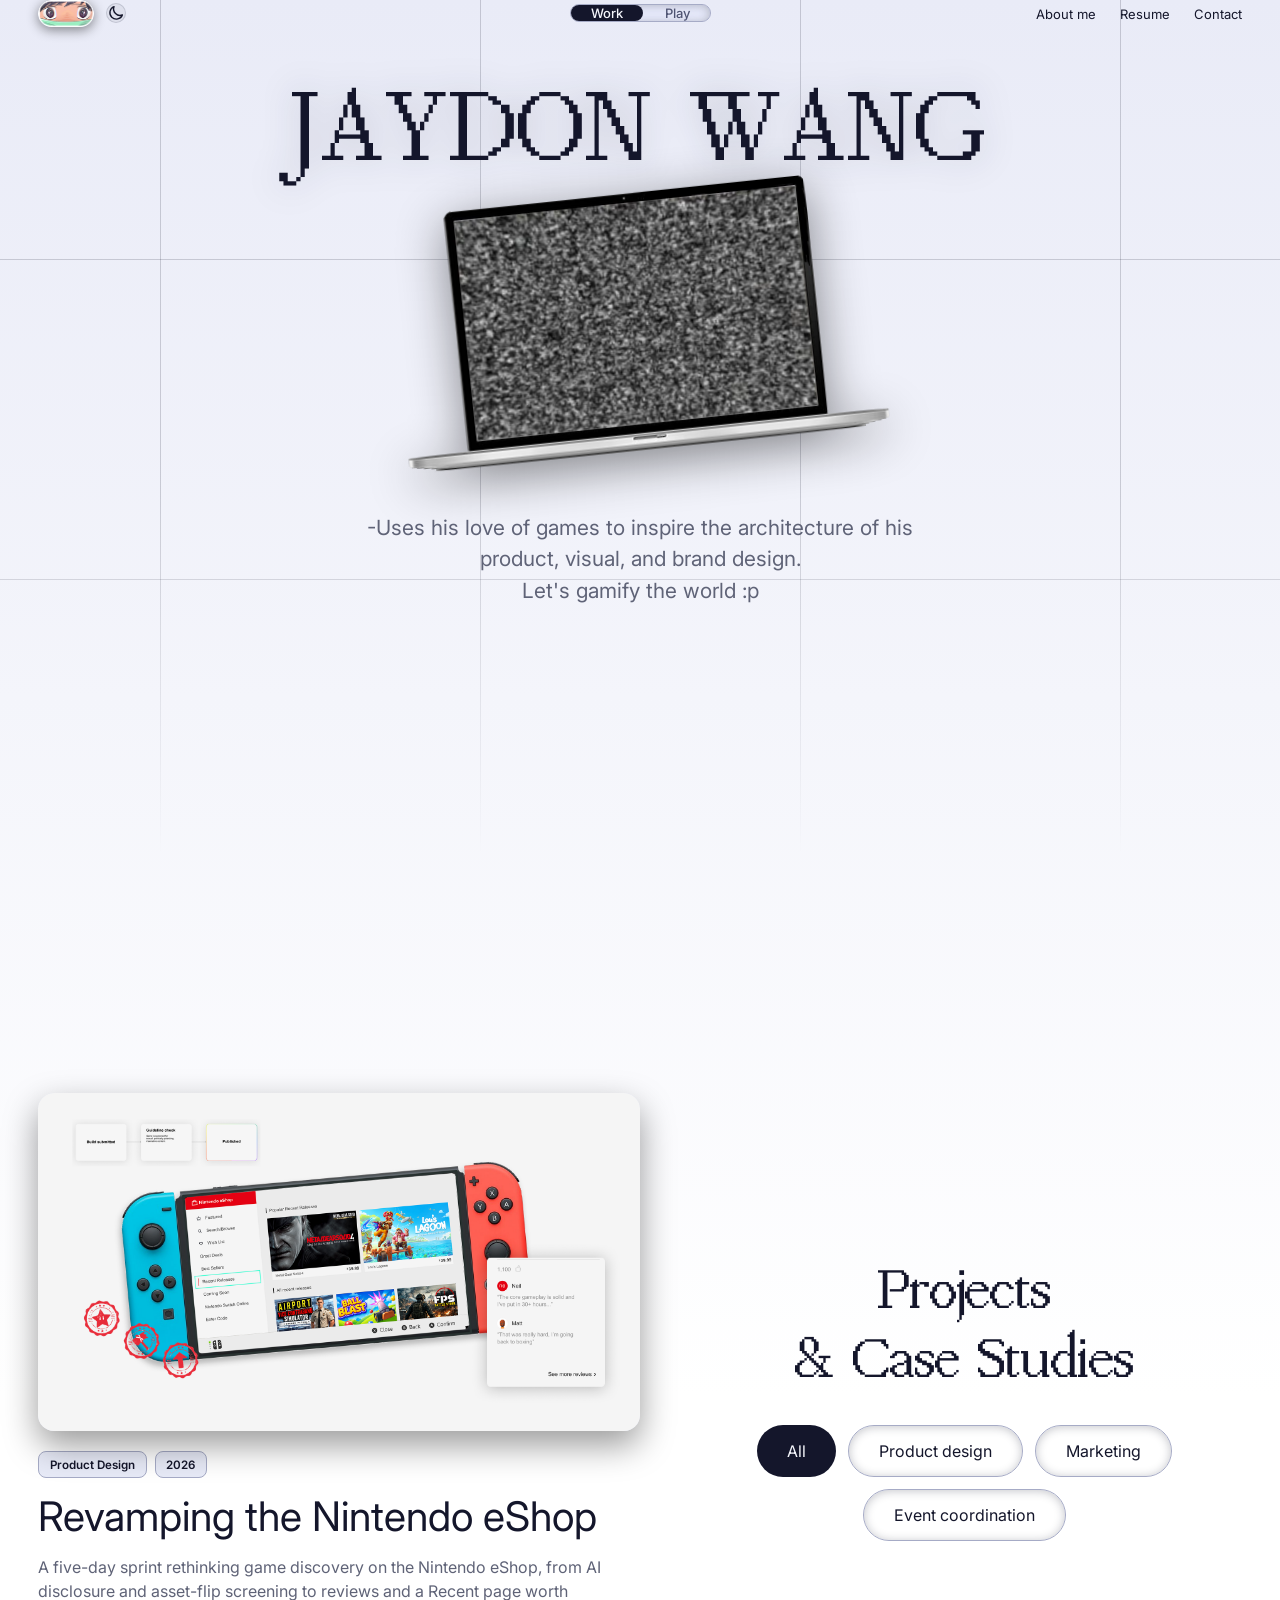
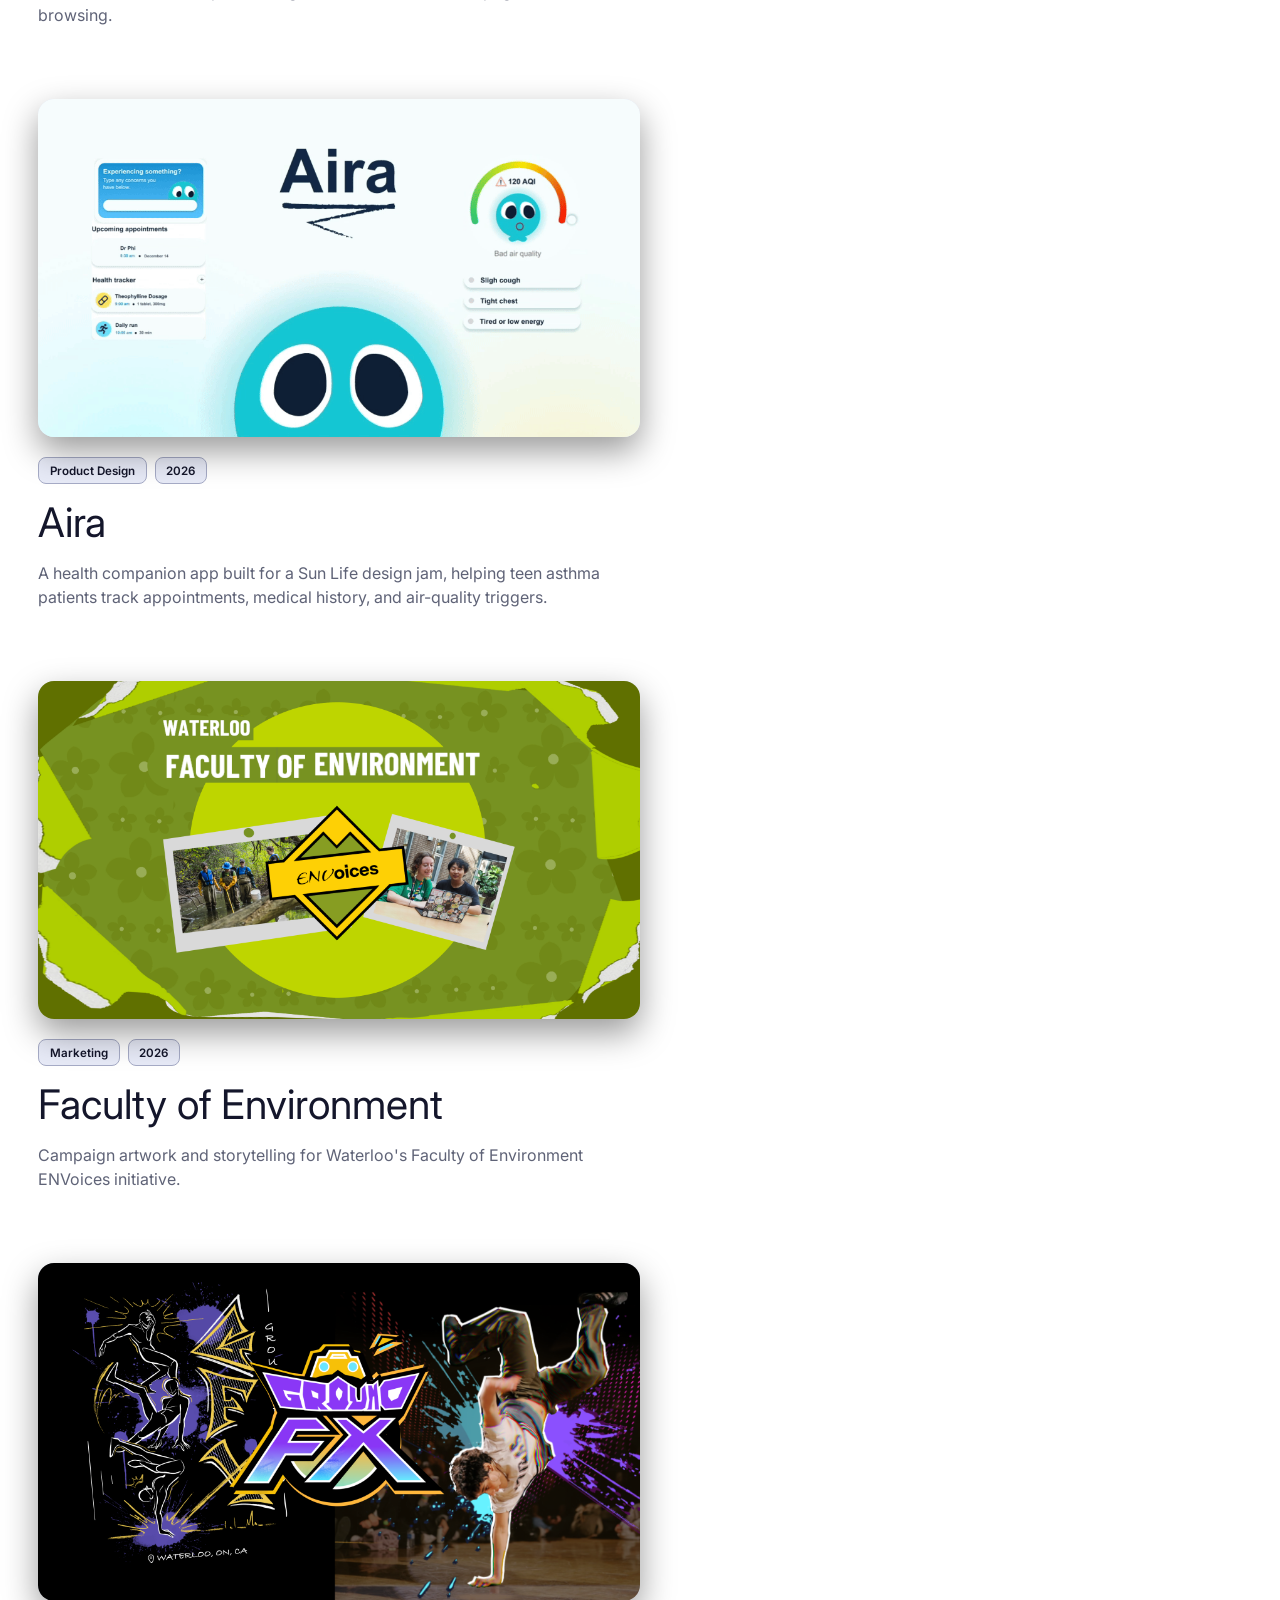
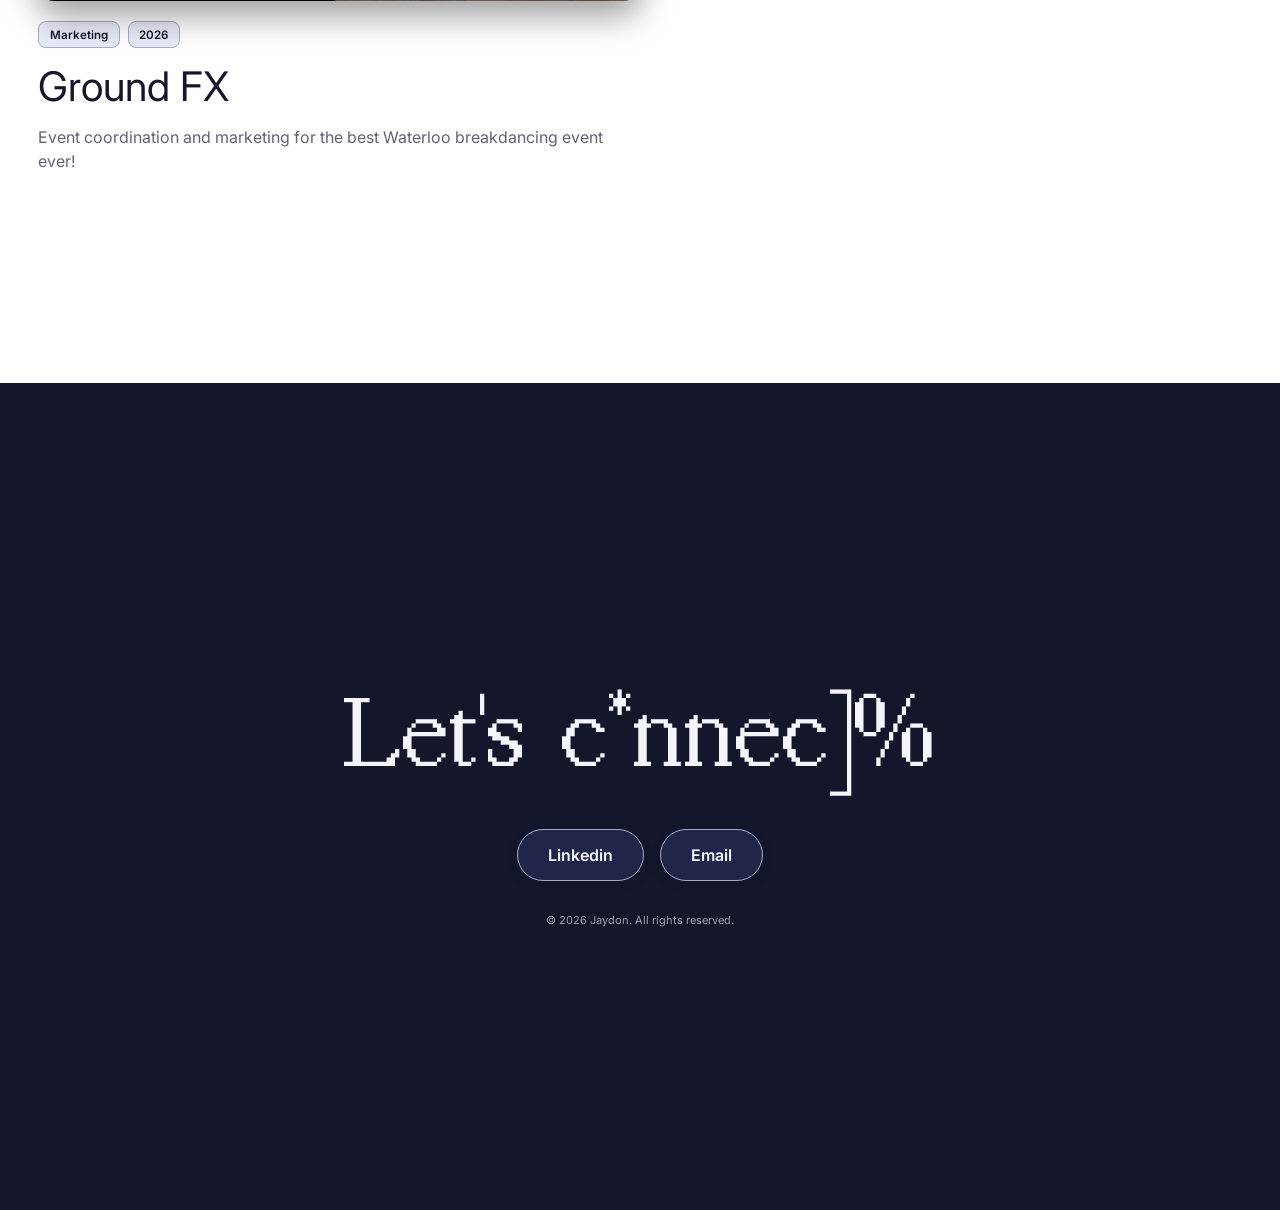
==== index.html @ 67402746 "Update resume, fix Safari/iPhone and MacBook trackpad issues Resume: new PDF at assets/resume.pdf, l" ====
<!doctype html>
<html lang="en">
<head>
<meta charset="UTF-8" />
<script>
  /* applied before first paint so the page never flashes the wrong
     theme on load — the actual toggle logic lives in js/main.js.
     Light is the default: the attribute goes on unless this visitor has
     chosen dark, which is the only value that keeps it off. */
  if (localStorage.getItem("theme") !== "dark") {
    document.documentElement.dataset.theme = "light";
  }
</script>
<meta name="viewport" content="width=device-width, initial-scale=1.0" />
<title>Jaydon — Portfolio</title>
<meta name="description" content="Portfolio of Jaydon Wang. Product design, marketing and motion graphics case studies, from a Nintendo eShop redesign to a Sun Life healthcare design jam." />

<!-- Open Graph / Twitter card: what a pasted link renders as in
     LinkedIn, Slack, iMessage and email. og:image and og:url are
     absolute: link scrapers ignore relative URLs. -->
<meta property="og:type" content="website" />
<meta property="og:site_name" content="Jaydon Wang" />
<meta property="og:locale" content="en_CA" />
<meta property="og:title" content="Jaydon Wang: product, visual and brand design" />
<meta property="og:description" content="Portfolio of Jaydon Wang. Product design, marketing and motion graphics case studies, from a Nintendo eShop redesign to a Sun Life healthcare design jam." />
<meta property="og:image" content="https://jaydonwang.me/assets/images/og-portfolio.jpg" />
<meta property="og:image:width" content="1200" />
<meta property="og:image:height" content="705" />
<meta property="og:url" content="https://jaydonwang.me/" />
<meta property="og:image:alt" content="Jaydon Wang: product, visual and brand design" />
<meta name="twitter:card" content="summary_large_image" />
<meta name="twitter:title" content="Jaydon Wang: product, visual and brand design" />
<meta name="twitter:description" content="Portfolio of Jaydon Wang. Product design, marketing and motion graphics case studies, from a Nintendo eShop redesign to a Sun Life healthcare design jam." />
<meta name="twitter:image" content="https://jaydonwang.me/assets/images/og-portfolio.jpg" />
<link rel="icon" href="assets/images/favicon.ico" sizes="any" />
<link rel="icon" type="image/png" sizes="32x32" href="assets/images/favicon-32.png" />
<link rel="icon" type="image/png" sizes="16x16" href="assets/images/favicon-16.png" />
<link rel="apple-touch-icon" href="assets/images/favicon-180.png" />
<link rel="preconnect" href="https://fonts.googleapis.com" />
<link rel="preconnect" href="https://fonts.gstatic.com" crossorigin />
<link href="https://fonts.googleapis.com/css2?family=Inter:wght@300;400;500;600;700&display=swap" rel="stylesheet" />
<link rel="stylesheet" href="css/style.css?v=140" />
</head>
<body>

<!-- lives at the body level (not inside .hero) so it can extend all the
     way to the true top of the page, behind the nav — .hero itself clips
     to its own box (overflow: hidden), and starts below the nav-wrap's
     layout space, so a grid nested inside it can never reach past there.
     Sized/positioned in JS (see main.js) since its height needs to span
     from the page top through the bottom of .hero. -->
<div class="hero__grid hero__grid--homepage" aria-hidden="true"></div>

<div class="nav-wrap">
  <header class="nav container container--wide" id="top">
    <!-- logo + theme switch share the grid's first column so the bar
         stays a single row; see .nav__brand in style.css -->
    <div class="nav__brand">
      <a class="nav__logo" href="./" aria-label="Jaydon — home">
        <span class="nav__logo-badge"><img src="assets/images/nav-avatar.png" alt="" /></span>
      </a>
      <!-- light/dark switch. The CSS for this (.nav__theme-toggle and the
           sun/moon icon swap) already existed but no page ever rendered the
           button, so the theme could only be reached by hand-editing
           localStorage. -->
      <button class="nav__theme-toggle" id="themeToggle" aria-label="Switch colour theme" aria-pressed="true">
        <svg class="nav__theme-icon nav__theme-icon--sun" width="18" height="18" viewBox="0 0 24 24" fill="none" stroke="currentColor" stroke-width="1.8" stroke-linecap="round" aria-hidden="true">
          <circle cx="12" cy="12" r="4.2"/>
          <path d="M12 2.4v2.3M12 19.3v2.3M4.2 4.2l1.6 1.6M18.2 18.2l1.6 1.6M2.4 12h2.3M19.3 12h2.3M4.2 19.8l1.6-1.6M18.2 5.8l1.6-1.6"/>
        </svg>
        <svg class="nav__theme-icon nav__theme-icon--moon" width="18" height="18" viewBox="0 0 24 24" fill="none" stroke="currentColor" stroke-width="1.8" stroke-linecap="round" stroke-linejoin="round" aria-hidden="true">
          <path d="M20.5 14.6A8.6 8.6 0 0 1 9.4 3.5a8.6 8.6 0 1 0 11.1 11.1Z"/>
        </svg>
      </button>
    </div>

    <div class="nav__switch">
      <a class="nav__switch-opt is-active" href="./" aria-current="page">Work</a>
      <a class="nav__switch-opt" href="digital-media/">Play</a>
    </div>

    <ul class="nav__links" id="navLinks">
      <li><a href="about/">About me</a></li>
      <li><a href="assets/resume.pdf?v=3" target="_blank" rel="noopener">Resume</a></li>
      <li><a href="mailto:wang.jaydon1@gmail.com">Contact</a></li>
    </ul>


    <button class="nav__toggle" id="navToggle" aria-label="Toggle menu" aria-expanded="false">
      <svg width="18" height="18" viewBox="0 0 18 18" fill="none" xmlns="http://www.w3.org/2000/svg">
        <path d="M1 4H17M1 9H17M1 14H17" stroke="currentColor" stroke-width="1.6" stroke-linecap="round"/>
      </svg>
    </button>
  </header>
</div>

<main>

  <section class="hero">
    <div class="hero__intro container container--wide">
      <h1 class="hero__title reveal" data-scramble>JAYDON WANG</h1>

      <div class="hero__faces reveal">
        <video class="hero__computer" data-src="assets/videos/hero-computer.webm"
          poster="assets/videos/hero-computer-poster.png" muted loop preload="none" playsinline
          aria-label="Looping animation of a laptop screen glitching between video static and Jaydon's cartoon avatar"></video>
      </div>

      <p class="hero__desc reveal">
        -Uses his love of games to inspire the architecture of his
        product, visual, and brand design. <br/> Let's gamify the world :p
      </p>
    </div>
  </section>

  <section id="case-studies" class="container container--wide">
    <div class="case-studies__layout">
      <div class="project-grid">

        <a class="project-card reveal" href="case-studies/nintendo-eshop/" data-category="product-design">
          <div class="project-card__media is-flipping-in">
            <img src="assets/images/eshop-thumb.png" alt="Nintendo Switch showing a redesigned eShop Recent Releases page, with a review card, red quality badges, and the submission-review flow floating around it" loading="lazy" decoding="async" />
          </div>
          <div class="project-card__body">
            <div class="tag-row">
              <span class="tag">Product Design</span>
              <span class="tag">2026</span>
            </div>
            <h3>Revamping the Nintendo eShop</h3>
            <p>A five-day sprint rethinking game discovery on the Nintendo eShop, from AI disclosure and asset-flip screening to reviews and a Recent page worth browsing.</p>
          </div>
        </a>

        <a class="project-card reveal" href="case-studies/aira/" data-category="product-design">
          <div class="project-card__media is-flipping-in">
            <img src="assets/images/aira-thumb.gif" alt="Aira app — screens showing appointment tracker, air quality index, and health tracker" loading="lazy" decoding="async" />
          </div>
          <div class="project-card__body">
            <div class="tag-row">
              <span class="tag">Product Design</span>
              <span class="tag">2026</span>
            </div>
            <h3>Aira</h3>
            <p>A health companion app built for a Sun Life design jam, helping teen asthma patients track appointments, medical history, and air-quality triggers.</p>
          </div>
        </a>

        <a class="project-card reveal" href="case-studies/faculty-of-environment/" data-category="marketing">
          <div class="project-card__media is-flipping-in">
            <img src="assets/images/faculty-of-environment-thumb.png" alt="Waterloo Faculty of Environment — ENVoices campaign artwork" loading="lazy" decoding="async" />
          </div>
          <div class="project-card__body">
            <div class="tag-row">
              <span class="tag">Marketing</span>
              <span class="tag">2026</span>
            </div>
            <h3>Faculty of Environment</h3>
            <p>Campaign artwork and storytelling for Waterloo's Faculty of Environment ENVoices initiative.</p>
          </div>
        </a>

        <a class="project-card reveal" href="case-studies/ground-fx/" data-category="marketing,event-coordination">
          <div class="project-card__media is-flipping-in">
            <img src="assets/images/ground-fx-thumb.png" alt="Ground FX — breakdancing event branding and motion graphics" loading="lazy" decoding="async" />
          </div>
          <div class="project-card__body">
            <div class="tag-row">
              <span class="tag">Marketing</span>
              <span class="tag">2026</span>
            </div>
            <h3>Ground FX</h3>
            <p>Event coordination and marketing for the best Waterloo breakdancing event ever!</p>
          </div>
        </a>

      </div>

      <div class="case-studies__side">
        <div class="section-head reveal">
          <div>
            <h2>Projects<br>&amp; Case Studies</h2>
          </div>
        </div>

        <div class="filters reveal">
          <button class="filter-pill is-active" data-filter="all">All</button>
          <button class="filter-pill" data-filter="product-design">Product design</button>
          <button class="filter-pill" data-filter="marketing">Marketing</button>
          <button class="filter-pill" data-filter="event-coordination">Event coordination</button>
        </div>
      </div>
    </div>
  </section>


  <!-- Inventory: the 14 x 6 board from the Figma frame. Every slot is
       the same tile — #0D0D0D fill, 21px corner radius, and the glass
       panel's -45deg light read as a rim that catches along the top-left
       edge. The slots are real elements rather than a painted background
       so each one can hold something later; they are empty and purely
       decorative for now, hence aria-hidden on the board. -->
  <!-- Inventory, concealed for now — not deleted. A <template> is parsed
       and kept in the file but never rendered, and document.querySelector
       does not reach into its contents, so main.js's inventory block finds
       no grid and stays inert. Its CSS and JS are untouched.
       To bring it back, delete this <template> tag and its closing tag. -->
  <template id="inventory-concealed">
  <section id="inventory" class="inventory container container--wide">
    <div class="section-head reveal">
      <div>
        <h2>Inventory</h2>
        <p class="hero__desc cs-para section-head__sub">Bits and pieces of past projects, and ideas.
          Drag and hover to your heart's content.</p>
      </div>
    </div>

    <!-- same class stack as the Play page's "View instagram": .cs-cta is
         the full-width centred pill, and it brings its own spacing (36px
         above from .section-head, 1.75rem below from .cs-cta itself), so
         this needs no rule of its own.

         The arrow is decorative and aria-hidden, so the link announces as
         "View digital media" rather than "View digital media right
         arrow". -->
    <a class="btn btn-outline cs-cta reveal" href="digital-media/">
      View digital media
      <span aria-hidden="true">&rarr;</span>
    </a>

    <div class="inventory__board reveal">
      <div class="inventory__grid">

        <!-- Items come first in the DOM so grid auto-placement lays them
             out from the top-left and the empty slots below flow in
             around them. Each item declares the rectangle it occupies
             with data-w / data-h, in cells — this one is 3 across by 2
             down, so it eats 6 of the board's 84. main.js keeps the slot
             count in step with that, so adding an item here is just a
             matter of dropping in the markup; nothing needs recounting.

             tabindex is what lets a keyboard reach the blurb, which is
             otherwise hover-only. The moment this piece has a page of
             its own, the <article> becomes <a href="..."> and the
             tabindex comes off — a link is focusable already. -->
        <article class="inventory__item" data-w="3" data-h="2" tabindex="0">
          <img class="inventory__item-media" src="assets/images/solar-blankets.gif"
            alt="Solar Blankets — inflated clear plastic sheeting coiled into a rose on a yellow ground"
            loading="lazy" decoding="async" />
          <div class="inventory__blurb">
            <h3>Solar Blankets</h3>
            <p>TODO: one or two lines about this piece.</p>
          </div>
        </article>

        <div class="inventory__slot"></div>
        <div class="inventory__slot"></div>
        <div class="inventory__slot"></div>
        <div class="inventory__slot"></div>
        <div class="inventory__slot"></div>
        <div class="inventory__slot"></div>
        <div class="inventory__slot"></div>
        <div class="inventory__slot"></div>
        <div class="inventory__slot"></div>
        <div class="inventory__slot"></div>
        <div class="inventory__slot"></div>
        <div class="inventory__slot"></div>
        <div class="inventory__slot"></div>
        <div class="inventory__slot"></div>
        <div class="inventory__slot"></div>
        <div class="inventory__slot"></div>
        <div class="inventory__slot"></div>
        <div class="inventory__slot"></div>
        <div class="inventory__slot"></div>
        <div class="inventory__slot"></div>
        <div class="inventory__slot"></div>
        <div class="inventory__slot"></div>
        <div class="inventory__slot"></div>
        <div class="inventory__slot"></div>
        <div class="inventory__slot"></div>
        <div class="inventory__slot"></div>
        <div class="inventory__slot"></div>
        <div class="inventory__slot"></div>
        <div class="inventory__slot"></div>
        <div class="inventory__slot"></div>
        <div class="inventory__slot"></div>
        <div class="inventory__slot"></div>
        <div class="inventory__slot"></div>
        <div class="inventory__slot"></div>
        <div class="inventory__slot"></div>
        <div class="inventory__slot"></div>
        <div class="inventory__slot"></div>
        <div class="inventory__slot"></div>
        <div class="inventory__slot"></div>
        <div class="inventory__slot"></div>
        <div class="inventory__slot"></div>
        <div class="inventory__slot"></div>
        <div class="inventory__slot"></div>
        <div class="inventory__slot"></div>
        <div class="inventory__slot"></div>
        <div class="inventory__slot"></div>
        <div class="inventory__slot"></div>
        <div class="inventory__slot"></div>
        <div class="inventory__slot"></div>
        <div class="inventory__slot"></div>
        <div class="inventory__slot"></div>
        <div class="inventory__slot"></div>
        <div class="inventory__slot"></div>
        <div class="inventory__slot"></div>
        <div class="inventory__slot"></div>
        <div class="inventory__slot"></div>
        <div class="inventory__slot"></div>
        <div class="inventory__slot"></div>
        <div class="inventory__slot"></div>
        <div class="inventory__slot"></div>
        <div class="inventory__slot"></div>
        <div class="inventory__slot"></div>
        <div class="inventory__slot"></div>
        <div class="inventory__slot"></div>
        <div class="inventory__slot"></div>
        <div class="inventory__slot"></div>
        <div class="inventory__slot"></div>
        <div class="inventory__slot"></div>
        <div class="inventory__slot"></div>
        <div class="inventory__slot"></div>
        <div class="inventory__slot"></div>
        <div class="inventory__slot"></div>
        <div class="inventory__slot"></div>
        <div class="inventory__slot"></div>
        <div class="inventory__slot"></div>
        <div class="inventory__slot"></div>
        <div class="inventory__slot"></div>
        <div class="inventory__slot"></div>
      </div>
    </div>

  </section>
  </template>

</main>

<footer>
  <div class="footer-inner">
    <h2 class="reveal" data-scramble>Let's c*nnect!</h2>
    <div class="footer-links">
      <a class="btn" href="https://www.linkedin.com/in/jaydon-wang-26b677220/" target="_blank" rel="noopener">Linkedin</a>
      <a class="btn" href="mailto:wang.jaydon1@gmail.com">Email</a>
    </div>
    <p>© 2026 Jaydon. All rights reserved.</p>
  </div>
</footer>

<script src="js/main.js?v=76"></script>
<script src="js/scramble-text.js?v=59"></script>
</body>
</html>
---- css/style.css ----
/* =========================================================
   Jaydon — Portfolio
   Restrained glassmorphism, matched to the reference layout
   ========================================================= */

/* Sinteca — no longer referenced by --font-hero (see below, now Medival
   Pixel), but the files/@font-face stay: nothing currently uses them,
   removing a working @font-face isn't part of this task, and it's a
   one-line revert if a future design ever wants this face back. */
@font-face {
  font-family: "Sinteca";
  src: url("../assets/fonts/Sinteca-Regular.otf") format("opentype");
  font-weight: 400;
  font-style: normal;
  font-display: swap;
}

@font-face {
  font-family: "Sinteca";
  src: url("../assets/fonts/Sinteca-Bold.otf") format("opentype");
  font-weight: 700;
  font-style: normal;
  font-display: swap;
}

/* FS Mondwest — the pixel/glitch display face (see --font-hero below).
   A from-scratch recreation of PP Mondwest's look by NZWStudios2024,
   released under the SIL Open Font License 1.1
   (assets/fonts/fs-mondwest-license.txt), which explicitly permits
   embedding/redistributing it on a site like this — that's why this
   file ships with its license + readme alongside it in assets/fonts/,
   per the OFL's own requirement to keep those attached to any copy.
   Regular only — ships in a single weight. */
@font-face {
  font-family: "FS Mondwest";
  src: url("../assets/fonts/fs-mondwest-regular.otf") format("opentype");
  font-weight: 400;
  font-style: normal;
  font-display: swap;
}

:root {
  /* base */
  --bg-top: #121327;
  --bg-bottom: #000000;
  --text-primary: #f4f5fb;
  --text-secondary: #a9aec7;
  --text-muted: #6d7291;

  /* nav / surfaces */
  --nav-bg: #262739;
  --surface-bg: rgba(255, 255, 255, 0.035);
  --surface-border: rgba(255, 255, 255, 0.09);
  --surface-blur: blur(14px) saturate(140%);

  /* inventory tiles. The board has no ground of its own — the body
     gradient has finished landing by 1396px, so by the time the section
     comes round the page is flat --bg-bottom and the tiles read straight
     against it, exactly as the Figma frame drew them on black. The rim
     is the -45deg light: it catches along the top-left edge and falls
     off to almost nothing at the bottom-right. */
  --inv-slot: #0d0d0d;
  /* a flat px, shared by the empty slots and the items. It was briefly a
     min(21px, 24%) so the corner held its drawn proportion on a small
     tile, but an item spans a 3x2 rectangle — a percentage there
     resolves against width and height separately and cuts ellipses, not
     corners. A filled cell and an empty one have to be the same shape,
     so both take the literal 21px the frame specifies, and the column
     ladder is what keeps the tile from ever getting small enough for
     that to round away (64px at the very narrowest). */
  --inv-radius: 21px;
  --inv-rim: rgba(255, 255, 255, 0.16);
  --inv-rim-soft: rgba(255, 255, 255, 0.045);
  --inv-inner: rgba(255, 255, 255, 0.028);
  --inv-cast: rgba(0, 0, 0, 0.55);

  /* accent — used sparingly: primary CTA + small hover/active touches */
  --accent: #a855f7;
  --accent-strong: #9333ea;

  /* light pill (Contact button, active filter) */
  /* ---- theme-swappable semantics (see html[data-theme="light"]) ----
     Everything below used to be a hard-coded literal repeated through
     the file. They are tokens now because the light theme is a real
     palette swap: one value changes here and every rule that names it
     follows, rather than each component carrying its own light-mode
     override.

     --overlay-rgb is the load-bearing one. Roughly fifty rules paint a
     translucent white over the dark page — hairline grids, glass fills,
     inner glows, borders — as rgba(255, 255, 255, a). Written as
     rgba(var(--overlay-rgb), a) they all invert together, so a light
     theme gets dark hairlines on light ground without touching a single
     one of them individually. Shadows deliberately do NOT participate:
     rgba(0, 0, 0, a) stays black in both themes, because a shadow is
     cast light, not a surface tint, and an inverted shadow reads as a
     glow. */
  --overlay-rgb: 255, 255, 255;

  --ink: #ffffff;                 /* text/marks that sit on the page ground */
  /* Running prose, one step down from --ink.

     --ink is right for anything the eye should land on: a heading, the
     current entry in a contents list, a word set in <strong>. It is too
     much for a paragraph. At full white every line of body copy competes
     with the heading above it, and a case study this long reads as one
     undifferentiated block of maximum contrast.

     Deliberately not --text-secondary. That token belongs to the nav and
     the small labels around a component, and it is a light lavender
     picked to sit against those surfaces; on paragraphs it tints the
     whole page. This is a cool blue-grey instead, and it holds 5.7:1
     against the page ground (6.5:1 against the gradient's black end) -
     past AA for body text, which --text-muted (3.2:1) would not be.

     See html[data-theme="light"] for the counterpart, and why it is not
     this value inverted. */
  --copy-ink: #81929d;
  --chip-bg: #171717;             /* .tag / .cs-tag / .cs-callout fill */
  --chip-border: #727272;         /* the shared button + chip stroke */
  --media-backdrop: #0d1024;      /* letterbox behind project thumbnails */
  --hero-glow: rgba(255, 255, 255, 0.62);  /* halo on the FS Mondwest titles */

  /* selected controls (nav Work/Play, filter pills). Split out of
     --light/--light-ink so the footer slab can keep its own light
     surface while these invert with the theme. */
  --sel-bg: #eef0fb;
  --sel-ink: #0d0f1e;

  /* custom cursor (see .cursor-ring). White, not the Figma spec's
     #727272: that grey is the site's own chip/button stroke, which is
     exactly why it disappeared — the ring read as one more piece of
     furniture instead of the pointer.

     White stays white in BOTH themes rather than flipping to dark on the
     light one. That works only because of --cursor-halo, a contrasting
     1px outline hugging the ring — the same trick the OS pointer itself
     uses to stay visible over arbitrary content. The halo is dark in both
     themes for exactly that reason: it is what carries a white ring over
     a light page, a photo, a video tile or the 3D model. */
  --cursor-stroke: #ffffff;
  --cursor-stroke-hot: #ffffff;
  --cursor-glow: rgba(255, 255, 255, 0.32);
  --cursor-halo: rgba(0, 0, 0, 0.5);

  /* the footer's slab — a deliberate surface change against the page,
     so it flips to the opposite of whatever the page ground is */
  --slab-bg: #ffffff;
  --slab-ink: #0d0f1e;
  --slab-ink-soft: rgba(13, 15, 30, 0.55);
  --slab-btn-bg: #ffffff;
  --slab-btn-hover: #eef0fb;

  --font-display: "Inter", sans-serif;
  --font-body: "Inter", sans-serif;
  /* the big hero-style titles (homepage name, case-study hero titles,
     footer heading) plus the FS Mondwest section headings — was Jersey
     15, then Sinteca, then PP Mondwest, then FS Mondwest, then Medival
     Pixel, now back to FS Mondwest */
  --font-hero: "FS Mondwest", serif;
  /* FS Mondwest's own glyphs sit noticeably smaller in their em-box
     than PP Mondwest's did — measured the actual rendered ink (cap
     height, word height, word width) of both fonts at an identical
     font-size via canvas pixel bounds: FS came out ~1.635x smaller
     across all three measurements, not just a rough guess. Multiplies
     every --font-hero font-size below so FS Mondwest reads at the
     same visual size PP Mondwest did — applied at the point of use,
     not baked into --text-title/--text-h1 themselves, since --text-h1
     is also used by .cs-heading (Inter, --font-display) which must
     stay its own size. */
  --font-hero-scale: 1.635;

  --radius-lg: 28px;
  --radius-md: 20px;
  --radius-sm: 14px;
  --radius-pill: 999px;

  --container: 1320px;

  /* 0–1 "shrink everything in this hero by this much so it fits below the
     nav" multiplier — see .hero's own comment for the mechanism. main.js
     overrides it per hero element (.hero, .cs-hero); 1 here is both the
     pre-JS fallback and the real value for everything that ISN'T a hero,
     since .hero__title and .hero__desc are shared classes (About's
     .page-hero, the case-study body copy) and multiplying by an undefined
     custom property would make those font-size declarations invalid. */
  --hero-fit: 1;

  /* Height arms for the two things that sit ABOVE the hero content and
     push it down: the nav bar itself, and the Play canvas's fixed top
     padding. Both were width-only, and every clamp driving nav height
     reaches its ceiling at 900px wide (see .nav__switch-opt) — so between
     a 2560×1440 monitor and a 1920×1080 laptop at 125% the nav shrank by
     4.6px while the available height fell by 593px, taking the nav from
     8.8% of the viewport to 16% of it and pushing everything below it
     down with it.

     Plain CSS rather than JS, unlike --hero-fit: a hero's natural height
     depends on the fit being solved for, which calc() can't express, but
     the nav's height has no effect on the viewport height it's reading,
     so there's no cycle here.

     Both reach their 1 ceiling at 1230px of viewport height, deliberately
     a little BELOW the 1271px reference monitor rather than exactly at
     it: calibrated to land on 1271 they evaluated to 0.99999 there and
     took 0.08px off the nav, so the reference wasn't quite pinned. The
     headroom means every window at or above 1230px tall is untouched, and
     the floors stop them running away on a very short one.

     Every value they multiply is also max()'d against its own existing
     floor, so the documented 900px→375px phone schedule is byte-identical
     — verified at 375×812 and 375×667, where these resolve to ~0.79 and
     every floor wins. */
  --nav-fit: clamp(0.6, calc(0.3839 + 100svh / 1996px), 1);
  --stage-lead: clamp(0.6, calc(0.4499 + 100svh / 2236px), 1);

  /* ---------- type scale — 7 styles, nothing else ----------
     FS Mondwest (--font-hero) + Inter (--font-body/--font-display),
     base 16 / scale 1.392, sized for a 1440px-wide screen. Every size
     reaches its ceiling exactly at 1440px viewport width and holds
     flat beyond it — a bigger monitor sits further away, so type
     shouldn't keep growing past this reference; --container already
     caps line length instead. The remaining two display/heading tiers
     (--text-h1, --text-h2) fall back fluidly to a floor at 375px;
     --text-body/--text-caption stay flat at every width since 16px/11px
     are already close to the smallest comfortable reading size.

     --text-title is the one exception to all of the above — see its own
     definition just below for why it's pure vw with no 1440px ceiling
     at all now. */
  /* restored to the original brand-spec size (120px @1440) — it had
     been dialed to 2/3 (80px) earlier in the project, but that read too
     small across the board, so it's back to spec. Applies to EVERY
     member of this style everywhere it's used (JAYDON WANG, Jaydon's
     Digital Museum, About me, the footer, and the three case-study page
     titles) via this one token, not a per-element override, so the
     class stays one consistent size.

     Pure vw (no rem term, no separate ≥1440px tier below anymore) —
     aileens-beautiful-site.webflow.io was pulled up specifically to see
     how a reference site keeps large display text at a genuinely
     CONSTANT size relative to the viewport at every width, with no
     "stops scaling past this breakpoint" seam: their whole type scale
     is `body { font-size: 1vw }` + headings sized in em off that, so
     every heading is a fixed % of viewport width forever. Reproduced
     here directly on the token instead (this codebase sizes type via
     px/rem custom properties, not an em cascade off body, so there's
     no root font-size to repurpose the same way) — 8.333vw reproduces
     the exact 120px-@-1440px brand anchor (120 / 1440 × 100 = 8.3̄vw)
     while now scaling continuously past it instead of flattening at
     7.5rem/120px the way the old two-tier clamp() did. 48px/300px are
     safety rails only, not a second tier: 48px keeps it legible below
     ~576px (phones), 300px is a backstop against runaway growth on an
     extreme ultra-wide monitor (doesn't engage until ~3600px wide) —
     neither changes the ratio anywhere in the range real viewports
     actually use, unlike the old clamp()'s floor/ceiling. */
  --text-title: clamp(48px, 8.333vw, 300px);   /* 120px @1440 — titles (FS Mondwest, scramble) */
  --text-h1: clamp(2rem, calc(1.296rem + 3.005vw), 4rem);          /* 64px @1440 — section headings (both fonts) */
  --text-h2: clamp(1.75rem, calc(1.42rem + 1.408vw), 2.688rem);    /* 43px @1440 — card titles */
  /* 43px @1440 — case-study meta labels (Role/Timeline/Skills) and
     subheadings. Identical to --text-h2 at 1440 and close to it through
     the desktop range, which is the point: these three styles are meant
     to read as one voice (see .cs-hero__meta-item span), and on a desktop
     they still do.

     It exists because --text-h2's floor is too high for the phone range.
     That ramp only reaches 28px before flattening (below ~375px), while
     .cs-heading — the SECTION title these subheads are supposed to sit
     under — floors at 29px. Measured at 360/390/430px: subhead 28/28.2/
     28.8 against a section title of 29.3 at all three. A half-pixel step
     is no step at all, so a subheading and the heading above it rendered
     as the same size, and the Role/Timeline/Skills labels sat at 28px
     over their own 12px values.

     Same 2.688rem ceiling, but pinned through (400px, 20px) instead, so
     it stays a true ramp across phone widths: ~20.7px at 430, ~28px at
     768 against a 48px section title, 43px at 1440. */
  --text-subhead: clamp(1.125rem, calc(0.697rem + 2.212vw), 2.688rem);
  /* Was a flat 1.375rem (22px) at every width — fine at 1440, far too
     heavy on a phone, where it landed at 22px under a 78.5px title and
     ran the hero paragraph to four lines. Fluid now, pinned through
     (430px, 15px) and (1440px, 22px): unchanged on desktop, ~32% smaller
     on a phone. The 0.9375rem floor holds it at 15px below 430 rather
     than letting it keep shrinking into unreadability. */
  --text-h3: clamp(0.9375rem, calc(0.751rem + 0.693vw), 1.375rem);  /* 22px @1440 — homepage hero paragraph ("-Uses his love of games...") */
  --text-body: 1rem;                                                /* 16px — all paragraph + button text */
  --text-caption: 0.688rem;                                         /* 11px — captions, tags, metadata */
  /* dedicated to the nav's Work/Play switch (.nav__switch-opt) — not a
     reuse of --text-body, which is intentionally flat/fixed below
     1440px (see the media query below) since paragraph text shouldn't
     shrink on a narrower screen. The switch is different: its padding
     already shrinks fluidly at these widths (see .nav__switch-opt's
     own comment), and leaving its font-size flat against that shrinking
     padding was exactly the "doesn't shrink like the title does"
     mismatch this token fixes. Same 900px→375px breakpoint pair as
     that padding clamp, so text and padding shrink on the same
     schedule instead of drifting apart. */
  --text-nav-switch: clamp(11px, calc(9.571px + 0.381vw), 13px);     /* 13px @900px+, 11px @375px */
}

/* ---------- light mode ----------
   A real palette, not a filter. The previous implementation was
   `html[data-theme="light"] { filter: invert(1) hue-rotate(180deg) }`
   with a second, cancelling invert on every img/video/canvas — a trick
   that dates from an older version of this site and had stopped being
   survivable: it inverted the brand purple into a green, it could not
   tell a surface tint from a cast shadow (so shadows became glows), the
   double-invert on media broke the moment an element was both a surface
   and a picture, and `filter` on <html> creates a containing block that
   quietly breaks position: fixed inside it.

   This block instead redefines the tokens the rest of the file already
   speaks in. Nothing below it is theme-aware; every rule just names a
   token and follows. Adding a component needs no light-mode rule of its
   own as long as it uses these.

   Deliberately NOT overridden: rgba(0, 0, 0, a) shadows, which stay dark
   in both themes, and the #000 letterbox on .cs-video / .cs-square--contain,
   which matches the video sources' own black slate rather than the page. */
html[data-theme="light"] {
  --bg-top: #e9ebf7;
  --bg-bottom: #ffffff;

  --text-primary: #14162b;
  --text-secondary: #4e5372;
  --text-muted: #767b96;

  --nav-bg: #dcdff0;
  --surface-bg: rgba(20, 22, 43, 0.04);
  --surface-border: rgba(20, 22, 43, 0.12);

  /* #a855f7 only reaches ~3.5:1 on white — fine for a 120px title, not
     for the inline links and small marks that also use it. Deepened. */
  --accent: #7e22ce;
  --accent-strong: #6b21a8;

  /* the one line that flips ~44 translucent-white rules to dark */
  --overlay-rgb: 20, 22, 43;

  --ink: #14162b;
  /* --copy-ink's counterpart, matched by CONTRAST rather than by hue.
     Inverting the dark value lands in the warm greys, which measure the
     same on a dark ground but only ~4.9:1 on this one - the same nominal
     step away from --ink reads noticeably fainter on a light page. This
     is picked to
     hold ~5.9:1 against the lighter end of the --bg-top/--bg-bottom
     gradient, so body copy sits the same distance below its headings in
     both themes, and it keeps the palette's blue lean rather than the
     warm grey a straight inversion produces. */
  --copy-ink: #5f6377;
  --chip-bg: #e7eaf7;
  --chip-border: #a6abc6;
  --media-backdrop: #dce0f0;
  /* a white halo is invisible on white — a soft dark one keeps the
     Mondwest titles feeling lit rather than flat */
  --hero-glow: rgba(20, 22, 43, 0.22);

  --sel-bg: #14162b;
  --sel-ink: #f4f5fb;

  /* the ring stays white here — only its supporting colours change. A
     white glow is invisible on a light page, so it becomes a soft dark
     one reading as a shadow under the ring, and the halo is pushed from
     0.5 to 0.72: on a dark page the white stroke carries itself and the
     halo only needs to define an edge, but on a light one the halo is
     doing all the work of separating ring from background. */
  --cursor-glow: rgba(20, 22, 43, 0.22);
  --cursor-halo: rgba(20, 22, 43, 0.72);

  /* the inventory tiles invert outright: #0d0d0d about the middle grey
     is #f2f2f2, and the same flip turns the rim from a white highlight
     into a dark one at the identical alphas. That keeps the negative of
     the dark-mode tile — same lighting, same edge, reversed — instead of
     parking a black panel in the middle of a white page. The cast shadow
     is the one thing that does NOT invert (a white "shadow" reads as a
     glow), so it stays dark and only loses weight: 0.55 black under a
     near-white tile is a hard line rather than a lift. */
  --inv-slot: #f2f2f2;
  --inv-rim: rgba(0, 0, 0, 0.16);
  --inv-rim-soft: rgba(0, 0, 0, 0.045);
  --inv-inner: rgba(0, 0, 0, 0.028);
  --inv-cast: rgba(0, 0, 0, 0.12);

  /* the footer slab is a deliberate surface CHANGE, so it inverts with
     the page rather than staying white-on-white */
  --slab-bg: #14162b;
  --slab-ink: #f4f5fb;
  --slab-ink-soft: rgba(244, 245, 251, 0.62);
  --slab-btn-bg: #22254a;
  --slab-btn-hover: #2d3160;
}


/* the 1440px sizes above are the brand spec's ceiling, not the whole
   site's — on an actual large monitor they were reading a little small.
   Past 1440px, every token keeps growing (each formula picks up exactly
   where its 1440px value left off, so there's no visible jump at the
   breakpoint) up to a second, higher ceiling reached at 1920px, then
   holds flat again beyond that — display/heading tiers grow ~15%
   further, body/caption a gentler ~10% since reading text shouldn't
   scale as aggressively as headlines. */
@media (min-width: 1440px) {
  :root {
    /* headings (title/h1/h2/h3) now scale ×2 by 1920px — same multiplier
       across the whole heading family, so their relative proportions to
       each other stay exactly what they are at 1440px, just uniformly
       bigger. Body/caption scale ×1.375 (the title/body split from
       before — display text can grow more aggressively than reading
       text without hurting layout/legibility). */
    /* --text-title no longer has a tier here — it's pure vw now (see
       its :root definition above), so it already keeps scaling smoothly
       past 1440px on its own, with no seam at this breakpoint to patch.
       --text-h1, --text-h2, and --text-h3 are also intentionally NOT
       overridden here — all three stay at their original, flat ceilings
       (the base :root values above, unedited since first defined) for
       any viewport ≥1440px: 4rem for --text-h1 (section headings —
       "Projects & Case Studies", "Introduction", etc.), 2.688rem for
       --text-h2 (the "subheading" style), and 1.375rem/22px for
       --text-h3 (the homepage hero paragraph) — confirmed against the
       actual 1.375rem/22px spec, no big-screen growth for any of the
       three. */
    --text-body: clamp(1rem, calc(-0.125rem + 1.25vw), 1.375rem);     /* 22px @1920 (×1.375) */
    --text-caption: clamp(0.688rem, calc(-0.086rem + 0.86vw), 0.946rem); /* ~15.1px @1920 (×1.375) */
  }
}

* {
  margin: 0;
  padding: 0;
  box-sizing: border-box;
}

button,
input,
select,
textarea {
  font-family: inherit;
  color: inherit;
}

html {
  scroll-behavior: smooth;
}

/* ---------- custom cursor ----------
   A 38px ring that replaces the system pointer. Shape follows the Figma
   panel — a circle with no fill — but the stroke deliberately does not:
   the spec's 1px #727272 is the site's own chip/button stroke colour, and
   at 38px across it was a grey hairline that disappeared against photos,
   video tiles and the 3D model. It is 2px of white with a
   contrasting dark halo instead (see --cursor-stroke in :root). Restore the
   original by setting --cursor-stroke: #727272 and the border to 1px. Drawn in CSS rather
   than shipped as the supplied Ellipse PNG on purpose — "stroke weight 1,
   position inside" is a vector instruction, and a 38px raster would soften
   on a HiDPI screen while a border stays exactly 1 device-independent
   pixel at any zoom. It also costs no request and can react to hover.

   Gated behind pointer: fine. A touch device has no persistent pointer to
   follow, and hiding the system cursor there would take away the caret on
   a laptop's trackpad-less tablet mode for nothing. Everything in here —
   including cursor: none — lives inside that query, so a touch user keeps
   native behaviour untouched. */
@media (pointer: fine) {
  /* !important, and on the universal selector, on purpose. Six rules in
     this file set cursor: pointer and every one of them is class-based
     (.btn, .filter-pill, .nav__theme-toggle, ...). A type or universal
     selector loses to a class on specificity, so `button { cursor: none }`
     was silently beaten and the system arrow still appeared over every
     button — measured, not assumed. Raising specificity selector-by-
     selector would mean naming all six and re-naming them whenever one is
     added; the intent here is absolute ("no native cursor anywhere while
     the ring is active"), and !important is the honest expression of it.
     Scoped to pointer: fine, so it cannot reach a touch device. */
  html,
  body,
  *,
  *::before,
  *::after {
    cursor: none !important;
  }

  /* Two elements, deliberately. This one is a fixed 38px POSITIONING box
     that never changes size; ::after draws the visible circle inside it
     and is the only thing that resizes.

     The split exists because main.js places the ring with
     translate3d(x - RADIUS, y - RADIUS) using a constant 19px — half of
     38. Resize this box and that constant is wrong: the circle would
     drift ~10px down-right of the true pointer the moment it changed
     size, and the smear's rotate/scale (applied about the box's own
     centre) would pivot around the wrong point. Keeping the box rigid
     means the hover size change costs the follow loop nothing. */
  .cursor-ring {
    position: fixed;
    top: 0;
    left: 0;
    width: 38px;
    height: 38px;
    /* never let the ring eat a click, and keep it above everything
       including .nav-wrap's z-index: 999 */
    pointer-events: none;
    z-index: 2147483647;
    /* the element is moved by transform alone (never top/left), so the
       whole follow loop stays on the compositor. `filter` used to be
       listed here too, back when the loop wrote a blur radius every
       frame — promising the compositor a filter it no longer animates
       just costs it preparation for nothing. */
    will-change: transform;
    /* opacity only — position must not be transitioned or it would fight
       the rAF loop that already smooths it */
    transition: opacity 0.25s ease;
    opacity: 0;
  }

  .cursor-ring::after {
    content: "";
    position: absolute;
    /* inset is what animates on hover — insetting equally on all four
       sides shrinks the circle about the box's centre, so it stays
       exactly on the pointer at every size */
    inset: 0;
    border-radius: 50%;
    /* Figma: Fill (none) + Stroke #727272, weight 1, inside. --cursor-fill
       is a hook rather than a value in use: set it to a colour if the ring
       should read as the solid ball the PNG export shows. */
    background: var(--cursor-fill, transparent);
    /* 1px -> 2px. At 38px across, a single pixel of stroke is a hairline
       and reads as an artefact rather than a pointer; 2px is still a thin
       ring but holds its shape while it is being stretched and blurred by
       the motion smear, which thins the stroke further along one axis. */
    border: 2px solid var(--cursor-stroke, #ffffff);
    /* first shadow is the halo — a contrasting hairline hugging the ring
       so it stays readable over photos, video tiles and the 3D model,
       where a single flat colour would sink into the background. Second
       is a soft glow that makes it feel lit rather than drawn. */
    box-shadow:
      0 0 0 1px var(--cursor-halo, rgba(0, 0, 0, 0.45)),
      0 0 14px 2px var(--cursor-glow, transparent);
    transition: inset 0.2s ease, border-color 0.2s ease;
  }

  /* revealed on the first real pointer move, so the ring never sits parked
     in the top-left corner before the visitor has touched the mouse */
  .cursor-ring.is-live {
    opacity: 1;
  }

  /* stands in for the system pointer over interactive elements — the
     ring contracts to a small dot-like circle rather than expanding.
     Shrinking reads as the cursor "focusing" on the thing under it, and
     it keeps the target visible: a 58px ring grown over a filter pill
     covered the pill it was pointing at, which is the opposite of what a
     pointer should do. */
  .cursor-ring.is-hot::after {
    /* 38 - (10 * 2) = an 18px circle, still centred on the pointer */
    inset: 10px;
    border-color: var(--cursor-stroke-hot, #ffffff);
  }

  /* A ring is a 1px line; a plain filter: blur() at any strength that
     reads as "fast" would dissolve it entirely. The motion smear is
     therefore the directional stretch applied in main.js — the ring
     elongates along its own travel and thins across it, which is what a
     smeared circle actually looks like.

     It used to be that stretch PLUS a light per-frame filter: blur().
     The blur is gone, and the reason is cost rather than taste. This
     element replaces the system cursor, and a system cursor is drawn by
     the OS compositor at no cost to the page at all. Everything the ring
     does per frame is now a single `transform` write — position, rotate
     and scale are all compositor properties, so a moving ring produces
     no layout, no paint and no raster. An animated filter radius was the
     one thing that broke that: it forced the element to be re-rasterised
     and run through a GPU blur every frame it moved, which on a laptop
     already short of frames is precisely where it hurt most. The stretch
     was always doing most of the work of reading as speed anyway. */
}

/* prefers-reduced-motion needs no rule of its own here any more. It used
   to exist to out-specify the inline filter the loop wrote every frame;
   with no inline filter left, main.js's own `reduced` branch simply skips
   the smear transform and the ring follows the pointer rigidly. */

/* ---------- scrollbar ---------- */

/* hidden entirely, on request — was previously a thin, rounded,
   translucent bar (styled, not removed); this replaces that whole
   ::-webkit-scrollbar-* rule set (track/thumb/hover) since none of it
   paints once the bar itself is gone. Scrolling itself is untouched —
   this only hides the visual track/thumb, not overflow/scroll
   behavior — and -ms-overflow-style covers old (EdgeHTML) Edge, which
   ignores both scrollbar-width and ::-webkit-scrollbar. */
html {
  scrollbar-width: none;
  -ms-overflow-style: none;
  /* body's overflow-x: hidden alone isn't always honoured by iOS
     Safari, which can still let the whole page pan sideways when
     something pokes past the edge. clip (unlike hidden) doesn't make
     html a scroll container, so position: sticky keeps working. */
  overflow-x: clip;
}

::-webkit-scrollbar {
  display: none;
  width: 0;
  height: 0;
}

body {
  position: relative;
  font-family: var(--font-body);
  font-size: var(--text-body);
  /* #121327 fades to black right around where the circle buttons begin.
     NOT `fixed` attachment — that pins the gradient to the viewport, so
     it recomputes for whatever's currently on screen and effectively
     "follows" you as you scroll. Default (scroll) attachment anchors it
     to the page instead: purple only at the very top, solid black for
     the rest of the page as you scroll down. */
  background: linear-gradient(180deg, var(--bg-top) 0px, var(--bg-bottom) 1396px);
  color: var(--text-primary);
  min-height: 100vh;
  overflow-x: hidden;
}

img {
  display: block;
  max-width: 100%;
}

a {
  color: inherit;
  text-decoration: none;
}

ul {
  list-style: none;
}

::selection {
  background: var(--accent);
  color: var(--ink);
}

/* ---------- restrained "glass" surface (secondary panels only) ---------- */

.glass {
  background: var(--surface-bg);
  border: 1px solid var(--surface-border);
  backdrop-filter: var(--surface-blur);
  -webkit-backdrop-filter: var(--surface-blur);
  box-shadow: 0 8px 28px rgba(0, 0, 0, 0.3);
}

/* ---------- layout helpers ---------- */

.container {
  width: min(100% - 48px, var(--container));
  margin-inline: auto;
}

.container--wide {
  /* the 110px side gutter was a flat subtraction regardless of viewport —
     fine at desktop widths, but on a small phone (~320px) it eats a
     disproportionate chunk of the screen (110/320 = ~34% just for
     padding) and was tight enough to wrap the hero CTA button onto two
     lines. Fluid between the same floor .container itself uses (48px)
     and the original 110px ceiling, so it shrinks in step with the
     viewport instead of staying desktop-sized until it doesn't fit. */
  width: min(100% - clamp(48px, 6vw, 110px), 2600px);
}

section {
  padding-block: 64px;
}

/* separation BETWEEN sections, on top of the padding each already
   carries. Written as section + section rather than a margin on every
   section for two reasons: it can't add a gap above the first one (the
   heroes are viewport-fitted — .hero's height is measured as viewport
   minus nav, so a margin above it would push it down and overflow the
   very fit that JS just solved), and adjacent margins can't double up.

   Same construction as .cs-container section + section, which has done
   this inside the case-study pages all along; that rule is more specific,
   so those pages keep their own tighter rhythm rather than inheriting
   this one. */
section + section {
  margin-top: clamp(3rem, calc(1.944rem + 4.507vw), 6rem);
}

.eyebrow {
  display: inline-block;
  font-family: var(--font-display);
  font-size: var(--text-caption);
  letter-spacing: 0.14em;
  text-transform: uppercase;
  color: var(--text-muted);
  margin-bottom: 14px;
}

/* ---------- nav ---------- */

.nav-wrap {
  /* not sticky by design — the bar scrolls away with the rest of the
     page instead of pinning to the viewport */
  /* --nav-fit is the height arm (see :root); max() against the clamp's
     own floor stops the two compounding into something tiny on a short
     phone. Range dropped 14–20px → 10–14px in the same pass that took the
     whole bar down a size — see .nav__switch-opt for the reasoning. */
  padding-top: max(10px, calc(clamp(10px, calc(9.030px + 0.259vw), 14px) * var(--nav-fit)));
  /* position: relative carries no visual/layout change on its own (no
     offsets set) — it's here purely so z-index actually applies: a
     static element ignores z-index entirely. Wrapping the whole nav in
     one stacking context like this, rather than relying on the mobile
     dropdown's own z-index: 60 below, guarantees nothing on the page
     — now or added later, anywhere else in this file — can ever paint
     over any part of the nav, not just the dropdown. 999 is well above
     every other z-index in this file (60 is the next-highest, on
     .nav__links below, which this now sits above too). */
  /* absolute, not relative: the bar is a LAYER over the page now rather
     than a block that occupies flow and pushes every hero down by its own
     height. z-index: 999 already put it on top in paint order; what it
     did not do was stop it consuming ~130px of vertical space that the
     Play hero wanted back.

     Still not fixed — it scrolls away with the page exactly as before,
     which absolute preserves and fixed would not. `main` takes an equal
     padding-top so every other page renders byte-identically; only
     .dm-hero opts out of that padding to reclaim the band. */
  position: absolute;
  top: 0;
  left: 0;
  right: 0;
  z-index: 999;
}

/* Pays back the flow space .nav-wrap stopped occupying. Set from the
   measured bar height by main.js (--nav-h); the 130px fallback is the
   value at a typical desktop window, used only for the instant before
   the script runs and whenever JS is unavailable. */
main {
  padding-top: var(--nav-h, 130px);
}

.nav {
  /* three independent groups (logo / Work·Play switch / links), not one
     floating pill — a grid keeps the switch mathematically centered
     (equal 1fr side columns) no matter how wide the logo or the link
     list ends up being, which justify-content:space-between can't
     guarantee once the two sides are different widths */
  display: grid;
  grid-template-columns: 1fr auto 1fr;
  align-items: center;
  gap: clamp(14px, calc(11.087px + 0.777vw), 26px);
  /* height arm as on .nav-wrap above — gap is horizontal so it's left
     alone; only the block padding contributes to how tall the bar is */
  padding-block: max(8px, calc(clamp(8px, calc(7.273px + 0.194vw), 11px) * var(--nav-fit)));
}

/* shared "liquid glass" surface, now only for .btn-glass (currently
   unused in markup, kept as a reusable component) — the nav bar itself
   sits directly on the page with no pill/blur of its own; only the
   Work/Play switch below carries its own glass surface */
.btn-glass {
  position: relative;
  isolation: isolate;
  background: var(--nav-bg);
  /* drop shadow: 50% #000, blur 17, y 4 + inner shadow: 25% #fff, blur 10, y 4 */
  box-shadow:
    0 4px 17px rgba(0, 0, 0, 0.5),
    inset 0 4px 10px rgba(var(--overlay-rgb), 0.25);
  /* glass effect approximation (refraction 58 / depth 20 / dispersion 50) */
  backdrop-filter: blur(20px) saturate(180%);
  -webkit-backdrop-filter: blur(20px) saturate(180%);
}

.btn-glass::after {
  content: "";
  position: absolute;
  inset: 0;
  border-radius: inherit;
  padding: 1px;
  background: linear-gradient(
    115deg,
    rgba(var(--overlay-rgb), 0.35),
    rgba(168, 85, 247, 0.18) 35%,
    rgba(103, 232, 249, 0.14) 65%,
    rgba(var(--overlay-rgb), 0.05)
  );
  -webkit-mask: linear-gradient(#000 0 0) content-box, linear-gradient(#000 0 0);
  -webkit-mask-composite: xor;
  mask-composite: exclude;
  pointer-events: none;
}

/* The grid's first column, holding the logo and the theme switch side by
   side. Without this wrapper the switch had no grid-column of its own, so
   auto-placement dropped it into row 2 — the bar became two rows tall,
   which is what pushed --nav-h (and with it main's padding-top and every
   hero below) down the page. One row again. */
.nav__brand {
  grid-column: 1;
  justify-self: start;
  display: flex;
  align-items: center;
  gap: clamp(8px, calc(6.545px + 0.388vw), 14px);
}

.nav__logo {
  display: flex;
  align-items: center;
  flex-shrink: 0;
}

.nav__logo-badge {
  /* full image, uncropped — aspect-ratio matches the source asset
     (124×59) exactly, so object-fit: cover below never has to crop
     anything off the sides to fill the box */
  width: clamp(48px, calc(44.683px + 0.884vw), 66px);
  aspect-ratio: 124 / 59;
  border-radius: 14px;
  overflow: hidden;
  display: flex;
  align-items: center;
  justify-content: center;
  flex-shrink: 0;
  background: var(--nav-bg);
  box-shadow:
    0 3px 12px rgba(0, 0, 0, 0.45),
    inset 0 3px 6px rgba(var(--overlay-rgb), 0.2);
}

.nav__logo-badge img {
  width: 100%;
  height: 100%;
  object-fit: cover;
  object-position: center;
}

.nav__logo-text {
  font-family: var(--font-display);
  font-weight: 700;
  font-size: 16px;
  letter-spacing: 0.01em;
  display: none;
}

/* Work / Play — the site's two halves (case studies vs. Digital Media)
   as a segmented control. The track shares the sitewide glass-outline
   formula (see .btn-outline, e.g. the homepage's "Building experiences"
   button) so it reads as the same surface; .is-active reuses the
   sitewide "active pill" look (see .filter-pill.is-active) so the
   interaction pattern matches too. */
.nav__switch {
  display: flex;
  align-items: center;
  flex-shrink: 0;
  border-radius: var(--radius-pill);
  grid-column: 2;
  justify-self: center;
  /* the track (this element) shrinking alongside the buttons it holds —
     same 900px→375px schedule as .nav__switch-opt's own padding/font
     clamps below, so the whole switch (track + both buttons) reads as
     one thing shrinking together, not just the buttons shrinking
     inside a fixed-size holder. */
  gap: clamp(1px, calc(0.286px + 0.190vw), 2px);
  /* --nav-fit applied to all four sides, not just the block axis: this is
     a pill, so letting the track thin vertically while holding its full
     horizontal inset would visibly change its shape rather than its size */
  padding: max(2px, calc(clamp(2px, calc(1.286px + 0.190vw), 3px) * var(--nav-fit)));
}

.nav__switch-opt {
  /* NOT the flat sitewide .btn spec (0.938rem/1.875rem) anymore — that
     read fine at desktop widths but stayed completely fixed all the way
     down to 420px (where a separate, abrupt media-query override used
     to cut it down to 8px/12px in one jump), making the nav bar's own
     Work/Play switch eat a disproportionate, non-shrinking chunk of a
     shrinking nav on tablet/small-laptop widths. Fluid instead, so
     there's no breakpoint jump and no "stuck at full size" range in
     between. The old 420px-only override is gone; this clamp covers it.

     The whole bar was then taken down a size on request — it read as too
     heavy for what it holds. Every nav clamp keeps the same 375px→cap
     schedule shape it always had, with both endpoints scaled down and the
     preferred term recomputed so the line still meets them exactly: this
     padding 8→15.008px became 6→9px, the inline pair 12→30px became
     10→20px, --text-nav-switch 12→16px became 11→13px, .nav-wrap's
     padding-top 14→20px became 10→14px, .nav's padding-block 10→16px
     became 8→11px, .nav__switch's track 2→4px became 2→3px, and
     .nav__logo-badge 64→90px became 48→66px.

     Unlike the earlier height-only pass, the INLINE axis shrinks too —
     the request was for width as well as height, so the switch gets
     genuinely smaller rather than just flatter. Only the block axis takes
     --nav-fit on top of that, since only it feeds the bar's height. */
  padding-block: max(6px, calc(clamp(6px, calc(3.857px + 0.571vw), 9px) * var(--nav-fit)));
  padding-inline: clamp(10px, calc(2.857px + 1.905vw), 20px);
  border-radius: var(--radius-pill);
  /* was var(--text-body), which is intentionally flat/fixed below
     1440px — left the text at a constant 16px while the padding above
     kept shrinking around it, so the button never actually looked like
     it was shrinking, just getting tighter-fitting. --text-nav-switch
     is a dedicated token shrinking on this exact same 900px→375px
     schedule, so text and padding scale down together — see its own
     :root comment for the full reasoning. */
  font-size: var(--text-nav-switch);
  font-weight: 500;
  color: var(--text-secondary);
  white-space: nowrap;
  /* same bouncy back-out curve as .btn — see its own comment for why */
  transition: color 0.2s ease, background 0.2s ease, transform 0.22s cubic-bezier(0.34, 1.56, 0.64, 1);
}

.nav__switch-opt:hover {
  color: var(--text-primary);
  transform: scale(1.14);
}

.nav__switch-opt.is-active {
  background: var(--sel-bg);
  color: var(--sel-ink);
}

.nav__links {
  display: flex;
  align-items: center;
  /* tightened 20–36px → 14–24px alongside the smaller link text above;
     36px of air between three short words was spacing built for the
     old, larger type */
  gap: clamp(14px, calc(8.140px + 1.563vw), 24px);
  flex-wrap: nowrap;
  grid-column: 3;
  justify-self: end;
}

.nav__links a {
  /* --text-nav-switch, not --text-body. --text-body grows above 1440px
     (see its media query) and reached 22px on a 2560-wide monitor, which
     was already the largest thing in the bar and became conspicuous once
     the switch came down to 13px — a 22px link next to a 13px button read
     as two different components rather than one bar. Sharing the switch's
     token keeps every piece of nav text on one size and one schedule. */
  font-size: var(--text-nav-switch);
  font-weight: 400;
  color: var(--ink);
  white-space: nowrap;
  transition: color 0.2s ease;
}

.nav__links a:hover,
.nav__links a:focus-visible {
  color: var(--text-secondary);
}

/* light/dark mode switch — always visible (unlike .nav__toggle, which
   only shows up once the mobile hamburger breakpoint kicks in) */
.nav__theme-toggle {
  display: flex;
  align-items: center;
  justify-content: center;
  /* takes --nav-fit like the rest of the bar, so it shrinks with the logo
     on a short window instead of being the one fixed-size thing in the
     row and quietly setting the bar's minimum height */
  width: max(30px, calc(38px * var(--nav-fit)));
  height: max(30px, calc(38px * var(--nav-fit)));
  flex-shrink: 0;
  border-radius: 50%;
  background: rgba(var(--overlay-rgb), 0.05);
  border: 1px solid rgba(var(--overlay-rgb), 0.14);
  color: var(--text-primary);
  cursor: pointer;
  /* same bouncy back-out curve as .btn — see its own comment for why */
  transition: background 0.2s ease, transform 0.22s cubic-bezier(0.34, 1.56, 0.64, 1);
}

.nav__theme-toggle:hover {
  background: rgba(var(--overlay-rgb), 0.1);
}

.nav__theme-toggle:active {
  transform: scale(0.92);
}

/* dark mode (default): sun shown, click to switch TO light.
   light mode: moon shown, click to switch back to dark. */
.nav__theme-toggle .nav__theme-icon--moon {
  display: none;
}

html[data-theme="light"] .nav__theme-toggle .nav__theme-icon--sun {
  display: none;
}

html[data-theme="light"] .nav__theme-toggle .nav__theme-icon--moon {
  display: block;
}

.nav__toggle {
  display: none;
  grid-column: 3;
  justify-self: end;
  /* same bouncy back-out curve as .btn — see its own comment for why */
  transition: transform 0.22s cubic-bezier(0.34, 1.56, 0.64, 1);
}

/* ---------- buttons ---------- */

/* every button on the site (regardless of variant class) shares one
   exact spec now, not just .btn-outline: #fff text, no fill, 1px
   #727272 stroke, an inner shadow (x:0 y:1 blur:10 #fff 25%), and the
   sitewide glass effect (light -45°/80%, refraction 58, depth 18,
   dispersion 50, frost 15 — approximated the same way every other glass
   surface on the site is, via backdrop-filter blur+saturate plus the
   inner-shadow glow standing in for refraction/depth/dispersion/frost;
   there's no direct CSS equivalent for those Figma-specific params).
   .btn-glass/.btn-light/.btn-gradient used to each carry their own
   fill/text-color/shadow on top of this — those are gone now so every
   variant actually renders identically; the variant classes are kept
   only where a hover still needs its own distinct feedback (see below).
   .footer-links .btn is the one deliberate exception (see its own
   comment) — white text + no fill would be invisible on that section's
   white background. */
.btn {
  display: inline-flex;
  align-items: center;
  gap: 8px;
  font-family: var(--font-body);
  font-weight: 600;
  font-size: var(--text-body);
  /* fixed, not fluid — a flat 0.938rem/1.875rem spec across every
     button on the site, not a clamp() range like before */
  padding: 0.938rem 1.875rem;
  border-radius: var(--radius-pill);
  border: 1px solid var(--chip-border);
  background: transparent;
  color: var(--ink);
  box-shadow: inset 0 1px 10px rgba(var(--overlay-rgb), 0.25);
  backdrop-filter: blur(10px) saturate(180%);
  -webkit-backdrop-filter: blur(10px) saturate(180%);
  cursor: pointer;
  /* back-out easing (overshoots past the target size, then settles) is
     what actually gives this the bouncy, "pops up" feel on hover instead
     of a flat linear grow — same idea as the chunky, springy button
     scale-up in Nintendo's Mii Creator. Faster/bigger than the first
     pass (0.35s/1.08 -> 0.22s/1.14) per follow-up feedback. */
  transition: transform 0.22s cubic-bezier(0.34, 1.56, 0.64, 1), box-shadow 0.25s ease, border-color 0.2s ease, background 0.2s ease;
}

.btn:hover {
  transform: translateY(-2px) scale(1.14);
  background: rgba(var(--overlay-rgb), 0.08);
}

/* glass pill — "Case studies", mobile nav toggle. No properties of its
   own left — kept only as a marker class (see the shared .btn rule) in
   case a future variant-specific tweak needs a hook here again. */
.btn-glass {
}

/* solid light pill — "Contact" — no longer solid; same shared glass
   look as every other button now, kept only for its own hover tweak */
.btn-light:hover {
  background: rgba(var(--overlay-rgb), 0.08);
}

/* the one accent-colored button on the site — no longer accent-colored;
   same shared glass look as every other button now, kept only for its
   own hover tweak (a bit brighter than the default, since this one used
   to carry the site's one spot of accent color) */
.btn-gradient:hover {
  background: rgba(168, 85, 247, 0.18);
}

/* no-fill glass — the About hero's discs, and (below) the callout / CTA pills and
   takeaway cards: every glass-surface component on the site that ISN'T
   a button or a tag (those each moved to their own distinct formula —
   buttons up in .btn, tags down by .tag) shares this one formula:
   low 10px blur (kept low on purpose — see .cs-callout, "The creative
   content..." — rather than the heavier 20px blur this group used to
   carry), drop shadow, and a soft-blurred inner glow standing in for
   the Figma refraction/depth/dispersion glass effect. Original
   ~90%-opacity white stroke — these are decorative/content surfaces,
   not buttons, so they keep the old look rather than .btn's #727272 +
   single inner-shadow spec.

   .cs-callout and .cs-takeaway-card (the "My takeaways"/"The next
   steps"/"What I learned" cards — same component, different heading
   copy per case study) still share this base (position/isolation/color)
   but get their own flat fill + no stroke + no glass right below, and
   .cs-quote now joins them there. .about-hero__disc is what still keeps
   the original glass look. .cs-cta
   (the "Visit the website here."-style callouts that are actually
   links) is deliberately excluded from that flat treatment too: it
   already carries .btn/.btn-outline and gets the sitewide button
   treatment from there instead, which per this request is exactly what
   every callout WITH a link keeps. */
.about-hero__disc,
.cs-callout,
.cs-takeaway-card,
.cs-quote {
  position: relative;
  isolation: isolate;
  background: transparent;
  border: 0.5px solid rgba(var(--overlay-rgb), 0.9);
  backdrop-filter: blur(10px) saturate(180%);
  -webkit-backdrop-filter: blur(10px) saturate(180%);
  box-shadow:
    0 0 23px rgba(0, 0, 0, 0.25),
    inset 0 4px 16px rgba(var(--overlay-rgb), 0.25);
  color: var(--ink);
}

/* flat #171717, no stroke, no glass at all — overrides the shared rule
   above entirely rather than leaving blur/box-shadow declared but
   invisible under an opaque fill (the inner glow specifically would
   still show through regardless of the fill's opacity, so it has to be
   switched off outright, not just covered up). */
.cs-callout,
.cs-takeaway-card,
.cs-quote {
  background: var(--chip-bg);
  border: none;
  backdrop-filter: none;
  -webkit-backdrop-filter: none;
  box-shadow: none;
}

/* .filter-pill/.nav__switch don't carry the .btn class, so they need
   this repeated explicitly — otherwise identical to .btn's own glass
   spec (transparent fill, #fff text, 1px #727272 stroke, the same
   single inner-shadow). .btn-outline/.cs-cta dropped from this whole
   block — both always carry .btn too (see their own markup), so they
   already get every one of these properties from there now; repeating
   them here would just be redundant, not different. */
.filter-pill,
.nav__switch {
  position: relative;
  isolation: isolate;
  background: transparent;
  border: 1px solid var(--chip-border);
  color: var(--ink);
  box-shadow: inset 0 1px 10px rgba(var(--overlay-rgb), 0.25);
  backdrop-filter: blur(10px) saturate(180%);
  -webkit-backdrop-filter: blur(10px) saturate(180%);
}

.about-hero__disc:hover,
.filter-pill:hover,
.nav__switch:hover {
  background: rgba(var(--overlay-rgb), 0.08);
}

/* Every button on the site grows on hover, to the same 1.14 the Work
   section's filter pills use. The theme toggle and the mobile menu
   button were changing colour and sitting still.

   Scale alone, no translateY: .btn adds a 2px lift on top because it is
   a free-standing pill with room above it, but these two are seated in
   the nav bar, where lifting reads as drift rather than as a
   press-ready button. */
.nav__theme-toggle:hover,
.nav__toggle:hover {
  transform: scale(1.14);
}

/* The five buttons in the About hero (three discs, Biography, My design
   ethos) hover on `scale` rather than `transform`, unlike every other
   button on the site. All five run the wiggle keyframes, which animate
   `transform` — and an animation's value outranks a normal declaration
   for the same property, so a hover written as `transform` is liable to
   be swallowed for as long as the wiggle is running. That also applies
   to .btn's own hover transform, which is what Biography and My design
   ethos would otherwise be relying on.

   `scale` is an independent transform property, so it composes with
   whatever `transform` the animation sets on that frame instead of
   competing for the same slot. Same 1.14 as everything else, and the
   wiggle keeps drifting underneath it either way. */
.about-hero__disc:hover,
.about-hero__action:hover {
  scale: 1.14;
}

/* font-size intentionally not overridden here — every button shares
   --text-body now (see .btn); this variant only changes padding */
.btn-sm {
  padding: 12px 22px;
}

/* ---------- hero ---------- */

/* Fit-the-viewport hero — nothing in here ever needs a scrollbar to see,
   at any window size, including a wide-but-short desktop window (the old
   version only shrank with WIDTH via vw units, so a short window just
   cropped the bottom of the hero instead of shrinking to fit it).

   Every fluid property below is `calc(<its own vw-based clamp> *
   var(--hero-fit))`. The vw-clamp arm is completely unchanged, so
   width-driven behavior (phones, tablets) is exactly what it always was;
   --hero-fit is a 0–1 multiplier that only ever pulls things smaller,
   and only once the window gets short enough for it to matter.

   This used to be `min(<clamp>, calc(<max> * var(--hero-fit)))`, which
   was NOT proportional: near fit = 1 the clamp arm won instead, so the
   rendered height wasn't a straight multiple of --hero-fit and the
   shrink landed unevenly across the stack. A plain multiply is linear,
   which is what lets main.js solve for the right fit in a single
   measuring pass — and it means every part of the hero shrinks by the
   SAME factor, so a short window reproduces the tall-window composition
   at a smaller size instead of rearranging it into a different one.

   Unlike the old version the title and description shrink too (see their
   own comments). They were deliberately left out before because
   shrinking JAYDON WANG on its own made it render smaller than every
   other page's title on an ordinary laptop; that objection is gone now
   that .cs-hero__title takes the same multiplier, so the titles shrink
   together and stay in proportion with each other rather than drifting
   apart.

   --hero-fit itself is set by main.js, not computed here: it depends on
   the hero's natural (unshrunk) content height, which depends in turn on
   --hero-fit, and neither calc() nor a container query can resolve that
   cycle. That also retires the old hard-coded 1070px "natural height"
   constant and the 375–3840px width sweep that was needed to keep it
   honest — main.js measures the real number off the real page on every
   resize instead. :root's --hero-fit: 1 is the fallback, so anything
   that isn't a hero still renders full size. Unlike the old clamp()s
   this has no floor: a short enough window keeps shrinking for as long
   as it takes to fit, by design. */
.hero {
  position: relative;
  overflow: hidden;
  /* container-type: size used to be here purely so --hero-fit could read
     100cqh; main.js computes the fit now, and nothing else in the file
     queries this container, so the containment it forced is gone too */
  /* JS (main.js) overwrites this with the exact space left below the
     nav; 100vh is just the pre-JS fallback so nothing flashes at 0
     height for the instant before that runs */
  height: 100vh;
  display: flex;
  flex-direction: column;
  align-items: center;
  /* anchored to the top (padding-top is what controls the gap below the
     nav) rather than vertically centered — centering left a big empty
     gap above the laptop/title/paragraph/button on anything taller than
     the hero's natural content height, which read as the whole block
     sitting too low. overflow: hidden above is still the safety net if
     --hero-fit's estimate ever runs a few px short on a very tight
     window, same as before. */
  justify-content: flex-start;
  text-align: center;
  /* the fixed gap between title/laptop/desc in .hero__intro's stacked
     grid (see its own comment) — replaces what used to be a 1fr row's
     worth of leftover hero height sitting between them. Multiplied by
     --hero-fit like the paddings below, so it shrinks along with
     everything else on a short window instead of holding a flat gap
     the shrunk content no longer has room for. Tightened further on
     request (was 20-48px) — the laptop sits noticeably closer under
     the title now, and the paragraph (same gap token, so it tracks the
     laptop's new position rather than getting stranded below it) moves
     up right along with it. */
  /* nudged back up slightly (28px cap -> 36px) after .hero__intro
     .hero__title picked up its own negative margin-bottom below —
     trimming that title's real invisible font-metric padding closed
     part of the title-to-laptop gap for free, so this can afford to be
     a bit more generous again without the group reading as cramped */
  --hero-stack-gap: calc(clamp(14px, 1.8vw, 36px) * var(--hero-fit));
  /* these override the generic section{padding-block} rule (higher
     specificity), so without their own fluid range the hero would
     hold onto a fixed padding even on a phone — clamp() gives it the
     same continuous shrink as everything else, and the --hero-fit
     multiplier gives it a further shrink once height is tight */
  /* down again (24-39px -> 14-23px) — with the title now a plain grid
     item (see .hero__intro), this padding-top IS the whole gap to the
     nav, no separate margin nudge layered on top of it anymore */
  padding-top: calc(clamp(14px, calc(12.2px + 0.583vw), 23px) * var(--hero-fit));
  /* was a flat 150px taller than padding-top at every viewport width
     (214–330px) — that was headroom for a decorative background that no
     longer needs it, and was the single biggest reason the hero didn't
     fit on an ordinary laptop window in the first place, so it's been
     brought back down near padding-top's own range instead */
  padding-bottom: calc(clamp(24px, calc(14.29px + 2.589vw), 64px) * var(--hero-fit));
}

.hero__grid {
  position: absolute;
  inset: 0;
  z-index: 0;
  pointer-events: none;
  background-image:
    repeating-linear-gradient(
      0deg,
      rgba(var(--overlay-rgb), 0.4) 0px,
      rgba(var(--overlay-rgb), 0.4) 1px,
      transparent 1px,
      transparent 220px
    ),
    repeating-linear-gradient(
      90deg,
      rgba(var(--overlay-rgb), 0.4) 0px,
      rgba(var(--overlay-rgb), 0.4) 1px,
      transparent 1px,
      transparent 220px
    );
  /* fades out toward the bottom of the hero as it hands off to the section below */
  mask-image: linear-gradient(to bottom, #000 0%, #000 55%, transparent 95%);
  -webkit-mask-image: linear-gradient(to bottom, #000 0%, #000 55%, transparent 95%);
}

/* homepage-only variant — lives at the body level instead of inside
   .hero (see the HTML comment above its markup for why), so it needs
   its own positioning against body's box instead of .hero's inset: 0.
   height is set inline by main.js, since it has to reach from the true
   page top through the bottom of .hero — a distance CSS alone can't
   express once the element isn't nested inside .hero anymore. Negative
   z-index keeps it behind body's normal-flow content (nav, hero text)
   while still painting above body's own background. */
.hero__grid.hero__grid--homepage {
  top: 0;
  right: 0;
  bottom: auto;
  left: 0;
  z-index: -1;
  /* fainter, bigger squares than the shared .hero__grid default — full
     background-image override since its two comma-separated gradient
     layers (horizontal lines, vertical lines) can't be partially
     overridden. background-position shifts just the vertical-line layer
     half a square over, so the line that would otherwise sit flush
     against the page's left edge (reading like an unwanted border)
     lands in the middle of a gap instead. */
  background-image:
    repeating-linear-gradient(
      0deg,
      rgba(var(--overlay-rgb), 0.18) 0px,
      rgba(var(--overlay-rgb), 0.18) 1px,
      transparent 1px,
      transparent 320px
    ),
    repeating-linear-gradient(
      90deg,
      rgba(var(--overlay-rgb), 0.18) 0px,
      rgba(var(--overlay-rgb), 0.18) 1px,
      transparent 1px,
      transparent 320px
    );
  background-position: 0 0, 160px 0;
}

/* fills the full height .hero hands it (flex: 1 — .hero__intro is
   .hero's only child, so this just becomes 100% of .hero's own,
   JS-managed height) so the title/laptop/desc below have a real box to
   lay out against instead of stacking by natural content height.
   Four grid rows — title (auto), laptop (auto), desc (auto), then a
   trailing 1fr SPACER row with nothing in it. That 1fr row is what
   soaks up whatever height .hero__intro has left over beyond its own
   three lines of actual content, and — because it comes AFTER all
   three, not between them — that leftover space collects below the
   paragraph instead of being stretched out as gaps between the title/
   laptop/desc themselves. (Used to be auto 1fr auto, with the laptop
   sitting in that middle 1fr row — centered there by default, nudged
   up toward the title with a large margin-bottom. That kept the title
   flush against the top, same as now, but put the entire hero's worth
   of leftover space between the three elements, reading as "too far
   apart" — moved that leftover space out to its own trailing row
   instead, and gave title/laptop/desc a small fixed --hero-stack-gap
   between them, so request.) */
.hero__intro {
  position: relative;
  z-index: 1;
  flex: 1;
  /* NOT width: 100% — that would override the width .container/
     .container--wide already give this element (same specificity,
     later in cascade) and erase their side inset entirely, pinning the
     title flush against the true viewport edge */
  display: grid;
  grid-template-rows: auto auto auto 1fr;
  row-gap: var(--hero-stack-gap);
}

.hero__title {
  font-family: var(--font-hero);
  /* FS Mondwest's own space glyph is essentially broken — measured it
     directly off the font file: 0.024em advance width, against
     0.12–0.54em for actual letters (roughly a lowercase "i" would be
     the narrowest normal glyph). Words run together with no visible
     gap without this. word-spacing ADDS to whatever the glyph's own
     advance already is. Was 0.28em (landing the total around 0.3em,
     matched to this font's own letterforms) — tightened to 0.18em on
     request, still comfortably clear of the words running together.
     Repeated on every other rule that sets font-family:
     var(--font-hero) (this is a font-level bug, not specific to this
     one title). */
  word-spacing: 0.18em;
  /* 400, not 700 — FS Mondwest only ships one weight; a "bold" request
     against it would just be browser-synthesized faux bold, which
     distorts a pixel-grid face like this one */
  font-weight: 400;
  /* --text-title, same as every other member of this style (Digital
     Media's title, the case-study page titles, About me, JAYDON WANG
     included), times --hero-fit.

     The --hero-fit arm was previously removed from here: shrinking this
     title on a short window made JAYDON WANG render visibly smaller than
     every other title on ordinary laptop screens, because it was the
     ONLY title taking the multiplier. That's no longer true —
     .cs-hero__title now takes the same one and the Digital Museum title
     rides its stage's transform, so every title on the site shrinks by
     the same proportion on the same window and they stay matched to each
     other. Off the homepage --hero-fit resolves to :root's 1, so About's
     .page-hero title is untouched.

     JAYDON WANG briefly had its own width-driven override here (see
     .hero__intro .hero__title below) to keep it under half the
     viewport's width at any screen size — that constraint was
     explicitly dropped in favor of matching every other title's size
     exactly, and this still does that. */
  font-size: calc(var(--text-title) * var(--font-hero-scale) * var(--hero-fit));
  /* FS Mondwest also bakes in far more ascent/descent padding around
     its own glyphs than PP Mondwest did — measured both fonts' line
     metrics directly (canvas ascent/descent vs actual glyph ink):
     FS carries roughly 0.29em more built-in leading than PP did at
     any given line-height ratio. This was invisible on single-line
     titles, but on the multi-line ones ("Projects & Case Studies",
     "Jaydon's Digital Museum") it showed up as noticeably looser
     line spacing once --font-hero-scale enlarged the font to match
     PP's visual size. Was 1.2 under PP Mondwest — 0.91 here is that
     same PP-era looseness with FS's extra leading subtracted back
     out, not an arbitrary tighten. Repeated (with each rule's own
     original ratio minus ~0.29) on every other --font-hero rule. */
  line-height: 0.91;
  color: var(--ink);
}

/* homepage only (scoped through .hero__intro, not the bare .hero__title
   the About page also uses) — pins the name to the top row, centered,
   matching the centered stack every other page keeps (was left-aligned;
   changed on request to match the reference layout). Just a normal
   grid item now (row 1, auto-sized to its own height) — no more
   position: absolute + a manually-tuned negative margin to fake "flush
   with the top": row 1 already IS exactly the title's height, so it
   sits flush against .hero's padding-top with nothing extra needed. To
   move the title closer to the nav from here, shrink .hero's own
   padding-top (see .hero) — that's the actual gap being closed. */
.hero__intro .hero__title {
  grid-row: 1;
  justify-self: center;
  /* no text-align override — inherits center from .hero */
  /* no font-size override anymore — this used to have its own pure-vw
     clamp() specifically so JAYDON WANG always stayed under half the
     viewport's width at any screen size (measured off the font's actual
     glyph widths, with its own legibility floor for narrow phones).
     That constraint was explicitly dropped in favor of matching every
     other title's size exactly (see .hero__title's own comment on
     font-size) — so this now just inherits --text-title like the rest,
     and will run wider than half the viewport on most screens as a
     result. See git history for the old formula if that constraint
     ever needs to come back. */
  /* white glow behind the name, per design request: FFFFFF at 62%
     opacity, 17px blur, no offset (a pure glow, not a cast shadow) */
  filter: drop-shadow(0 0 17px var(--hero-glow));
  /* FS Mondwest's line-box carries real empty space below the visible
     letters that --hero-stack-gap can't see or account for — it's
     baked inside this element's own box, not the space between this
     and .hero__faces below. Measured directly (rendered the same text
     to an offscreen canvas at this element's computed font-size and
     scanned for ink): about 0.1em of dead air sits between the bottom
     of the glyphs and the bottom of this box, on top of whatever
     --hero-stack-gap adds after it. This negative margin cancels that
     out so the laptop sits right under the actual letters instead of
     under invisible font padding — em-based so it scales with
     --text-title/--font-hero-scale at every viewport, same as the
     glow/word-spacing above. */
  margin-bottom: -0.1em;
}

.hero__desc {
  /* the reserved --text-h3 (1.375rem) style — this is the placement for
     it. The About page used to carry a second, more specific
     .page-hero .hero__desc override; that page is a single-screen hero
     now (see .about-hero) and this class no longer appears on it, so the
     rule reaches the homepage paragraph and nothing else.

     The --hero-fit multiplier is back (it was dropped when the title's
     was — see .hero__title for why that no longer applies). This class
     is also shared with the case-study body copy, which sits outside any
     hero and so resolves --hero-fit to :root's 1; .cs-para overrides
     font-size there anyway. */
  font-size: calc(var(--text-h3) * var(--hero-fit));
  line-height: 1.5em;
  /* --copy-ink, the running-prose grey (see its own :root comment) —
     the same colour .cs-para already used, so every paragraph on the
     site that is not inside a button or a callout now reads as one
     voice. */
  color: var(--copy-ink);
}

/* homepage only (see .hero__intro .hero__title above) — bottom row,
   centered, mirroring the title's placement across the grid (was right
   edge; changed on request to match the reference layout). Row 3 is
   auto-sized to this paragraph's own height, so it sits flush against
   .hero's padding-bottom the same way the title sits flush against
   padding-top — no position: absolute needed here either. */
.hero__intro .hero__desc {
  grid-row: 3;
  justify-self: center;
  margin: 0;
  /* scaled by --hero-fit like the font-size it measures, so the line
     breaks stay put. Left flat, a shrunk paragraph kept its full-width
     measure and re-wrapped from three lines to two, which changed the
     shape of the block on exactly the screens this is meant to leave
     looking identical. (.cs-hero__title's 14ch and .cs-hero__meta-item
     p's 32ch don't need this — ch already scales with font-size.) */
  max-width: calc(560px * var(--hero-fit));
  /* no text-align override — inherits center from .hero */
}

.hero__desc strong {
  color: var(--ink);
  font-weight: 700;
}

/* ---------- About sub-pages: biography, film, music, trash ---------- */

/* Each view replaces the composition inside the SAME box the composition
   occupies: one screen below the nav, and no scrollbar. That is the whole
   point of the About page, and a view that pushed the window taller than
   the thing it replaced would break the illusion that you are still on
   the same screen.

   height, not min-height, and overflow: hidden with it — the contents are
   fitted to this box below rather than allowed to set it, so a clip is
   the failure mode instead of a scrollbar. Same bargain .about-hero makes
   for the composition, and the same 100vh - --nav-h arithmetic: --nav-h
   is measured by main.js and falls back to the 130px every other rule in
   this file uses. svh rather than vh so a mobile browser's collapsing
   address bar does not leave the box taller than the window. */
.about-view {
  /* a sheet laid on the board. Absolute inside .about-hero so it covers
     exactly the composition's box and nothing else: the grid underneath
     (.about-hero__grid, z-index 0) keeps drawing through every state,
     which is the one thing that makes this read as a swap rather than as
     a page change. Same z-index as .about-hero__inner, later in source,
     so a visible view sits over it. */
  position: absolute;
  inset: 0;
  z-index: 1;

  /* laid out at all times, shown only when targeted. display: none would
     be simpler and cannot be animated — an element has to be in the
     layout to fade. visibility rides along with opacity so a hidden
     sheet is out of the accessibility tree and off the tab order rather
     than merely transparent, and it is in the transition list so it
     flips at the END of the fade out, not the start of it. */
  opacity: 0;
  visibility: hidden;
  pointer-events: none;
  transition: opacity 0.45s ease, visibility 0.45s;

  display: flex;
  flex-direction: column;
  overflow: hidden;

  /* Wider side gutters than .container--wide's own, which tops out at
     110px and read as flush against the edge once the window is 2000px+.
     7vw holds the proportion the design was drawn at instead of freezing
     at a pixel value. */
  padding-inline: clamp(1.25rem, 7vw, 11rem);
  padding-block: clamp(0.75rem, 2.5vh, 2.25rem) clamp(1.25rem, 4vh, 3.5rem);

  /* Following a fragment scrolls the target to the top of the WINDOW,
     which here means straight past the nav. Reserving the nav's own
     height means the ideal scroll position is the one the page is
     already at, so nothing moves at all.

     That only holds while the sheet really does start at the top of the
     hero, which is what the margin reset below is protecting. */
  scroll-margin-top: var(--nav-h, 130px);

  /* These are <section>s, so the sitewide `section + section` rhythm
     reached them: every view after the first (the three discs — only
     Biography is preceded by a div rather than a section) picked up a
     ~96px top margin. On an absolutely positioned box with inset: 0 that
     margin is not dead weight — it offsets the top edge and takes the
     same amount off the height, so the sheet sat one margin lower than
     the composition it replaces AND its scroll-margin no longer described
     where it starts. Following the fragment then scrolled the window down
     by exactly that margin, dragging the nav half off the screen.

     The rhythm between stacked sections means nothing for a sheet laid
     over another one, so it is switched off here rather than compensated
     for. margin-block only: these are .container elements, and the
     margin-inline: auto they get from it is what centres the sheet
     between left: 0 and right: 0 — a blanket margin: 0 here parks every
     view against the left edge and shifts its contents half a gutter off
     centre. */
  margin-block: 0;
}

.about-view:target {
  opacity: 1;
  visibility: visible;
  pointer-events: auto;
}

/* the composition is the sheet that leaves. Not display: none, for the
   same reason as above: it has to stay in the layout to fade, and
   visibility keeps it out of the tab order while it is gone. */
.about-hero__inner {
  transition: opacity 0.45s ease, visibility 0.45s;
}

.about-hero:has(.about-view:target) .about-hero__inner {
  opacity: 0;
  visibility: hidden;
  pointer-events: none;
}

/* the crossfade is the interaction here, not decoration, so reduced
   motion gets the swap without the fade rather than losing the swap. */
@media (prefers-reduced-motion: reduce) {
  .about-view,
  .about-hero__inner {
    transition: none;
  }
}

/* everything in a view that is not the Back link is the content block.
   min-height: 0 because a flex item defaults to min-height: auto, which
   refuses to shrink below its content and is exactly how a "fitted" box
   ends up overflowing anyway.

   .subpage__shot is excluded rather than overridden: it is an <img> that
   IS the content block, and flex: 1 in a column container sets an item's
   height, which stretched a 1431x1029 capture to fill the box and
   upscaled it into softness. Excluding it here is cheaper than winning a
   specificity fight with this selector later. */
.about-view > :not(.subpage__back):not(.subpage__shot) {
  flex: 1;
  min-height: 0;
  margin-top: clamp(0.75rem, 3vh, 2.25rem);
}

/* the way back up to the composition. Sized and coloured like the
   contents-list links in the case studies rather than like a .btn — it is
   a step in the page's hierarchy, not an action, and a full glass pill
   here would outweigh what it sits above. align-self keeps it from
   stretching the full width of the flex column. */
.subpage__back {
  align-self: flex-start;
  display: inline-flex;
  align-items: center;
  gap: 0.5em;
  font-size: var(--text-body);
  color: var(--copy-ink);
  transition: color 0.2s ease;
}

.subpage__back:hover {
  color: var(--ink);
}

/* the arrow steps back on hover, toward where the link goes */
.subpage__back-arrow {
  display: inline-block;
  transition: transform 0.22s cubic-bezier(0.34, 1.56, 0.64, 1);
}

.subpage__back:hover .subpage__back-arrow {
  transform: translateX(-0.25em);
}

/* ---- Music and Trash: one screenshot of a desktop app ----
   contain rather than a max-width, so the window is fitted to whichever
   of the two axes runs out first and is never cropped or upscaled. It
   keeps its own corners: these are captures of real windows that are
   already rounded, and a radius from us would sit inside theirs and read
   as a double edge. */
.subpage__shot {
  display: block;
  width: auto;
  height: auto;

  /* Held well inside the sheet rather than fitted to it. At 100%/100%
     these two captures are under their own 1431px wide at most desktop
     sizes, so they rendered at full size and filled the board edge to
     edge — a window pasted over the page rather than a picture of one
     sitting on it. Both arms are caps, not sizes: whichever runs out
     first still decides, the aspect is still the image's own, and it is
     still never upscaled past its own pixels. */
  max-width: min(100%, 70rem);
  max-height: 76vh;

  /* shrink to fit, never grow past its own pixels; align-self stops the
     cross-axis stretch doing the same to its width. */
  flex: 0 1 auto;
  align-self: center;
  min-height: 0;

  /* auto block margins split the leftover column space above and below
     instead of banking it all under the image, which is what a fixed
     margin-top did — the capture hung off the Back link with the gap
     pooling at the bottom. This is the whole content of these two views,
     so it belongs in the middle of the board, not at the top of it. */
  margin-block: auto;
}

/* ---- Film: three posters across ----
   A list, because that is what it is: an unordered set of three things,
   not a layout of unrelated boxes. Sized off the row's HEIGHT — the posters
   are ~0.68:1 portraits, so height is what decides whether three of them
   fit a short window, and driving them from the width meant each one came
   out taller than the screen. */
.film-grid {
  list-style: none;
  padding: 0;
  display: flex;
  justify-content: center;
  align-items: flex-start;
  gap: clamp(0.75rem, 2.2vw, 2.5rem);
}

.film-grid li {
  min-height: 0;
  height: 100%;
  display: flex;
}

/* each poster keeps its own proportions: the three sources are 623, 608
   and 602 wide against an identical 902 tall, so a shared width would
   stretch two of the three by a couple of percent. Equal heights, natural
   widths. */
.film-grid__poster {
  display: block;
  /* short of the full row on purpose: filling the box edge to edge made
     three posters read as a wall rather than as three objects laid out,
     and left no air under them. 62vh is roughly the proportion the
     design is drawn at. */
  height: min(100%, 62vh);
  width: auto;
  max-width: 100%;
  object-fit: contain;
  border-radius: var(--radius-md);
}

/* ---- Film, Music and Trash: the project cards' flip and tilt ----
   Same motion as .project-card__media: a rotateY(-15deg) -> 0 swing in,
   then the pointer-tracked tilt from js/main.js. The swing is a keyframe
   on :target rather than the cards' class swap, because these sheets are
   opened by a link, not scrolled into, and :target re-matching restarts
   the animation every time a view is opened. A running animation also
   outranks the tilt's inline transform, so the swing can't be hijacked
   mid-flight and needs none of the cards' isFlipping() guard.

   The vanishing point lives on the parent, as with .project-card: each
   poster gets its own <li> so the outer two don't skew toward the middle
   of the row, and the lone screenshot uses the sheet itself. */
.film-grid li,
.about-view:has(> .subpage__shot) {
  perspective: 900px;
}

.about-tilt {
  transition: transform 0.25s ease-out;
  will-change: transform;
  backface-visibility: hidden;
  -webkit-backface-visibility: hidden;
}

.about-view:target .about-tilt {
  animation: about-tilt-flip-in 1.1s ease-in-out;
}

@keyframes about-tilt-flip-in {
  from {
    transform: rotateY(-15deg);
  }
  to {
    transform: rotateY(0deg);
  }
}

@media (prefers-reduced-motion: reduce) {
  .about-view:target .about-tilt {
    animation: none;
  }
}

/* ---- Biography: copy left, photograph right ---- */

/* The pair is pushed down off the top of the view rather than starting
   flush under the Back link. Two reasons, both about how the eye reads a
   fixed-height box:

   1. Optical balance. Content jammed against the top of a full-screen
      container with a large void beneath it reads as unfinished, like
      the page failed to load the rest. Sharing the slack between top and
      bottom makes the block look placed rather than dropped.
   2. Slightly ABOVE centre, not on it. A block sitting on the exact
      geometric middle reads as low, because the eye takes the optical
      centre to be a little higher than the real one. The top gap here
      lands a bit under the bottom one on purpose.

   vh rather than a fixed pixel offset so the proportion survives a
   window of any height, and padding on the layout rather than a margin
   on either column, so the title and the photo still start on exactly
   the same line (see .bio__title's own margin-top). */
.bio__layout {
  display: grid;
  grid-template-columns: minmax(0, 1fr) minmax(0, 1fr);
  gap: clamp(1.5rem, 4vw, 5rem);
  align-items: stretch;
  padding-top: clamp(1rem, 10vh, 9rem);
}

.bio__copy {
  display: flex;
  flex-direction: column;
  /* top-aligned, not centred: the title's first letter is meant to line
     up with the top edge of the photograph beside it. */
  justify-content: flex-start;
  gap: clamp(0.75rem, 1.6vh, 1.5rem);
  min-height: 0;
}

/* Full title size, the same --text-title * --font-hero-scale every other
   H1 in this face uses (JAYDON WANG, the case-study titles, the footer).
   The 26vh arm is a guard, not a design choice: this title shares a fixed
   box with two paragraphs, so on a short window it has to give way rather
   than push the copy out of the bottom of the view.

   line-height 0.76 for the same reason the case-study titles carry it:
   FS Mondwest's default line box is far taller than its ink. */
.bio__title {
  font-size: min(calc(var(--text-title) * var(--font-hero-scale)), 26vh);
  line-height: 0.76;
  /* the white halo every FS Mondwest title on the site carries: FFFFFF at
     62%, 17px blur, no offset. See .hero__intro .hero__title. */
  filter: drop-shadow(0 0 17px var(--hero-glow));

  /* FS Mondwest's line box opens with a slab of empty space above the
     letters, so top-aligning the two columns lined up the title's BOX
     with the photo, leaving its first letter sitting well below the
     photo's top edge. Measured for this rule the way .about-hero__title
     measures its own (glyph metrics off a canvas at the computed size,
     against this title's own 0.76 line-height): the ink starts 0.195em
     below the box. Cancelling exactly that puts the top of the B on the
     top of the photograph. em-based, so it holds at every size the
     clamp resolves to. */
  margin-top: -0.195em;
  margin-bottom: clamp(0.5rem, 2vh, 1.75rem);
}

.bio__para {
  margin: 0;
  font-size: var(--text-body);
  line-height: 1.5em;
  /* the running-prose grey every other paragraph on the site uses, not
     full --ink: see .cs-para, which this matches exactly. */
  color: var(--copy-ink);
  max-width: 62ch;
}

.bio__media {
  min-height: 0;
  display: flex;
}

.bio__photo {
  display: block;
  width: 100%;
  height: auto;
  max-height: 100%;
  object-fit: contain;
  align-self: flex-start;
  border-radius: var(--radius-md);
}

/* ---- My design ethos: heading, rule, three takeaway cards ----
   The case studies' "My takeaways" block lifted whole. The block is
   centred in the sheet the way the Music and Trash captures are, rather
   than hanging off the Back link with the slack pooled underneath. */
.ethos {
  display: flex;
  flex-direction: column;
  justify-content: center;
}

.ethos__grid {
  margin-top: 0;
}

/* Below the site's shared breakpoint the one-screen bargain is off: a
   phone cannot hold three posters or a two-column biography at a legible
   size, so the views go back to laying out in flow and scrolling. */
@media (max-width: 56.25em) {
  /* ---- the views stop being sheets pinned to a one-screen board ----

     .about-hero is height: var(--about-h) — the viewport minus the nav —
     with overflow: hidden, and each .about-view is absolutely positioned
     inset: 0 inside it. That is the whole composition's premise on a
     desktop: the discs, the character and every view occupy exactly one
     screen and swapping between them never moves the page.

     It is also a hard cap, and on a phone the biography and the ethos
     cards simply contain more than one phone screen of content. Letting
     the sheet scroll inside itself was not enough: the content was still
     squeezed into a box the size of the viewport, with its own scrollbar
     nested inside the page's.

     So below this breakpoint an OPEN view drops the cap entirely — the
     section grows to whatever the content needs and the page scrolls,
     like every other section on the site. The board keeps its exact
     desktop behaviour whenever no view is open, which is the state the
     composition was actually designed for.

     display, not opacity, is what picks the visible view here: all five
     are laid out at once (see .about-view — they have to be, to fade),
     and in normal flow that would stack five full-height views down the
     page. The crossfade is the cost, and it is the right one to pay:
     display: none cannot transition, so the swap is instant on a phone
     and animated everywhere else. */
  .about-hero:has(.about-view:target) {
    height: auto;
    /* still at least a full screen, so a short view (Music, Trash) does
       not leave the section shorter than the board it replaced */
    min-height: var(--about-h);
    /* the desktop clip is a safety net for a composition built to fit;
       here the content is meant to exceed the old box */
    overflow: visible;
  }

  /* opacity alone leaves it holding its full height in the flow, which
     would push every open view a screen down the page */
  .about-hero:has(.about-view:target) .about-hero__inner {
    display: none;
  }

  .about-view {
    position: static;
    display: none;
    height: auto;
    /* overrides the base sheet's clip — the page scrolls now, not this */
    overflow: visible;
  }

  .about-view:target {
    /* the base rule's column flex, restored: :target beats .about-view on
       specificity and comes later here, so this is what actually renders */
    display: flex;
  }

  /* .about-view > :not(...) above gives every content block flex: 1 with
     min-height: 0, to divide up a sheet of known height. With the section
     auto-height there is no free space to divide, and a flex-basis of 0
     with min-height: 0 collapses the block to nothing instead. Content
     sizing is what the flow layout needs. */
  .about-view > :not(.subpage__back):not(.subpage__shot) {
    flex: 0 0 auto;
  }

  .bio__layout,
  .film-grid {
    grid-template-columns: 1fr;
    flex-direction: column;
    align-items: center;
  }

  .bio__layout {
    /* start, not the inherited center: with natural row heights there is
       nothing to centre, and centring is what turned an overflow into an
       overlap in both directions when there was. */
    align-items: start;
    /* 10vh of optical centring belongs to a sheet holding one screen of
       two-column content — stacked and scrolling, it is 93px of dead
       space above the title on a 932px phone. */
    padding-top: clamp(0.5rem, 2vh, 1.5rem);
  }

  .bio__title {
    /* cancels the -0.195em that lifts the title's ink onto the top edge
       of the photograph beside it. Stacked, the photograph is underneath
       and there is nothing to align to — the lift only pulls the title up
       into the Back link. */
    margin-top: 0;
  }

  .bio__photo {
    /* max-height: 100% was a share of the squashed box; the column is
       content-sized now, so the image just takes its own aspect */
    max-height: none;
  }

  .film-grid__poster {
    height: auto;
    width: 100%;
    max-width: 22rem;
  }

  .bio__photo {
    height: auto;
    aspect-ratio: 1448 / 1086;
  }

  .subpage__shot {
    height: auto;
  }
}

/* ---------- hero faces ---------- */

/* sits in .hero__intro's 2nd grid row, auto-sized to its own content —
   spacing to the title above and the paragraph below now comes from
   .hero__intro's own row-gap (--hero-stack-gap), not a margin nudge
   here. Used to sit in a 1fr row (the leftover space between title and
   paragraph) with a large margin-bottom pulling it off-center back
   toward the title — see .hero__intro's own comment for why that grew
   the title/laptop/desc gaps far apart and was replaced. */
.hero__faces {
  grid-row: 2;
  justify-self: center;
  position: relative;
  display: flex;
  justify-content: center;
  /* pulls the laptop up toward the title on request. Because this is a
     real margin on a grid row (not a transform), the row below follows:
     the paragraph rides up by the same amount and the pair keeps its
     own spacing, with the slack handed to .hero__intro's trailing 1fr
     row. Expressed against --hero-stack-gap rather than as a fixed px
     so it stays proportional as that gap scales with the viewport and
     --hero-fit — tightened on request from -0.7 to -1.5, so it now eats
     the whole row-gap and half as much again on top of it. That sounds
     like an overlap and isn't: the multiplier runs against the LAYOUT
     gap, while what reads as the gap on screen is the distance from the
     title's glyphs down to the laptop's raised right corner, and the
     title's line box leaves a deep band of empty space under its
     baseline that no letter occupies. Measured in the browser, this
     still leaves clear air at that tightest point. Push much past -1.5
     and it closes — that corner is what runs out of room first, not
     anything the box model can see (see .hero__computer for the tilt). */
  margin-top: calc(var(--hero-stack-gap) * -1.5);
}

/* replaces the old two-headshot pairing (a photo + a cartoon face) with
   a single looping clip — a laptop screen glitching between video static
   and the same cartoon avatar, rendered with real alpha transparency
   (WebM/VP9) so only the laptop shape shows, no background box. Sized up
   from the old two-headshot footprint — as a single, more detailed
   focal element it needs more visual weight to hold its own against the
   headline below; width follows the laptop's own ~1.8:1 aspect ratio. */
.hero__computer {
  /* multiplied by --hero-fit like everything else in the hero (see
     .hero), so it shrinks along with the rest on a short window instead
     of forcing the hero taller than the space actually available.
     Enlarged ~1.4x (142.5-270px -> 200-380px) on request — now that the
     hero is a tight, centered stack (title/laptop/desc all close
     together, see --hero-stack-gap) rather than spread across the full
     hero height, the laptop needed more visual weight to still read as
     the stack's secondary focal point instead of shrinking into it.
     Bumped up another ~10% (200-380px -> 220-420px, same vw slope
     methodology, just rescaled) — the three-line stack (title/laptop/
     desc) sits well short of .hero's full height on tall/wide
     viewports, and the leftover space all collects below the
     paragraph (see .hero__intro's own comment on the trailing 1fr
     row); giving the laptop more presence is a safer way to fill that
     imbalance than stretching gaps or overriding the title's
     match-every-page size. */
  /* Same size as the height-driven version this replaces (the laptop is
     exactly 1080x600, so height x 1.8 IS the width it was resolving to),
     but expressed as a width so it can be capped.

     Why it had to be: .hero__intro is a single-column grid, and a column
     with no explicit track size is as wide as its widest item. On a phone
     that item was this laptop — 220px tall, so 396px wide against a 342px
     container at 390px viewport — and a grid column wider than its
     container overflows to ONE side, the right. The title and paragraph
     are centred in that column, so the whole stack sat ~28px right of
     centre while the container around it was centred correctly.

     The cap is .container--wide's own width formula (its 2600px arm left
     out: it only binds past ~2710px, where this is nowhere near the
     limit), minus 1.5rem of air for the corners the -6deg tilt below
     swings past the layout box. */
  width: calc(clamp(220px, calc(181px + 10.31vw), 420px) * var(--hero-fit) * 1.8);
  max-width: calc(100vw - clamp(48px, 6vw, 110px) - 1.5rem);
  height: auto;
  /* tilted counter-clockwise so the laptop leans toward the left side
     of the stack instead of sitting perfectly square between the title
     and the paragraph. Rotation doesn't change the layout box, so the
     corners swing past it by roughly (width / 2) * sin(angle) — at this
     size that's ~35px top and bottom against a --hero-stack-gap of only
     14-36px, which is why the angle stays small: any steeper and the
     top-right corner starts biting into JAYDON WANG's baseline. The
     drop-shadow rotates with the element (filter is resolved in the
     element's own space, before transform); at 6deg the offset lands
     ~1.3px off true vertical, which is not perceptible. */
  transform: rotate(-6deg);
  filter: drop-shadow(0 12px 24px rgba(0, 0, 0, 0.45));
}

/* irregular After-Effects-style wiggle — x/y drift only, no rotation */
@keyframes wiggle {
  0% { transform: translate(0, 0); }
  8% { transform: translate(4px, -4px); }
  16% { transform: translate(-4px, 4px); }
  25% { transform: translate(6px, 4px); }
  35% { transform: translate(-4px, -6px); }
  45% { transform: translate(4px, 2px); }
  55% { transform: translate(-6px, -2px); }
  65% { transform: translate(2px, 6px); }
  75% { transform: translate(-3px, -4px); }
  85% { transform: translate(5px, 3px); }
  95% { transform: translate(-2px, -1px); }
  100% { transform: translate(0, 0); }
}

@media (prefers-reduced-motion: reduce) {
  .project-card__media,
  .project-card__media.is-flipping-in,
  .project-card__media.is-flipped-in {
    transition: none;
  }
}

/* ---------- section heading ---------- */

.section-head {
  display: flex;
  align-items: flex-end;
  justify-content: space-between;
  gap: 24px;
  /* 36px, not 24px, so the head itself guarantees the gap to whatever
     follows it. It used to depend on the body element instead:
     .dm-media-grid carries margin-top: 36px and collapsed against this to
     36, while .cs-cta carries none and fell back to the bare 24 — so
     Motion design sat 36px under its heading and Jaydon MP4 only 24px,
     on two sections that are otherwise identical. Matching 36 here makes
     Motion design collapse to the same 36 it already had (no visual
     change there) and brings the others up to it. */
  margin-bottom: 36px;
  flex-wrap: wrap;
}

/* the heading/copy column fills the row instead of shrinking to its own
   content. As a default flex item (flex: 0 1 auto) it sized to its
   widest child, so the Jaydon MP4 paragraph sat in an 860px column
   inside a 2450px section while .cs-cta and the video grid below it ran
   the full width — the section read as two different widths stacked.
   min-width: 0 lets it actually shrink when it needs to, since a flex
   item's default min-width: auto refuses to go below its content. */
.section-head > div {
  flex: 1;
  min-width: 0;
}

/* Projects & Case Studies only — centered above the filters instead of
   the left-aligned heading+subtitle bar .section-head is elsewhere (e.g.
   Digital Media's "Motion design"). Scoped through .case-studies__side so
   that base .section-head layout stays untouched for other pages. Was
   right-aligned flush to the column's far edge; centered to read closer
   to the kynejang.com reference's centered sidebar treatment. */
.case-studies__side .section-head {
  justify-content: center;
  margin-bottom: 32px;
}

.case-studies__side .section-head h2 {
  text-align: center;
  /* "Projects" / "& Case Studies" is a hard <br> in the markup, not
     natural wrapping — line-height is what actually controls the gap
     between those two lines. Deliberately NOT part of the site-wide
     1.5em paragraph line-height below — this is a heading, not a
     paragraph. Was 1em under PP Mondwest — see .hero__title for why
     FS Mondwest needs its own ratio (0.71) to read the same. */
  line-height: 0.71;
}

.section-head h2 {
  font-family: var(--font-hero);
  /* see .hero__title for why — FS Mondwest's own space glyph is
     essentially zero-width */
  word-spacing: 0.18em;
  font-weight: 400;
  font-size: calc(var(--text-h1) * var(--font-hero-scale));
  /* was unset ("normal", ≈1em for this font) — see .hero__title for
     why FS Mondwest needs an explicit, tighter ratio */
  line-height: 0.71;
  letter-spacing: -0.01em;
}

/* spacing only. This paragraph now carries "hero__desc cs-para" in the
   markup, exactly like every case-study body paragraph, so its size,
   line-height and color come from .cs-para rather than being restated
   here — same reasoning as the comment on .cs-para itself: literally the
   same class, not a numeric match that can drift apart later. It used to
   set --text-secondary, which is what made it read grey next to the white
   body copy on the case studies.

   Scoped through .section-head so this margin still beats .cs-para's
   margin: 0 — .cs-para is later in the file, so a bare .section-head__sub
   would lose to it and the paragraph would sit flush against the h2 (the
   heading and this share a plain div with no gap of its own). */
.section-head .section-head__sub {
  /* the same clamp .dm-filter-row uses, not a fixed 28px. That row is
     what occupies this slot under Motion design's heading, and its gap is
     fluid (16px narrow → 28px at 1920px+), so a flat 28 would have
     matched only above 1920 and drifted apart everywhere below — at
     1600px wide the pills sit 25.5px under their heading, not 28. Copying
     the expression keeps the two sections identical at every width. Was
     8px, which made this paragraph read as tucked under the title rather
     than as its own line of the composition. */
  margin-top: clamp(16px, calc(13.087px + 0.7767vw), 28px);
  /* runs the section's full width rather than .cs-para's 62ch measure.
     62ch is a reading-length cap that suits a case study's long body
     copy; here it left the paragraph in a narrow column while everything
     else in the section spanned the full width. Type, line-height and
     color still come from .cs-para — this overrides the measure only. */
  max-width: none;
}

/* ---------- case studies layout: narrow card list + right-hand
   heading/filters column ---------- */

.case-studies__layout {
  display: flex;
  align-items: flex-start;
  justify-content: space-between;
  /* was 64px — with .project-grid widened (see below), the sticky
     column no longer needs as much of a moat between it and the cards;
     a screenshot pass at 1440px showed the old 32%-wide card column
     leaving roughly two-thirds of the section as empty black space,
     with the heading/filters floating disconnected from the content
     they act on across that gap */
  gap: 48px;
  margin-top: 40px;
}

/* heading + filters, right of the card list — sticks in view while the
   (now taller, 3-card) list scrolls past on the left, and is forced to
   exactly one viewport tall (top: 0 + height: 100vh) with its content
   flex-centered inside that box, so once pinned the heading/filters land
   near the vertical middle of the screen rather than hugging the top
   edge. height is min()'d against --side-max-h (set by main.js from
   .project-grid's real rendered height) purely as a safety cap — on a
   short card list / very tall viewport, an unconstrained 100vh box here
   would be taller than the list itself and stretch the whole row past
   what the list actually needs.

   padding-bottom is what pushes the pinned content up toward the top
   third of the screen instead of dead center: box-sizing: border-box
   (sitewide reset) keeps the box itself pinned at exactly 100vh, but
   shrinks the content area justify-content centers within, from the
   bottom only — so the centered group settles higher, above the box's
   true middle. vh-based so it lands at roughly the same ~33%-from-top
   position on any screen size. Was pushed as far as ~22vh at one point
   (a series of "move it up more" requests), which in an actual
   screenshot read as too close to the top edge — cramped, not the
   "visually appealing" middle-upper placement that was the actual goal
   the whole time. Backed off toward the original ~36% reference point,
   not all the way back to it — the earlier nudges up weren't wrong,
   just overshot.

   margin-top is kept small and fixed on purpose: it needs to already be
   visible the moment you scroll into the section (not pushed down out
   of view while waiting to pin), so it only nudges the heading off the
   very top edge rather than delaying the pin by any real amount. */
.case-studies__side {
  flex: 1;
  min-width: 240px;
  position: sticky;
  top: 0;
  height: min(100vh, var(--side-max-h, 100vh));
  display: flex;
  flex-direction: column;
  justify-content: center;
  padding-bottom: 34vh;
  margin-top: 8px;
}

/* ---------- filters ---------- */

/* was a sticky, vertically-centered sidebar; now a plain wrapping row
   under the heading, centered so it lines up with the heading's own
   centered treatment (see .case-studies__side .section-head) — matches
   the kynejang.com reference's centered sidebar, and drops the
   position: sticky + translateY(-50%) reveal-animation math that only
   made sense for the old sidebar treatment */
.filters {
  display: flex;
  flex-wrap: wrap;
  justify-content: center;
  gap: 12px;
  /* the pills wrap against THIS, not against however wide the sticky
     column happens to be. .case-studies__side is flex: 1, so it ran to
     1177px on a 2560-wide monitor and held all four pills in one long
     763px row, only breaking below ~1500px. Capping the row makes it
     break at every width instead.

     32rem specifically: swept 24–32rem against the real pill widths at
     1000–2560px. 32rem is the widest value that breaks on a big monitor,
     and it lands on 3+1 at every width — the same split the layout
     already fell into below 1440px, so nothing new appears. Narrower caps
     (26rem and below) split it 2+1+1 on wide screens, which reads as
     ragged rather than deliberate.

     margin-inline keeps the capped row centred under the heading; without
     it the column's align-items would leave it stuck to one side. */
  max-width: 32rem;
  margin-inline: auto;
}

.filter-pill {
  /* same flat spec as .btn (was 12px 24px) — filter pills are a button
     family too now, not just tags/callouts' glass cousin */
  padding: 0.938rem 1.875rem;
  border-radius: var(--radius-pill);
  font-size: var(--text-body);
  font-weight: 400;
  cursor: pointer;
  white-space: nowrap;
  /* same bouncy back-out curve as .btn — see its own comment for why */
  transition: color 0.2s ease, background 0.2s ease, box-shadow 0.2s ease, transform 0.22s cubic-bezier(0.34, 1.56, 0.64, 1);
}

.filter-pill:hover {
  transform: scale(1.14);
}

.filter-pill.is-active {
  color: var(--sel-ink);
  background: var(--sel-bg);
  border: none;
  box-shadow: none;
  backdrop-filter: none;
  -webkit-backdrop-filter: none;
}

/* ---------- project list ---------- */

/* a substantial fraction of the row (was a flat 480px cap, then 50%,
   then dialed back to 32% — 50% read as too dominant against the
   sparse right column once the media boxes were fixed to the images'
   real 16:9 ratio, see .project-card__media). Back up to 50% now that
   the right column carries the sticky heading/filters at full-viewport
   height (see .case-studies__side) instead of being a plain in-flow
   block — a screenshot pass showed 32% leaving roughly two-thirds of
   the section as dead space at ordinary desktop widths, with the
   filters floating disconnected from the cards across that gap; wider
   cards also mean less total scroll depth for the same 3 projects.
   flex-grow: 0 keeps it from ballooning past this just because
   .case-studies__side doesn't need the rest of the space; flex-shrink: 1
   is a safety net for the narrow band between this and the 900px
   mobile breakpoint below, where the layout is still in row mode.
   flex-basis sizes this along .case-studies__layout's main axis, which
   is row on desktop — on mobile that layout switches to column (see
   @media below), where flex-basis would size HEIGHT instead, so that
   breakpoint sets an explicit width there. */
.project-grid {
  flex: 0 1 50%;
  min-width: 0;
  /* filtering hides cards in here; without this the browser's scroll
     anchoring nudges the page to follow whichever card it was tracking,
     which reads as the screen jumping (see project filtering in main.js) */
  overflow-anchor: none;
  display: flex;
  flex-direction: column;
  gap: 72px;
}

/* image on top, tag/title/description stacked below — was a horizontal
   media-left/copy-right row; the reference reads as a vertical card.
   The hover effect (pointer-tracked 3D tilt, see js/main.js) is scoped
   to .project-card__media only — .project-card itself carries no
   hover transform, so the tag row/title/paragraph never move. */
.project-card {
  display: flex;
  flex-direction: column;
  gap: 20px;
  /* gives .project-card__media's tilt below a vanishing point — lives
     on the parent (not .project-card__media itself) because an element
     can't be its own 3D perspective root */
  perspective: 900px;
}

.project-card__media {
  width: 100%;
  /* matches the source thumbnails' real aspect ratio (all three are
     natively 16:9) — a mismatched box forces object-fit: cover to crop
     regardless of how big or small the container is; this is what
     actually eliminates the crop, not the container's width */
  aspect-ratio: 16 / 9;
  overflow: hidden;
  border-radius: 16px;
  background: var(--media-backdrop);
  box-shadow: 0 14px 34px rgba(0, 0, 0, 0.4);
  /* the rotate below is applied here, to the rounded/clipped box itself
     rather than to the img inside it — so the corners tilt as part of
     the same rigid object as the picture instead of staying a flat,
     static window with the image swimming around behind it (which is
     also what let the placeholder background peek through before) */
  transition: transform 0.25s ease-out, box-shadow 0.3s ease;
  will-change: transform;
  /* the hover tilt only ever reaches ±10°, and the entrance flip below
     stays well under 90° too — this is now a defensive margin rather
     than something actually triggered, kept in case the flip angle
     ever gets dialed back up past 90°, where (without this) the
     browser would render the element's own mirrored front face
     instead of a blank back, i.e. the photo and its logo/text would
     visibly reverse partway through. */
  backface-visibility: hidden;
  -webkit-backface-visibility: hidden;
}

.project-card__media:hover {
  box-shadow: 0 22px 48px rgba(0, 0, 0, 0.55);
}

/* one-time flip-in the first time the card scrolls into view (see
   js/main.js), paired with .project-card.reveal's opacity fade below.
   Driven by its own pair of classes rather than through
   .reveal/.is-visible directly: .project-card__media's transform is
   also what the pointer-tilt hover above sets inline, and .is-visible
   stays on the card forever once added — if this slow 1.1s entrance
   transition lived there, every hover tilt afterward would inherit
   that same sluggish duration instead of the snappy 0.25s above. JS
   swaps is-flipping-in -> is-flipped-in to run the animation, then
   drops both classes once it finishes, handing the element back to
   the plain rule above for all subsequent hover tilts. ease-in-out
   (rather than the hover tilt's linear-ish ease-out) is what makes
   the swing read as smooth momentum building up and settling back
   down, instead of snapping off the start at full speed. */
.project-card__media.is-flipping-in,
.project-card__media.is-flipped-in {
  transition: transform 1.1s ease-in-out, box-shadow 0.3s ease;
}

.project-card__media.is-flipping-in {
  transform: rotateY(-15deg);
}

.project-card__media.is-flipped-in {
  transform: rotateY(0deg);
}

.project-card__media img {
  width: 100%;
  height: 100%;
  object-fit: cover;
}

.project-card__body {
  display: flex;
  flex-direction: column;
  gap: 14px;
}

.tag-row {
  display: flex;
  gap: 8px;
  flex-wrap: wrap;
}

/* flat, not glass — deliberately distinct from .btn/.btn-outline's
   blurred surface (see the shared glass-formula group above) so tags
   read as a different kind of element from buttons at a glance, not
   just a smaller button.

   These no longer share .btn's 0.938rem/1.875rem padding spec, which
   used to be the thing tying the two families together. That pairing
   was costing more than it bought: at 1920px the chips rendered ~50px
   tall and ~155px wide for "After effects" — button-sized, for a
   non-interactive metadata label. A .tag is a <span>, not a control, so
   it carries none of a button's hit-target obligation (the 44px minimum
   applies to .filter-pill, which IS a <button>, and is deliberately
   left alone). Standard chip sizing is 24–32px tall, and reading these
   as clearly lighter-weight than the buttons beside them is the point.

   Padding is in em rather than rem/px so it stays locked to the type
   size at every width — one ratio instead of a second schedule that can
   drift out of step with the font's own clamp, which is the failure
   mode the stage comment at .dm-hero__stage describes. */
.tag {
  /* own size rather than --text-caption: that token ramps ×1.375 above
     1440px and hit ~15.1px at 1920, oversized for a metadata chip while
     several other captions legitimately want that growth. This tops out
     at 13px instead, on a 1000px→1920px schedule, and still floors at
     --text-caption's own 11px so nothing changes on phones.
       11.0px @ ≤1000px    11.96px @ 1440px
       12.17px @ 1536px (a 1920×1080 laptop at 125% Windows scaling)
       13.0px @ 1920px  (the same laptop at 100%) */
  font-size: clamp(0.688rem, calc(0.552rem + 0.217vw), 0.813rem);
  font-weight: 600;
  /* ≈6px/12px at 1920, ≈5px/10px at the 11px floor — chip height lands
     at ~31px and ~27px respectively, both inside the 24–32px range. */
  padding: 0.46em 0.92em;
  /* 12px → 8px: the radius has to come down with the height or the
     proportion changes. 12px on a 50px chip reads as a rounded
     rectangle; the same 12px on a 31px chip reads nearly as a pill,
     which would collide with .filter-pill's actual pill shape. 8px
     holds the original's rounded-rectangle character. */
  border-radius: 8px;
  background: var(--chip-bg);
  border: 1px solid var(--chip-border);
  color: var(--ink);
}

.project-card__body h3 {
  font-family: var(--font-display);
  font-size: var(--text-h2);
  font-weight: 400;
}

.project-card__body p {
  /* --copy-ink, the running-prose grey (see its own :root comment) —
     the same colour .cs-para already used, so every paragraph on the
     site that is not inside a button or a callout now reads as one
     voice. */
  color: var(--copy-ink);
  font-size: var(--text-body);
  line-height: 1.5em;
  /* was 60ch, which capped this narrower than the card itself (and so
     narrower than the image above it) at ordinary widths — 100% lets it
     run the full width of .project-card__media instead, wrapping onto
     fewer lines for the same copy */
  max-width: 100%;
}

/* ---------- footer ---------- */

/* ---------- site footer ("Let's c*nnect!") ----------
   Full-bleed light section, deliberately breaking from the dark theme
   the rest of the site uses — the one bright, high-contrast close on
   every page. A plain <footer> with no ancestor width constraint
   already spans the full viewport on its own, so no breakout trick
   is needed the way .cs-hero's grid needs one. */
footer {
  /* dark breathing room before the white slab starts. The generous
     padding-block below is INSIDE that white, so it separates the footer
     text from the footer's own edges — it does nothing to stop the page's
     last section running straight into the colour change. This margin is
     what actually holds the two apart, and it's bigger than the gap
     between sections because this is a change of surface, not just the
     next block of the same page. */
  margin-top: clamp(4rem, calc(1.888rem + 9.014vw), 10rem);
  background: var(--slab-bg);
  /* text-to-edge distance top and bottom — 240px (15rem) floor,
     never less regardless of viewport, growing a bit further on very
     large screens. Left/right keep the previous, smaller clamp.
     Every arm is the old value x 0.75, so the band is shorter but
     ramps across exactly the same 375px-1920px window it always did
     rather than changing shape partway. */
  padding-block: clamp(15rem, calc(13.9078rem + 4.66vw), 19.5rem);
  padding-inline: clamp(3rem, calc(2.3932rem + 2.589vw), 5.5rem);
}

.footer-inner {
  display: flex;
  flex-direction: column;
  align-items: center;
  gap: clamp(1.5rem, calc(1.318rem + 0.777vw), 2.25rem);
  text-align: center;
}

/* same hero font + size as the case-study hero titles (e.g. "Faculty
   of environment") */
.footer-inner h2 {
  font-family: var(--font-hero);
  /* see .hero__title for why — FS Mondwest's own space glyph is
     essentially zero-width */
  word-spacing: 0.18em;
  font-weight: 400;
  font-size: calc(var(--text-title) * var(--font-hero-scale));
  /* was 1.05 under PP Mondwest — see .hero__title for why FS Mondwest
     needs its own ratio (0.76) to read the same */
  line-height: 0.76;
  color: var(--slab-ink);
  /* same white glow as JAYDON WANG (see .hero__intro .hero__title) —
     reads more subtly here since the footer sits on a light background,
     but keeps the treatment consistent across every title */
  filter: drop-shadow(0 0 17px var(--hero-glow));
}

.footer-links {
  display: flex;
  gap: clamp(0.75rem, calc(0.6286rem + 0.518vw), 1.25rem);
  flex-wrap: wrap;
  justify-content: center;
}

/* same pill shape/padding/weight/stroke as every other .btn on the site
   — just the fill recolored for a light section, since the sitewide
   glass formula (blur, inner glow) is tuned for a dark background and
   would be nearly invisible here. Soft shadow stands in for that same
   "defined pill on its surface" read; #727272 (see .btn) reads fine on
   white too, so the border no longer needs its own light-theme value. */
.footer-links .btn {
  background: var(--slab-btn-bg);
  color: var(--slab-ink);
  box-shadow: 0 4px 14px rgba(13, 15, 30, 0.08);
}

.footer-links .btn:hover {
  background: var(--slab-btn-hover);
}

.footer-inner p {
  color: var(--slab-ink-soft);
  font-size: var(--text-caption);
  line-height: 1.5em;
  margin: 0;
}

/* ---------- digital media hero ---------- */

.dm-hero {
  /* the one hero that reclaims the nav band instead of clearing it — see
     main's padding-top above. Pulling the section up by exactly that
     padding puts .dm-hero's top edge at the very top of the page, which
     is what gives the title room to rise; .dm-hero__stage then takes an
     equal `top` offset so the character and the grid stay exactly where
     they were and only the text moves. */
  margin-top: calc(var(--nav-h, 130px) * -1);
  position: relative;
  overflow: hidden;
  /* the section's own box is just a proportional frame — every actual
     pixel value lives on .dm-hero__stage below, fixed at the original
     design's real size (2540×1266 — this was a live 1:1 measurement of
     the actual browser window the original min-height: 100vh design
     rendered well in) and scaled down to fit here. container-type turns
     "cqw" inside the stage's scale() into "1% of THIS element's width"
     specifically, rather than the viewport's, so the math is correct
     even if something upstream (a scrollbar, a future wrapper) ever
     makes this narrower than the viewport. */
  container-type: inline-size;
  /* pre-JS fallback only — main.js overwrites height with
     1266px * the real --stage-scale it computes (see .dm-hero__stage).
     The scale used to be width-driven alone, which meant this section's
     height was always viewport-width × 0.4984 no matter how short the
     window was: on a 2560×1440 monitor that lands at almost exactly the
     viewport height, which is why it looked right there and nowhere
     else. On a wide-but-short laptop it ran a couple of hundred pixels
     past the fold and overflow: hidden clipped the buttons off. */
  aspect-ratio: 2540 / 1266;
  /* both of these exist to stop aspect-ratio working BACKWARDS. Once
     main.js sets a height, an auto width lets the ratio derive the width
     FROM that height rather than the other way round. It silently agreed
     with the right answer at ordinary sizes (1266·s × 2.006 = 2540·s), so
     it looked correct — until the generic section{padding-block: 64px}
     floored this box at 128px on a very short window, at which point the
     ratio handed the section a 257px width, the stage scale spiralled
     down to match, and the composition collapsed. An explicit width makes
     width and height both definite so the ratio is ignored; zeroing the
     inherited padding removes the 128px floor that triggered it. The
     stage is absolutely positioned and carries its own 170/80 padding, so
     neither changes what actually renders. */
  width: 100%;
  padding-block: 0;
}

.dm-hero__stage {
  position: absolute;
  /* cancels .dm-hero's negative margin above, so the canvas — and with it
     the 3D character and the background grid — lands in exactly the same
     place on screen as before. The extra room opened up above the stage
     is unclipped hero box, which is what lets the text overflow upward
     into the nav band instead of being cut off by overflow: hidden. */
  top: var(--nav-h, 130px);
  /* centers the canvas once --stage-scale is height-bound rather than
     width-bound: at the width-bound scale 2540px * scale IS this
     element's width, so this resolves to 0 and nothing moves (which is
     every window at or above the design's 2.006 aspect ratio). On a
     shorter window the canvas is scaled down past the point of filling
     the width, and this splits the leftover across both sides instead of
     leaving it all on the right. The 200px page-edge indent inside the
     canvas (see .dm-hero__content) is preserved either way — it's part
     of the composition being scaled, not measured from the viewport. */
  left: calc((100% - 2540px * var(--stage-scale) * var(--stage-fit)) / 2);
  width: 2540px;
  height: 1266px;
  /* was .dm-hero's own padding before the stage existed — kept here (not
     dropped) since it's what pushes the title below the nav and gives the
     character's canvas the same vertical room the original design had.

     The top value takes --stage-lead (see :root). In canvas units this is
     a rigid gap, so it rendered as a fixed distance under a nav that was
     itself a much larger share of a short viewport — the two compounded
     and pushed the text block down until the paragraph ended ~106px from
     the bottom of a 671px window, against 421px of a 1271px one.

     Only the character is absolutely positioned in here, and an abspos
     child resolves against this box's PADDING box — which spans the whole
     2540×1266 canvas whatever the padding is — so changing this moves the
     text and leaves the character exactly where and how big it was. (The
     previous wording of this comment implied the opposite; verified in
     the browser that the head does not move.) */
  /* CAUTION: the title's position on this page is coupled to the nav's
     height, and this constant is the only thing balancing it.

     .dm-hero is the one section that reclaims the nav band rather than
     clearing it (margin-top: -var(--nav-h)), and .dm-hero__stage pushes
     back down by top: var(--nav-h). The title therefore lands at:

         title_y = --nav-h + (padding-top - 110) * stage-scale

     — the -110 being .dm-hero__content's negative margin. So --nav-h maps
     onto the title's y position one-for-one: shrink the bar and the title
     rises by exactly as much.

     That is what happened here. This was 90px while the nav was 130px
     tall (a wrapped two-row bar). Fixing the wrap took the nav to ~70px
     and the title rose 60px with it, up into the bar. 180px rebalances
     it against the corrected nav height and puts the title back where it
     was: measured title_y of 111px at 2000x990, against 47px before.

     If the nav's height is ever changed again, re-check this number. */
  padding: calc(180px * var(--stage-lead)) 0 80px;
  box-sizing: border-box;
  /* named so text sizes inside the stage (see .dm-hero__content
     .hero__title etc.) can divide it back out and land on the exact
     same rendered size as the rest of the site's type scale at ANY
     viewport width, not just the one width this was hand-calibrated
     against.

     Unchanged, and deliberately still width-only — the type inside the
     stage divides by THIS, so it has to keep meaning "1 canvas px is this
     many real px at this viewport width" and nothing else. */
  --stage-scale: calc(100cqw / 2540px);
  /* The height answer is a SECOND factor rather than a smaller
     --stage-scale, and the difference matters. Type in here is sized
     `/ var(--stage-scale)` so it lands on the site's type scale after the
     transform — which means shrinking --stage-scale itself doesn't shrink
     the text at all, it just makes the text bigger in canvas units until
     it rewraps inside the fixed 1500px content column and the canvas gets
     TALLER the more you try to shrink it. (Measured: solving that way
     collapsed the scale to 0.11 and drove the buttons a full viewport
     below the fold.)

     --stage-fit multiplies the transform without being divided back out,
     so it scales the text along with everything else and the canvas's own
     geometry stays fixed. That makes the rendered height exactly linear
     in it, which is what lets main.js solve for it in one measurement. 1
     is both the pre-JS fallback and the value on any window at or taller
     than the canvas's 2.006 aspect ratio, so the reference display and
     every phone width are untouched. Still exactly one scale() for the
     whole stage — the no-@media-inside-the-stage rule below is intact. */
  --stage-fit: 1;
  transform: scale(calc(var(--stage-scale) * var(--stage-fit)));
  transform-origin: top left;
}

.dm-hero__grid {
  position: absolute;
  inset: 0;
  /* runs well past the canvas on both sides so the pattern still reaches
     the section's edges once --stage-fit is height-bound and the stage no
     longer fills the width. Without this it stopped exactly at the canvas
     and left the gutters bare — 79px a side on a 1524×671 laptop, and
     ~390px on a very short window, where the seam is obvious. vw (not a
     fixed canvas value) because the overhang has to out-reach the gutter
     at every scale, and .dm-hero's own overflow: hidden crops whatever
     isn't needed. Tiling is seamless: the repeating gradients below are
     in canvas units, so extending the box just draws more of the same
     pattern rather than rescaling it. */
  left: -100vw;
  right: -100vw;
  z-index: 0;
  pointer-events: none;
  background-image:
    repeating-linear-gradient(
      20deg,
      rgba(var(--overlay-rgb), 0.07) 0px,
      rgba(var(--overlay-rgb), 0.07) 1px,
      transparent 1px,
      transparent 200px
    ),
    repeating-linear-gradient(
      -20deg,
      rgba(var(--overlay-rgb), 0.07) 0px,
      rgba(var(--overlay-rgb), 0.07) 1px,
      transparent 1px,
      transparent 200px
    );
}

.dm-hero__row {
  position: relative;
  z-index: 2;
}

.dm-hero__content {
  max-width: 1500px;
  margin-top: -110px;
  /* reverted back to the original 200px on request — briefly tried 0
     (nav-logo-aligned, no indent) but the 200px indent from the page
     edge is the intended horizontal position, not a bug; margin-top
     above is untouched either way, this is X-axis only. */
  margin-left: 200px;
  text-align: left;
}

/* fixed px, overriding .hero__title's own shared clamp() (used as-is on
   the homepage/about hero, where IT is the thing scaling the section) —
   in here .dm-hero__stage's transform: scale() is the only thing that
   should ever shrink this, so its own font-size stays pinned at the
   original design's value. Same reason line-height is a fixed 1.05, not
   a separate clamp()/vw value of its own: this whole title is already
   "responsive" via .dm-hero__stage's uniform scale(), which keeps it
   looking identical — this line-height included — at every viewport
   width; giving it its own independently-fluid line-height would just
   fight that and drift out of sync with the rest of the stage instead.
   Was 0.85 — tight enough that "Jaydon's / Digital / Museum" (this
   wraps to one word per line at the stage's fixed width) collided
   between lines, the descender on "Jaydon's" cutting into "Digital"
   and "Digital"'s into "Museum". 1.05 clears both. */
/* dividing by --stage-scale (see .dm-hero__stage) instead of multiplying
   by a hardcoded 2540/1440 is what makes this land on --text-title's
   EXACT rendered size at any viewport width, not just 1440px — the old
   fixed ratio only cancelled the stage's scale-down correctly at the
   one width it was calibrated against, and silently drifted apart from
   the homepage title (same class, meant to always match) at every
   other width. References the token itself (not a hardcoded 7.5rem) so
   this stays in sync if that token's value ever changes again. */
.dm-hero__content .hero__title {
  font-size: calc(var(--text-title) * var(--font-hero-scale) / var(--stage-scale));
  /* was 1.05 under PP Mondwest — see .hero__title for why FS Mondwest
     needs its own ratio (0.76) to read the same. Matters here more
     than most: "Jaydon's Digital Museum" wraps to two lines, so this
     is the other multi-line title (with "Projects & Case Studies")
     that visibly showed the extra leading. */
  line-height: 0.76;
  /* same white glow as JAYDON WANG (see .hero__intro .hero__title) —
     the 17px blur is divided by --stage-scale for the same reason
     font-size above is: this element sits inside .dm-hero__stage's own
     transform: scale(), so an uncompensated 17px would render smaller
     than 17px once that scale shrinks it. Dividing first means it comes
     out the ACTUAL 17px on screen, matching JAYDON WANG's glow exactly
     rather than a scaled-down version of it. */
  filter: drop-shadow(0 0 calc(17px / var(--stage-scale)) var(--hero-glow));
}

/* same reasoning as .dm-hero__content .hero__title above — was a
   hardcoded 1rem, tracking neither --text-body's growth on a big screen
   nor the stage's actual scale at widths other than 1440px */
.dm-hero__desc {
  margin: 24px 0 0;
  font-size: calc(var(--text-body) / var(--stage-scale));
  text-align: left;
  /* was unset, so this stretched to fill .dm-hero__content's full
     1500px — noticeably wider than the title above it, which only
     actually renders about 1253px wide at its widest wrapped line
     (measured directly off .hero__title's rendered text, not its
     1500px-wide box — the title's own box is the same 1500px, its
     GLYPHS just don't reach that far). Was 1250px (lined the paragraph's
     wrap width up with the title's rendered width instead) — shortened
     further to 900px on request, wrapping onto more, shorter lines for
     easier reading rather than matching the title's own width. Same
     plain-px stage-unit system as .dm-hero__content either way (not
     divided by --stage-scale — this is a layout dimension inside the
     fixed 2540px canvas, not a type size). */
  max-width: 900px;
}

/* Full-bleed layer, same trick as .dm-hero__grid — the model sits underneath
   the title/paragraph instead of being boxed into a flex column, so it's
   free to occupy the whole section width instead of getting cropped by a
   narrow column edge. */
.dm-hero__media {
  position: absolute;
  inset: 0;
  z-index: 1;
  pointer-events: none;
}

/* Invisible reference box matching where the character actually sits on
   screen — used only so head-track.js can normalize cursor position against
   his visual footprint instead of the full-bleed canvas behind him. */
.dm-hero__track-zone {
  position: absolute;
  inset: 0;
  left: 58%;
  pointer-events: none;
}

.dm-hero__model {
  position: absolute;
  /* top/left rather than inset: 0 — the box below is explicitly sized, so
     a bottom/right constraint would just be over-constrained and ignored. */
  top: 0;
  left: 0;

  /* ---- render resolution, decoupled from canvas coordinates ----
     Everything else in this stage is laid out in 2540x1266 canvas units
     and shrunk to fit by ONE scale() on .dm-hero__stage. For plain DOM
     content that's free: transform is a paint-time operation, so the
     layout box stays 2540x1266 and only the painted result shrinks.

     <model-viewer> is the exception, because it doesn't paint — it
     rasterises. It sizes its WebGL drawing buffer off its own LAYOUT box
     (x devicePixelRatio) and has no idea an ancestor is scaling it down,
     so it was rendering a full 2540x1266 buffer no matter how small the
     window was. Measured: at a 1512px-wide container it rendered 3.2M
     pixels to display 0.71M of them — 4.5x over-render, paid every frame
     the head-tracking loop redraws, and paid twice over since
     model-viewer keeps a second presentation canvas at the same size.

     The perverse part is that it got WORSE the smaller the window: at
     2560px wide the scale lands near 1.0 and the over-render is 0.98x,
     i.e. free. That's why this never showed up on the big display and
     dragged badly on a laptop.

     Fix: size the box in REAL screen pixels, then scale it back up by the
     same factor so it still visually covers the canvas. Geometry is
     unchanged (same origin, same aspect ratio, same translateX in canvas
     units, since that's applied in the parent's coordinate space before
     the counter-scale) — only the pixel count changes.

     --model-quality is the knob, and it's worth understanding what it
     trades. The OLD behaviour was accidental supersampling: a fixed
     2540px-wide buffer shown at the container's width, i.e. a factor of
     2540/container. On a 1512px laptop that's 1.68x; on a 1280px one,
     1.98x. Free edge smoothing on hair and the shoulder silhouette — and
     the exact thing that was costing the frame rate.

     So --model-quality is how much of that smoothing to keep:
       1    = native display resolution (no supersampling)
       1.5  = keeps most of what a ~1500px laptop used to get
     Measured on a fresh load at 1512x860 (buffer tracks the box exactly):
       old            2540x1266 = 3.22M px
       quality 1.5    2268x1131 = 2.57M px   (1.25x fewer)
       quality 1      1512x754  = 1.14M px   (2.82x fewer)
     1 is the default because 1.5 barely moves the needle, and
     model-viewer already runs MSAA of its own, so native resolution
     still gets antialiased edges — it just isn't supersampled on top.
     If the hair or collar edges read as too crisp/jaggy on a real
     laptop, raise this to 1.25 or 1.5; that's the only value to touch.

     Capped at 1 via min() so a wide display never renders a buffer
     LARGER than the 2540px canvas it used to — this can only ever do
     less work than before, never more. (At 2560px wide the cap binds and
     the geometry is byte-for-byte what it was: scale 1, no change.) */
  --model-quality: 1;
  --model-render-scale: min(
    1,
    calc(var(--stage-scale) * var(--stage-fit) * var(--model-quality))
  );
  width: calc(2540px * var(--model-render-scale));
  height: calc(1266px * var(--model-render-scale));
  /* translateX first (canvas units, unchanged), counter-scale second.
     transform-origin has to be top left so the box grows back out from
     the stage's own corner rather than from its centre — it was
     irrelevant while this transform was translate-only. */
  transform: translateX(560px) scale(calc(1 / var(--model-render-scale)));
  transform-origin: top left;

  /* ---- poster stand-in, painted by CSS rather than by <model-viewer> ----
     The <model-viewer> script is no longer loaded during page load (see
     digital-media.html), which means this element spends the first couple
     of seconds as an un-upgraded unknown element — and an un-upgraded
     element cannot honour its own `poster` attribute, so the hero would
     open with a hole where the character belongs.

     Painting the same poster as this element's background covers that
     window with no JavaScript at all. It costs one image decode that was
     already happening (the file is preloaded in <head>), and because the
     poster is 1920x957 — aspect 2.006, the canvas's own ratio to three
     decimal places — `100% 100%` lands it on exactly the framing the
     model renders at, with no letterboxing and no distortion. The
     mask-image below applies to it too, so the stand-in fades out at the
     bottom the same way the real model does.

     It is dropped again on the model's `load` event, because the WebGL
     canvas is transparent everywhere the character isn't: left in place,
     the poster would keep showing through around the real model. */
  background-image: url("../assets/images/me-head-poster.webp");
  background-size: 100% 100%;
  background-repeat: no-repeat;

  --poster-color: transparent;
  /* <model-viewer> draws its own loading bar across the TOP of the element
     while the .glb downloads — a 5px rgba(0, 0, 0, 0.4) strip that fades
     out a second after the model lands. On this page that read as a stray
     black line cutting across the hero on a cold load (and never on a
     warm one, since a cached model finishes before the bar ever paints),
     with nothing to say it belonged to the loading state. The poster
     already covers the wait, so the bar is redundant: zero out both the
     colour and the height so nothing is left to paint. */
  --progress-bar-color: transparent;
  --progress-bar-height: 0px;
  background-color: transparent;
  /* fades the shoulders/torso out into the page background below */
  mask-image: linear-gradient(to bottom, #000 55%, transparent 88%);
  -webkit-mask-image: linear-gradient(to bottom, #000 55%, transparent 88%);
}

/* see .dm-hero__model's background-image above for why this exists */
.dm-hero__model.is-model-ready {
  background-image: none;
}

/* ---------- Play hero on a phone: normal flow, not a scaled canvas ----------
   Everything above lays this hero out on a fixed 2540x1266 stage and
   shrinks it with ONE transform: scale(), which is what keeps the
   composition identical at every width instead of reflowing. That holds
   until the scale gets small enough to stop being a zoom and start being
   a thumbnail. On a 430px phone it lands at 430/2540 = 0.169, and two
   things break at once:

     - the section renders 1266 * 0.169 = 214px of canvas, so the whole
       hero occupied 280px of a 932px screen with the page's next section
       starting right under it;
     - .dm-hero__desc's 900px canvas column becomes 152px of real width,
       which wraps the paragraph to ~18 lines running 288px down from a
       stage only 214px tall. .dm-hero's overflow: hidden then cut it off
       entirely — the paragraph was not shortened or faded, it was never
       on screen.

   Neither is fixable by choosing a better scale: the canvas's 2.006
   aspect ratio is landscape and a phone is not, so any scale that fits
   the width leaves the height nearly empty. Below 769px the stage is
   dismantled instead — static, unscaled, --stage-scale pinned to 1 so
   every `/ var(--stage-scale)` type size resolves to the plain value the
   rest of the site uses — and the pieces stack: title, paragraph, then
   the character filling the bottom. main.js bails out at the same width
   (see PLAY_HERO_STAGE_MIN) so no inline height pins the section back to
   the canvas's aspect.

   This is the documented exception to the no-@media-inside-the-stage
   rule. It does not tune the composition at a breakpoint — it replaces
   it wholesale, once, below the width where a uniform scale can work. */
@media (max-width: 768px) {
  .dm-hero {
    /* the canvas aspect is what forced the 280px box; in flow the section
       sizes to its own content, with a floor so it still owns the screen */
    aspect-ratio: auto;
    min-height: 88svh;
  }

  /* svh is recent enough to want a fallback — vh is the old behaviour
     (it over-measures by the mobile browser's collapsing toolbar, which
     is survivable for a MIN height) */
  @supports not (height: 1svh) {
    .dm-hero {
      min-height: 88vh;
    }
  }

  .dm-hero__stage {
    position: static;
    width: 100%;
    height: auto;
    transform: none;
    /* 1 canvas px = 1 real px now, so the type inside dividing by this
       lands on the site's ordinary scale with nothing to cancel out */
    --stage-scale: 1;
    --stage-fit: 1;
    /* position: static drops the `top` offset that used to clear the nav,
       and .dm-hero still reclaims the nav band with its negative margin,
       so the padding has to do that job instead */
    padding: calc(var(--nav-h, 70px) + 1.5rem) 0 0;
    display: flex;
    flex-direction: column;
  }

  .dm-hero__content {
    /* the 200px page-edge indent and the -110px lift are canvas-unit
       placements; .container--wide on the row already gives the real
       gutter here */
    margin: 0;
    max-width: none;
  }

  .dm-hero__content .hero__title {
    /* no stage scale left to divide back out */
    font-size: calc(var(--text-title) * var(--font-hero-scale));
    filter: drop-shadow(0 0 17px var(--hero-glow));
  }

  .dm-hero__desc {
    font-size: var(--text-body);
    /* was a 900px canvas column — the gutter sets the measure now */
    max-width: none;
    margin-top: 1rem;
  }

  /* The character takes the bottom band rather than the full box, so the
     text above it keeps a clean background and he still reads as standing
     in the section rather than behind the type. */
  .dm-hero__media {
    top: auto;
    height: 58%;
  }

  .dm-hero__model {
    /* drop the canvas-unit geometry wholesale: the 2540x1266 box, the
       560px shove to the right that balanced him against left-aligned
       text, and the counter-scale that undid the stage's own. He fills
       this band and centres in it. */
    inset: 0;
    width: 100%;
    height: 100%;
    transform: none;
    --model-render-scale: 1;
    /* background-size: 100% 100% assumed the poster's 2.006 aspect
       matched its box; this band is nearer square, so stretching it would
       distort the stand-in for the second before the model lands */
    background-size: contain;
    background-position: center bottom;
  }

  .dm-hero__track-zone {
    /* head-track.js normalises the cursor against this box — it mirrored
       the character's old right-hand placement, and he is centred now */
    left: 0;
  }
}

/* no longer position: absolute inside .dm-hero__stage's transformed
   canvas — see the HTML comment where this now sits, right after
   .dm-hero, for why. Plain flex row in normal document flow instead:
   .btn-outline's own sitewide sizing/padding applies as-is (dropped the
   old .dm-btn class, which only made sense scaled down from a huge
   canvas-calibrated size — at this element's real, unscaled size that
   would have rendered enormous), wraps at narrow widths since there's
   no scale() shrinking it to fit anymore.

   UPDATE: moved back inside .dm-hero__content, directly under the
   paragraph — a truly responsive version of the original bottom-right
   overlay (same spot, but never cut off on a short window) wasn't
   possible without either scaling the title/character too, or escaping
   the canvas entirely the way this used to. Under the paragraph was the
   explicit fallback for when that's the case: still part of the same
   scaled canvas as everything else (so it reflows with the title/
   paragraph exactly in step, not independently), just laid out in
   normal flow — column stacked, like the reference — instead of
   position: absolute against a bottom offset that could run past a
   short window. */
.dm-hero__actions {
  display: flex;
  flex-direction: column;
  align-items: flex-start;
  /* 20px -> 24px, and the margin-top below 40px -> 56px: a bit more air
     both before the CTA group and between the two buttons in it, so the
     group reads as its own distinct step after the reading content
     (title + paragraph) instead of trailing directly off the last
     line — same "give the next group room to breathe" move as the
     homepage hero's --hero-stack-gap increase. */
  gap: 24px;
  margin-top: 56px;
}

/* sized with the same canvas-scale math as the paragraph right above it
   (.dm-hero__desc) — font-size divided by --stage-scale so it lands on
   --text-body's real rendered size at any viewport width, not a
   shrunk-down fraction of it. Padding/gap stay plain canvas-coordinate
   pixels (not divided) on purpose, same as most other spacing in this
   stage — these should scale WITH the composition as it zooms, not stay
   pinned to one fixed on-screen size while everything around them
   resizes. */
.dm-btn {
  justify-content: space-between;
  /* 40px -> 44px, and the padding below 22px/32px -> 28px/40px: these
     read as noticeably smaller/lighter than everything else on a stage
     built around a ~350px-tall title — sized up a bit for more presence
     and a more comfortable click target, still well inside the same
     canvas-unit scaling (not divided by --stage-scale) every other
     spacing value here uses, so it zooms with the rest of the
     composition instead of holding a fixed on-screen size. */
  gap: 44px;
  font-size: calc(var(--text-body) / var(--stage-scale));
  padding: 28px 40px;
}

/* No @media breakpoints for anything inside .dm-hero__stage — that's the
   point of it. Every element in there keeps one fixed pixel value (the
   1920px-wide look) and .dm-hero__stage's transform: scale() is the only
   thing that ever changes, so the whole composition — text, character,
   buttons — stays proportionally identical at every viewport width
   instead of each piece reflowing on its own and drifting apart. */

/* ---------- digital media: content sections (Motion design, Jaydon MP4,
   Inventory) ----------
   Reuses the case-study system's spacing scale — same gap clamp(), same
   .cs-square media-tile treatment (radius, overflow, 1:1 default) — so
   this page reads as the same design language as the rest of the site,
   rather than a one-off layout. */
/* gap between the "Motion design" heading and its filter pills — was
   flush (0, via the sitewide * { margin: 0 } reset) before this */
.dm-filter-row {
  margin-top: clamp(16px, calc(13.087px + 0.7767vw), 28px);
}

.dm-media-grid {
  display: grid;
  gap: clamp(1rem, calc(0.818rem + 0.777vw), 1.75rem);
  margin-top: clamp(1.5rem, 3vw, 2.25rem);
}

/* title + tag row under each video tile in the Motion design grid — same
   tag-chip language as the homepage's project cards (.tag-row .tag),
   just scaled down to fit under a grid tile instead of a full card. */
.dm-video-meta {
  margin-top: 1rem;
}

.dm-video-meta .tag-row {
  margin-bottom: 0.75rem;
}

.dm-video-meta__title {
  font-family: var(--font-display);
  font-weight: 400;
  /* was var(--text-h2) (a fluid clamp reaching 43px+) — fixed 1.375rem
     (22px) instead, matching the smaller, flat caption-style size used
     elsewhere on the site (e.g. the homepage hero paragraph) rather
     than scaling up like a section heading */
  font-size: 1.375rem;
  color: var(--ink);
}

/* the one grid column layout for both sections — every tile (wide or
   portrait) sits in the same 2-column grid, so a portrait tile's
   rendered width always matches a horizontal tile's width exactly,
   rather than being divided across a separate 3- or 4-column grid */
.dm-media-grid--two {
  grid-template-columns: 1fr 1fr;
}

/* Motion design's own layout — 3 columns, the vertical Ground FX recap
   in the middle, 2 horizontal videos stacked in each side column — per
   a provided reference layout. Explicit :nth-child placement, not
   grid-auto-flow, since the vertical tile specifically has to land in
   the MIDDLE column regardless of DOM order, not wherever
   auto-placement would happen to put it; DOM order itself (the 4
   horizontal videos, then Ground FX last) is still what makes the
   mobile fallback below work with zero extra rules.

   Middle column is auto-sized (was a fixed 1.5fr, then briefly wider
   still) rather than a wider fr share — Ground FX recap is capped by
   HEIGHT (see .cs-square--fit-viewport's max-height), not by its
   column's width, so a wider fr track didn't actually make the video
   any bigger; it just left dead space between the video's real
   (narrower) rendered width and the column's track width, which then
   stacked with the grid's own gap to read as one oversized gap between
   Ground FX and the right column. auto sizes the middle track to
   exactly the video's own rendered width instead, so there's no leftover
   space left to create that gap — Ground FX renders at whatever height
   the max-height cap gives it, unrelated to any of this. */
.dm-media-grid--motion {
  grid-template-columns: 1fr auto 1fr;
}

.dm-media-grid--motion .dm-media-item:nth-child(1) {
  grid-column: 1;
  grid-row: 1;
}

/* nth-child(2)/(4) (row 2's pair) bottom-anchor their own content —
   Terry Balloon's 1 tag vs. 10 years of design's 4 (which can wrap to
   an extra line) would otherwise leave one title sitting higher than
   the other purely because there's less above it. This only touches
   the two items that actually share a row and need to agree with each
   other — Ground FX recap below is a deliberate exception, see its own
   comment. */
.dm-media-grid--motion .dm-media-item:nth-child(2) {
  grid-column: 1;
  grid-row: 2;
  display: flex;
  flex-direction: column;
  justify-content: flex-end;
}

.dm-media-grid--motion .dm-media-item:nth-child(3) {
  grid-column: 3;
  grid-row: 1;
}

.dm-media-grid--motion .dm-media-item:nth-child(4) {
  grid-column: 3;
  grid-row: 2;
  display: flex;
  flex-direction: column;
  justify-content: flex-end;
}

/* align-self: start, not end: this used to bottom-anchor Ground FX
   recap so its title landed on the exact same line as "10 years of
   design" — but at this tile's actual size, its own content (video +
   tags + title) doesn't fill the full 2-row span it sits in, so
   bottom-anchoring it left an ~80px dead gap ABOVE the video instead,
   floating away from row 1 with nothing touching it. That reads as
   broken, not aligned — a video and its own caption disagreeing with
   every neighboring tile on where the row actually starts is a worse
   look than the caption landing a bit off from "10 years of design"'s.
   start keeps the video flush with row 1's top, matching every other
   tile here, with its title sitting directly under it same as the
   rest — it just runs long past row 1 into row 2's space, which is
   expected for the one tall item in the layout. */
.dm-media-grid--motion .dm-media-item:nth-child(5) {
  grid-column: 2;
  grid-row: 1 / span 2;
  align-self: start;
}

/* below this, 3 columns of video tiles — one a tall portrait clip —
   get too narrow to comfortably watch. Falls back to a single column
   and hands placement back to plain DOM order: the 4 horizontal videos
   first, the vertical Ground FX recap last (i.e. underneath all of
   them) — exactly the fallback stacking order asked for, with no extra
   reordering needed since that's already the source order. */
@media (max-width: 1000px) {
  .dm-media-grid--motion {
    grid-template-columns: 1fr;
  }

  .dm-media-grid--motion .dm-media-item:nth-child(1),
  .dm-media-grid--motion .dm-media-item:nth-child(2),
  .dm-media-grid--motion .dm-media-item:nth-child(3),
  .dm-media-grid--motion .dm-media-item:nth-child(4),
  .dm-media-grid--motion .dm-media-item:nth-child(5) {
    grid-column: auto;
    grid-row: auto;
    align-self: auto;
  }
}

/* horizontal/widescreen tile ratio — 1129:711. Compound selector (not
   just .cs-square--wide alone) so it reliably beats .cs-square's own
   1:1 aspect-ratio regardless of which rule is declared later in the
   file — same fix as .dm-media-tile--empty needed above. */
.cs-square.cs-square--wide {
  aspect-ratio: 1129 / 711;
}

/* true 16:9, for screen recordings (e.g. the eShop discovery demo) —
   --wide's 1129:711 is close but not equal, and cover would shave the
   sides off a UI capture */
.cs-square.cs-square--16x9 {
  aspect-ratio: 16 / 9;
}

/* portrait variant of .cs-square (matches .cs-video-tile's 711:1206
   ratio) for the Shorts/Reels-style clips in these two galleries */
.cs-square.cs-square--portrait {
  aspect-ratio: 711 / 1206;
}

/* opt-out of .cs-square img/video's default object-fit: cover — for a
   source whose own aspect ratio doesn't closely match the tile's (e.g.
   Motion design's Ground FX recap, 9:16 against this tile's 711:1206),
   cover crops a sliver off the edges to fill the box exactly; contain
   scales it down just enough that the whole frame stays visible, letter-
   boxed by a few px instead. Background goes black so that letterboxing
   reads as intentional, matching the source's own black slate instead of
   .cs-square's light placeholder-image gray showing through. */
.cs-square.cs-square--contain {
  background: #000;
}

.cs-square.cs-square--contain img,
.cs-square.cs-square--contain video {
  object-fit: contain;
}

/* Ground FX recap — at this grid's normal "fill the column" width, a
   711:1206 tile can end up taller than the viewport itself, so seeing
   the whole thing means scrolling past it. Cap by height instead of
   width: aspect-ratio then works out a narrower width to match, so the
   full video fits on screen at once. Centered since it no longer fills
   its column like every other tile here. */
.cs-square.cs-square--fit-viewport {
  width: auto;
  max-width: 100%;
  /* was 65vh — bumped up so Ground FX recap (the only tile using this
     class) renders bigger, per its own explicit "make it larger"
     request; still capped rather than unbounded so it can't grow taller
     than the viewport itself on a short window */
  max-height: 78vh;
  /* was margin-inline: auto, which centered this tile's video (it's
     narrower than its column — the only tile here that's ever narrower
     than 100%, since the max-height cap above wins over width) while
     .dm-video-meta right below it stays full-width/left-aligned same as
     every other tile. That's what the "still misaligned" screenshot was
     actually showing: the video floating inset from both edges while
     its own caption hugs the true left edge underneath it. 0 keeps the
     video flush left instead, matching the caption's left edge exactly
     — and matching where every other tile's video sits, since none of
     the others are ever narrower than their column to begin with. */
  margin-inline: 0;
}

/* honest "space reserved" tile — no fake play button or borrowed
   screenshot pretending to be finished work, just the same dashed-border
   treatment already used by .placeholder-note elsewhere on this page.
   Compound selector (not just .dm-media-tile--empty alone) so it beats
   .cs-square's own #d9d9d9 placeholder-image background regardless of
   which rule happens to be declared later in the file. */
.cs-square.dm-media-tile--empty {
  display: flex;
  align-items: center;
  justify-content: center;
  padding: 1rem;
  text-align: center;
  border: 1px dashed rgba(var(--overlay-rgb), 0.16);
  background: rgba(var(--overlay-rgb), 0.02);
  color: var(--text-muted);
  font-size: var(--text-caption);
}

/* Inventory — empty item-slot grid standing in for a future real
   screenshot/demo of the system, rather than a fabricated one */
.dm-inventory-grid {
  display: grid;
  grid-template-columns: repeat(auto-fill, minmax(44px, 1fr));
  gap: 10px;
  margin-top: clamp(1.5rem, 3vw, 2.25rem);
}

.dm-inventory-slot {
  aspect-ratio: 1 / 1;
  border-radius: 10px;
  background: rgba(var(--overlay-rgb), 0.03);
  border: 1px solid rgba(var(--overlay-rgb), 0.08);
}

@media (max-width: 560px) {
  .dm-media-grid--two {
    grid-template-columns: 1fr;
  }

  .dm-inventory-grid {
    grid-template-columns: repeat(auto-fill, minmax(32px, 1fr));
    gap: 6px;
  }
}

/* ---------- inner pages (about / digital media / case studies) ---------- */

.page-hero {
  padding-top: 110px;
  padding-bottom: 48px;
}

.page-hero h1 {
  font-family: var(--font-display);
  font-weight: 700;
  font-size: clamp(44px, calc(37.204px + 1.812vw), 72px);
  letter-spacing: -0.01em;
  margin-bottom: 20px;
}

.page-hero p {
  max-width: 680px;
  color: var(--text-secondary);
  font-size: var(--text-body);
  line-height: 1.5em;
}

/* ---------- About: the single-screen hero ----------

   The whole About page above the footer. Two rules carry the entire
   thing:

   1. The section is exactly as tall as the space below the nav — no
      taller, no shorter — so the page never scrolls.
   2. Every piece inside is absolutely placed as a PERCENTAGE of that
      box and sized off one shared unit (--u below). The percentages
      keep the arrangement; --u keeps the pieces in proportion to it.
      So a short window, a wide one and a tall one all render the same
      composition at a different size, rather than each reflowing into a
      different layout.

   This deliberately does NOT use --hero-fit. That machinery exists
   because the homepage/case-study heroes are sized BY their own content,
   which makes the fit a fixed point only JS can solve (see solveFit in
   main.js). Nothing here is content-sized: the box is the viewport and
   the pieces are placed in %, so the ratio is known up front and plain
   CSS can express it. main.js only hands over the measured height. */
.about-hero {
  position: relative;
  /* the safety net if a piece ever outgrows its slot — the composition
     is built not to need it, but a clip is a better failure here than a
     scrollbar on a page that is supposed to be one screen */
  overflow: hidden;

  /* main.js (sizeAboutHero) overwrites this with the real space below
     the measured nav. The calc() is the pre-JS/no-JS fallback and reuses
     --nav-h's own 130px default, the same way `main`'s padding-top does.
     Kept as a variable rather than set straight on `height` because --u
     below has to read the same number. */
  --about-h: calc(100vh - var(--nav-h, 130px));

  /* ---- the composition's one scale unit ----
     1u is 1% of the reference layout's width, and the min() gives it a
     second, height-driven arm. 53.5 is that reference window's own
     width-to-height ratio below the nav (1.869:1) expressed against the
     same 1%: on that window the two arms are equal and 1u is exactly
     1vw. Any SHORTER window makes the height arm win, and then the
     title, discs, character and buttons all shrink by one shared
     factor — which is what stops a wide-but-short laptop window from
     rendering the pieces at full size and colliding them. */
  --u: min(1vw, calc(var(--about-h) / 53.5));

  height: var(--about-h);
  /* overrides the generic section{padding-block: 64px} — the box IS the
     viewport here, so any padding would push the composition down out of
     the space it was just measured against */
  padding-block: 0;

  /* #about-top, the target every Back link points at. Same reservation
     the views make: this section starts one nav-height down the page, so
     without it a Back click from anywhere the page has been scrolled
     top-aligns the hero and leaves the nav scrolled off above it. */
  scroll-margin-top: var(--nav-h, 130px);
}

/* diagonal hairlines, the same pair of 20deg/-20deg repeating gradients
   the Play hero uses (.dm-hero__grid) rather than the orthogonal
   .hero__grid. No negative left/right overhang needed here: this section
   is already full page width, so inset: 0 reaches both edges on its own.

   The spacing is in --u rather than the Play hero flat 200px, so the
   pattern is part of the composition and not a fixed-size texture laid
   under it — a wide window would otherwise crowd many more crossings
   behind the same artwork than the reference has. */
.about-hero__grid {
  position: absolute;
  inset: 0;
  z-index: 0;
  pointer-events: none;
  background-image:
    repeating-linear-gradient(
      20deg,
      rgba(var(--overlay-rgb), 0.09) 0px,
      rgba(var(--overlay-rgb), 0.09) 1px,
      transparent 1px,
      transparent calc(17 * var(--u))
    ),
    repeating-linear-gradient(
      -20deg,
      rgba(var(--overlay-rgb), 0.09) 0px,
      rgba(var(--overlay-rgb), 0.09) 1px,
      transparent 1px,
      transparent calc(17 * var(--u))
    );
}

/* the box every percentage below resolves against: .container--wide's
   width (so the title lines up with the nav logo's own gutter) by the
   section's full height */
.about-hero__inner {
  position: relative;
  height: 100%;
  z-index: 1;
}

/* top is where the title's INK starts, not where its box does — the
   negative margin on .about-hero__title below cancels the difference
   (see there), so this number can be read straight off the reference
   composition.

   left lines this block up with the Play page's title and paragraph
   (.dm-hero__content), which are NOT on the same grid as anything else
   on the site: they sit at a flat 200px indent inside a .container--wide
   that lives inside .dm-hero__stage, a fixed 2540px canvas the page then
   scales down by 100cqw/2540px. So the museum's real X is
   (half its gutter + 200) canvas units at that scale — reproduced here
   exactly rather than approximated, then with this element's own
   container inset subtracted back off, since .about-hero__inner already
   starts one inset in. (Chrome resolves length / length in calc() to a
   plain number, which is what makes the canvas scale expressible here at
   all — the same division .dm-hero__stage's --stage-scale relies on.)

   That inset is a max() of two things, not just the gutter:
   .container--wide is min(100% - gutter, 2600px), so past ~2710px wide
   the 2600px cap wins and the real inset becomes (100vw - 2600px)/2
   instead. The museum never hits that cap — its .container--wide sits
   inside the 2540px canvas, where 2540 - gutter is always under 2600 —
   so on a very wide monitor its title is genuinely further left than
   this container starts, and this resolves to a negative left to reach
   it. Without the max() arm the title landed 300px right of the museum
   at 3440px wide.

   Deliberately NOT matched: the Play stage also carries --stage-fit and
   re-centres itself horizontally when a window is too short for its 3D
   model, which throws that title several hundred px right. That is a
   consequence of fitting the model, not the designed position, and
   copying it would make this title lurch sideways as the window height
   changes. This tracks the width-driven position, which is what the
   museum renders at every normal window size. */
.about-hero__intro {
  position: absolute;
  left: calc(
    (clamp(48px, 6vw, 110px) / 2 + 200px) * (100vw / 2540px)
    - max(clamp(48px, 6vw, 110px) / 2, (100vw - 2600px) / 2)
  );
  top: 7.9%;
  /* Under the discs and buttons rather than over them (was 3, above
     everything) — this is the layer separation the indent needs. The
     block does not actually collide with any of them at the sizes
     measured (1280x500 through 3840x2160, and the phone sizes), but it
     is shrink-to-fit around whatever the title says, so the margin is
     not guaranteed by anything; if it ever does reach one, the disc
     should be the thing on top. Hit-testing follows paint order, so
     this ordering also settles clicks — an interactive element can
     never end up behind this text. Deliberately no pointer-events:
     none on top of that: the z-index already does the job, and
     switching it off would cost the ability to select the text for
     nothing. */
  z-index: 1;
  text-align: left;
}

/* overrides .hero__title's own font-size (--text-title x --hero-fit,
   i.e. viewport-WIDTH-driven only) with the shared unit, so the title
   shrinks with the rest of the composition on a short window instead of
   holding desktop size over a scaled-down stage. Everything else about
   the face — FS Mondwest, the 0.18em word-spacing its zero-width space
   glyph needs, weight 400, the 0.91 line-height — is inherited from
   .hero__title unchanged. */
.about-hero__title {
  font-size: calc(12.3 * var(--u));
  /* FS Mondwest's line box opens with a big slab of empty space above
     the letters — measured on this exact rule (canvas font metrics vs
     the glyphs' actual ink) at 0.27em between the top of the box and the
     top of the H. Same fix, and the same reason, as the -0.1em on
     .hero__intro .hero__title, which cancels the equivalent dead air
     BELOW its own letters. Cancelling it here is what lets
     .about-hero__intro's own top be the ink position rather than a
     number tuned by eye at one font size — em-based, so it holds as --u scales
     the title. */
  margin: -0.27em 0 0;
  /* the same white glow the other FS Mondwest titles carry (see
     .hero__intro .hero__title) */
  filter: drop-shadow(0 0 17px var(--hero-glow));
}

.about-hero__lede {
  margin: calc(1.2 * var(--u)) 0 0;
  /* floored so the line stays legible once --u is height-bound on a
     short window — it is the only real sentence on the page */
  font-size: max(15px, calc(1.35 * var(--u)));
  line-height: 1.4;
  /* --copy-ink, the running-prose grey (see its own :root comment) —
     the same colour .cs-para already used, so every paragraph on the
     site that is not inside a button or a callout now reads as one
     voice. */
  color: var(--copy-ink);
}

/* One slot per stage piece. The slot owns the position and the -50%
   centering transform; its child owns the wiggle and the hover.
   Splitting them across two elements is what lets both run: a single
   element carrying the centering AND the animation would have the
   animation overwrite the centering outright (animations beat plain
   declarations), which is also why the old stage's buttons never
   actually grew on hover. */
.about-hero__slot {
  position: absolute;
  z-index: 2;
  transform: translate(-50%, -50%);
}

/* Horizontal placement is an offset in --u from the CENTRE line, not a
   percentage of the box. The two axes are not symmetrical here: --u is
   height-bound on any window wider than the reference 1.869:1 (which is
   most of them), so percentages across the width would keep pushing the
   pieces apart on a wide monitor while --u kept them the same size — the
   composition pulls itself open and the character is left stranded in
   the middle of it. Offsets in --u make the arrangement rigid: it scales
   as one thing and stays centred on the character, and extra width just
   becomes margin either side.

   Vertical placement stays in percentages, because that axis IS the
   thing being fitted — these are the proportions the hero is drawn at,
   measured off the reference composition. */
.about-hero__slot--disc-top     { left: 50%; margin-left: 0;                       top: 15.2%; }
.about-hero__slot--disc-left    { left: 50%; margin-left: calc(-19.8 * var(--u));  top: 43.2%; }
.about-hero__slot--disc-right   { left: 50%; margin-left: calc(19.8 * var(--u));   top: 43.2%; }
.about-hero__slot--action-left  { left: 50%; margin-left: calc(-26 * var(--u));    top: 68.4%; }
.about-hero__slot--action-right { left: 50%; margin-left: calc(26 * var(--u));     top: 68.4%; }

/* top edge, not centre — the character is the one piece whose height is
   read off --u rather than off the box, so anchoring its TOP is what
   keeps its head clear of the two side discs at every scale */
.about-hero__slot--character {
  left: 50%;
  top: 33.2%;
  transform: translate(-50%, 0);
  z-index: 1;
}

.about-hero__character {
  display: block;
  /* 23.25u — once --u is height-bound this resolves to 43.5% of the
     section's height, the proportion the composition is drawn at */
  height: calc(23.25 * var(--u));
  width: auto;
  filter: drop-shadow(0 30px 50px rgba(0, 0, 0, 0.5));
}

/* the glass surface comes from the shared no-fill rule further up (see
   ".about-hero__disc, .cs-callout, ..."); this only sets the geometry.

   max(44px, ...) is the touch-target floor, not a design choice: 7.25u
   drops under 44px once --u falls below ~6, which a short landscape
   window reaches (measured 46px at 900x400) while the desktop layout is
   still in force. Above that the floor is inert and the disc scales with
   the composition exactly as before. */
.about-hero__disc {
  /* flex, not block, purely to centre the artwork inside the circle: the
     disc is a fixed square and the art is a free-standing object with its
     own proportions, so there is nothing else holding it in the middle. */
  display: flex;
  /* same bouncy back-out curve as .btn and .filter-pill — see .btn's own
     comment for why. `scale`, not `transform`: the hover uses the
     independent property so it can coexist with the wiggle animation
     (see the hover rule further up). */
  transition: background 0.2s ease, scale 0.22s cubic-bezier(0.34, 1.56, 0.64, 1);
  align-items: center;
  justify-content: center;
  width: max(44px, calc(7.25 * var(--u)));
  height: max(44px, calc(7.25 * var(--u)));
  border-radius: 50%;
  padding: 0;
  cursor: pointer;
}

/* The art sits inside the glass rather than filling it. 68% leaves a ring
   of the disc's own surface visible all the way round, which is what keeps
   the object reading as sitting IN the circle instead of being cropped by
   it. contain, not cover: the bin is portrait (82x101) and the film reel
   and record are square, so a cover crop would shave the bin's handles off
   while leaving the other two untouched. */
.about-hero__disc img {
  display: block;
  width: 68%;
  height: 68%;
  object-fit: contain;
}

/* the one place on the site where a button is NOT the flat sitewide
   0.938rem/1.875rem spec (see .btn): these two are part of the
   composition rather than chrome around it, so they scale with
   everything else in it. Floored the same way .about-hero__lede is. */
.about-hero__action {
  /* .btn already transitions transform on the same curve, but the hover
     here rides on `scale` instead (see .about-hero__disc:hover), so the
     property has to be named explicitly or the grow would snap. */
  transition: scale 0.22s cubic-bezier(0.34, 1.56, 0.64, 1), box-shadow 0.25s ease, border-color 0.2s ease, background 0.2s ease;
  font-size: max(13px, calc(1.35 * var(--u)));
  padding: calc(1.15 * var(--u)) calc(3.6 * var(--u));
  white-space: nowrap;
  /* same touch-target floor as the disc above. The padding is what goes
     first here: with the font already on its 13px floor, a short window
     rendered these 33px tall at 900x400 and 40px at 760x380. */
  min-height: 44px;
}

/* The site styles :focus-visible in two places (.nav__links a and the
   case-study contents list) and leaves everything else on the browser
   default. These five sit on a dark glass ground where that default is
   easy to lose, and they are the only way to reach this page by
   keyboard, so they take the same explicit ring the contents list uses
   (see .cs-toc__link:focus-visible). */
.about-hero__disc:focus-visible,
.about-hero__action:focus-visible {
  outline: 2px solid var(--accent);
  outline-offset: 3px;
}

/* staggered so the five pieces never drift in step with one another */
.about-hero__slot--disc-top     .about-hero__disc   { animation: wiggle 8.2s ease-in-out 0.4s infinite; }
.about-hero__slot--disc-left    .about-hero__disc   { animation: wiggle 7.6s ease-in-out 1.1s infinite; }
.about-hero__slot--disc-right   .about-hero__disc   { animation: wiggle 9.8s ease-in-out 0.3s infinite; }
.about-hero__slot--action-left  .about-hero__action { animation: wiggle 9s ease-in-out 0s infinite; }
.about-hero__slot--action-right .about-hero__action { animation: wiggle 10.4s ease-in-out 0.6s infinite; }

/* Deliberately written with the same two-class shape as the five rules
   above, and placed after them. A bare .about-hero__disc here (which is
   where this rule used to live, up by the keyframes) is one class less
   specific than .about-hero__slot--disc-top .about-hero__disc and simply
   loses to it — the wiggle went on running for anyone who had asked for
   reduced motion. Equal specificity plus later source order is what
   actually switches it off. */
@media (prefers-reduced-motion: reduce) {
  .about-hero__slot .about-hero__disc,
  .about-hero__slot .about-hero__action {
    animation: none;
  }
}

/* Below this width the desktop arrangement runs out of room: the two
   buttons stop shrinking (their font-size hits its floor) while the
   +/-26u offsets holding them apart keep shrinking, so they close in on
   the character. Measured, that crosses over at roughly 400px wide — the
   breakpoint sits well clear of it.

   What changes here is the ARRANGEMENT, not the promise: this is still
   exactly one screenful. The pieces re-lay into a column — title, the
   three discs in a row, the character, the two buttons — and the
   character's row is the grid's only 1fr, so it absorbs whatever height
   is left over and the composition fits by construction rather than by
   tuning. */
@media (max-width: 768px) {
  .about-hero__inner {
    display: grid;
    grid-template-columns: repeat(3, 1fr);
    /* the 1fr is the character's row — see above */
    grid-template-rows: auto auto 1fr auto auto;
    row-gap: clamp(10px, 2.4vh, 26px);
    justify-items: center;
    align-items: center;
    padding-block: clamp(10px, 2.4vh, 26px);
  }

  .about-hero__intro {
    position: static;
    grid-column: 1 / -1;
    grid-row: 1;
    justify-self: start;
  }

  .about-hero__title {
    /* --u is a bare 1vw down here (the height arm can't win on a portrait
       phone), which would render this at ~47px on a 390px screen — under
       the site's own --text-title floor. Back to the sitewide title size,
       capped so a short phone in landscape doesn't hand the title more
       height than the character has left. */
    font-size: min(calc(var(--text-title) * var(--font-hero-scale)), 13vh);
    margin: 0;
  }

  .about-hero__lede {
    margin-top: 6px;
    font-size: var(--text-body);
  }

  .about-hero__slot {
    position: static;
    transform: none;
    margin-left: 0;
  }

  .about-hero__slot--disc-left  { grid-column: 1; grid-row: 2; }
  .about-hero__slot--disc-top   { grid-column: 2; grid-row: 2; }
  .about-hero__slot--disc-right { grid-column: 3; grid-row: 2; }

  /* the flex box is what lets the character centre itself inside
     whatever height the 1fr row ends up with; min-height: 0 is what
     lets that row actually shrink below the image's intrinsic size */
  .about-hero__slot--character {
    grid-column: 1 / -1;
    grid-row: 3;
    display: flex;
    align-items: center;
    justify-content: center;
    min-height: 0;
    align-self: stretch;
    width: 100%;
  }

  .about-hero__slot--action-left  { grid-column: 1 / -1; grid-row: 4; }
  .about-hero__slot--action-right { grid-column: 1 / -1; grid-row: 5; }

  /* height: 100% against the 1fr row, max-width so a wide-but-short
     phone in landscape can't let it grow past the screen instead */
  .about-hero__character {
    height: 100%;
    width: auto;
    max-width: 100%;
    object-fit: contain;
  }

  .about-hero__disc {
    width: min(20vw, 84px);
    height: min(20vw, 84px);
  }

  .about-hero__action {
    font-size: var(--text-body);
    padding: clamp(9px, 1.4vh, 15px) 1.875rem;
  }
}

.breadcrumb {
  display: flex;
  align-items: center;
  gap: 8px;
  font-size: var(--text-caption);
  color: var(--text-muted);
  margin-bottom: 28px;
}

.breadcrumb a {
  color: var(--accent);
}

.case-banner {
  border-radius: var(--radius-lg);
  overflow: hidden;
  aspect-ratio: 21 / 9;
  margin-bottom: 56px;
}

.case-banner img {
  width: 100%;
  height: 100%;
  object-fit: cover;
}

/* "Next project" banner — reuses .case-banner's shape/proportions, but
   it's a link (not a static image), so it gets its own hover feedback:
   a slight zoom on the thumbnail inside the already-clipped rounded
   corners. */
.cs-next-project {
  display: block;
}

.cs-next-project img {
  transition: transform 0.4s ease;
}

.cs-next-project:hover img {
  transform: scale(1.04);
}

.case-meta {
  display: grid;
  grid-template-columns: repeat(4, 1fr);
  gap: 24px;
  padding: 36px;
  border-radius: var(--radius-md);
  margin-bottom: 64px;
}

.case-meta div span {
  display: block;
  font-size: clamp(11px, calc(10.515px + 0.129vw), 13px);
  text-transform: uppercase;
  letter-spacing: 0.08em;
  color: var(--text-muted);
  margin-bottom: 6px;
}

.case-meta div strong {
  font-family: var(--font-display);
  font-size: clamp(14px, calc(13.272px + 0.194vw), 17px);
  font-weight: 600;
}

.case-body {
  display: grid;
  gap: 52px;
  max-width: 820px;
  margin-bottom: 64px;
}

.case-body h2 {
  font-family: var(--font-display);
  font-size: clamp(20px, calc(18.544px + 0.388vw), 26px);
  margin-bottom: 14px;
}

.case-body p {
  color: var(--text-secondary);
  line-height: 1.5em;
  font-size: clamp(15px, calc(14.636px + 0.097vw), 16.5px);
}

.placeholder-note {
  border-radius: var(--radius-md);
  padding: 24px 28px;
  color: var(--text-muted);
  font-size: clamp(13px, calc(12.515px + 0.129vw), 15px);
  line-height: 1.6;
  border: 1px dashed rgba(var(--overlay-rgb), 0.16);
  background: rgba(var(--overlay-rgb), 0.02);
}

.tile-grid {
  display: grid;
  grid-template-columns: repeat(3, 1fr);
  gap: 28px;
}

.tile {
  aspect-ratio: 4 / 3;
  border-radius: var(--radius-md);
  display: flex;
  align-items: center;
  justify-content: center;
  color: var(--text-muted);
  font-size: clamp(13px, calc(12.636px + 0.097vw), 14.5px);
  text-align: center;
  padding: 20px;
}

/* ---------- reveal-on-scroll ---------- */

/* Case-study pages opt out of the generic fade-and-rise entirely (body
   .case-study, set on all four) — their content is in place from the
   first paint. Section headings are the exception and keep animating:
   .cs-heading.reveal below overrides both of these anyway with a rise
   and no fade, which is a different effect and was asked to stay.

   The opt-out is written as :where(), whose argument contributes NOTHING
   to specificity, so both selectors still weigh exactly what they did as
   bare .reveal / .reveal.is-visible. That matters: the per-component
   overrides further down (.cs-heading.reveal, .project-card.reveal) are
   plain two-class selectors that only win by sitting later in the
   cascade, and a real descendant selector here would outweigh them and
   quietly put the rise back on the homepage's project cards.

   main.js is untouched — the observer still runs and still adds
   .is-visible on these pages. Nothing reads it there now, but the card
   flip-in it also drives is hung off the same callback. */
:where(body:not(.case-study)) .reveal {
  opacity: 0;
  transform: translateY(24px);
  transition: opacity 0.7s ease, transform 0.7s ease;
}

:where(body:not(.case-study)) .reveal.is-visible {
  opacity: 1;
  transform: translateY(0);
}

/* ---------- scramble-in title effect ---------- */

/* Plain inline, not inline-block: the animation only ever changes color and
   text-shadow (see .scramble-char--lock below), neither of which needs a
   box of its own. inline-block would let the browser treat the gap between
   any two letters as a valid line-break point, which is what was splitting
   words like "Museum" mid-word on narrower viewports. */
.scramble-char {
  display: inline;
}

.scramble-char--lock {
  animation: scramble-flash 380ms cubic-bezier(0.2, 0, 0, 1);
}

/* Every element this effect runs on also carries a filter: drop-shadow()
   glow, and a filter has to be re-rendered from scratch each time the
   element's content changes — which, for the 1500ms this animation runs,
   is nearly every frame. scramble-text.js adds this class for exactly
   that window (see the comment there). !important because the glow is
   declared at several different specificities across the heroes and this
   has to out-rank all of them; it is removed again the moment the last
   character locks, so the glow is only absent while the text is still
   unreadable glyphs anyway. */
[data-scramble].is-scrambling {
  filter: none !important;
}

@keyframes scramble-flash {
  0% {
    color: var(--accent, #a855f7);
    text-shadow: 0 0 18px rgba(168, 85, 247, 0.6);
  }
  100% {
    color: inherit;
    text-shadow: none;
  }
}

@media (prefers-reduced-motion: reduce) {
  .scramble-char--lock {
    animation: none;
  }
}

/* ---------- responsive ---------- */

@media (max-width: 900px) {
  /* stacks the side column (heading + filters) above the card list —
     .project-card and .project-card__media need no override here
     anymore, they're already full-width/column at every size now */
  .case-studies__layout {
    flex-direction: column-reverse;
    gap: 32px;
  }

  /* .case-studies__layout's own align-items: flex-start doesn't stretch
     children to full width in either row or column mode, and
     .project-grid's flex-basis sizes height (not width) once the
     layout above switches to column — set the width explicitly here */
  .project-grid {
    width: 100%;
  }

  /* sticky only makes sense in the side-by-side desktop layout — on
     mobile .case-studies__layout stacks into one column (column-reverse
     above), so this sits in normal flow above the cards instead */
  .case-studies__side {
    width: 100%;
    position: static;
    /* the forced 100vh height and the sticky-delay margin (see
       .case-studies__side) only make sense ahead of the desktop sticky
       behavior; mobile stacks this column above the cards via
       column-reverse, so it just needs its own natural content height
       and the layout's own 32px gap like everything else here */
    height: auto;
    padding-bottom: 0;
    margin-top: 0;
  }

  /* Hold the heading at the size it already has where this breakpoint
     starts, instead of letting it keep shrinking down the phone range.

     --text-h1's ramp is tuned for the DESKTOP layout, where this heading
     lives in a narrow sticky sidebar: at 901px that column is only 375px
     wide and the heading is 78px, filling about 73% of it. Stacked, the
     column is the full viewport instead, but the type kept scaling with
     the VIEWPORT rather than the column it now sits in — so it fell to
     55px at 430 and 52px at 360 while the filter pills below it stayed
     put at a fixed 16px in 52px-tall boxes. FS Mondwest sets small glyphs
     for its em size, so a 55px heading in it reads lighter than a 52px
     button: the buttons looked larger than the heading they belong to.

     max() against the existing ramp, so this only ever raises the floor
     and never lowers a size: 78.1px at 899 is what the ramp already gives
     there, which makes the breakpoint boundary continuous rather than a
     step. The 22vw arm is a fit guard, not a design choice — "& Case
     Studies" (the longer of the two hard-broken lines) renders ~3.5x the
     font size, so at 78px it needs 274px of the column. That clears
     360px phones with room, but would overflow a 320px one; 22vw eases
     it back to ~70px there and stays out of the way above ~355px. */
  .case-studies__side .section-head h2 {
    font-size: max(calc(var(--text-h1) * var(--font-hero-scale)), min(4.875rem, 22vw));
  }

  .case-studies__side .section-head,
  .filters {
    justify-content: flex-start;
  }

  /* justify-content above only left-aligns the pills INSIDE .filters'
     box; it does nothing about where that box sits. The base rule caps
     it at 32rem and centres it with margin-inline: auto, which is right
     under a centred heading in the desktop sidebar — but this breakpoint
     switches the heading to text-align: left, so the two disagreed: the
     heading sat flush at the column's edge while the pills started
     wherever the centred 512px box happened to begin. Measured at 899px
     that was a 166px indent (and it shrank as the column narrowed, which
     is why it only looked wrong across a band of widths rather than
     always). Zeroing the margin puts the box's left edge on the column's,
     so both start from the same line. */
  .filters {
    margin-inline: 0;
  }

  .case-studies__side .section-head h2 {
    text-align: left;
  }

  .case-meta {
    grid-template-columns: repeat(2, 1fr);
  }

  .tile-grid {
    grid-template-columns: repeat(2, 1fr);
  }
}

/* 680px, not 920px — the new bar is much lighter than the old one (icon-
   only logo, a two-word Work/Play switch, three plain-text links, no
   Contact button), so it keeps fitting in one row much further down
   before the hamburger has to take over */
@media (max-width: 680px) {
  .nav__links {
    /* absolute against .nav-wrap (position: relative, see its rule) with
       top: 100%, rather than fixed at a hard-coded 88px. That 88px was a
       measurement of the old, taller bar: once the nav shrank it stopped
       matching, leaving a ~31px gap between the bar and the menu hanging
       off it. Measuring from the wrap's own bottom edge tracks whatever
       height the bar actually is, at any width or --nav-fit.

       absolute, not fixed, is also the correct pairing for a nav that is
       deliberately not sticky (see .nav-wrap): fixed kept the menu pinned
       to the viewport while the bar it belongs to scrolled away from
       underneath it.

       NOTE the left/right pair below is currently inert, and was inert
       under the old fixed positioning too (measured both: same 131px box
       either way, so this rule change didn't cause it). .nav__links
       carries justify-self: end for the desktop grid row, and for an
       absolutely positioned box a non-normal justify-self makes it
       shrink-to-fit and align to one edge rather than stretch between two
       non-auto insets. Adding justify-self: stretch here would make the
       menu span 16px to 16px as these declarations imply — left alone
       deliberately, since that changes how the mobile menu looks and
       nobody has asked for it. */
    position: absolute;
    top: calc(100% + 8px);
    left: 16px;
    right: 16px;
    z-index: 60;
    flex-direction: column;
    align-items: stretch;
    gap: 4px;
    padding: 14px;
    border-radius: var(--radius-md);
    background: var(--nav-bg);
    border: 1px solid rgba(var(--overlay-rgb), 0.08);
    box-shadow: 0 14px 34px rgba(0, 0, 0, 0.4);
    transform: translateY(-12px);
    opacity: 0;
    pointer-events: none;
    transition: all 0.25s ease;
  }

  /* stacked in the dropdown, each link needs a real tap target and its
     own hover/active feedback — the plain inline-text treatment above
     is sized for a single horizontal row, not a column of rows */
  .nav__links a {
    display: block;
    padding: 12px 14px;
    border-radius: var(--radius-sm);
    color: var(--text-primary);
  }

  .nav__links a:hover,
  .nav__links a:focus-visible {
    background: rgba(var(--overlay-rgb), 0.08);
  }

  .nav__links.is-open {
    transform: translateY(0);
    opacity: 1;
    pointer-events: auto;
  }

  .nav__toggle {
    display: flex;
    align-items: center;
    justify-content: center;
    /* fluid across this media query's own range (375–680px) rather than
       a flat 46px all the way down to a phone — it's the one nav piece
       that was still a hard-coded size regardless of viewport */
    width: clamp(38px, calc(28.164px + 2.623vw), 46px);
    height: clamp(38px, calc(28.164px + 2.623vw), 46px);
    border-radius: 50%;
    background: rgba(var(--overlay-rgb), 0.05);
    border: 1px solid rgba(var(--overlay-rgb), 0.14);
    color: var(--text-primary);
    cursor: pointer;
  }
}

/* below ~420px even the compact switch starts crowding the logo and
   hamburger in the same row — shrink its padding/gap further than the
   fluid clamps above already take it, rather than letting it wrap */
@media (max-width: 420px) {
  .nav {
    gap: 8px;
  }

  /* .nav__switch-opt's own padding no longer needs an override here —
     its fluid clamp() already floors at this exact 8px/12px by the time
     the viewport is this narrow (see its own rule for why) */
}

@media (max-width: 560px) {
  section {
    padding-block: 48px;
  }

  .case-meta {
    grid-template-columns: 1fr 1fr;
  }

  .tile-grid {
    grid-template-columns: 1fr;
  }
}

/* =========================================================
   Case study v2 — richer editorial layout (Faculty of Environment)
   Namespaced under .cs- so the older placeholder case-study
   pages (aira, ground-fx) are untouched — this pass is scoped to
   this page only.

   Unit strategy (rem + fluid clamp()), inspired by how
   aileens-beautiful-site.webflow.io/roblox holds its proportions
   across viewport sizes:
     - All sizing here is in rem (1rem = 16px root), not px, so it
       respects the reader's browser text-size/zoom setting.
     - Anything that should visibly shrink on a narrow screen — outer
       padding, section gaps, hero/heading type — uses clamp(min,
       preferred-vw, max) instead of a fixed value, so it scales
       continuously between breakpoints rather than staying desktop-
       sized until a media query suddenly snaps it smaller.
     - Media query breakpoints are in em, the conventional unit for
       breakpoints specifically (avoids a legacy Safari zoom bug that
       px/rem breakpoints have).
     - Exceptions, left in px on purpose because they're rendering
       effects rather than layout/typography: hairline borders
       (0.5px/1px — sub-pixel values only rasterize predictably in
       px), and blur/shadow radii (backdrop-filter, box-shadow) —
       scaling a blur amount with viewport width has no visual
       benefit and just adds rounding noise.
   ========================================================= */

/* wider page container for this case study — fluid side margins
   (up to 9.6875rem / 155px) instead of the site-wide capped 1320px
   .container, so content runs edge-to-edge the way the reference
   does, shrinking smoothly down to a small fixed gutter on mobile. */
.cs-container {
  width: 100%;
  padding-inline: clamp(1.25rem, calc(-0.7979rem + 8.738vw), 9.6875rem);
  padding-bottom: clamp(3rem, calc(2.2718rem + 3.107vw), 6rem);
  margin-inline: auto;
  box-sizing: border-box;
}

.cs-hero {
  /* The meta band's column gutter, hoisted up to the hero so TWO things
     can share one definition: the band itself (see .cs-hero__meta) and
     the hero card, which centres itself over the band's third column and
     needs the gutter to work out where that column actually is. Left on
     .cs-hero__meta alone the card would have to hardcode a guess at the
     grid, and the two would drift apart the moment this value changed. */
  --cs-meta-gap: calc(clamp(2rem, calc(1.4544rem + 2.33vw), 4.5rem) * var(--hero-fit));

  position: relative;
  /* Column flex so the meta band can be pushed to the bottom edge with
     margin-top: auto (see .cs-hero__meta). main.js sets an inline
     min-height equal to the space below the nav, which is what makes all
     three case studies present the SAME first screen regardless of how
     many lines their title takes.

     Before this, --hero-fit could only ever shrink a hero (solveFit
     clamps at Math.min(1, fit)), never stretch one. Faculty of
     Environment's two-line title overflowed the screen, so it got scaled
     down to exactly fill it and looked right; Aira and Ground FX have
     one-line titles, came up naturally short, sat at fit: 1, and left a
     band of empty space at the bottom of the viewport that the jump
     links rode up into. Filling the box and bottom-aligning the meta
     fixes the short case without scaling anything UP, so type stays at
     its designed size on all three. */
  display: flex;
  flex-direction: column;
  /* pulled up close to the nav, matching the digital-media page's
     title position */
  /* every vertical value in this hero is multiplied by --hero-fit, the
     same 0–1 "shrink to fit below the nav" factor the homepage hero uses
     (see .hero for the full mechanism; main.js sets it per hero). This
     hero had NO height-awareness at all before: its own dominant driver
     is the 10–21rem gap above .cs-hero__meta (which .cs-hero__actions
     owned until the jump links moved out to their own section), a purely
     width-driven value, so on a wide-but-short laptop window the title
     wrapped to two lines AND that gap stayed at desktop size, pushing the
     hero's last row a couple of hundred pixels below the fold. Nothing here is min()'d — a
     straight multiply keeps the whole composition proportional, so a
     short window shows the same layout at a smaller size. */
  padding-top: calc(clamp(1rem, calc(0.7573rem + 1.036vw), 2rem) * var(--hero-fit));
  padding-bottom: calc(clamp(4rem, calc(3.2718rem + 3.107vw), 7rem) * var(--hero-fit));
  /* NOT overflow:hidden — the grid below breaks out to full viewport
     width via a negative-margin technique; overflow:hidden here would
     clip that breakout back down to the padded content width. Page-
     level horizontal scroll is still guarded by body{overflow-x:hidden}. */
}

/* every case-study section sits flush against its neighbour by default
   (sibling <section> boxes touch — each section's own padding-block
   only adds room *inside* itself). Add real breathing room at each
   section boundary, including hero → introduction, without touching
   any individual section's own padding. */
.cs-container section + section {
  margin-top: clamp(1.5rem, calc(1.1359rem + 1.553vw), 3rem);
}

/* subtle hairline grid, matching the reference exactly: much fainter
   than the shared .hero__grid's default (rgba(var(--overlay-rgb), 0.4) reads
   as a bold line; the reference is closer to 0.1), and stays visible
   almost all the way down instead of fading out at 55–95% — the
   shared version fades out quickly because the homepage hero is
   short; this one is tall enough that the grid needs to read as
   filling the whole section, right down to where the CTA buttons sit.

   It's also broken out to full VIEWPORT width (not just the padded
   .cs-container content width) using the standard left:50%/-50vw
   full-bleed trick — .cs-container's side padding would otherwise cut
   the grid off well before the actual edge of the page. */
.cs-hero .hero__grid {
  left: 50%;
  right: auto;
  width: 100vw;
  margin-left: -50vw;
  background-image:
    repeating-linear-gradient(
      0deg,
      rgba(var(--overlay-rgb), 0.1) 0px,
      rgba(var(--overlay-rgb), 0.1) 1px,
      transparent 1px,
      transparent 20vw
    ),
    repeating-linear-gradient(
      90deg,
      rgba(var(--overlay-rgb), 0.1) 0px,
      rgba(var(--overlay-rgb), 0.1) 1px,
      transparent 1px,
      transparent 20vw
    );
  mask-image: linear-gradient(to bottom, #000 0%, #000 88%, transparent 100%);
  -webkit-mask-image: linear-gradient(to bottom, #000 0%, #000 88%, transparent 100%);
}

/* =========================================================
   Case-study hero cards
   =========================================================
   Every case study gets one piece of its own work floating behind
   its hero, turning slowly in 3D. Aira's is the app's welcome
   screen; Faculty of Environment's is the ENVoices programs card.
   Everything they have in common lives here — placement, the
   turntable, the spin, the in-view pause — and a per-study modifier
   supplies only what actually differs between them:

     --cs-hero-card-w       how wide the card sits
     --cs-hero-card-radius  corner rounding, for art that isn't
                            already cut to shape

   Adding the third case study's card should be a modifier and two
   <img> tags, nothing more.

   Absolutely positioned, and that is the point rather than a
   convenience: the hero is a flex column whose spacing is tuned
   against --hero-fit, so a card in normal flow would push the title,
   tags and meta band around and change the first screen. Out of flow
   it costs the layout nothing — moving it, resizing it, or deleting
   it leaves every other element exactly where it was.

   z-index 0 puts it behind .cs-hero__top (z-index: 1), so a title
   long enough to reach it simply passes in front. It shares that 0
   with .hero__grid and wins on source order alone (it is written
   after it in the markup), which is what keeps it in front of the
   hairline grid without a z-index arms race.

   pointer-events: none is what makes it inert to the cursor — no
   hover, no tilt-to-pointer like .project-card__media on the
   homepage, and it can never intercept a click meant for the text
   sitting over it. */
.cs-hero__card {
  /* neutral defaults; each modifier overrides what its own art needs */
  --cs-hero-card-w: clamp(9rem, 20vw, 24rem);
  --cs-hero-card-radius: 0px;

  position: absolute;
  /* 40%, not 50%: the hero's bottom fifth belongs to .cs-hero__meta
     (the Role / Timeline / Skills band), and a card centred on the
     whole hero hangs into it. Sitting the card slightly high centres
     it on the title half instead and leaves the band clear. */
  top: 40%;
  /* Centred over the meta band's THIRD column — the one headed "Skills"
     — rather than sitting at some offset from the right edge.

     This is an alignment, not a number. .cs-hero__meta is a
     repeat(3, 1fr) grid across this same box, so its last track — the
     Skills one — is (100% - 2 gutters) / 3 wide, and the calc below
     places the card three quarters of a track in from the right edge.
     That is a quarter-track left of the column's exact centre: dead
     centre sat the art further right than the composition wanted, and
     this still lands the card well inside the column it belongs over.
     Written as (100% - 2 gutters) / 4 because 0.75 x track reduces to
     exactly that.

     Because it is derived from --cs-meta-gap (the band's own gutter,
     hoisted onto .cs-hero for exactly this), the card follows the band
     automatically if that spacing is ever retuned — including through
     --hero-fit, which scales the gutter on short windows.

     Anchoring the card's own CENTRE also fixes something the old
     right-edge offset could not: Aira's card is portrait and ENVoices'
     is square, so at a shared `right` they lined up by their edges and
     their centres landed in different places. Now both sit on the same
     line whatever their shape.

     right: auto is stated rather than left to the initial value on
     purpose: a box with BOTH left and right resolved is stretched
     between them instead of sized by its own width, so this is the
     guard against a future modifier reaching for the right edge. */
  left: calc(100% - (100% - 2 * var(--cs-meta-gap)) / 4);
  right: auto;
  width: var(--cs-hero-card-w);
  /* -50% on BOTH axes now: X centres the card on that column, Y keeps
     the vertical centring the top: 40% above depends on. */
  transform: translate(-50%, -50%);
  z-index: 0;
  pointer-events: none;
  /* the vanishing point for the spin below. It lives here, on the
     wrapper, because an element cannot be its own 3D perspective
     root — the same split .project-card / .project-card__media uses
     on the homepage. Keeping the wrapper's translateY(-50%) here
     also leaves the spinner's transform free to be nothing but
     rotation — the wrapper owns translate(-50%, -50%), so a keyframe
     can never clobber the centring. */
  perspective: 1200px;
}

/* Why each width is a min() of two arms.

   Width is the only size worth setting, because it is the only one
   that does anything: the <img> inside is width: 100% / height: auto,
   so the picture's height falls out of it and a height on the wrapper
   would be ignored.

   So the first arm is the width the composition wants (a share of the
   page, capped so the card can't outgrow the title on an ultrawide
   monitor) and the second is a HEIGHT budget converted into a width
   through that card's own aspect ratio. On a short window the second
   arm wins and the card shrinks to stay clear of the meta band, which
   a purely width-driven value could not do — vw knows nothing about
   how much vertical room is left.

   That conversion is why the two numbers look unrelated. Aira's art
   is 402:882, so a ~50vh budget is 0.4558 x 50vh ~= 23vh of width.
   ENVoices' is square, so the same budget converts 1:1 and its arm
   can be far larger before it binds — correct, because a square is
   much shorter than the portrait card at any given width. */
.cs-hero__card--aira {
  --cs-hero-card-w: min(clamp(7rem, 16vw, 22rem), 23vh);
}

/* square art with hard edges of its own, so unlike Aira's pre-cut PNG
   this one needs its corners put on in CSS */
.cs-hero__card--envoices {
  --cs-hero-card-w: min(clamp(9rem, 20vw, 27rem), 40vh);
  --cs-hero-card-radius: 27px;
}

/* the moving GFX logo: square, hard-edged video on its own navy ground,
   so it takes the ENVoices card's size and corner treatment */
.cs-hero__card--gfx {
  --cs-hero-card-w: min(clamp(9rem, 20vw, 27rem), 40vh);
  --cs-hero-card-radius: 27px;
}

/* the eShop Switch, 1400:598 (~2.34:1) — far wider than it is tall, so
   its height arm converts generously (~40vh of height ~= 94vh of width)
   and the width arm is what binds almost everywhere. Kept narrower than
   its share of the page would allow so the long two-line title doesn't
   run too far across it. Pre-cut PNG-style art: radius stays 0. */
.cs-hero__card--eshop {
  --cs-hero-card-w: min(clamp(12rem, 30vw, 42rem), 90vh);
}

/* Phones: the 12rem floor above made the Switch ~192px wide on a
   ~390px screen, so it covered the tag pills and hung 3-8px past the
   right edge. Here the meta band is a single stacked column whose text
   only fills its left half, so the card drops down into that empty
   right side (top: 59% lands it beside Role) at a plain 30vw. */
@media (max-width: 560px) {
  .cs-hero__card--eshop {
    --cs-hero-card-w: 30vw;
    top: 59%;
  }
}

/* The turntable. Its own element rather than the <img>, because a
   full 360 has to show something on the way round: half of every
   revolution has the card's BACK toward the viewer, and an image on
   its own has no back — it would either vanish (backface-visibility:
   hidden) or show itself mirrored, reading backwards.

   So this holds two copies of the picture, one facing each way, and
   spins the pair as one rigid object. preserve-3d is what keeps the
   two faces in the same 3D space as they turn; without it the
   browser flattens them into the parent's plane and the back face's
   rotateY(180deg) collapses to nothing. */
.cs-hero__card-spin {
  position: relative;
  transform-style: preserve-3d;
  animation: cs-hero-card-spin 7.5s linear infinite;
  animation-play-state: paused;
}

/* JS (see "in-view animations" in main.js) adds this only while the
   card is on screen AND the tab is visible; scrolled past the hero,
   the spin costs nothing. */
.cs-hero__card.is-running .cs-hero__card-spin {
  animation-play-state: running;
  will-change: transform;
}

.cs-hero__card-face {
  display: block;
  width: 100%;
  height: auto;
  /* 0 for art already cut to its own shape with transparent corners
     (Aira's PNG), a real radius for art that arrives as a hard-edged
     rectangle (the ENVoices GIF). border-radius clips a replaced
     element's own painting, so no overflow: hidden is needed here —
     and adding one would flatten the 3D. */
  border-radius: var(--cs-hero-card-radius);
  /* each face is drawn only while it actually points at the viewer,
     so the two never bleed through one another mid-turn */
  backface-visibility: hidden;
  -webkit-backface-visibility: hidden;
}

/* the second copy, turned to face the other way. Absolute so it
   stacks on the first instead of sitting under it — the front face
   is the one in flow, and it alone gives .cs-hero__card-spin its
   height. Same src, so this costs no extra download. */
.cs-hero__card-face--back {
  position: absolute;
  top: 0;
  left: 0;
  width: 100%;
  height: auto;
  transform: rotateY(180deg);
}

/* The turn itself: a fixed clockwise tilt that never changes, with a
   continuous rotateY carrying it all the way round. rotateY (not
   rotate/Z) is what makes the near edge travel toward the viewer and
   the far edge away — the card turns THROUGH the screen plane rather
   than spinning flat against it, which is what reads as 3D. It also
   means the card passes edge-on twice a revolution, thinning to a
   sliver at 90 and 270; that is the geometry being honest, not a
   glitch.

   linear, not ease-in-out: on a loop that ends where it began, any
   easing puts a visible hesitation at the seam. Constant speed is
   the only timing that hides the restart.

   The rotate(7deg) is repeated in both stops rather than being set
   once on the element: a transform is a single property, so a
   keyframe that named only rotateY would drop the tilt for the whole
   animation. */
@keyframes cs-hero-card-spin {
  from {
    transform: rotate(7deg) rotateY(0deg);
  }
  to {
    transform: rotate(7deg) rotateY(360deg);
  }
}

/* Reduced motion: keep the card and its tilt, drop the movement. */
@media (prefers-reduced-motion: reduce) {
  .cs-hero__card-spin,
  .cs-hero__card.is-running .cs-hero__card-spin {
    animation: none;
    transform: rotate(7deg);
    will-change: auto;
  }

  /* with nothing turning, the back copy is dead weight sitting
     behind the front one — and on a browser that ignores
     backface-visibility it could show through */
  .cs-hero__card-face--back {
    display: none;
  }
}

/* Was a wrapping ROW: title-col on the left, .cs-hero__meta as a narrow
   vertical stack pinned to the right, space-between pushing them apart.
   Now a column, so the meta reads as a full-width band of three across
   underneath the title rather than a sidebar beside it. The horizontal
   gap this used to need is gone with it — .cs-hero__meta owns its own
   margin-top now, so the space between the two blocks is one explicit
   value instead of a flex gap that also had to serve the row direction. */
.cs-hero__top {
  position: relative;
  z-index: 1;
  display: flex;
  flex-direction: column;
  align-items: stretch;
  /* takes whatever height .cs-hero's min-height leaves over, so the
     margin-top: auto below has room to work against */
  flex: 1;
  margin-top: calc(clamp(0.5rem, calc(0.3786rem + 0.518vw), 1rem) * var(--hero-fit));
}

/* wraps the title + tags together as .cs-hero__top's first flex item
   (.cs-hero__meta is the second) — no layout properties of its own
   needed beyond that; h1 and .cs-hero__tags already stack in normal
   block flow. This is what makes .cs-hero__tags' margin-top measure
   from the TITLE's own bottom edge specifically, instead of from
   whichever of title/meta happens to be taller (see .cs-hero__tags'
   own comment for why that was the actual bug). */
.cs-hero__title-col {
  min-width: 0;
  /* The FLOOR on the gap between the title block and the meta band. The
     band is bottom-aligned, so on a normal window the real gap is
     whatever the viewport leaves over — this only binds when the window
     is too short for that to be generous, and stops the band crowding
     the tags. */
  margin-bottom: calc(clamp(3rem, calc(2.2718rem + 3.107vw), 6rem) * var(--hero-fit));
}

/* same hero font as the "Jaydon Wang" homepage hero title */
.cs-hero__title {
  font-family: var(--font-hero);
  /* see .hero__title for why — FS Mondwest's own space glyph is
     essentially zero-width */
  word-spacing: 0.18em;
  font-weight: 400;
  /* --text-title, same as every other member of this style (JAYDON WANG,
     Digital Museum, About me, the footer) — the title class is one size
     everywhere, not scoped per element — times --hero-fit, exactly as
     .hero__title takes it, so the two pages' titles shrink by the same
     proportion on the same window instead of one holding full size while
     the other gives way */
  font-size: calc(var(--text-title) * var(--font-hero-scale) * var(--hero-fit));
  /* was 1.05 under PP Mondwest — see .hero__title for why FS Mondwest
     needs its own ratio (0.76) to read the same */
  line-height: 0.76;
  letter-spacing: normal;
  max-width: 14ch;
  /* same white glow as JAYDON WANG (see .hero__intro .hero__title) */
  filter: drop-shadow(0 0 17px var(--hero-glow));
}

.cs-hero__tags {
  position: relative;
  z-index: 1;
  display: flex;
  gap: clamp(0.5rem, calc(0.4393rem + 0.259vw), 0.75rem);
  flex-wrap: wrap;
  /* was clamp(1rem, ..., 1.75rem), and this element used to sit AFTER
     the whole .cs-hero__top row (title + meta) rather than nested under
     the title specifically (see .cs-hero__title-col) — on Aira and
     Ground FX, whose titles are one short line, .cs-hero__meta's 3
     stacked items ended up taller than the title, so the gap under the
     title read as huge even though the gap under the (taller) meta
     column was a normal, tight 28px. Now that this is nested inside
     .cs-hero__title-col right after the title, this margin-top measures
     from the title's own bottom edge specifically, unaffected by
     whatever height .cs-hero__meta happens to be. Bumped from the old
     28px cap to the site's established "small content gap" tier at the
     same time (same formula as .cs-validation-toggle's own
     default) for a clearly deliberate separation. */
  /* was clamp(1.5rem -> 2.25rem). Halved on request — the tags read as a
     caption belonging to the title, and the old value sat them far enough
     below it to look like a separate row. */
  margin-top: calc(clamp(0.75rem, calc(0.659rem + 0.388vw), 1.125rem) * var(--hero-fit));
}

/* same treatment as the homepage's .tag — flat fill/stroke, no glass
   (it was pulled out of the shared glass-formula group above), same
   0.938rem/1.875rem padding as .btn. color: #fff added explicitly since
   that used to come from the shared group too. */
/* Same treatment as .tag on the homepage/Play pages, and for the same
   reason — see that rule's comment for the full argument. These are
   <span>s carrying hero metadata ("Design jam", "2026", "UX/UI",
   "Healthcare"), not controls, so they carry none of a button's
   hit-target obligation, and they were running .btn's 0.938rem/1.875rem
   padding with --text-caption's ×1.375 ramp above 1440px: ~51px tall at
   1920, competing with the case-study title right above them. */
.cs-tag {
  /* identical schedule to .tag: 11px floor, 13px at 1920px */
  font-size: clamp(0.688rem, calc(0.552rem + 0.217vw), 0.813rem);
  font-weight: 500; /* unchanged — .cs-tag has always sat a step lighter than .tag's 600 */
  padding: 0.46em 0.92em;
  /* 0.625rem/10px → 6px, the same ×0.667 reduction .tag's radius took
     (12px → 8px). Keeps these a touch tighter-cornered than .tag, which
     is the relationship the two already had. */
  border-radius: 0.375rem;
  background: var(--chip-bg);
  border: 1px solid var(--chip-border);
  color: var(--ink);
}

/* Three equal columns spanning the hero's full width, not a fixed-width
   sidebar column. The old min-width clamp (11–13.75rem) existed to stop
   the sidebar collapsing next to the title; as a full-width grid there
   is nothing to reserve width against, so 1fr thirds replace it.

   This band is now the hero's last row: the jump links that used to sit
   beneath it have moved out to .cs-jump, so the 10–21rem gap they needed
   passes to this instead (see margin-top below). The hero ends on the
   Role/Timeline/Skills line rather than on a row of buttons. */
.cs-hero__meta {
  display: grid;
  grid-template-columns: repeat(3, 1fr);
  /* start, not the default stretch: "Skills" runs to three lines while
     "Timeline" runs to one, and stretching would leave each column's
     content vertically centred against a row sized by the tallest of
     them. Top alignment is what puts the three labels on one line. */
  align-items: start;
  /* Gutter widened from 1.5–3rem. With the columns at 1fr thirds and each
     value capped at 32ch, the old gutter was narrower than the ragged
     gap left inside a short column ("4 months"), so the eye couldn't
     tell a column break from a line break — three groups read as one
     drifting row. At 2–4.5rem the gutter is reliably the largest
     horizontal gap in the band, which is what makes proximity do the
     grouping work. */
  gap: var(--cs-meta-gap);
  min-width: 0;
  /* Bottom-aligned rather than a fixed 10–21rem push. A hard number
     could only ever be correct at one viewport height: it put the band
     in the right place on a two-line title and left it stranded
     mid-screen on a one-line one. auto absorbs the leftover height
     instead, so the band lands on the same line in every case study and
     the jump links below it stay off the first screen by construction
     rather than by luck. The minimum separation lives on
     .cs-hero__title-col's margin-bottom, since auto cannot carry one. */
  margin-top: auto;
}

/* Deliberately the exact same type as .project-card__body h3 (the "Aira"
   title on a homepage case-study card): --font-display at --text-h2,
   weight 400, no tracking adjustment. It always shared the family and the
   size — there was never a separate font for these labels — but it
   carried font-weight: 600 and letter-spacing: -0.01em of its own, which
   is what made it read as a heavier, tighter relative of the card title
   rather than the same style. Both dropped, so a project card and a case
   study now name their subject in one voice. Keep these two rules in
   step: if the card title's type changes, this follows. */
.cs-hero__meta-item span {
  display: block;
  font-family: var(--font-display);
  font-weight: 400;
  /* --text-subhead, not --text-h2: the same size as a card title on a
     desktop, but it keeps ramping down below ~375px instead of flattening
     at 28px, which is what left these labels nearly as large as the case
     study's own title on a phone. See the token for the measurements. */
  font-size: var(--text-subhead);
  /* was a flat 0.5rem/8px. A label of ~43px sitting 8px above its value
     binds them tightly, but the pair then sat closer to the NEXT
     column's text than its own parts were to each other in some
     wrappings. Scaled with the label instead of fixed, so the label and
     its value stay one visual unit at every size: 0.28em is ~12px at
     1440 and holds that ratio as --text-h2 moves. */
  margin-bottom: 0.28em;
}

.cs-hero__meta-item p {
  /* --copy-ink, the running-prose grey (see its own :root comment) —
     the same colour .cs-para already used, so every paragraph on the
     site that is not inside a button or a callout now reads as one
     voice. */
  color: var(--copy-ink);
  /* was --text-caption (11px at 1440). Against a --text-h2 label of
     ~43px that is a 3.9:1 step; the reference reads closer to 2.9:1, and
     as a full-width band rather than a cramped sidebar this text has the
     room for it. 12px floor / ~14px at 1440 / ~15.8px at 1920. Its own
     clamp rather than --text-body because --text-body reaches 16px at
     1440 already, which overshoots the reference. */
  font-size: clamp(0.75rem, calc(0.542rem + 0.37vw), 1rem);
  line-height: 1.5em;
  max-width: 32ch;
}

/* Was .cs-hero__actions, living inside .cs-hero. These are jump links
   into the page rather than part of the hero's statement, and holding
   them in the hero forced it to carry a 10–21rem block of empty space
   purely to seat them at the bottom — space the meta band now occupies.

   As its own section it needs no margin of its own: the global
   `section { padding-block: 64px }` plus `.cs-container section + section`
   already give it the same separation every other section boundary on
   the page gets, so the jump row is spaced by the page's own rhythm
   instead of a bespoke number. Dropping the --hero-fit multiplier with
   it is required, not incidental — that variable is set on .cs-hero, so
   out here the calc() would reference an undefined property and the
   whole declaration would be thrown out. */
.cs-jump__links {
  position: relative;
  z-index: 1;
  display: flex;
  justify-content: center;
  gap: clamp(1.5rem, calc(1.1359rem + 1.553vw), 3rem);
  flex-wrap: wrap;
}

.cs-heading {
  font-family: var(--font-display);
  /* 400, a real cut - the Google Fonts request in every page's head asks
     for Inter 400;500;600;700, so this is the shipped Regular. At the
     size below the heading no longer needs Bold to hold the top of the
     section; the scale does that work, and Regular keeps it from
     competing with the body copy's own weight. */
  font-weight: 400;
  /* The whole previous ramp divided by 1.5 - floor, slope arm and
     ceiling alike - so the curve keeps its shape and only its scale
     changes: 85px at the 1440px ceiling against the old 128px, 48px at
     768px, floored at 29px.

     Shrinking only relieves the constraint that set the old ceiling,
     which was the column and not the viewport. Measured all 22 headings
     on the site against .cs-layout__body at the width the contents rail
     leaves it at a 1440px window (883px): at 128px they broke 14 one-
     line / 7 two-line / 1 three-line, and at 85px they break 18 / 4 / 0.
     "Marketing: Social media campaigns" is the longest and the one that
     was three lines; it is two now. So four headings still wrap, but
     none worse than the old ceiling already wrapped them. */
  font-size: clamp(1.8333rem, calc(5.333px + 5.5553vw), 5.3333rem);
  letter-spacing: -0.01em;
  /* 12-24px. A divider reads as "attached" to its heading when the gap
     is a small fraction of the heading's size, and at 40px against a
     64px heading it was not: the rule floated between the title and the
     body rather than underlining the title. Halved, so the heading and
     its rule read as one unit - which is what lets the (larger) gap
     below the rule do the actual separating. See .cs-divider. */
  margin-bottom: clamp(0.75rem, calc(0.486rem + 1.1268vw), 1.5rem);
}

/* "rise" scroll-in, matching the section headings on
   aileens-beautiful-site.webflow.io/roblox — a pure upward slide with
   no fade (unlike the site's generic .reveal, which fades + rises
   1.5rem), using a bigger travel distance so it reads as the heading
   rising into place rather than a subtle nudge — clamped so that
   distance shrinks on short/narrow viewports instead of overshooting.
   Reuses the same .reveal/.is-visible IntersectionObserver hook
   already wired up in main.js — no JS changes needed, just an
   override for this class. */
.cs-heading.reveal {
  opacity: 1;
  transform: translateY(clamp(2.5rem, calc(1.5898rem + 3.883vw), 6.25rem));
  transition: transform 0.8s cubic-bezier(0.16, 1, 0.3, 1);
}

.cs-heading.reveal.is-visible {
  transform: translateY(0);
}

/* project cards fade in place — no rise — since the image's own
   flip-in (js/main.js, .project-card__media.is-flipping-in above)
   already carries the entrance motion; stacking the generic rise on
   top of that read as two competing animations on the same card. Same
   .reveal/.is-visible hook, same override pattern as .cs-heading.reveal
   just above. */
.project-card.reveal {
  transform: none;
}

/* The Play page's motion design tiles take the project cards' flip-in:
   rotateY(-15deg) -> 0 over 1.1s, started from the same reveal callback
   (startCardFlip in main.js), so each tile turns in as IT scrolls into
   view rather than the grid arriving as one block. The same fade-only
   override as .project-card.reveal applies, so the flip is the only
   motion. Entrance only: no hover tilt, since a tile becomes a YouTube
   player on click and a tilted iframe would freeze at whatever angle the
   cursor left it (mouse events stop reaching the page over an iframe).

   Cheap: one transform transition per tile, once, which the compositor
   runs without layout or paint. The class is dropped when it lands, so
   nothing is left promoted to its own layer afterwards. */
.dm-media-item {
  perspective: 900px;
}

.dm-media-item.reveal {
  transform: none;
}

.dm-flip {
  backface-visibility: hidden;
  -webkit-backface-visibility: hidden;
}

.dm-flip.is-flipping-in,
.dm-flip.is-flipped-in {
  transition: transform 1.1s ease-in-out;
  will-change: transform;
}

.dm-flip.is-flipping-in {
  transform: rotateY(-15deg);
}

.dm-flip.is-flipped-in {
  transform: rotateY(0deg);
}

@media (prefers-reduced-motion: reduce) {
  .dm-flip.is-flipping-in,
  .dm-flip.is-flipped-in {
    transition: none;
    transform: none;
  }
}

.project-card.reveal.is-visible {
  transform: none;
}

/* .filters no longer has a custom reveal override — it was built around
   the old position: sticky sidebar's translateY(-50%) centering, which
   no longer applies now that it's a plain in-flow wrapping row (see
   .filters). It uses the site's generic .reveal fade-and-rise instead. */

/* hairline divider under every section title */
/* 24-40px, down from 40-85px.

   This was the same 40-85px clamp .cs-split__body used before it was
   tightened, and it had the same problem: at 85px the heading block and
   the content it introduces read as two unrelated things stacked up,
   with the section's own 64px padding no longer dominating the spacing
   inside it. On a 2560px monitor the run from heading to first line of
   copy was 40 + 1 + 85 = 126px of mostly nothing.

   The two gaps are deliberately unequal - 24px above the rule, 40px
   below it. That ordering is the whole mechanism: the rule sits nearer
   the heading than the body, so it reads as the heading's underline and
   the larger gap beneath it becomes the real boundary. Equal gaps would
   leave the rule floating between two blocks, belonging to neither. */
.cs-divider {
  height: 1px;
  width: 100%;
  background: rgba(var(--overlay-rgb), 0.4);
  margin-bottom: clamp(1.5rem, calc(1.148rem + 1.5023vw), 2.5rem);
}

/* case-study body paragraphs now carry .hero__desc in the markup
   (class="hero__desc cs-para") so they're literally the same class as
   the homepage's "Enjoys working in product..." paragraph, not just a
   numeric match — this rule is that context's override, same pattern as
   .dm-hero__desc elsewhere in this file:
   - font-size/line-height are re-declared flat so this copy is never
     touched by --hero-fit, which .hero__desc's own font-size multiplies
     by. --hero-fit used to exist ONLY inside .hero, which made the var()
     invalid out here and silently dropped the whole declaration back to
     font-size:inherit — it now has a :root fallback of 1 specifically so
     that can't happen to any of .hero__desc's other contexts, but these
     paragraphs re-declare anyway: they sit outside any hero and should
     hold their own size regardless of what a hero elsewhere is doing.
   - margin:0 cancels .hero__desc's own margin-top and margin-inline:auto.
     The auto margins matter most: these paragraphs are flex items inside
     .cs-split__body (align-items:flex-start), and an auto margin on a
     flex item's cross axis wins over align-items, so left uncancelled it
     would re-center every paragraph instead of leaving it flush left.
   Other case-study elements sized "same as .cs-para" (callouts, captions,
   takeaway cards, etc.) keep their own original clamp() value rather than
   following this one, since those are buttons/captions/headings, not
   body paragraphs. */
.cs-para {
  margin: 0;
  font-size: var(--text-body);
  line-height: 1.5em;
  color: var(--copy-ink);
  max-width: 62ch;
}

/* callout / long-copy CTA pills — "The creative content...", "Visit the
   website here.", "Feel free to scroll through", "Visit the instagram
   page here" — glass formula lives in the shared rule above now; this
   is just this component's own bigger padding and ~70px radius. Text
   size matches .cs-para so callout copy reads the same as body copy. */
.cs-callout,
.cs-cta {
  font-size: var(--text-body);
  line-height: 1.55;
}

/* The two now split on radius AND padding. They only ever shared a rule
   because they are both rounded boxes of text; they are not the same kind
   of object, and one set of values could not be right for both.

   .cs-cta is a pill BUTTON ("Visit the website here") - it carries
   .btn/.btn-outline, its label is a few words, and wide end caps are what
   make it read as a button. It keeps exactly what it had. */
.cs-cta {
  border-radius: 3.125rem;
  padding: clamp(2rem, calc(1.4994rem + 2.136vw), 4.0625rem) clamp(1.5rem, calc(0.1044rem + 5.955vw), 7.25rem);
}

/* .cs-callout is a short block of COPY, and it was inheriting a button's
   padding: up to 65px top and bottom and 116px left and right, on a box
   holding one or two sentences. That is more frame than content - it
   pushed the text into a narrow ribbon down the middle, and made a note
   that belongs beside a paragraph outweigh the paragraph itself.

   24-44px here, every endpoint on the 4pt scale (24/32 block, 32/44
   inline), rising again above 1440 - see the media query below.

   This is the point where the block padding passes the 24-32px gap that
   separates the callout from the paragraph above it (.cs-split__body).
   Inner spacing larger than outer normally dissolves a box - the eye
   stops being able to tell where it ends - and that ordering is what
   held this to 28px through the previous two passes.

   It is safe to cross HERE, and only here, because the callout is not a
   borderless block: it has a solid --chip-bg fill against a near-black
   page, and a hard fill edge defines the boundary far more strongly than
   any spacing ratio can. The ratio only has to do that work when there
   is nothing else to do it. What stays true is the corner radius floor -
   the inline padding still has to clear the 16px radius so the curve
   never crowds the first character, and 32px clears it comfortably.

   Wider than tall throughout: line-height already supplies vertical air
   that the sides never get, so equal padding on four sides reads as
   horizontally pinched.

   text-align: center is about that padding LOOKING equal, which it did
   not, even though the shorthand below has always set both sides to the
   same value. The copy is left-aligned and it wraps, so the longest line
   stops wherever the break falls and the leftover rag sits on the right
   as apparent padding: measured at 2560, a 60px inline pad rendered as
   60px of space on the left against 91px on the right for "The circled
   area needed to change...", and 105px for "The creative content of my
   work...". Centring is what actually equalises the two, because it
   splits each line's slack instead of dumping all of it on one side.

   Not solvable by shrink-wrapping the box to the text instead: a text
   node's max-content width is the whole string on ONE line, so
   width: fit-content resolves to the full column here and changes
   nothing. CSS has no "width of the longest line after wrapping".

   One callout already carried style="text-align:center" inline ("Feel
   free to scroll through") - that inline rule is now redundant but is
   left in place because it also sets width, and this rule agrees with
   it rather than fighting it. */
.cs-callout {
  text-align: center;
  border-radius: 1rem;
  padding: clamp(1.5rem, calc(1.324rem + 0.7512vw), 2rem) clamp(2rem, calc(1.736rem + 1.1268vw), 2.75rem);
}

/* Past 1440px the callout was quietly getting tighter, not staying put.
   --text-body has a second tier above this breakpoint (see the :root
   media query) and grows 16px -> 22px, hitting its ceiling at 1920px -
   but the padding above tops out AT 1440px, so the frame stopped while
   the text inside kept growing. Measured as a ratio to its own type, the
   inline padding fell from 2.25x at 1440 to 1.64x at 2560: the same box
   that reads generously on a laptop reads pinched on a large monitor.

   So the padding picks up the type's schedule exactly - grows from this
   breakpoint, reaches its ceiling at 1920px, flat beyond - so it never
   stalls while the type inside it is still growing. No seam at 1440:
   32/44px is exactly where the rule above ends.

   Both arms now move (32 -> 40 block, 44 -> 60 inline). The block arm
   was previously pinned at 30px by .cs-split__body's 32px gap; see the
   base rule above for why the callout's solid fill makes it safe to pass
   that gap, where a borderless block could not. */
@media (min-width: 1440px) {
  .cs-callout {
    padding: clamp(2rem, calc(0.5rem + 1.6667vw), 2.5rem) clamp(2.75rem, calc(-0.25rem + 3.3333vw), 3.75rem);
  }
}

/* .cs-cta also carries .btn-outline, whose :hover state adds a faint
   fill — override it so it stays fully transparent in every state.
   .cs-callout dropped from this rule — it's a flat #171717 fill now
   (see its own rule above), not transparent, so there's nothing to
   protect it from here; it never carried .btn-outline anyway. */
.cs-cta:hover {
  background: transparent;
}

.cs-caption {
  font-size: var(--text-caption);
  line-height: 1.5em;
  /* --copy-ink, the running-prose grey (see its own :root comment) —
     the same colour .cs-para already used, so every paragraph on the
     site that is not inside a button or a callout now reads as one
     voice. */
  color: var(--copy-ink);
  margin-top: 0.875rem;
  max-width: 60ch;
}

.cs-caption--italic {
  font-style: italic;
}

/* The caption's own heading — "Brand guidelines", "WCMIS", "Student and
   advisor approval". display: block makes it its own line, so it reads
   as a title rather than a bolded first phrase, and it takes --ink while
   .cs-caption itself takes --copy-ink: that colour step is what
   separates the two, the same way .hero__desc strong is set against its
   own paragraph. Without it the heading inherits the paragraph grey and
   weight alone has to carry the distinction. */
.cs-caption strong {
  display: block;
  font-weight: 700;
  color: var(--ink);
  margin-bottom: 0.375rem;
}

/* Inline citations inside running prose (e.g. the Steam sources in the
   eShop case study's research section). The global `a` reset strips
   text-decoration — right for the nav, cards and buttons, where the box
   itself signals the link, but in a paragraph it leaves a citation
   indistinguishable from the sentence around it. Underline restored,
   colour deliberately not changed: --ink alone would out-shout the
   paragraph, and a blue would be the only hue on the page. The offset
   keeps the rule off the descenders. Scoped to prose (.cs-para and
   .cs-caption) so no button or card link is caught by it. */
.cs-para a,
.cs-caption a {
  text-decoration: underline;
  text-decoration-thickness: 1px;
  text-underline-offset: 0.2em;
  transition: color 0.2s ease;
}

.cs-para a:hover,
.cs-caption a:hover {
  color: var(--ink);
}

/* guideline captions sit noticeably below their image, not flush */
.cs-guideline-item .cs-caption,
.cs-marketing-grid .cs-caption {
  margin-top: 2rem;
  /* match the size of the other paragraph text (.cs-para) instead of
     the smaller default caption size */
  font-size: var(--text-body);
}

/* square image placeholders — Introduction (~1000px), Highlights
   (~1094px), Guidelines (~711px) are all authored as 1:1 source
   images, so one aspect-ratio utility covers all three; each
   instance is sized by its grid column instead of a fixed width so
   it never overflows the (much narrower) page container */
.cs-square {
  width: 100%;
  aspect-ratio: 1 / 1;
  border-radius: var(--radius-md);
  background: #d9d9d9;
  overflow: hidden;
}

.cs-square img,
.cs-square video {
  width: 100%;
  height: 100%;
  object-fit: cover;
  display: block;
}

/* A square tile that does not want the full width of its container.
   Ground FX's logo sting is a 1280x720 file with the mark centred in it,
   so as a full-width .cs-wide-media it rendered ~2450px across and
   1378px tall: a near-black slab with a small logo adrift in the middle.
   .cs-square's object-fit: cover takes the middle 720px of the frame
   instead, which is the whole mark and none of the dead air (measured:
   the mark spans x 432-848, the crop keeps 280-1000), and the cap keeps
   the result at a size that sits under the logo sheet rather than
   dominating the section. */
.cs-square--capped,
.cs-caption--capped {
  /* One value, two elements, so the caption can never end up a different
     width from the tile it describes. No margin-inline: these sit in a
     .cs-split__body, which is a flex column with align-items: flex-start,
     so they line up with the copy above them on their own. */
  max-width: 520px;
}

/* full-width media block for source images that don't crop well to
   .cs-square's fixed 1:1 (or --wide's fixed 1129:711) ratios — a wide
   document scan, a site-map diagram, a sketch sheet. No aspect-ratio is
   forced here; the image keeps its own natural proportions and the box
   just follows, so nothing gets stretched or cropped into place. */
.cs-wide-media {
  width: 100%;
  border-radius: var(--radius-md);
  background: #d9d9d9;
  overflow: hidden;
}

.cs-wide-media img,
.cs-wide-media video {
  width: 100%;
  height: auto;
  display: block;
}

/* a .cs-wide-media standing on its own under a split, not inside one */
.cs-wide-media--spaced {
  margin-top: clamp(1.5rem, 3vw, 2.25rem);
}

.cs-wide-media--spaced + .cs-caption {
  margin-top: 0.875rem;
}

/* Several images in one row at a shared height, none of them cropped.
   Each child carries its image's width/height ratio as --ar, and a flex
   basis of 0 grown by that ratio makes every child's width proportional
   to it, which at width: 100% / height: auto lands them all on the same
   height. Unlike .cs-highlights-grid, mixed portrait and square sources
   can sit together without either being forced into the other's shape. */
.cs-ratio-row {
  display: flex;
  align-items: flex-start;
  gap: clamp(1rem, calc(0.818rem + 0.777vw), 1.75rem);
}

.cs-ratio-row > * {
  flex: var(--ar, 1) 1 0;
  min-width: 0;
  border-radius: var(--radius-md);
  overflow: hidden;
}

.cs-ratio-row img {
  display: block;
  width: 100%;
  height: auto;
}

/* Marks a media slot whose artwork isn't in the repo yet, so a layout can
   be reviewed before the images land. It fills the box with the same
   #d9d9d9 that .cs-square and .cs-wide-media already sit on while their
   image loads, so an empty slot reads as a reserved space rather than as
   a hole in the page.

   The second rule is only for .cs-wide-media, which deliberately forces
   no aspect-ratio of its own (the image's proportions are what give the
   box its height) and would otherwise collapse to zero while empty.
   Every .cs-square variant already carries a ratio and needs none of it.

   Delete the class from the element when the real image goes in —
   nothing else about the slot has to change. */
.cs-media-placeholder {
  background: #d9d9d9;
}

.cs-wide-media.cs-media-placeholder {
  aspect-ratio: 16 / 9;
}

/* small heading inside a .cs-split__body (e.g. "Clarity", "Understanding")
   labeling which part of a multi-part section a block belongs to — real
   type hierarchy instead of a small pill/tag component, since a tag reads
   as metadata (like the hero's role/timeline chips) rather than a section
   label sitting right above a full callout. Spacing from the content
   below comes for free from .cs-split__body's own flex gap. */
.cs-subheading {
  font-family: var(--font-display);
  font-weight: 400;
  /* --text-subhead, not --text-h2 — on a phone the latter floors at 28px
     against .cs-heading's 29px, so a subheading and the section title
     above it came out the same size. See the token. */
  font-size: var(--text-subhead);
  letter-spacing: -0.01em;
}

/* A .cs-subheading standing directly in a section rather than inside a
   .cs-split__body. Every subheading on the site used to live in a split,
   where that flex container's gap did the spacing — which is why the
   component itself carries no margin at all. Out here it has no such
   parent and .cs-para is margin: 0, so the heading sat flush on top of
   its own paragraph.

   Below it takes .cs-split__body's gap, so a subheading sits exactly as
   far from its paragraph as it does inside a split. */
.cs-layout__body > section > .cs-subheading {
  margin-bottom: clamp(1.5rem, calc(1.3634rem + 0.5825vw), 2rem);
}

/* A subheading that OPENS a section gets no margin here on purpose. The
   distance from the heading and its rule down to the first block is
   .cs-divider's own margin-bottom, and every section on every case study
   uses it — Aira's "Pain points" divider sits exactly that far above its
   first paragraph, Ground FX's above its first .cs-split. A section that
   happens to open with a subheading (or a .cs-lede) is the same moment
   in the page and has to measure the same, or this one case study starts
   its sections lower than the other three.

   Only a subheading arriving PARTWAY DOWN a section takes a margin: it
   is a break inside the section rather than the top of one, and there is
   no divider above it doing the spacing. That is the rule below.

   It is one of the few gaps on the site that deliberately does not top
   out at 1440px — every other clamp reaches its ceiling there and then
   flat-lines, which left a 2560px window with a 1440px window's spacing
   inside a body column a third wider, exactly where these breaks stopped
   reading as breaks. So it keeps climbing: 160px at 1440, 224px at 2560,
   with the floor unchanged below.

   Margin, not padding: it collapses with the previous sibling's
   margin-bottom to whichever is larger, so the gap is exactly this. */
.cs-layout__body > section > :not(.cs-divider) + .cs-subheading {
  margin-top: clamp(6rem, calc(4.857rem + 5.714vw), 14rem);
}

/* ...unless what it follows is the section's own opening paragraph. The
   rule above reads "not straight after the divider" as "partway down the
   section", which held while every section went divider -> subheading or
   divider -> block. A section that opens with a line of framing prose
   before its first subheading breaks that assumption: the subheading is
   still the top of the section's content, so taking the full break gap
   left a chasm between the intro and the first thing it introduces.

   The gap here is exactly twice .cs-subheading's own margin-bottom, so
   the heading sits twice as far from the paragraph above it as from the
   one below, and reads as attached to what follows. */
.cs-layout__body > section > .cs-divider + .cs-para + .cs-subheading {
  margin-top: clamp(3rem, calc(2.7268rem + 1.165vw), 4rem);
}

/* Marketing's 3 video tiles — a thumbnail with a play-button overlay
   that swaps itself for a real YouTube iframe on click (see main.js).
   Nothing loads until it's actually clicked, so it stays as light as
   a plain thumbnail image until then, but playback happens inline —
   no new tab, no leaving the page. */
.cs-video-tile {
  position: relative;
  /* portrait, not the shared 1:1 .cs-square ratio — aspect-ratio takes
     a unitless ratio, not a length, so "711 x 1206" needs no px/rem
     conversion at all; it's already the "responsive unit" here, same
     as every other image ratio on this page */
  aspect-ratio: 711 / 1206;
}

/* the clickable thumbnail button — reset to a plain, full-size block
   so it looks identical to the old linked-thumbnail version */
.cs-video-tile__trigger {
  display: block;
  width: 100%;
  height: 100%;
  padding: 0;
  border: 0;
  background: none;
  cursor: pointer;
  font: inherit;
  color: inherit;
}

/* the embed swapped in on click — fills the tile exactly like the
   thumbnail image did */
.cs-video-tile iframe {
  display: block;
  width: 100%;
  height: 100%;
  border: 0;
}

/* YouTube auto-generates thumbnails for vertical/Shorts-style videos
   on a 16:9 canvas with a blurred, zoomed duplicate of the frame
   filling the left/right margins around the real (portrait) content.
   object-fit: cover already crops most of that away, but a sliver of
   the blurred fill still peeks in at the edges — this nudges the crop
   in further so only the real content shows. */
.cs-video-tile img {
  transform: scale(1.22);
  transform-origin: center;
}

/* tiles whose thumbnail is our own artwork rather than a YouTube frame:
   there is no blurred fill to crop, so the zoom above only cut into the
   picture */
.cs-video-tile--own-thumb img {
  transform: none;
}

/* a square post in this portrait tile: shown whole, letterboxed on the
   tile's --tile-fill (set to the artwork's own ground colour) rather than
   losing its headline off both sides to a cover crop */
.cs-video-tile--contain .cs-video-tile__trigger {
  background: var(--tile-fill, #000);
}

.cs-video-tile--contain img {
  object-fit: contain;
}
.cs-video-tile__play {
  position: absolute;
  top: 50%;
  left: 50%;
  transform: translate(-50%, -50%);
  width: 4rem;
  height: 4rem;
  border-radius: 50%;
  display: flex;
  align-items: center;
  justify-content: center;
  background: rgba(0, 0, 0, 0.55);
  transition: background 0.2s ease, transform 0.2s ease;
}

.cs-video-tile:hover .cs-video-tile__play {
  background: rgba(0, 0, 0, 0.75);
  transform: translate(-50%, -50%) scale(1.08);
}

/* Process's Final prototype / Rough draft box — same footprint as a
   .cs-square (fixed, doesn't grow to fit the image), but the full,
   much-taller screenshot scrolls inside it instead of being cropped.
   Two stacked panels (not a single swapped <img src>) so each one
   keeps its own scroll position when you switch back and forth. */
.cs-scroll-frame {
  position: relative;
  width: 100%;
  aspect-ratio: 1 / 1;
  border-radius: var(--radius-md);
  overflow: hidden;
}

/* The 1:1 above is right for the Faculty of Environment's prototypes,
   which are tall full-page captures the reader scrolls down inside the
   frame. The eShop case study's two game-detail options are single
   landscape screens instead: in a square frame each would paint across
   the top 58% and leave a dead band under it with nothing to scroll to.
   This takes the captures' own 1920:1115 so a panel fills the frame
   exactly, and the toggle above it behaves the same either way. */
.cs-scroll-frame--landscape {
  aspect-ratio: 1920 / 1115;
}

.cs-scroll-panel {
  position: absolute;
  inset: 0;
  overflow-y: auto;
  overscroll-behavior: contain;
  opacity: 0;
  visibility: hidden;
  pointer-events: none;
}

.cs-scroll-panel.is-active {
  opacity: 1;
  visibility: visible;
  pointer-events: auto;
}

.cs-scroll-panel img {
  display: block;
  width: 100%;
  height: auto;
}

.cs-banner {
  width: 100%;
  aspect-ratio: 21 / 6;
  border-radius: var(--radius-md);
  background: #d9d9d9;
  overflow: hidden;
}

.cs-banner img {
  width: 100%;
  height: 100%;
  object-fit: cover;
}

/* Highlights' first content block — a screen-recording of the live
   ENVoices site. Sized to the video's own 16:9 native aspect ratio
   (not the banner's 21:6) so the full frame is always visible with
   no cropping and no letterbox bars. */
.cs-video {
  width: 100%;
  aspect-ratio: 16 / 9;
  border-radius: var(--radius-md);
  overflow: hidden;
  background: #000;
}

.cs-video video {
  width: 100%;
  height: 100%;
  object-fit: contain;
  display: block;
}

/* full-width pill CTAs — "Visit the website here.", "Visit the
   instagram page here" — bigger than the standard .btn-sm */
.cs-cta {
  display: flex;
  width: 100%;
  justify-content: center;
  margin-bottom: 1.75rem;
}

/* text + image split — Introduction, The mission, Process

   The gap ceiling roughly doubles, 48px -> 96px. An even 1fr 1fr split
   with the old gap made the two halves read as one continuous band:
   the media got exactly as much width as the prose and started a couple
   of dozen pixels after it, so nothing marked it as a separate thing.

   The media is NOT the half that pays for the wider gap. It holds the
   exact width it had under the old layout, which is what a track of
   calc((100% - <the old gap>) / 2) reproduces: percentages in
   grid-template-columns resolve against the grid's own content box, so
   this is the same "half the row, less the old gutter" arithmetic the
   1fr 1fr rule did, restated as an explicit width that the new gap
   cannot eat into. That is why the old clamp is kept below as a variable
   rather than deleted — it is still what sizes every image and video
   here, and changing it changes their size.

   The body track absorbs the difference instead (920px -> 873 at 2560).
   It can afford to: .cs-para caps its own measure at 62ch, which lands
   near 860px, so the paragraphs wrap identically to before and only the
   full-width callout under them gives up the ~47px. */
/* .cs-lede rides along on all of it: a section-opening heading in the
   left track with its prose in the right, which is the eShop case
   study's "What's the problem". Geometrically it IS a split — same two
   tracks, same gap, same collapse at 56.25em — so it shares the rule
   rather than restating the arithmetic. It gets its own class because
   the right-hand track holds body copy, not a media tile: writing it as
   .cs-split__media would quietly redefine what that element means
   everywhere else. Its children need no classes of their own; the
   heading and the paragraph are the two tracks. */
.cs-split,
.cs-lede {
  display: grid;
  /* the gutter the media was originally sized against - see above */
  --media-sizing-gap: clamp(1.5rem, calc(1.1359rem + 1.553vw), 3rem);
  grid-template-columns: minmax(0, 1fr) calc((100% - var(--media-sizing-gap)) / 2);
  gap: clamp(2rem, calc(0.8rem + 3.2vw), 6rem);
  align-items: start;
}

/* The reverse variant puts the media first with order: -1, so it lands in
   the FIRST track — the tracks have to swap with it or the flipped blocks
   would hand the image the body's track and squeeze the prose into the
   fixed one. Three of the site's fifteen splits are reverse (two in Aira,
   one in Ground FX), so this is not hypothetical. Equal specificity with
   the .cs-split rule above and declared after it, so it wins for those
   blocks; the 56.25em collapse to a single column is declared later still
   and beats both. */
.cs-split--reverse {
  grid-template-columns: calc((100% - var(--media-sizing-gap)) / 2) minmax(0, 1fr);
}

/* A 9:16 phone clip given half of .container--wide would stand over two
   thousand pixels tall on a wide monitor, which is why these were a
   cramped four-across row in the first place. The cap puts the tile back
   at roughly a phone's own width, and align-items centres the copy
   against the clip's height instead of leaving it at the top of a very
   tall column of nothing. Declared after .cs-split's align-items: start
   and at equal specificity, so it wins for these blocks only. */
.cs-split--reel {
  align-items: center;
}

.cs-split--reel .cs-split__media .cs-square {
  max-width: 380px;
  margin-inline: auto;
}

/* when several .cs-split blocks are stacked back-to-back in the same
   section (e.g. Aira's "The solution", one block per feature) they'd
   otherwise sit flush against each other — the previous block's media
   touching the next block's subheading — since .cs-split itself carries
   no vertical margin. Only fires between siblings, so a single .cs-split
   used on its own (Introduction, Ideation, etc.) is unaffected.

   The second selector is that same case with something other than a
   split in front: a .cs-split opening a sub-block partway down a
   section, under a callout or a grid (the eShop case study does this
   three times). It reads as the same kind of break and takes the same
   gap. Both selectors deliberately skip a split that opens its section —
   the first because there is no preceding split, the second via
   :not(.cs-divider) — since there the divider's own margin-bottom has
   already set the distance, and adding to it would drop the first block
   out of line with every other section on the site. */
.cs-split + .cs-split,
.cs-layout__body > section > :not(.cs-divider) + .cs-split {
  margin-top: clamp(3rem, 6vw, 5rem);
}

/* Whatever follows a .cs-lede gets that same sub-block gap. A lede is a
   section's opening statement — heading and prose across the full row —
   so the block after it is always the start of the section's real
   content, never a continuation of the paragraph above. The tighter
   "intro copy -> grid" spacing that a stacked paragraph takes reads as
   too close here, because the lede is a two-column band rather than a
   single column of text and its lower edge is the whole row's. */
.cs-layout__body > section > .cs-lede + * {
  margin-top: clamp(3rem, 6vw, 5rem);
}

.cs-split--reverse .cs-split__media {
  order: -1;
}

.cs-split__media {
  /* explicit width (not just max-width) — a shrink-to-fit box with
     only percentage-width children (.cs-square) has zero intrinsic
     size, which collapses this to 0px when combined with the
     auto-margin right-alignment below */
  width: 100%;
  max-width: 62.5rem;
  margin-left: auto;
}

.cs-split--reverse .cs-split__media {
  margin-left: 0;
  margin-right: auto;
}

/* 24-32px, down from 40-85px.

   Every .cs-split__body on the site is one tight prose group - a
   subheading, its paragraph, and a callout that comments on it (there is
   no arrangement where the children are unrelated). At 85px the callout
   read as a separate block that happened to sit underneath, rather than
   as part of the paragraph it belongs to: proximity is the only thing
   grouping them, and that much air undoes it. This is now close to the
   copy's own line-height, so the group holds together while the space
   between whole sections (.cs-container section + section, plus each
   section's 64px padding) still clearly dominates it - which is the
   hierarchy that was inverted before. */
.cs-split__body {
  display: flex;
  flex-direction: column;
  gap: clamp(1.5rem, calc(1.3634rem + 0.5825vw), 2rem);
  align-items: flex-start;
}

/* Highlights: banner + two-up squares */
.cs-highlights-grid {
  display: grid;
  grid-template-columns: 1fr 1fr;
  gap: clamp(1rem, calc(0.818rem + 0.777vw), 1.75rem);
  margin-top: clamp(1rem, calc(0.818rem + 0.777vw), 1.75rem);
}

/* Guidelines: three-up */
.cs-guidelines-grid {
  display: grid;
  grid-template-columns: repeat(3, 1fr);
  gap: clamp(1rem, calc(0.818rem + 0.777vw), 1.75rem);
}

.cs-guideline-item .cs-square {
  aspect-ratio: 1 / 1;
}

/* =========================================================
   Event marquee (Ground FX)
   =========================================================
   A continuously travelling strip of event photos, sitting between
   the hero and the row of jump links. Images only — the section it
   used to live in (heading, divider, caption) is gone.

   The seam. The track holds its items TWICE (see the markup), and
   the keyframe moves it by exactly -50% of its own width — so at the
   end of a cycle copy two is sitting pixel-for-pixel where copy one
   started and the reset is invisible. That only holds if the two
   halves are truly identical in width, which is why the spacing
   lives on each item's margin-inline-end rather than on a flex
   `gap`: a gap would add one extra span BETWEEN the halves that
   isn't repeated inside them, and -50% would land half a gap off
   and visibly jump once per loop.

   translate3d, not left/margin: transform is composited, so the
   whole strip animates off the main thread with no layout or paint
   per frame. */
.cs-marquee {
  --cs-marquee-gap: clamp(1rem, calc(0.818rem + 0.777vw), 1.75rem);
  --cs-marquee-item: clamp(15rem, 36vw, 34rem);
  /* the strip's only spacing is the gap down to the jump links it sits
     above — the section's own padding-block handles the hero side. Same
     clamp as .cs-jump__links' gap, so the strip, the row of buttons and
     the space between them are all on one scale. */
  margin-block-end: clamp(1.5rem, calc(1.1359rem + 1.553vw), 3rem);
  overflow: hidden;
  /* the strip runs the full width of the page container, so without
     this it would collide hard with both edges; the mask fades the
     first and last few percent out instead, which also sells the
     "this continues past the frame" read */
  -webkit-mask-image: linear-gradient(90deg, transparent 0, #000 5%, #000 95%, transparent 100%);
  mask-image: linear-gradient(90deg, transparent 0, #000 5%, #000 95%, transparent 100%);
}

.cs-marquee__track {
  display: flex;
  /* max-content, so the track is as wide as all eight tiles laid out
     in a line rather than being squeezed into the container's width —
     the percentage the keyframe translates by is a percentage of THIS */
  width: max-content;
  margin: 0;
  padding: 0;
  list-style: none;
  animation: cs-marquee-travel 44s linear infinite;
  /* default is paused: the strip does not animate until the JS
     observer confirms it is actually on screen (and the tab is
     visible). If the JS never runs, a static strip is the graceful
     degradation. */
  animation-play-state: paused;
}

.cs-marquee__item {
  flex: 0 0 var(--cs-marquee-item);
  width: var(--cs-marquee-item);
  margin-inline-end: var(--cs-marquee-gap);
}

.cs-marquee.is-running .cs-marquee__track {
  animation-play-state: running;
  /* only promoted to its own layer while it is genuinely moving —
     a permanent will-change would hold the memory for a compositor
     layer on every page view, including the ones that never scroll
     this far */
  will-change: transform;
}

/* never scroll a tile out from under keyboard focus. Hover no longer
   pauses it: the strip sits right where the pointer rests on the way to
   the jump links, so it kept stopping without anyone asking it to. */
.cs-marquee.is-running:focus-within .cs-marquee__track {
  animation-play-state: paused;
}

@keyframes cs-marquee-travel {
  from { transform: translate3d(0, 0, 0); }
  to { transform: translate3d(-50%, 0, 0); }
}

/* Reduced motion: no travel at all. The strip becomes a plain
   swipeable/scrollable row instead of a dead frame showing only the
   first few photos — [data-native-scroll] (see main.js) exempts it
   from the page's eased wheel takeover so it scrolls natively. */
@media (prefers-reduced-motion: reduce) {
  .cs-marquee {
    overflow-x: auto;
    -webkit-mask-image: none;
    mask-image: none;
  }

  .cs-marquee.is-running .cs-marquee__track,
  .cs-marquee__track {
    animation: none;
    will-change: auto;
  }
}

/* The Play page's "My process" strip reuses the marquee above. Its
   margin-block-end exists to clear Ground FX's jump links; here the strip
   is the last thing in its section, so the section's own padding does
   that job instead.

   The tile size used to be overridden here too, larger than Ground FX's.
   Both strips now run at that larger size, so it has moved up to
   .cs-marquee itself rather than being stated twice. */
.dm-process .cs-marquee {
  margin-block-end: 0;
}

/* heading and its Pause/Play pill on one line, the pill centred on the
   heading's height */
.dm-process__head {
  display: flex;
  align-items: center;
  flex-wrap: wrap;
  gap: clamp(0.75rem, 1.5vw, 1.5rem);
}

.dm-process__toggle {
  display: inline-flex;
  align-items: center;
  gap: 0.5em;
}

/* one icon at a time: pause while it runs, play once it is stopped */
.dm-process__toggle-icon--play,
.dm-process__toggle.is-stopped .dm-process__toggle-icon--pause {
  display: none;
}

.dm-process__toggle.is-stopped .dm-process__toggle-icon--play {
  display: block;
}

/* the stop itself. Same weight as .cs-marquee.is-running's rule and
   later in the file, so it wins while the strip is on screen; the
   in-view observer can keep adding and removing .is-running underneath
   without undoing a pause the visitor asked for. */
.cs-marquee.is-stopped .cs-marquee__track {
  animation-play-state: paused;
}

@media (prefers-reduced-motion: reduce) {
  .dm-process__toggle {
    display: none;
  }
}

/* Marketing: three-up (same shape as guidelines, own class so
   copy/spacing can diverge later without fighting specificity) */
.cs-marketing-grid {
  display: grid;
  grid-template-columns: repeat(3, 1fr);
  gap: clamp(1rem, calc(0.818rem + 0.777vw), 1.75rem);
}

/* Jaydon MP4 — three portrait clips side by side. This used to be
   .ig-embed-grid, sizing itself around Instagram oEmbed widgets whose
   height only arrived once each iframe reported back; it holds ordinary
   .cs-square--portrait video tiles now (see the comment on the grid in
   digital-media.html), so the ratio is known up front and the row
   reserves its space on the first paint instead of after a round trip.

   Inherits .dm-media-grid's gap and margin-top, same as
   .dm-media-grid--two and --motion — only the column count is its own. */
.dm-media-grid--mp4 {
  /* Full section width, like every other grid on the page: three equal
     columns across .container--wide, so the row lines up edge to edge
     with the View instagram button above it and the Motion design grid
     above that.

     This carried a 1300px cap for a while, which held the tiles to
     415x703. Removing it hands each column the section's full third —
     ~798px — and 711:1206 then makes every tile 798x1354, taller than a
     typical viewport, so a visitor scrolls through one reel at a time
     rather than seeing the row at a glance. That is the trade for the
     tiles spanning the section, and it is the intended look.

     minmax(0, 1fr) rather than a plain 1fr: a grid track's default
     min-width is auto, which refuses to shrink below its content, and a
     video's intrinsic width (1080px here) would hold the columns open
     and push the row past the section on narrow screens. */
  grid-template-columns: repeat(3, minmax(0, 1fr));
  align-items: start;
}

/* Design validation */
.cs-validation-copy {
  display: grid;
  grid-template-columns: 1fr 1fr;
  gap: clamp(1.5rem, calc(1.1359rem + 1.553vw), 3rem);
  margin-bottom: clamp(1.5rem, calc(1.318rem + 0.777vw), 2.25rem);
}

.cs-validation-shot {
  /* same size as the Mission section's image — same 1:1 aspect ratio,
     sitting in the same .cs-split__media wrapper (max-width 62.5rem) */
  width: 100%;
  aspect-ratio: 1 / 1;
  border-radius: var(--radius-md);
  background: #d9d9d9;
  overflow: hidden;
}

.cs-validation-shot img {
  width: 100%;
  height: 100%;
  object-fit: cover;
  object-position: top;
}

.cs-validation-toggle {
  display: flex;
  gap: 0.625rem;
  margin-bottom: clamp(1.5rem, calc(1.318rem + 0.777vw), 2.25rem);
}

/* toggle pills (Process: Final prototype/Rough draft, Design validation:
   Option A/Option B) — text matches .cs-para/.cs-callout's size instead
   of the smaller sitewide .filter-pill default, with padding scaling up
   alongside it (via the same clamp curve) so the pill grows with its
   text rather than the text just getting cramped inside a fixed box. */
.cs-validation-toggle .filter-pill {
  font-size: var(--text-body);
  padding: clamp(0.75rem, calc(0.659rem + 0.388vw), 1.125rem) clamp(1.25rem, calc(1.068rem + 0.777vw), 2rem);
}

/* named-area grid instead of two stacked flex columns — this is what
   actually locks "Opinions from my advisor..." to the same row as
   the Option A/B image (the card), not the toggle pills above it.
   Row 1 = toggle only. Row 2 = card + (label, stacked above quotes). */
.cs-validation-lower {
  display: grid;
  grid-template-columns: 0.8fr 1fr;
  grid-template-areas:
    "toggle ."
    "card   list";
  column-gap: clamp(1rem, calc(0.818rem + 0.777vw), 1.75rem);
  row-gap: 1.25rem;
  align-items: start;
}

.cs-validation-toggle {
  grid-area: toggle;
}

.cs-validation-card {
  grid-area: card;
  border-radius: var(--radius-md);
  background: #d9d9d9;
  aspect-ratio: 3 / 4;
}

/* wraps the label + quotes together so both start at the same top
   edge as .cs-validation-card in the grid row above */
.cs-validation-list {
  grid-area: list;
  display: flex;
  flex-direction: column;
  gap: 1.125rem;
}

/* holds both quote sets stacked on top of each other in normal flow —
   only one (.cs-quote-set.is-active) is ever displayed at a time, so
   no extra positioning is needed here. */
.cs-validation-quotes {
  display: block;
}

/* one 3-quote set per option, swapped by the Option A/B toggle — see
   main.js's [data-cs-toggle-panel] handling. Spaced out more than a
   default .cs-validation-quotes gap would be, per design request. */
.cs-quote-set {
  display: none;
  flex-direction: column;
  gap: clamp(1.25rem, calc(1.1286rem + 0.518vw), 1.75rem);
}

.cs-quote-set.is-active {
  display: flex;
}

/* body copy driven by a [data-cs-toggle] group, so the prose beside a
   set of options can change with them instead of describing both at
   once. Same display swap .cs-quote-set uses just above; block rather
   than flex because what sits in here is a paragraph, and it takes the
   spacing from .cs-split__body's own gap exactly as a bare <p> did. */
.cs-toggle-copy {
  display: none;
}

.cs-toggle-copy.is-active {
  display: block;
}

.cs-validation-list__row {
  border-radius: var(--radius-pill);
  padding: 1.25rem 1.625rem;
  display: flex;
  align-items: center;
  justify-content: space-between;
  gap: 1rem;
}

.cs-validation-list__row span:first-child {
  font-weight: 600;
  font-size: var(--text-body);
}

.cs-validation-list__row span:last-child {
  font-size: var(--text-caption);
  color: var(--text-muted);
}

.cs-validation-list__label {
  font-weight: 600;
  /* same size as the paragraph text */
  font-size: var(--text-body);
  line-height: 1.5em;
  /* and the same colour as it too (--copy-ink) — this sits on the page
     ground, not inside a callout or a card, so it follows the sitewide
     paragraph colour. The 600 weight above is what still reads it as the
     lead-in to the list below rather than another line of body copy. */
  color: var(--copy-ink);
  margin: 0;
}

/* quote / testimonial cards — feedback from advisor / students. Same
   same flat #171717 callout surface as .cs-callout and
   .cs-takeaway-card (see the shared rule up by .btn), with that
   component's radius and padding too, so a quote reads as the same kind
   of object as every other boxed aside on the page rather than its own
   one-off.

   It used to be dark glass with a 3px --accent bar down the left edge —
   the only place the accent colour was painted into the page's own
   layout rather than into a transient state (it survives in ::selection,
   the :focus-visible rings and the scramble flash), and the reason the
   padding was asymmetric (the extra left inset was clearing the bar). Bar and asymmetry both gone; the bold/muted split
   between the quote and its attribution is what marks this as a
   testimonial now, which is the same two-level relationship
   .cs-caption strong / .cs-caption already uses elsewhere on the
   page. */
.cs-quote {
  border-radius: 1rem;
  padding: clamp(1.5rem, calc(1.324rem + 0.7512vw), 2rem) clamp(2rem, calc(1.736rem + 1.1268vw), 2.75rem);
  display: flex;
  flex-direction: column;
  gap: 0.375rem;
}

/* .cs-callout's own second padding tier, repeated for the card that now
   shares its base padding — see that rule for why the tier exists at
   all. It cannot simply be added to .cs-callout's media query: that
   block sits earlier in the file than the rule above, and at equal
   specificity the later rule wins, so the tier would be declared and
   then silently overridden. */
@media (min-width: 1440px) {
  .cs-quote {
    padding: clamp(2rem, calc(0.5rem + 1.6667vw), 2.5rem) clamp(2.75rem, calc(-0.25rem + 3.3333vw), 3.75rem);
  }
}

.cs-quote__text {
  font-size: var(--text-body);
  font-weight: 700;
  line-height: 1.5em;
  color: var(--ink);
}

/* --copy-ink, not --text-secondary. Two reasons: it is the sitewide
   colour for the quieter of two stacked lines (see .cs-caption, whose
   bold --ink heading over --copy-ink body this card now mirrors), and
   --text-secondary was failing outright in light mode — that token is a
   light lavender picked for the nav's own surfaces, and it measured
   1.83:1 against --chip-bg on the light theme, i.e. all but invisible
   on the very surface this card was about to adopt. --copy-ink holds
   5.6:1 dark / 5.0:1 light against that fill. */
.cs-quote__attribution {
  font-size: var(--text-caption);
  font-weight: 500;
  line-height: 1.5em;
  color: var(--copy-ink);
}

/* My takeaways */
.cs-takeaways-grid {
  display: grid;
  grid-template-columns: repeat(2, 1fr);
  gap: clamp(1rem, calc(0.8786rem + 0.518vw), 1.5rem);
  margin-top: clamp(1.5rem, calc(1.318rem + 0.777vw), 2.25rem);
}

/* exactly 3 cards (e.g. Aira's "The next steps") reads badly at 2
   columns — 2 side by side, then a 3rd alone on its own row with a big
   empty gap next to it. :has() + :nth-child(3):last-child is "select a
   grid whose 3rd child is also its last child", i.e. exactly 3 items —
   count-based, not a class added by hand, so this keeps applying
   correctly if a card is ever added/removed, or another case study
   adds its own 3-card group. Doesn't touch 2-, 4-, or 6-card groups
   (Aira's own "What I learned", Faculty of Environment's and Ground
   FX's "My takeaways"), which already read fine at 2 columns. */
.cs-takeaways-grid:has(> :nth-child(3):last-child) {
  grid-template-columns: repeat(3, 1fr);
}

/* same flat #171717/no-stroke treatment as .cs-callout ("The creative
   content...") — just a tighter 21px corner radius. min-height is
   fluid too, so cards don't hold onto a fixed 11.25rem of empty space
   once they're down to one column on a phone. Extra padding all around
   gives each card more breathing room than the plain .cs-callout
   treatment. */
.cs-takeaway-card {
  border-radius: 1.3125rem;
  padding: clamp(1.75rem, calc(1.6286rem + 0.518vw), 2.25rem);
  min-height: clamp(9rem, calc(8.4539rem + 2.33vw), 11.25rem);
  display: flex;
  flex-direction: column;
  /* emoji pinned to the top, text block hugging the bottom — the
     fixed emoji line is what keeps every card's top edge reading
     level across a row, not the (now bottom-anchored) text. */
  justify-content: space-between;
  align-items: flex-start;
}

/* bare glyph, no badge — the emoji carries itself at this size, and a
   box around it only competed with the card's own rounded edge. The
   fixed line-height (rather than a fixed width/height) is what keeps
   the footprint consistent: every card's glyph occupies exactly the
   same vertical band, so the gap down to the heading stays level
   across a row no matter how much the glyph varies in visual weight. */
.cs-takeaway-card__emoji {
  display: block;
  margin-bottom: clamp(1.25rem, calc(1.1286rem + 0.518vw), 1.75rem);
  font-size: clamp(2.75rem, calc(2.6286rem + 0.518vw), 3.25rem);
  line-height: 1;
}

/* the numbered counterpart of the slot above (see "Which experiences
   need adjustment" in the eShop case study). It sits in the same place
   in the card and carries the same bottom margin — so a row can mix
   numbered and emoji-topped cards and every heading still lands on the
   same line — but it reads as an index, not an illustration, so it takes
   body size in --copy-ink rather than 3rem in --ink. Tabular figures
   keep 01/02/03 optically identical in width down the row. */
.cs-takeaway-card__index {
  display: block;
  margin-bottom: clamp(1.25rem, calc(1.1286rem + 0.518vw), 1.75rem);
  font-size: var(--text-body);
  line-height: 1;
  color: var(--copy-ink);
  font-variant-numeric: tabular-nums;
}

.cs-takeaway-card__text {
  display: flex;
  flex-direction: column;
  gap: 0.5rem;
  text-align: left;
}

.cs-takeaway-card h3 {
  font-family: var(--font-body);
  /* same size as the other paragraph text (.cs-para) */
  font-size: var(--text-body);
  font-weight: 700;
}

.cs-takeaway-card p {
  /* same size as the other paragraph text (.cs-para) */
  font-size: var(--text-body);
  line-height: 1.5em;
  color: var(--ink);
}

/* =========================================================
   Case study: article + sticky table of contents
   =========================================================
   The two-column shell. Everything below the jump links lives in here:
   the article in column one, the contents card in column two.

   The sidebar column is a clamp rather than a fraction on purpose. A
   fractional track would keep growing on a 2560px monitor — .cs-container
   has no max-width (see its own rule above), so the page really is that
   wide — and a 400px-wide list of eight short words looks broken. Capped
   at 20rem it stays a sidebar at every width, and the article column
   absorbs all the extra space instead.

   The 13vw middle arm sets the balance. It was 18vw — close to a fifth
   of the page — back when the card was set at body-copy scale and its
   longest entry needed that room. At --text-nav-switch it does not:
   measured every label the three case studies actually render (the long
   headings carry short data-toc overrides, so "Marketing: Social media
   campaigns" ships as "Marketing"), the widest is "Promotional media" at
   115px of ink. Against the card's inner padding below that wants 179px,
   so the 11.5rem floor still clears it with slack and nothing wraps.
   Every pixel given up here lands in the article track. */
.cs-layout {
  display: grid;
  grid-template-columns: minmax(0, 1fr) clamp(11.5rem, 13vw, 13rem);
  /* minmax(0, 1fr), not plain 1fr: a grid track's default min-width is
     auto, which refuses to shrink below its widest content. Several
     sections in here hold wide media and non-wrapping rows, and with a
     plain 1fr any one of them would push the whole grid wider than the
     viewport and hand the page a horizontal scrollbar. */
  column-gap: clamp(2rem, calc(0.3243rem + 7.111vw), 4.5rem);
  align-items: start;
}

/* Both children are placed explicitly because the card now comes FIRST in
   the markup, ahead of the article it describes. That order is for the
   keyboard: the aside is navigation, and with auto-placement (card last)
   a keyboard user had to tab through every link, video tile and toggle in
   a 3000px article before reaching a control that was on screen the whole
   time. Reading order and tab order now both meet the card where it is
   visible, and these two rules put it back on the right of the article
   where it was. */
.cs-layout__body {
  grid-column: 1;
  grid-row: 1;
}

.cs-toc {
  grid-column: 2;
  grid-row: 1;
}

/* The article's own ceiling, on top of the track sizing above.

   Narrowing the sidebar's share is enough on a laptop, but it barely
   touches a 2560px monitor: .cs-container has no max-width, the sidebar
   stops growing at 20rem, and every remaining pixel lands in the article
   — nearly 1900px of it, which leaves .cs-split's two-up media close to
   950px a side. Capping the article ELEMENT rather than its track is what
   keeps both edges where the design already put them: the track still
   runs the full width, so the card stays pinned to the right margin and
   the article still starts flush with the hero's left edge above it. The
   surplus becomes gutter between the two, as in the reference layout.

   118rem, up from 112rem. The cap is why narrowing the sidebar above is
   not enough on a big monitor: at 2560 the article TRACK was already
   1858px and the element was sitting at 112rem = 1792 inside it, so the
   space the card gave back would have become gutter and the article
   would not have moved at all. Raising the cap in step is what actually
   widens the column here — 1792 to 1888 at 2560, with the gutter landing
   near the 72px the gap itself uses so it still reads as deliberate
   rather than as the column edge. Below about 2500px the cap never
   engages and the grid is the track sizing alone, where the article
   picks up the sidebar's ~72px directly.

   Worth knowing when tuning this number: it is not purely a media
   control. .cs-para's own max-width is 62ch, but ch resolves against that
   element's font-size, which is 22px here (it also carries .hero__desc) —
   so the cap lands near 860px, and a two-up .cs-split body only reaches
   it once the article passes about 1780px. The full-width paragraphs are
   the ones to watch: several of them carry an inline max-width: none,
   which beats this rule and any other, so they take the article's entire
   width and their line length tracks this cap one-for-one.

   No justify-self is needed: a stretched grid item that hits a max-width
   is placed at the start of its track on its own. */
.cs-layout__body {
  max-width: 118rem;
}

/* .cs-container section + section can't reach across the new wrapper —
   .cs-layout is a div, so the hero → jump → article rhythm would lose its
   last gap. Same clamp as that rule so the spacing stays identical. */
.cs-jump + .cs-layout {
  margin-top: clamp(1.5rem, calc(1.1359rem + 1.553vw), 3rem);
}

/* The card itself.

   align-self: start is load-bearing, not cosmetic. A grid item defaults
   to stretch, so this aside would be exactly as tall as the article next
   to it — and an element that already fills its whole containing block
   has nowhere to stick TO, which makes position: sticky silently do
   nothing. Shrinking it to its content height gives it the full column
   to travel down.

   top centres the card in the viewport rather than parking it near the
   top. Sticky pins against the element's TOP edge, so centring means
   offsetting 50vh by half the card's own height — and CSS cannot read
   that height, so 11.125rem (178px) is measured rather than guessed:
   the rows are a uniform 30px and the cards run 342px at eight entries
   (Faculty of Environment, Ground FX) and 372px at nine (Aira), so 178
   is half of the midpoint and every case study lands within ~8px of
   true centre.

   The trailing 4rem lifts it 64px off true centre, which lands the card
   near 45% of the viewport height. Kept as its own term rather than
   folded into the 11.125rem so the two stay readable independently: the
   first is measured from the card and should only change if the rows or
   the padding do, the second is taste and can be tuned freely.

   The max() is the short-window fallback. On a viewport too short to
   centre a card this tall, the centring arm collapses toward zero or
   goes negative, which would push the card under the top of the screen;
   the old clamp is the floor that catches it, and the list's own
   max-height takes over the overflow from there.

   Either arm is a plain viewport offset with no nav compensation,
   matching every other anchor on the site: .nav-wrap is absolute, not
   fixed (see its own rule), so it scrolls away and never overlays the
   card. */
.cs-toc {
  position: sticky;
  top: max(clamp(1.5rem, 5vh, 3rem), calc(50vh - 11.125rem - 4rem));
  align-self: start;
  /* A flat panel, not one of the site's glass controls: solid fill, no
     stroke, no inner glow, no backdrop blur. --chip-bg IS #171717 (see
     :root) - naming the token rather than the literal is what keeps the
     card legible in light mode, where the same token resolves to #e7eaf7
     and the text tokens below invert with it. A hardcoded #171717 would
     leave dark-on-dark text on a white page.
     Padding is deliberately NOT scaled down in step with the type. It
     was briefly cut to 14-18 / 12-16px on the reasoning that padding
     should track font size; that was wrong for this card. What the
     padding does here is separate the list from the card's edge, and
     that job is set by the CARD, not by the type — a 13px list inside a
     tight box reads as cramped, not as small. These sit just under the
     originals (20-28 / 18-26px, set around 20px text) so the box still
     came down overall, with the inset now the most generous thing in it.

     The inline value is what the sidebar floor below has to clear: at
     22px a side plus the rows' own 10px, the 11.5rem floor leaves 131px
     of line against a 115px widest label. */
  background: var(--chip-bg);
  border: 0;
  border-radius: var(--radius-md);
  padding-block: clamp(1.125rem, calc(1.014rem + 0.470vw), 1.5rem);
  padding-inline: clamp(1rem, calc(0.890rem + 0.470vw), 1.375rem);
  box-shadow: none;
}

/* Typography borrowed wholesale from .nav__links a (About me / Resume /
   Contact): same family, same --text-nav-switch size, same --ink colour.
   Only the weight is held at 600, so the label still reads as a heading
   now that the rule under it is gone and nothing else separates it from
   the first entry. */
.cs-toc__title {
  /* the reference sets the title on the same rhythm as the entries below
     it - same size, same left edge, one step of the row gap between - so
     the whole card reads as a single list whose first line happens to be
     bold. margin-bottom therefore matches .cs-toc__link's padding-block
     rather than being a heading margin of its own. */
  margin: 0 0 0.375rem;
  padding-inline: 0.625rem;
  font-family: var(--font-body);
  font-size: var(--text-toc);
  font-weight: 700;
  line-height: 1.35;
  color: var(--ink);
}

/* data-native-scroll in the markup is what stops main.js's eased-wheel
   handler from calling preventDefault on wheel events that land in here
   (see its listener) — without it, wheeling over a list long enough to
   overflow would scroll the page instead of the list.

   The cap is generous: on a tall window nothing ever scrolls and this is
   inert, on a short laptop the longest case study (ten entries) gets a
   scrollbar instead of running off the bottom of the screen. */
.cs-toc__list {
  max-height: calc(100vh - 12rem);
  overflow-y: auto;
  overscroll-behavior: contain;
  scrollbar-width: thin;
  scrollbar-color: rgba(var(--overlay-rgb), 0.25) transparent;
}

.cs-toc__list ol {
  list-style: none;
  margin: 0;
  padding: 0;
  display: flex;
  flex-direction: column;
}

/* --text-toc is declared here rather than in :root because nothing else
   on the site uses it, and it now resolves to --text-nav-switch: the
   card is set at exactly the size of the nav's own links (About me /
   Resume / Contact), 13px at 900px and up.

   This used to be its own clamp(17px, .., 20px), scaled to the CARD
   rather than to the page on the reasoning that the type should track
   the sidebar's 18vw width arm. Sharing the nav's token drops it about
   1.5x and gives up that proportionality on purpose - the contents list
   is navigation, and it now reads at the same size as the site's other
   navigation instead of at body-copy scale, where it competed with the
   article it points at. The 20px ceiling that the longest label
   ("Information architecture", Aira) used to set is no longer the
   binding constraint at this size. */
.cs-toc {
  --text-toc: var(--text-nav-switch);
}

.cs-toc__link {
  display: block;
  /* the reference's rhythm: roughly 2.4x the type size between one entry
     and the next, which is a lot of air by this site's standards and is
     the single thing that makes the card read the way it does. Vertical
     padding does the work, not a list gap, so the whole row - not just
     the text - stays a click target even though nothing is painted
     behind it any more. Trimmed 10/12px -> 6/10px alongside the type:
     the ratio the rhythm is actually built on is padding against TYPE
     size, and at 13px the old 10px kept rows at 38px, which read as
     gaps in a list rather than as the list. 6px lands them near 30px. */
  padding: 0.375rem 0.625rem;
  border-radius: var(--radius-sm);
  /* The same --copy-ink the body paragraphs use, so the resting rows and
     the prose they point at sit at one brightness. This used to be
     --text-secondary, a light lavender borrowed from .nav__links a, and
     against greyed body copy it read as the brighter of the two - the
     contents list was competing with the article. The card still has
     exactly one row at full --ink (the current section), so every other
     row has to sit below it; starting them at full white would leave the
     current one with nowhere to go. */
  font-family: var(--font-body);
  font-size: var(--text-toc);
  font-weight: 400;
  line-height: 1.35;
  color: var(--copy-ink);
  text-decoration: none;
  transition: color 0.18s ease;
}

/* Hover brightens toward --ink - the opposite direction to .nav__links a,
   and deliberately so. The nav's links rest at full white, so dimming is
   the only move available to them; these rest dimmed, so lifting is. Both
   read as "this one is live" because both move AWAY from their resting
   state, which is what the feedback actually has to say. */
.cs-toc__link:hover,
.cs-toc__link:focus-visible {
  color: var(--ink);
}

/* the accent ring the removed .cs-top button used to carry - the
   custom cursor's hover state does nothing for keyboard users, and
   these rows are otherwise unpainted */
.cs-toc__link:focus-visible,
.cs-toc__top:focus-visible,
.cs-toc__toggle:focus-visible {
  outline: 2px solid var(--accent);
  outline-offset: 3px;
}

/* No fill behind the current row at all now - the contrast between full
   --ink and the dimmed --text-secondary above does the marking on its
   own, which is how a contents list in print would do it.

   The weight stays. Brightness alone would put the whole signal in one
   channel, and it is the channel that degrades first: on a dim laptop,
   in sunlight, or for anyone with low vision, --ink against
   --text-secondary can flatten out to nothing. Weight survives all
   three, and it is what the reference shows too. (aria-current already
   covers assistive tech; this is for eyes.) */
.cs-toc__link.is-active {
  color: var(--ink);
  font-weight: 600;
}

/* "Go back up", the last row of the card.

   This replaces the 56px round button that used to float in the
   bottom-right corner. That control had to be fixed to the viewport and
   faded in past a screen of scroll to avoid sitting on the hero; the
   card is already pinned and already past the hero, so the same job
   costs one more row here and one less floating object on the page.

   Separated from the entries above by a hairline rather than by a gap
   alone: it is the one row that does not point at a section, and after
   nine or ten labels a plain gap reads as list padding. The rule is
   painted with --overlay-rgb so it inverts with the theme like the ~50
   other translucent marks on the site.

   It is a sibling of .cs-toc__list, not a child, so the list's own
   overflow never scrolls it out of reach on a short window. */
.cs-toc__top {
  display: block;
  margin-top: 0.375rem;
  padding: 0.5rem 0.625rem 0.125rem;
  border-top: 1px solid rgba(var(--overlay-rgb), 0.12);
  font-family: var(--font-body);
  font-size: var(--text-toc);
  font-weight: 400;
  line-height: 1.35;
  color: var(--copy-ink);
  text-decoration: none;
  transition: color 0.18s ease;
}

.cs-toc__top:hover,
.cs-toc__top:focus-visible {
  color: var(--ink);
}

/* collapsed-bar control: desktop has the whole card on screen already,
   so the toggle only exists below the breakpoint (see the media query) */
.cs-toc__toggle {
  display: none;
}

/* ---------- below 1200px: the sidebar becomes a bar at the top ----------
   Not the 56.25em the rest of this file collapses at. .cs-container's
   side padding is 8.738vw, so at 900px the article column would be down
   to roughly 500px while .cs-split is still a two-up grid — 250px
   columns, with the media in them shrunk to match. 75em is the first
   width where a ~200px sidebar still leaves the article comfortable.
   Kept in em to match the unit this whole block uses. */
@media (max-width: 75em) {
  .cs-layout {
    grid-template-columns: minmax(0, 1fr);
  }

  /* The bar is fixed to the top of the screen down here, so a section
     reached from it lands with its heading tucked underneath: a
     section's own padding-top is all the clearance there is, and at
     390px that padding drops to 48px (see the 35em block) against a
     bar whose bottom edge sits at 53px. scroll-margin-top is the
     browser's own hook for exactly this, and this is the only rule in
     the file that needs it - nothing else on the site stays fixed
     while you scroll (.nav-wrap is absolute and scrolls away, which
     is why no other anchor on any page compensates for anything). */
  .cs-layout__body > section {
    scroll-margin-top: 4.5rem;
  }

  /* the aside stops being the surface and becomes just a positioner;
     .cs-toc__panel below picks the card treatment up instead */
  .cs-toc {
    position: fixed;
    top: clamp(0.75rem, 2vh, 1.25rem);
    left: 50%;
    transform: translateX(-50%);
    /* far below .nav-wrap's 999 so the nav stays clickable the whole way
       down. Nothing else on the page is layered any more - the floating
       back-to-top button that used to hold 90 is gone, and its job is
       now the last row of this card. */
    z-index: 80;
    width: min(24rem, calc(100vw - 2.5rem));
    padding: 0;
    background: none;
    border: 0;
    border-radius: 0;
    box-shadow: none;
    backdrop-filter: none;
    -webkit-backdrop-filter: none;
    /* hidden until the reader is past the hero: a control pointing into
       the page has no job on the first screen, and here it would sit on
       top of the title. The threshold outlived the .cs-top button it was
       shared with, which faded in at the same point for the same reason. */
    opacity: 0;
    visibility: hidden;
    pointer-events: none;
    transition: opacity 0.25s ease, visibility 0.25s ease;
  }

  .cs-toc.is-past-hero {
    opacity: 1;
    visibility: visible;
    pointer-events: auto;
  }

  .cs-toc__toggle {
    display: flex;
    align-items: center;
    gap: 0.625rem;
    width: 100%;
    /* min-height, not more padding: the pill has to clear 44px for touch
       (it measured 36) without growing the type or the bar's footprint. */
    min-height: 44px;
    padding: 0.625rem 1rem;
    background: var(--chip-bg);
    border: 0;
    border-radius: var(--radius-pill);
    box-shadow: none;
    font-family: var(--font-body);
    font-size: var(--text-nav-switch);
    color: var(--ink);
    cursor: pointer;
    text-align: left;
  }

  .cs-toc__toggle-label {
    font-weight: 600;
    flex: none;
  }

  /* the current section's name, which is the actual reason to look at a
     collapsed bar. It is the only part allowed to be long, so it gets
     the leftover width and an ellipsis rather than wrapping the pill
     onto a second line. */
  .cs-toc__toggle-current {
    flex: 1;
    min-width: 0;
    overflow: hidden;
    white-space: nowrap;
    text-overflow: ellipsis;
    color: var(--text-secondary);
  }

  .cs-toc__chev {
    flex: none;
    transition: transform 0.25s ease;
  }

  .cs-toc.is-open .cs-toc__chev {
    transform: rotate(180deg);
  }

  .cs-toc__panel {
    /* animating max-height rather than height: the list's real height
       depends on how many sections the page has, which differs per case
       study, so there is no single value to animate to */
    max-height: 0;
    overflow: hidden;
    opacity: 0;
    background: var(--chip-bg);
    border: 0;
    border-radius: var(--radius-md);
    transition: max-height 0.28s ease, opacity 0.2s ease, margin-top 0.28s ease;
  }

  .cs-toc.is-open .cs-toc__panel {
    max-height: min(60vh, 26rem);
    opacity: 1;
    margin-top: 0.5rem;
  }

  .cs-toc__title {
    margin: 0;
    padding: 0.875rem 0.625rem 0.5rem;
  }

  .cs-toc__list {
    /* 7rem, not 3.5: the panel now also holds the title AND the "Go back
       up" row, and only the list is allowed to scroll. Leaving the old
       allowance would let the two of them push the last entries past the
       panel's own max-height, where overflow: hidden would clip them. */
    max-height: min(calc(60vh - 7rem), 18rem);
    padding: 0 0.5rem 0.75rem;
  }

  /* The panel keeps 16px, which is now BIGGER than the desktop card's
     type rather than smaller than it - this override predates the card
     dropping to nav size and its direction has flipped. It stays: the
     panel's rows are touch targets on a phone, where 13px is under the
     16px that keeps a tap label comfortably readable, and the panel has
     the full page width to spend rather than a 13-20rem sidebar. The
     collapsed pill above is left at --text-nav-switch because it is a
     control, not a list. */
  .cs-toc {
    --text-toc: 1rem;
  }

  /* same 44px floor for the panel's rows, which came out at 38px. flex
     centring rather than padding alone keeps the label optically centred
     in the taller row whether it runs to one line or two. */
  .cs-toc__link {
    display: flex;
    align-items: center;
    min-height: 44px;
    padding: 0.5rem 0.75rem;
  }

  /* same 44px floor, and the panel's own side padding rather than the
     list's, so the hairline runs the full width of the card */
  .cs-toc__top {
    display: flex;
    align-items: center;
    min-height: 44px;
    margin: 0 0.5rem 0.25rem;
    padding: 0.5rem 0.75rem;
  }
}

@media (prefers-reduced-motion: reduce) {
  .cs-toc,
  .cs-toc__link,
  .cs-toc__top,
  .cs-toc__panel,
  .cs-toc__chev {
    transition: none;
  }
}

@media (max-width: 56.25em) {
  .cs-split,
  .cs-lede,
  .cs-highlights-grid,
  .cs-validation-copy,
  .cs-takeaways-grid,
  /* the 3-card variant's :has() selector outweighs this plain-class
     rule's specificity — without repeating it here explicitly, a
     3-card group would stay 3-across even at phone width instead of
     collapsing to 1 column like every other card count does */
  .cs-takeaways-grid:has(> :nth-child(3):last-child) {
    grid-template-columns: 1fr;
  }

  /* the meta band collapses to a single stack at the same breakpoint
     every other case-study grid does — three columns of label + wrapped
     sentence stop reading below this width. This is also where it
     returns to the vertical stack it was before the band existed. */
  .cs-hero__meta {
    grid-template-columns: 1fr;
  }

  .cs-validation-lower {
    grid-template-columns: 1fr;
    grid-template-areas:
      "toggle"
      "card"
      "list";
  }

  .cs-split__media,
  .cs-split--reverse .cs-split__media {
    max-width: 100%;
    margin-inline: 0;
  }

  .cs-guidelines-grid,
  .cs-marketing-grid,
  .dm-media-grid--mp4 {
    grid-template-columns: 1fr 1fr;
  }

  .cs-hero__meta {
    min-width: 0;
    width: 100%;
  }
}

@media (max-width: 35em) {
  .cs-guidelines-grid,
  .cs-marketing-grid,
  .dm-media-grid--mp4 {
    grid-template-columns: 1fr;
  }
}

/* =========================================================
   Inventory — a game-style board of works and empty slots
   ========================================================= */

/* No ground of its own: the tiles sit straight on the page in both
   themes (see --inv-slot in :root for why that works out to the Figma
   frame's black). The element stays as the reveal wrapper. */
.inventory__board {
  background: none;
}

.inventory__grid {
  display: grid;
  /* 14 across is the design at full width, but it is a ceiling, not a
     fixed shape — the board reflows to fewer columns as the viewport
     narrows (see the ladder at the bottom of this block) rather than
     scrolling sideways or shrinking the tiles into beads. minmax(0, 1fr)
     rather than a px floor: the columns divide whatever width there is,
     and the breakpoints keep the result a sensible tile size.

     dense matters once there is more than one item: an item that cannot
     fit in the cells left on a row gets pushed down, and dense is what
     sends the following 1x1 slots back to fill the hole it left rather
     than leaving a notch in the board. */
  grid-auto-flow: row dense;
  grid-template-columns: repeat(var(--inv-cols, 14), minmax(0, 1fr));
  /* the Figma frame's gap is ~11% of a tile; this ramp holds that ratio
     across the container's range rather than pinning a fixed pixel gap
     that reads tight once the tiles grow on a wide monitor. */
  gap: clamp(6px, 0.72vw, 18px);
}

/* ---------- the empty slots ---------- */

/* The Figma tile: #0d0d0d fill (inverted in light mode), 21px radius,
   and the glass panel's settings read into CSS as far as CSS goes — the
   -45deg light becomes the rim, depth the soft inner wall, and frost 4
   the backdrop blur. Refraction/dispersion have no CSS equivalent and
   are approximated by that rim alone. */
.inventory__slot {
  aspect-ratio: 1;
  border-radius: var(--inv-radius);
  background: var(--inv-slot);
  backdrop-filter: blur(4px);
  -webkit-backdrop-filter: blur(4px);
  box-shadow:
    inset 1.5px 1.5px 1px -0.5px var(--inv-rim),
    inset -1.5px -1.5px 1px -0.5px var(--inv-rim-soft),
    inset 0 0 14px var(--inv-inner),
    0 1px 3px var(--inv-cast);
}

/* ---------- the items ---------- */

/* An item is a work sitting in the board, and it occupies a rectangle of
   cells rather than a single one — data-w/data-h in the markup, read by
   the span rules below. It carries the slot's radius (a flat px, not the
   slot's own percentage, which on a 3x2 box would resolve against two
   different lengths and round the corners into ellipses) so a filled
   cell and an empty one are cut to the same shape. */
.inventory__item {
  position: relative;
  overflow: hidden;
  border-radius: var(--inv-radius);
  background: var(--inv-slot);
  /* no aspect-ratio: the item is sized by the cells it spans, and the
     row height comes from the 1x1 slots around it */
  box-shadow:
    inset 0 0 0 1px var(--inv-rim-soft),
    0 1px 3px var(--inv-cast);
  transition: box-shadow 0.3s ease, transform 0.3s ease, opacity 0.3s ease;
  /* the board owns the gesture. Without this a touch drag pans the page
     instead of moving the item, and there is no way to get it back once
     the browser has claimed the sequence as a scroll. */
  touch-action: none;
  cursor: grab;
  /* above the slots, which are the board's floor */
  z-index: 2;
}

/* the face and the blurb are painted by the item, not targets of their
   own — every pointerdown has to land on the item itself or the drag
   never starts. -webkit-user-drag is the one that stops Chrome running
   its native image-drag instead. */
.inventory__item-media,
.inventory__blurb {
  pointer-events: none;
  user-select: none;
  -webkit-user-drag: none;
}

.inventory__item:hover:not(.is-dragging),
.inventory__item:focus-visible:not([data-pointer-focus]):not(.is-dragging) {
  transform: translateY(-2px);
  box-shadow:
    inset 0 0 0 1px var(--inv-rim),
    0 6px 18px var(--inv-cast);
}

/* Keyboard focus only, and not in the brand purple. Grabbing an item
   with the mouse focuses it (see main.js) so the arrow keys follow the
   pointer, and that programmatic focus was matching :focus-visible and
   painting an accent ring around an item the user was simply dragging.
   main.js marks pointer-driven focus with data-pointer-focus and clears
   it on the first keypress, so the ring appears when someone is actually
   navigating by keyboard and never during a drag.

   --overlay-rgb, not --accent: it is the stylesheet's translucent-white
   channel, which the light palette redefines as dark ink, so the ring
   carries in both themes without introducing a colour the board does not
   otherwise use. */
.inventory__item:focus-visible:not([data-pointer-focus]) {
  outline: 2px solid rgba(var(--overlay-rgb), 0.9);
  outline-offset: 2px;
}

.inventory__item-media {
  width: 100%;
  height: 100%;
  object-fit: cover;
  /* the media is the item's whole face; the blurb sits over it */
  display: block;
}

/* ---------- the hover blurb ---------- */

/* Deliberately dark in BOTH themes: it sits over the artwork rather than
   over the page, so it follows the image the way .cs-video's letterbox
   follows its source, not the palette. It is only visually hidden
   (opacity, not display/visibility), so a screen reader still reads the
   title and description straight out of the markup. */
.inventory__blurb {
  position: absolute;
  inset: auto 0 0 0;
  padding: clamp(10px, 1vw, 18px);
  background: linear-gradient(
    to top,
    rgba(0, 0, 0, 0.92) 0%,
    rgba(0, 0, 0, 0.74) 62%,
    rgba(0, 0, 0, 0) 100%
  );
  color: #f4f5fb;
  opacity: 0;
  transform: translateY(18%);
  transition: opacity 0.32s ease, transform 0.32s ease;
}

/* :not([data-pointer-focus]) on every focus-driven state here, not just
   the outline — grabbing an item focuses it, and without this a mouse
   drop would leave the item lifted with its blurb pinned open until you
   clicked somewhere else. Hover is untouched, so the blurb still follows
   the pointer normally. */
.inventory__item:hover .inventory__blurb,
.inventory__item:focus-visible:not([data-pointer-focus]) .inventory__blurb {
  opacity: 1;
  transform: none;
}

.inventory__blurb h3 {
  font-family: var(--font-display);
  font-size: var(--text-body);
  font-weight: 600;
  line-height: 1.2;
  margin-bottom: 0.25em;
}

.inventory__blurb p {
  font-size: var(--text-caption);
  line-height: 1.4;
  color: rgba(244, 245, 251, 0.78);
  /* an item can be as small as two cells across — clamp rather than let
     a long blurb push itself out of the top of its own gradient */
  display: -webkit-box;
  -webkit-box-orient: vertical;
  -webkit-line-clamp: 3;
  line-clamp: 3;
  overflow: hidden;
}

/* Touch: there is no hover to reveal it with, and no second state to
   spend a tap on while the items are not yet links, so the blurb just
   stays up. */
@media (hover: none) {
  .inventory__blurb {
    opacity: 1;
    transform: none;
  }

  .inventory__blurb p {
    -webkit-line-clamp: 2;
    line-clamp: 2;
  }
}

@media (prefers-reduced-motion: reduce) {
  .inventory__item,
  .inventory__blurb {
    transition-duration: 0.01ms;
  }

  .inventory__item:hover,
  .inventory__item:focus-visible {
    transform: none;
  }

  .inventory__blurb {
    transform: none;
  }
}

/* ---------- dragging ---------- */

/* While dragging, the item is following the pointer through an inline
   transform, so it must not be interpolating one — the transition that
   makes the hover lift feel soft would make the item lag the cursor.
   Dropping it here (rather than clearing it in JS) also means a
   rejected drop animates home the moment the class comes off. */
.inventory__item.is-dragging {
  transition: none;
  cursor: grabbing;
  z-index: 3;
  /* The ghost marks the cells the item would land in, so the item in
     hand is almost always sitting right on top of its own answer.
     Translucency is what lets the verdict read through it — opaque, the
     item hides the very feedback it is asking for. */
  opacity: 0.72;
  box-shadow:
    inset 0 0 0 1px var(--inv-rim),
    0 14px 34px var(--inv-cast);
}

.inventory__item.is-dragging .inventory__blurb {
  opacity: 0;
}

/* Held for the length of the settle. Dropping straight back to the
   resting z-index would let the item slide UNDER a neighbour on its way
   into the cell, which looks like a glitch rather than a placement. */
.inventory__item.is-settling {
  z-index: 3;
}

/* Where the item would land, drawn in the cells it would occupy. Hidden
   outright when the pointer is somewhere the item cannot go at all
   (past an edge), which is its own answer: no landing spot, no ghost. */
.inventory__ghost {
  display: none;
  /* Above the item in hand (z-index 3), not below it. The ghost marks
     the cells that item would land in, so the two sit on top of each
     other almost exactly for the whole drag — underneath, the verdict is
     covered by the very thing asking for it. It is only a ring and a
     wash, so it reads as an annotation over the artwork rather than
     hiding it, and the item's own translucency still lets you see what
     is already parked in those cells. */
  z-index: 4;
  border-radius: var(--inv-radius);
  pointer-events: none;
}

/* One state, not two. The ghost now appears only where the item can
   actually land, so its presence IS the answer and there is nothing left
   for a second colour to say — a blocked target and a target off the
   edge of the board read the same way, as no ghost at all.

   White in both themes, deliberately NOT run through --overlay-rgb the
   way the board's other translucent whites are. Inverting it to dark ink
   on the light palette puts a heavy grey box back in the middle of the
   page, which is the thing this replaced. For most of a drag the ghost
   is over the item's own artwork, where white reads cleanly either way;
   over bare slots on the light board it is quiet, which is the point. */
.inventory__ghost.is-active {
  background: rgba(255, 255, 255, 0.22);
  box-shadow: inset 0 0 0 3px rgba(255, 255, 255, 0.95);
}

/* ---------- item spans ---------- */

/* data-w/data-h are the item's footprint in cells. Written out rather
   than passed through a custom property because grid-column: span needs
   a literal integer — span calc(var(--w)) is not valid CSS. 1-6 covers
   the board at every tier; the cap below is what keeps a wide item from
   asking for more columns than a narrow viewport has. */
.inventory__item[data-w="1"] { grid-column: span 1; }
.inventory__item[data-w="2"] { grid-column: span 2; }
.inventory__item[data-w="3"] { grid-column: span 3; }
.inventory__item[data-w="4"] { grid-column: span 4; }
.inventory__item[data-w="5"] { grid-column: span 5; }
.inventory__item[data-w="6"] { grid-column: span 6; }

.inventory__item[data-h="1"] { grid-row: span 1; }
.inventory__item[data-h="2"] { grid-row: span 2; }
.inventory__item[data-h="3"] { grid-row: span 3; }
.inventory__item[data-h="4"] { grid-row: span 4; }

/* ---------- the column ladder ----------
   Every step is a divisor of the board's 84 cells (84 = 14x6 = 12x7 =
   7x12 = 6x14 = 4x21), so the board stays a complete rectangle — no
   half-empty last row at any width. The steps are picked so the tile
   lands roughly 64-160px at every tier. */
@media (max-width: 75em) {
  .inventory__grid {
    --inv-cols: 12;
  }
}

@media (max-width: 56.25em) {
  .inventory__grid {
    --inv-cols: 7;
  }
}

@media (max-width: 35em) {
  .inventory__grid {
    --inv-cols: 6;
  }
}

@media (max-width: 30em) {
  .inventory__grid {
    --inv-cols: 4;
  }

  /* nothing may ask for more columns than the board has. main.js reads
     the same cap when it works out how many cells the items are using,
     so the slot count stays right here too. */
  .inventory__item[data-w="5"],
  .inventory__item[data-w="6"] {
    grid-column: span 4;
  }
}
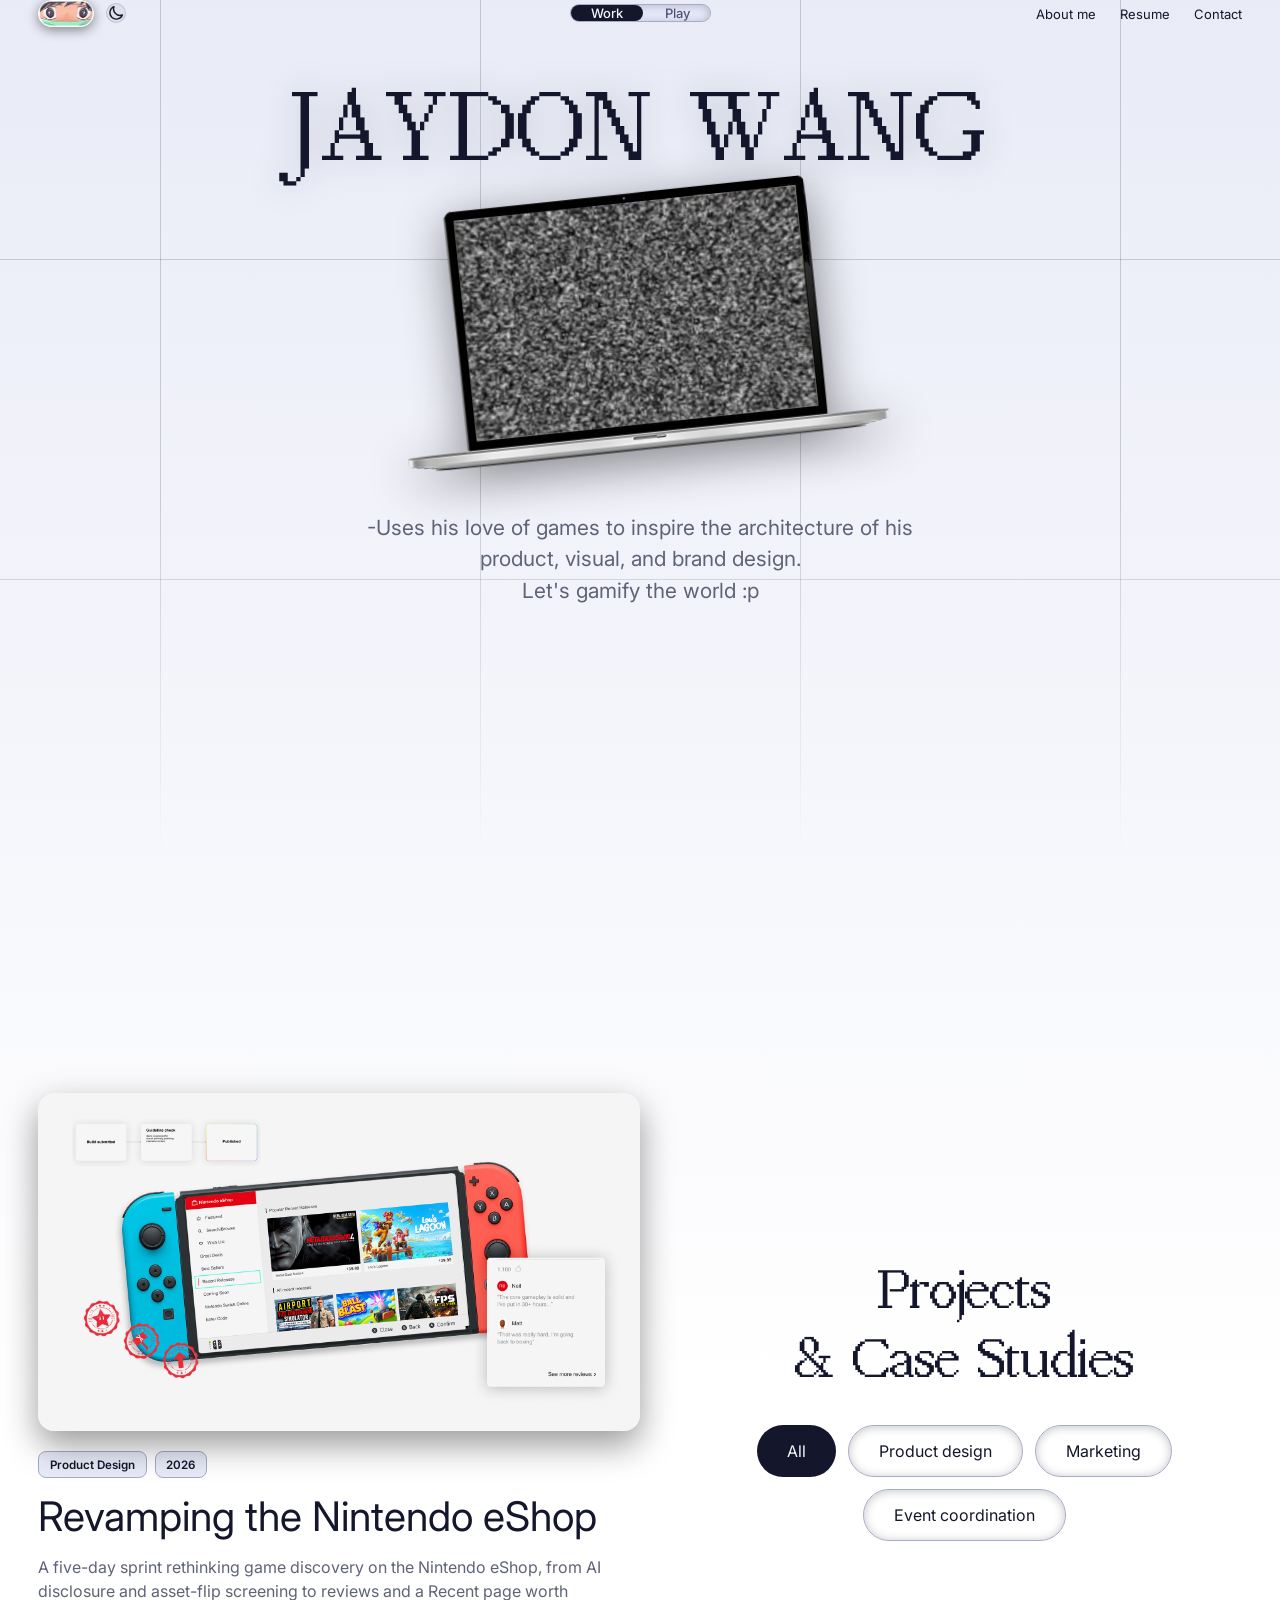
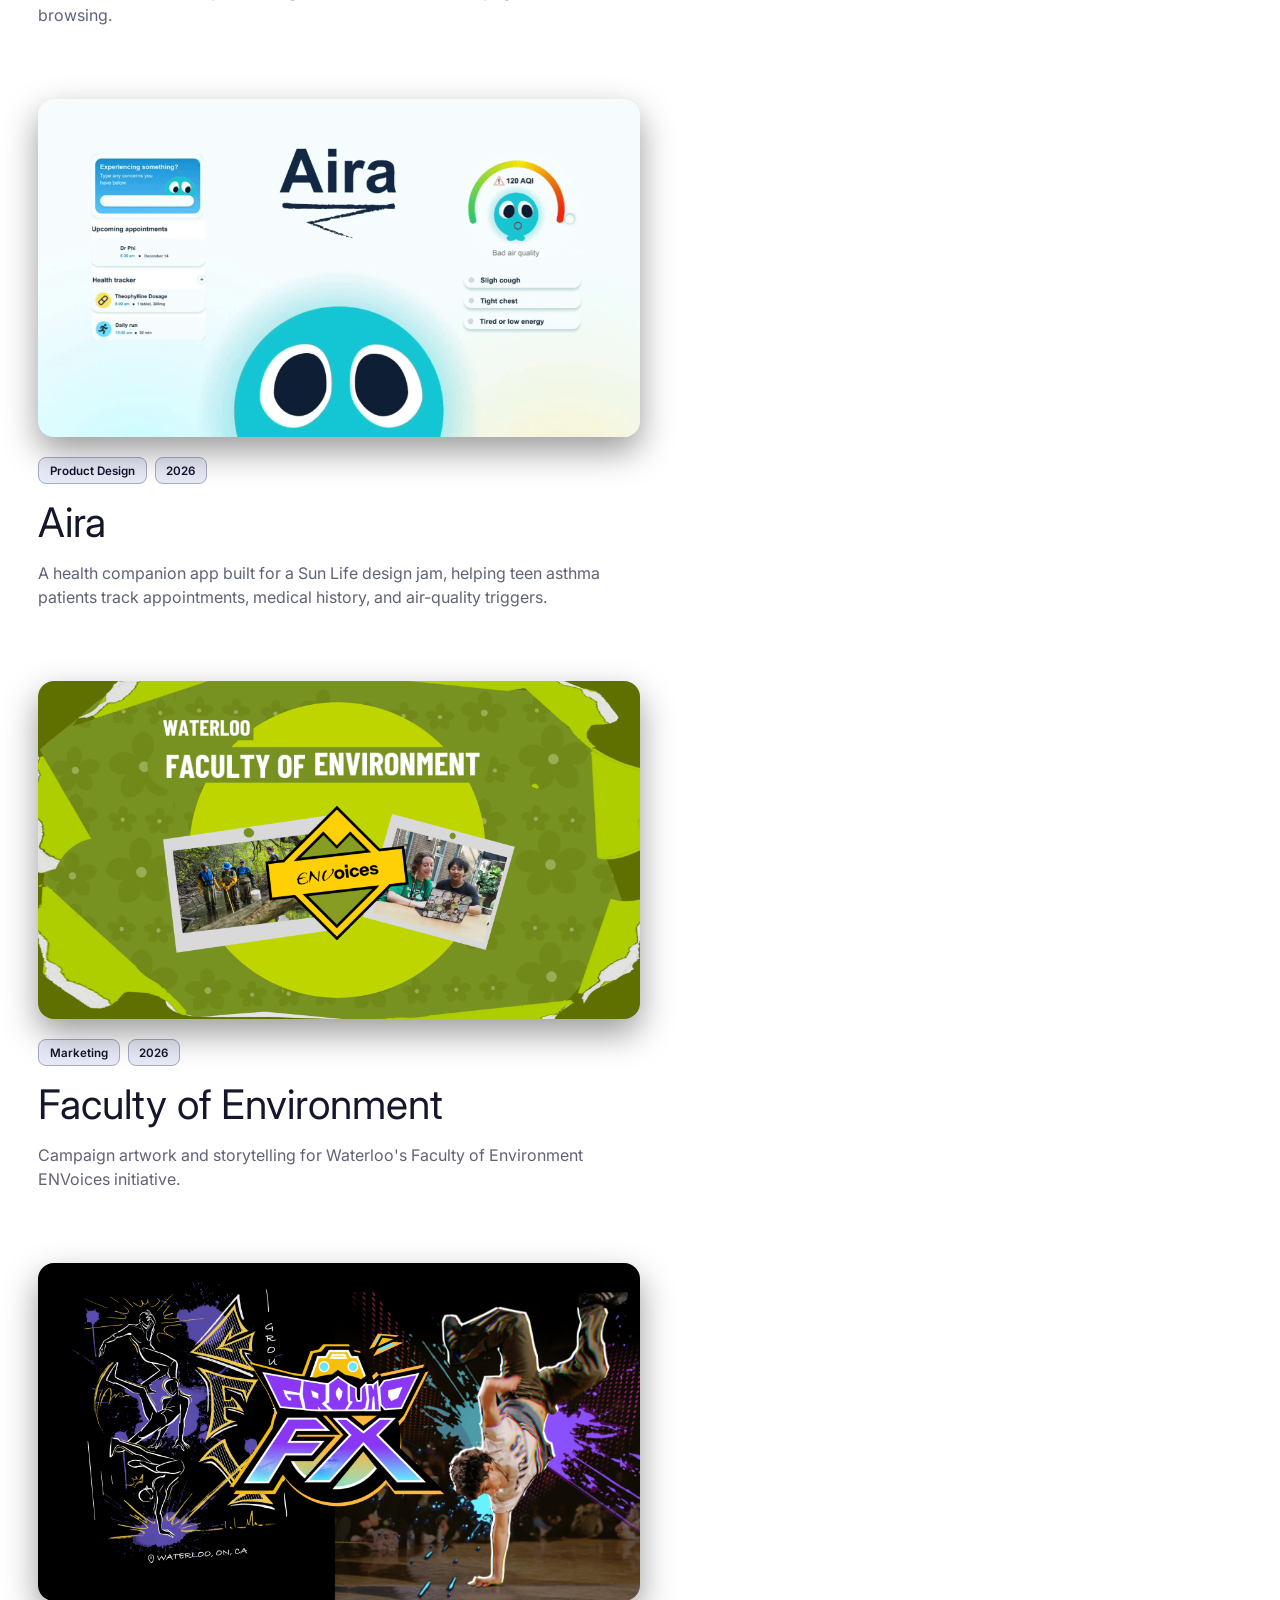
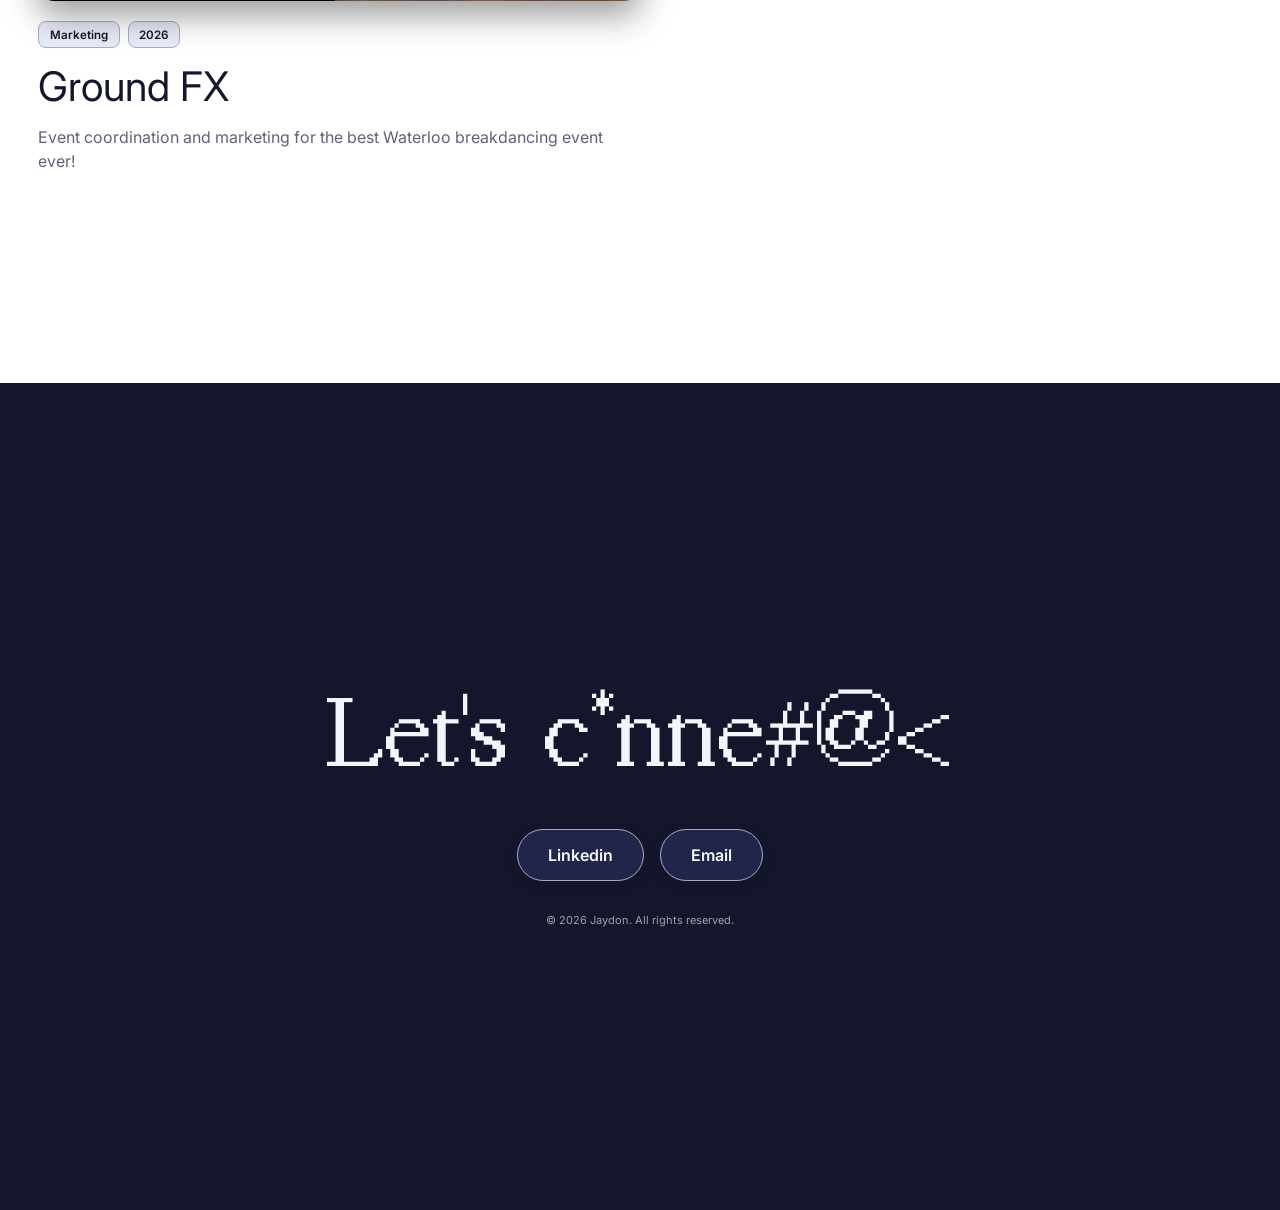
==== commit 78beb947: "Fix the case-study contents list no longer sticking The previous commit gave html overflow-x: clip. " ====
--- a/index.html
+++ b/index.html
@@ -39,7 +39,7 @@
 <link rel="preconnect" href="https://fonts.googleapis.com" />
 <link rel="preconnect" href="https://fonts.gstatic.com" crossorigin />
 <link href="https://fonts.googleapis.com/css2?family=Inter:wght@300;400;500;600;700&display=swap" rel="stylesheet" />
-<link rel="stylesheet" href="css/style.css?v=140" />
+<link rel="stylesheet" href="css/style.css?v=141" />
 </head>
 <body>
 
--- a/css/style.css
+++ b/css/style.css
@@ -593,10 +593,12 @@
 html {
   scrollbar-width: none;
   -ms-overflow-style: none;
-  /* body's overflow-x: hidden alone isn't always honoured by iOS
-     Safari, which can still let the whole page pan sideways when
-     something pokes past the edge. clip (unlike hidden) doesn't make
-     html a scroll container, so position: sticky keeps working. */
+  /* body's overflow-x alone isn't always honoured by iOS Safari, which
+     can still let the whole page pan sideways when something pokes past
+     the edge. clip (unlike hidden) doesn't make html a scroll container.
+     Note this stops body's own overflow being handed up to the viewport,
+     so body must use clip too (see body) — hidden there would turn body
+     into a scroll box and break every position: sticky (.cs-toc). */
   overflow-x: clip;
 }
 
@@ -619,7 +621,8 @@
   background: linear-gradient(180deg, var(--bg-top) 0px, var(--bg-bottom) 1396px);
   color: var(--text-primary);
   min-height: 100vh;
-  overflow-x: hidden;
+  /* clip, not hidden: see the html rule above */
+  overflow-x: clip;
 }
 
 img {
@@ -4359,7 +4362,7 @@
   /* NOT overflow:hidden — the grid below breaks out to full viewport
      width via a negative-margin technique; overflow:hidden here would
      clip that breakout back down to the padded content width. Page-
-     level horizontal scroll is still guarded by body{overflow-x:hidden}. */
+     level horizontal scroll is still guarded by html/body{overflow-x:clip}. */
 }
 
 /* every case-study section sits flush against its neighbour by default
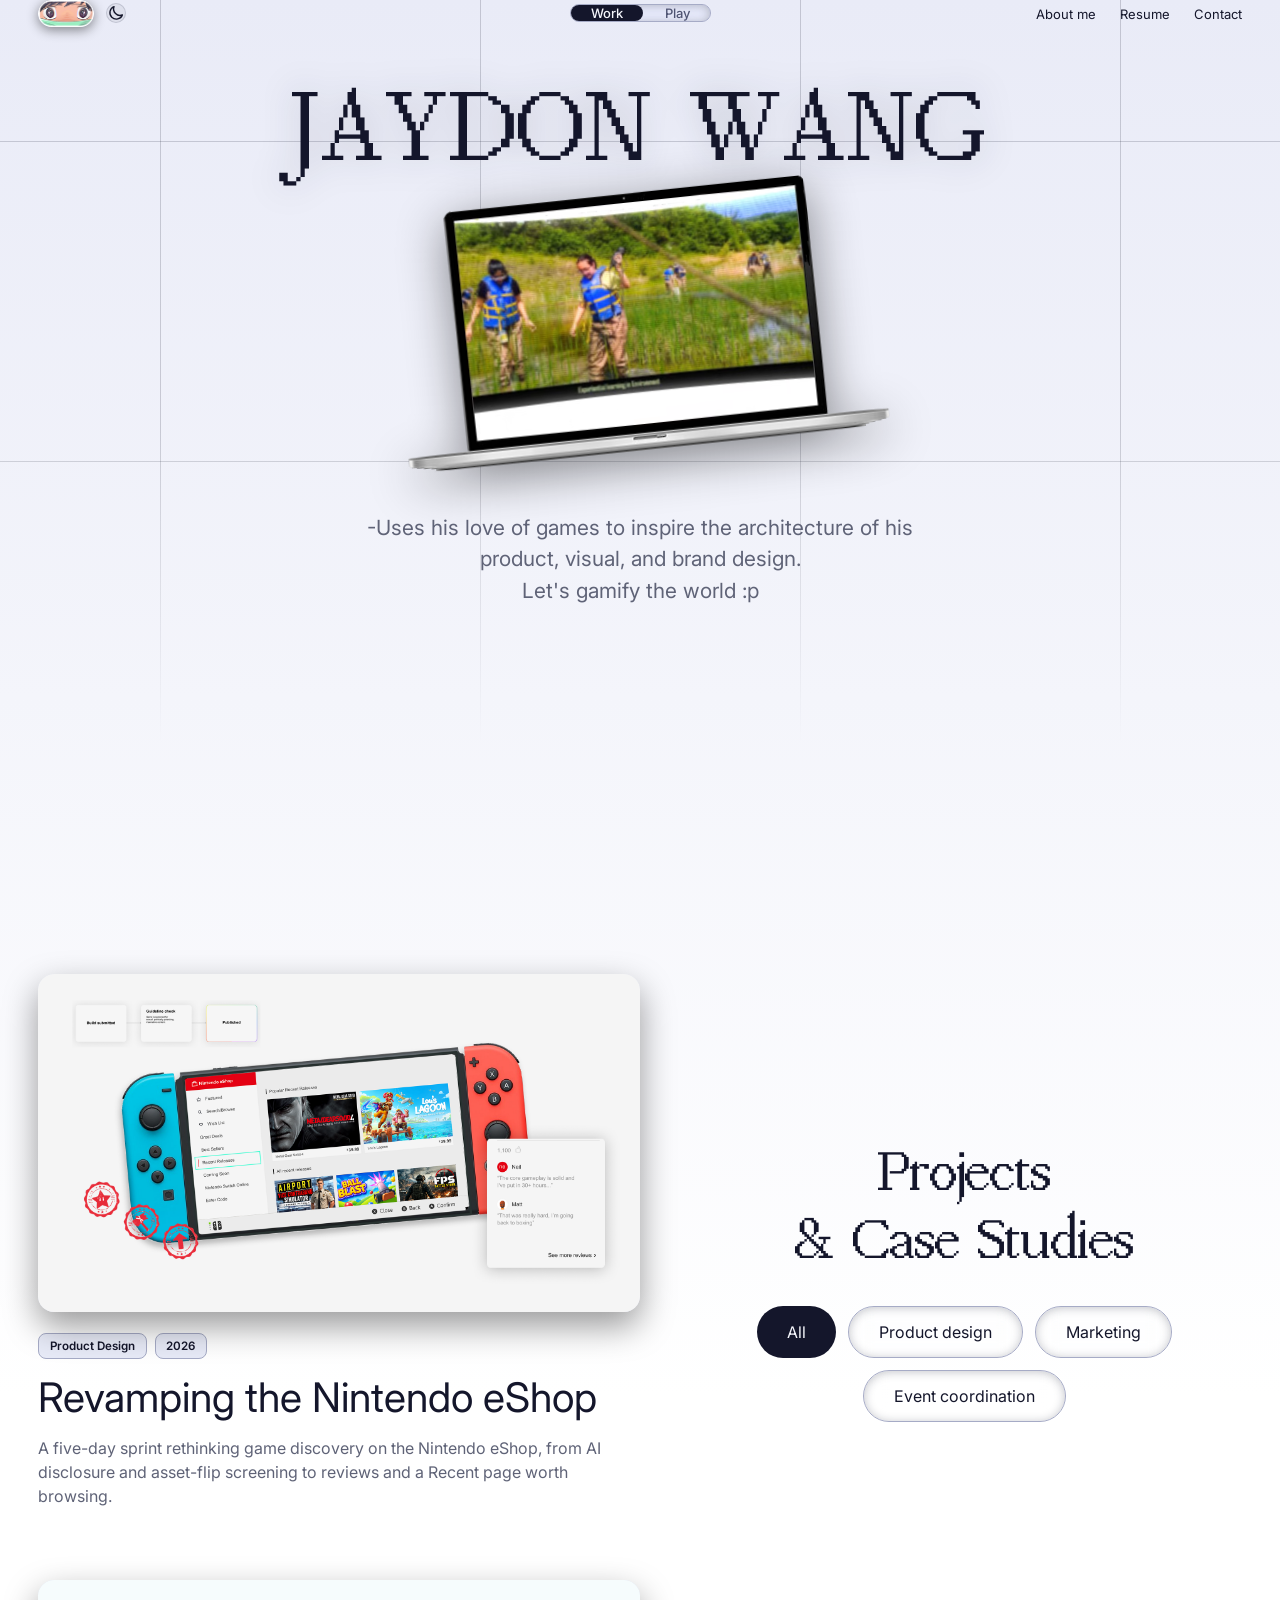
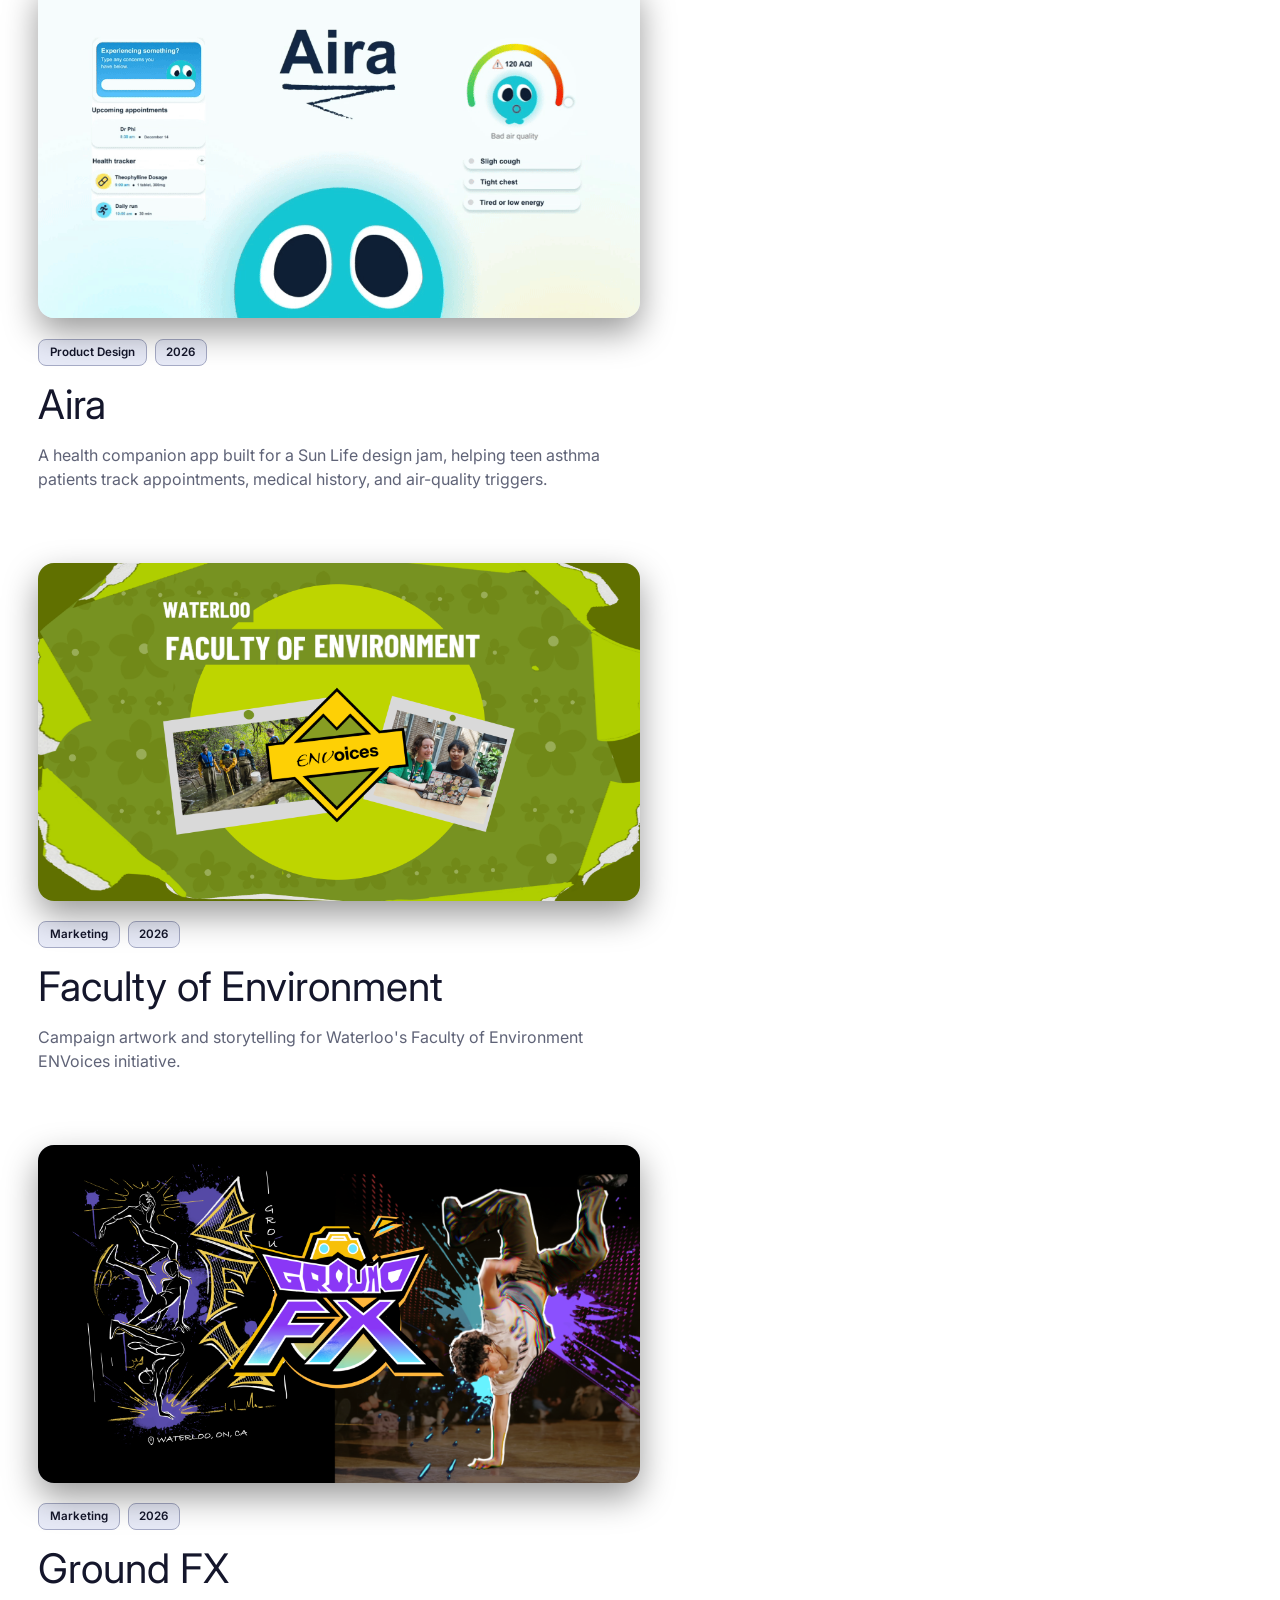
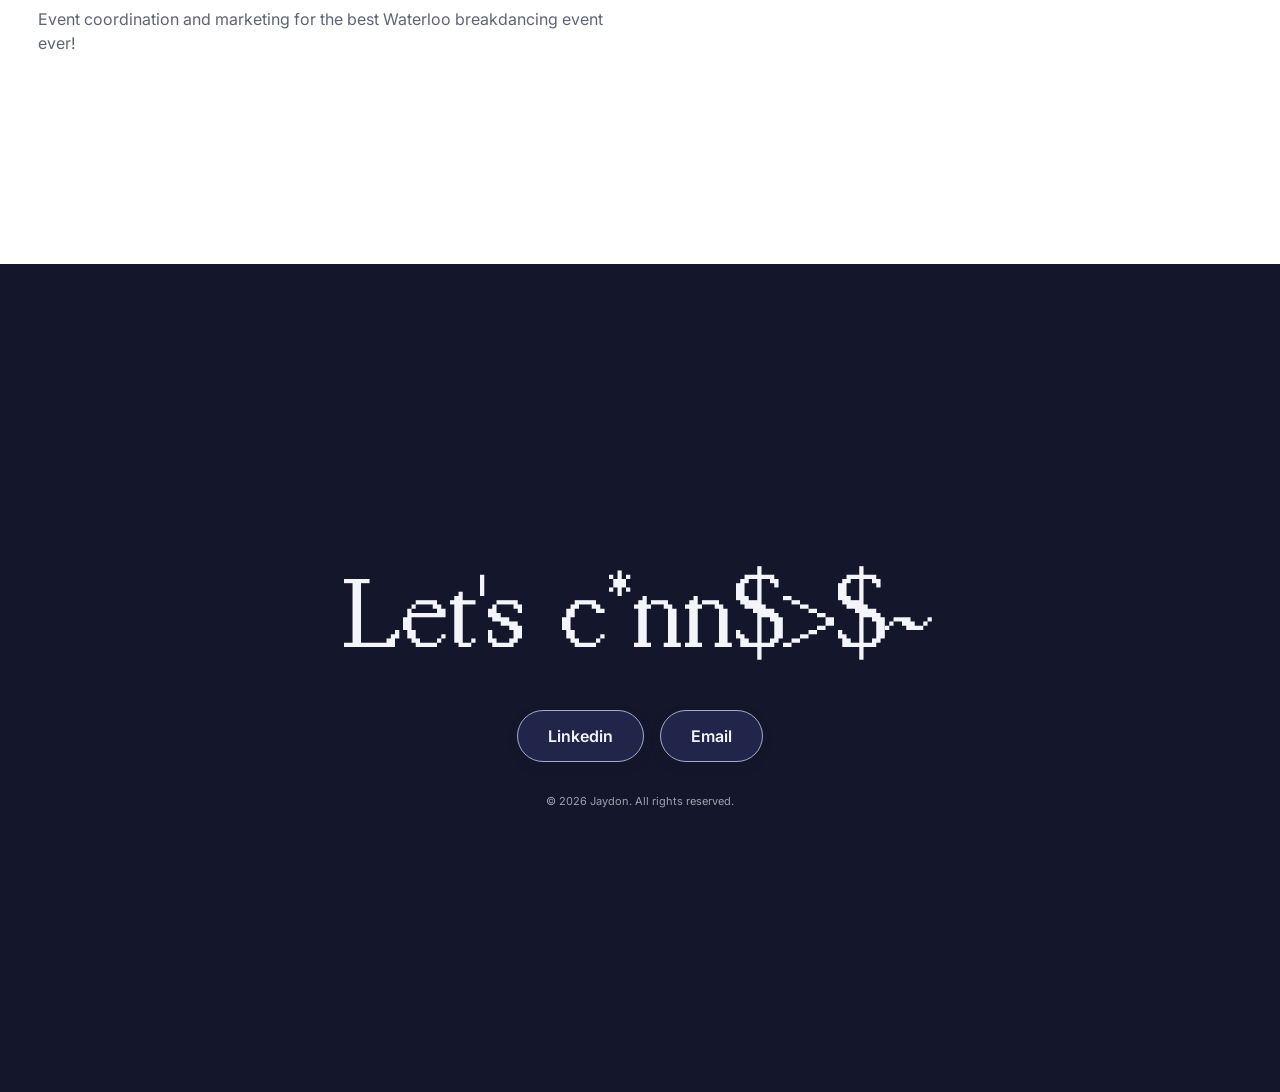
==== commit a1359a9e: "Stop the homepage hero stretching on tall windows --hero-fit tops out at 1, so past the reference di" ====
--- a/index.html
+++ b/index.html
@@ -349,7 +349,7 @@
   </div>
 </footer>
 
-<script src="js/main.js?v=76"></script>
+<script src="js/main.js?v=77"></script>
 <script src="js/scramble-text.js?v=59"></script>
 </body>
 </html>
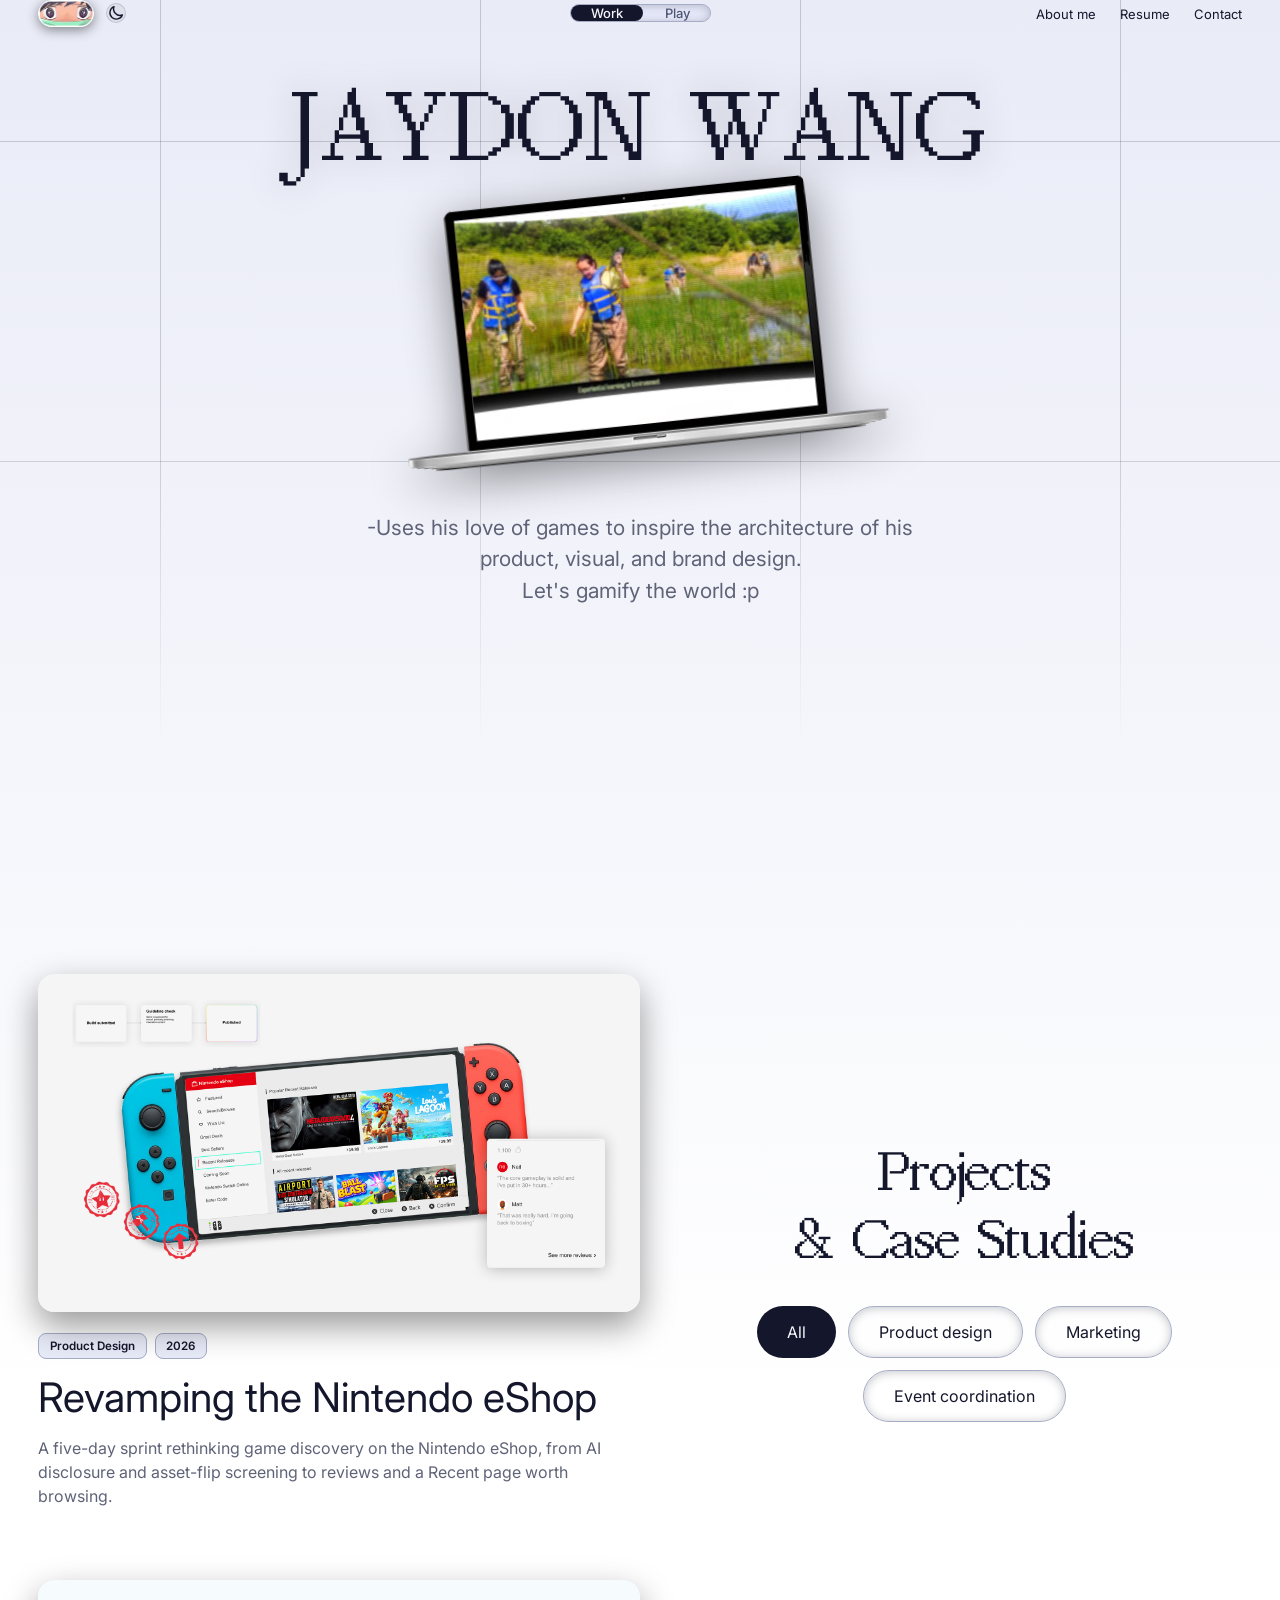
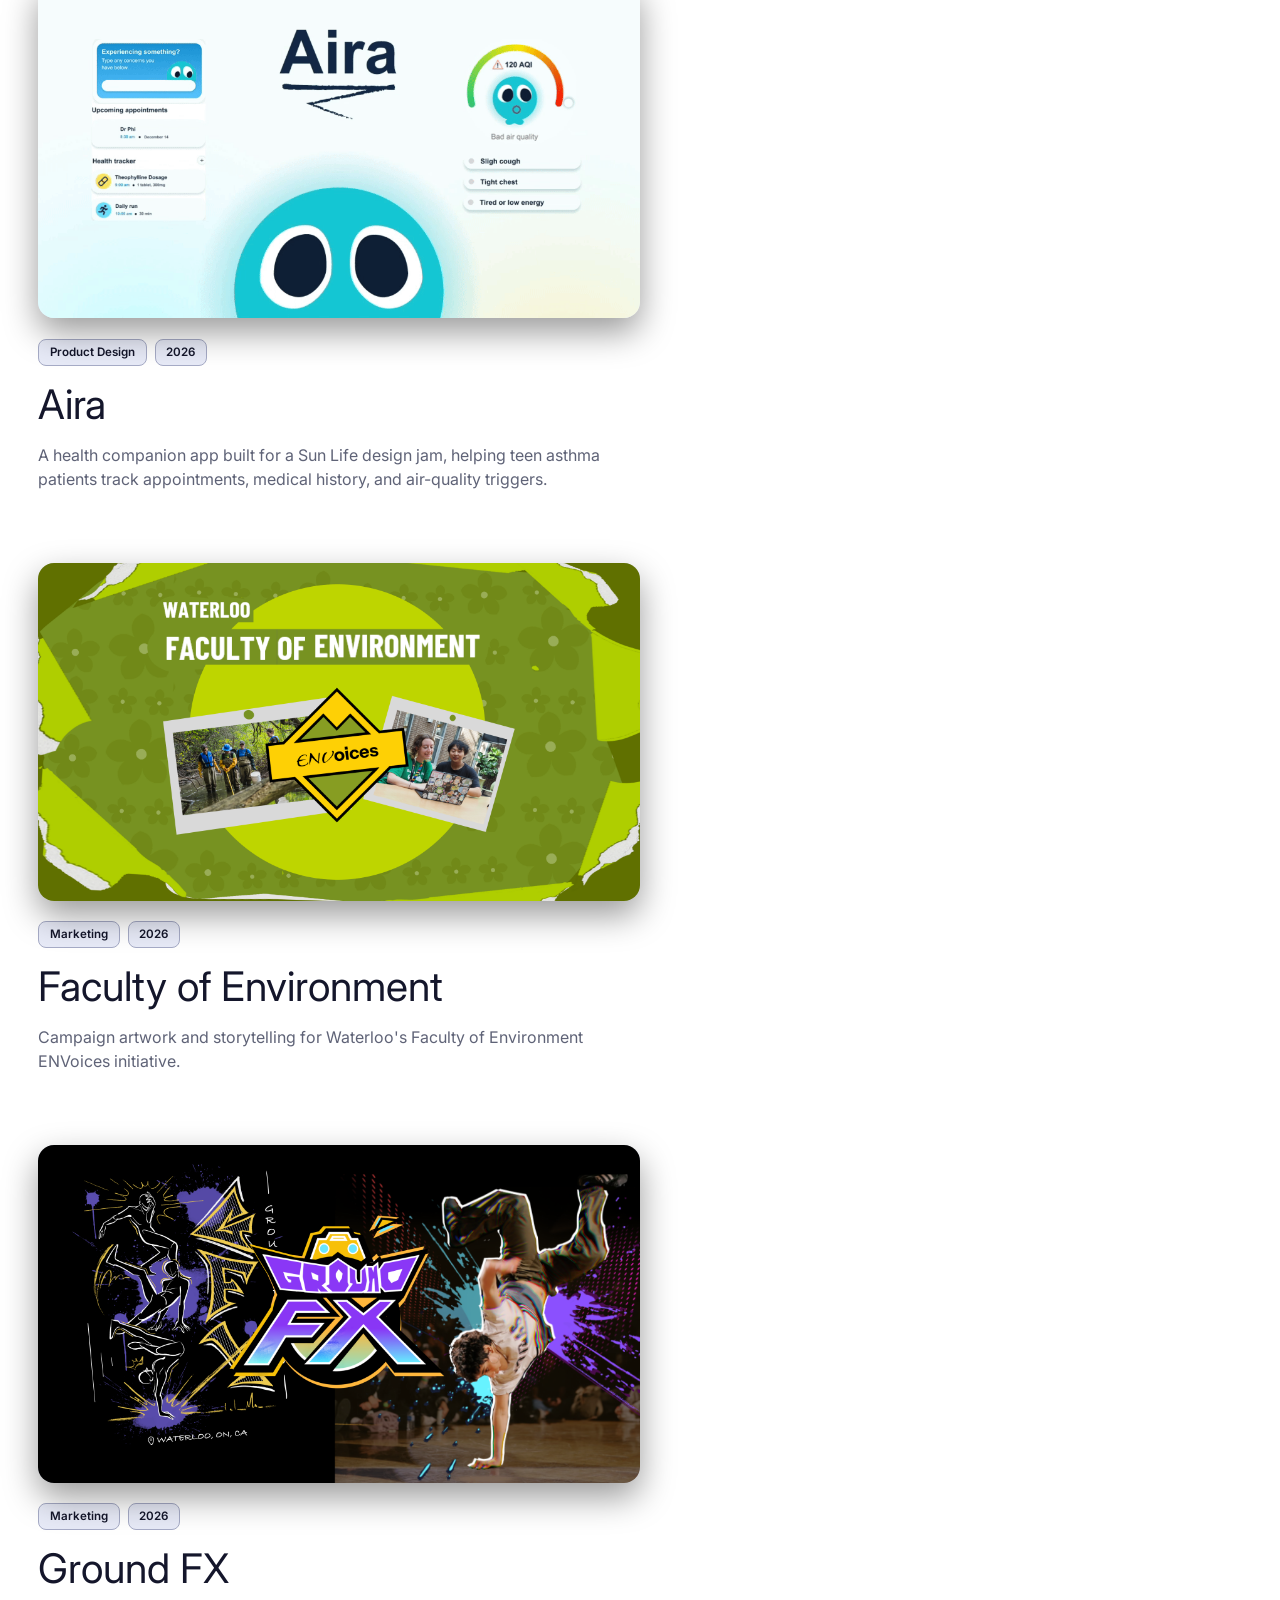
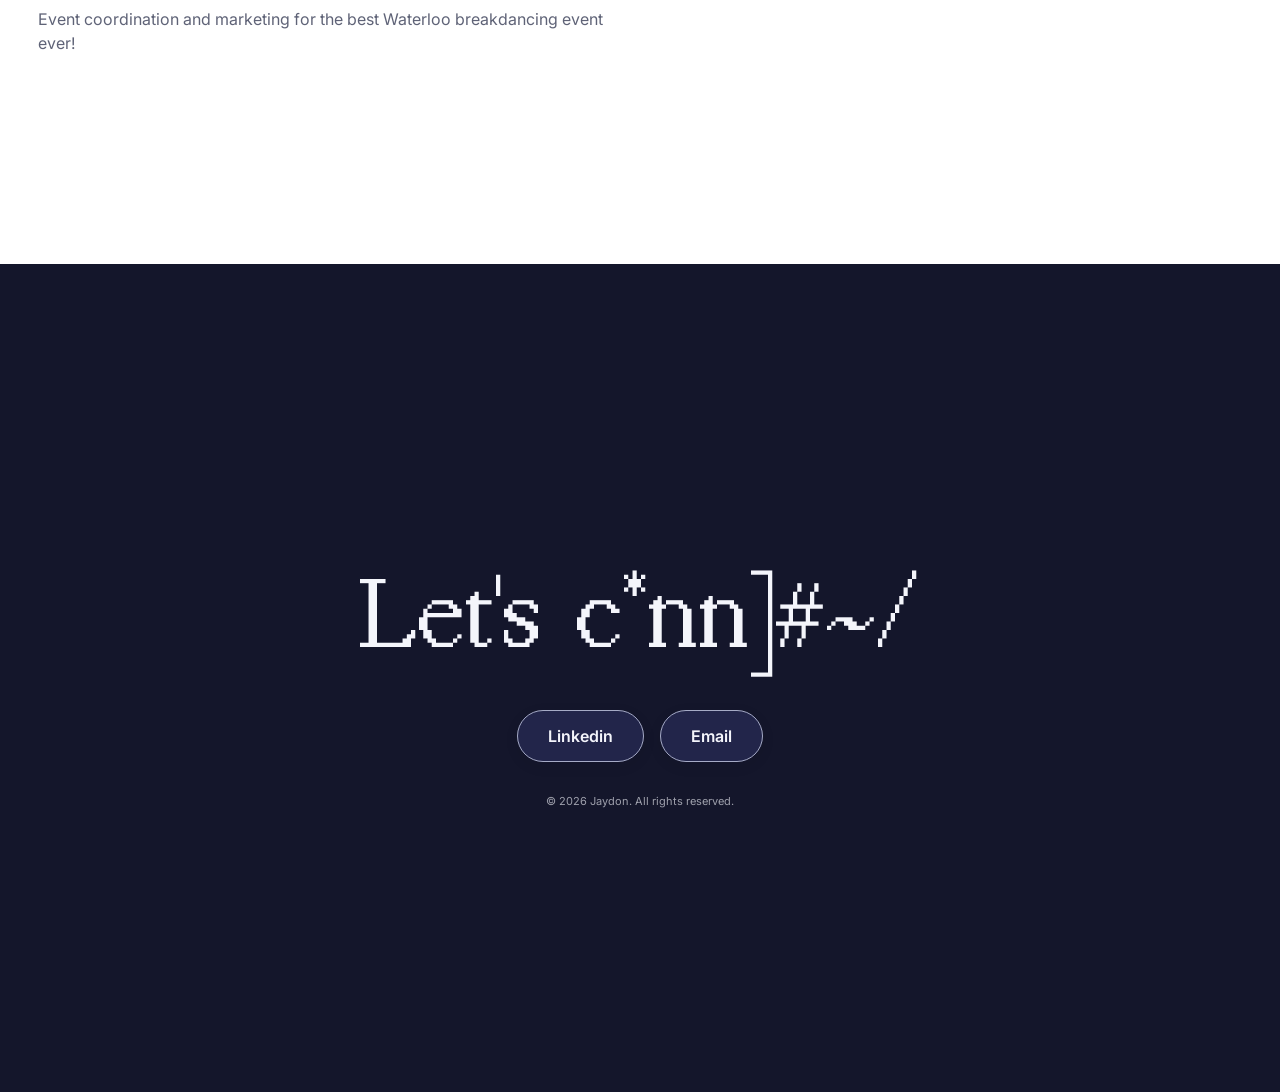
==== commit 281470cf: "Scale the Motion design grid with width, not window height Ground FX recap was sized by a 78vh heigh" ====
--- a/index.html
+++ b/index.html
@@ -39,7 +39,7 @@
 <link rel="preconnect" href="https://fonts.googleapis.com" />
 <link rel="preconnect" href="https://fonts.gstatic.com" crossorigin />
 <link href="https://fonts.googleapis.com/css2?family=Inter:wght@300;400;500;600;700&display=swap" rel="stylesheet" />
-<link rel="stylesheet" href="css/style.css?v=141" />
+<link rel="stylesheet" href="css/style.css?v=142" />
 </head>
 <body>
 
--- a/css/style.css
+++ b/css/style.css
@@ -3237,19 +3237,17 @@
    horizontal videos, then Ground FX last) is still what makes the
    mobile fallback below work with zero extra rules.
 
-   Middle column is auto-sized (was a fixed 1.5fr, then briefly wider
-   still) rather than a wider fr share — Ground FX recap is capped by
-   HEIGHT (see .cs-square--fit-viewport's max-height), not by its
-   column's width, so a wider fr track didn't actually make the video
-   any bigger; it just left dead space between the video's real
-   (narrower) rendered width and the column's track width, which then
-   stacked with the grid's own gap to read as one oversized gap between
-   Ground FX and the right column. auto sizes the middle track to
-   exactly the video's own rendered width instead, so there's no leftover
-   space left to create that gap — Ground FX renders at whatever height
-   the max-height cap gives it, unrelated to any of this. */
+   Middle column is a fixed 0.9fr share and Ground FX recap fills it
+   (see .cs-square--fit-viewport), so the whole grid scales with WIDTH
+   alone. It used to be an auto track sized by a 78vh height cap, which
+   tied the middle video to the window's height while the side tiles
+   followed its width: on a tall window the recap grew taller than the
+   two stacked tiles beside it and pushed rows 1 and 2 apart (a 230px+
+   hole between them at ~1280x1270). 0.9 is measured, not picked: it
+   makes the recap + caption end level with the side stacks (within
+   ~0-45px) from 1100px to 2560px wide, without ever outgrowing them. */
 .dm-media-grid--motion {
-  grid-template-columns: 1fr auto 1fr;
+  grid-template-columns: 1fr 0.9fr 1fr;
 }
 
 .dm-media-grid--motion .dm-media-item:nth-child(1) {
@@ -3302,6 +3300,9 @@
   grid-column: 2;
   grid-row: 1 / span 2;
   align-self: start;
+  /* lets .cs-square--fit-viewport size itself off this column's width
+     (100cqw) — see that rule */
+  container-type: inline-size;
 }
 
 /* below this, 3 columns of video tiles — one a tall portrait clip —
@@ -3373,11 +3374,13 @@
 .cs-square.cs-square--fit-viewport {
   width: auto;
   max-width: 100%;
-  /* was 65vh — bumped up so Ground FX recap (the only tile using this
-     class) renders bigger, per its own explicit "make it larger"
-     request; still capped rather than unbounded so it can't grow taller
-     than the viewport itself on a short window */
-  max-height: 78vh;
+  /* Fill the column (100cqw, the item is a size container — see
+     .dm-media-grid--motion's nth-child(5)) converted to a height through
+     the 711:1206 ratio, so it scales with the grid's width like every
+     other tile. 78vh stays as the ceiling so it still can't outgrow a
+     short window; only then does it narrow below its column. Height,
+     not width, is what's set: aspect-ratio then derives the width. */
+  height: min(78vh, calc(100cqw * 1206 / 711));
   /* was margin-inline: auto, which centered this tile's video (it's
      narrower than its column — the only tile here that's ever narrower
      than 100%, since the max-height cap above wins over width) while
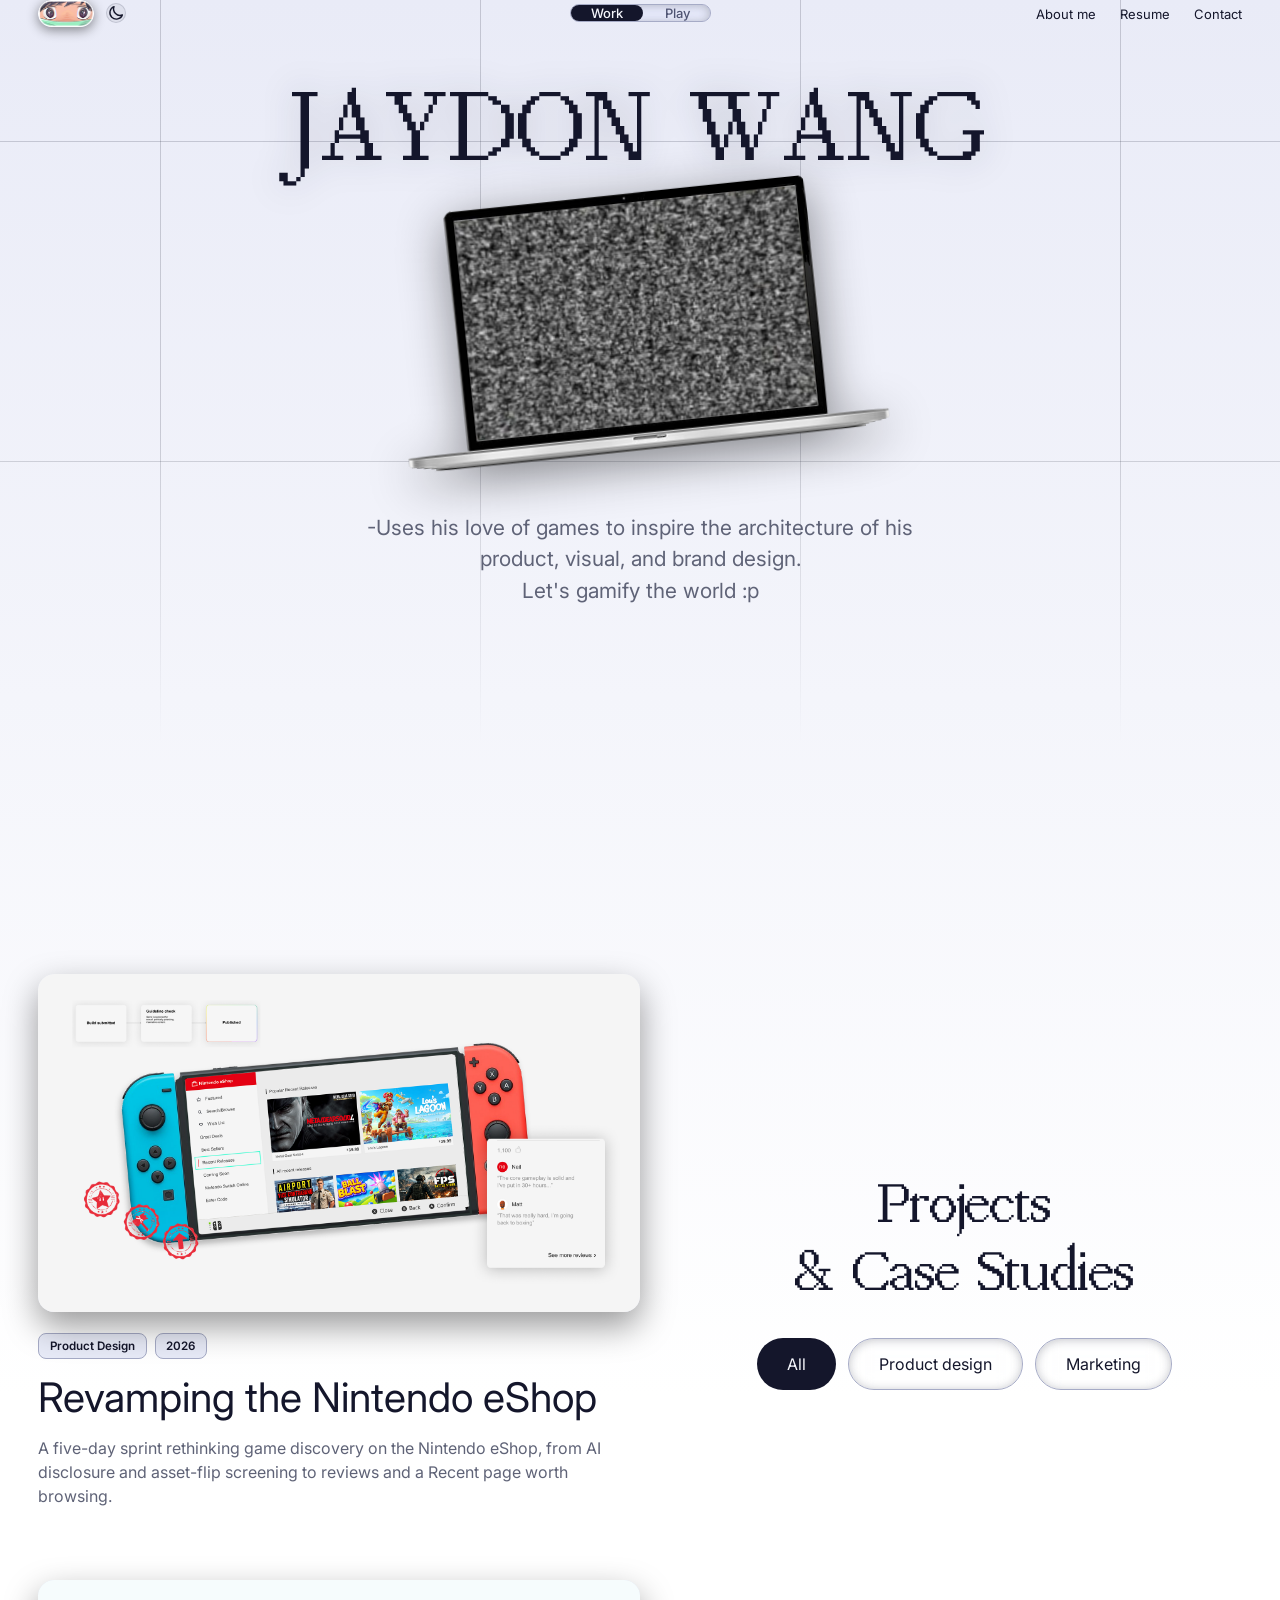
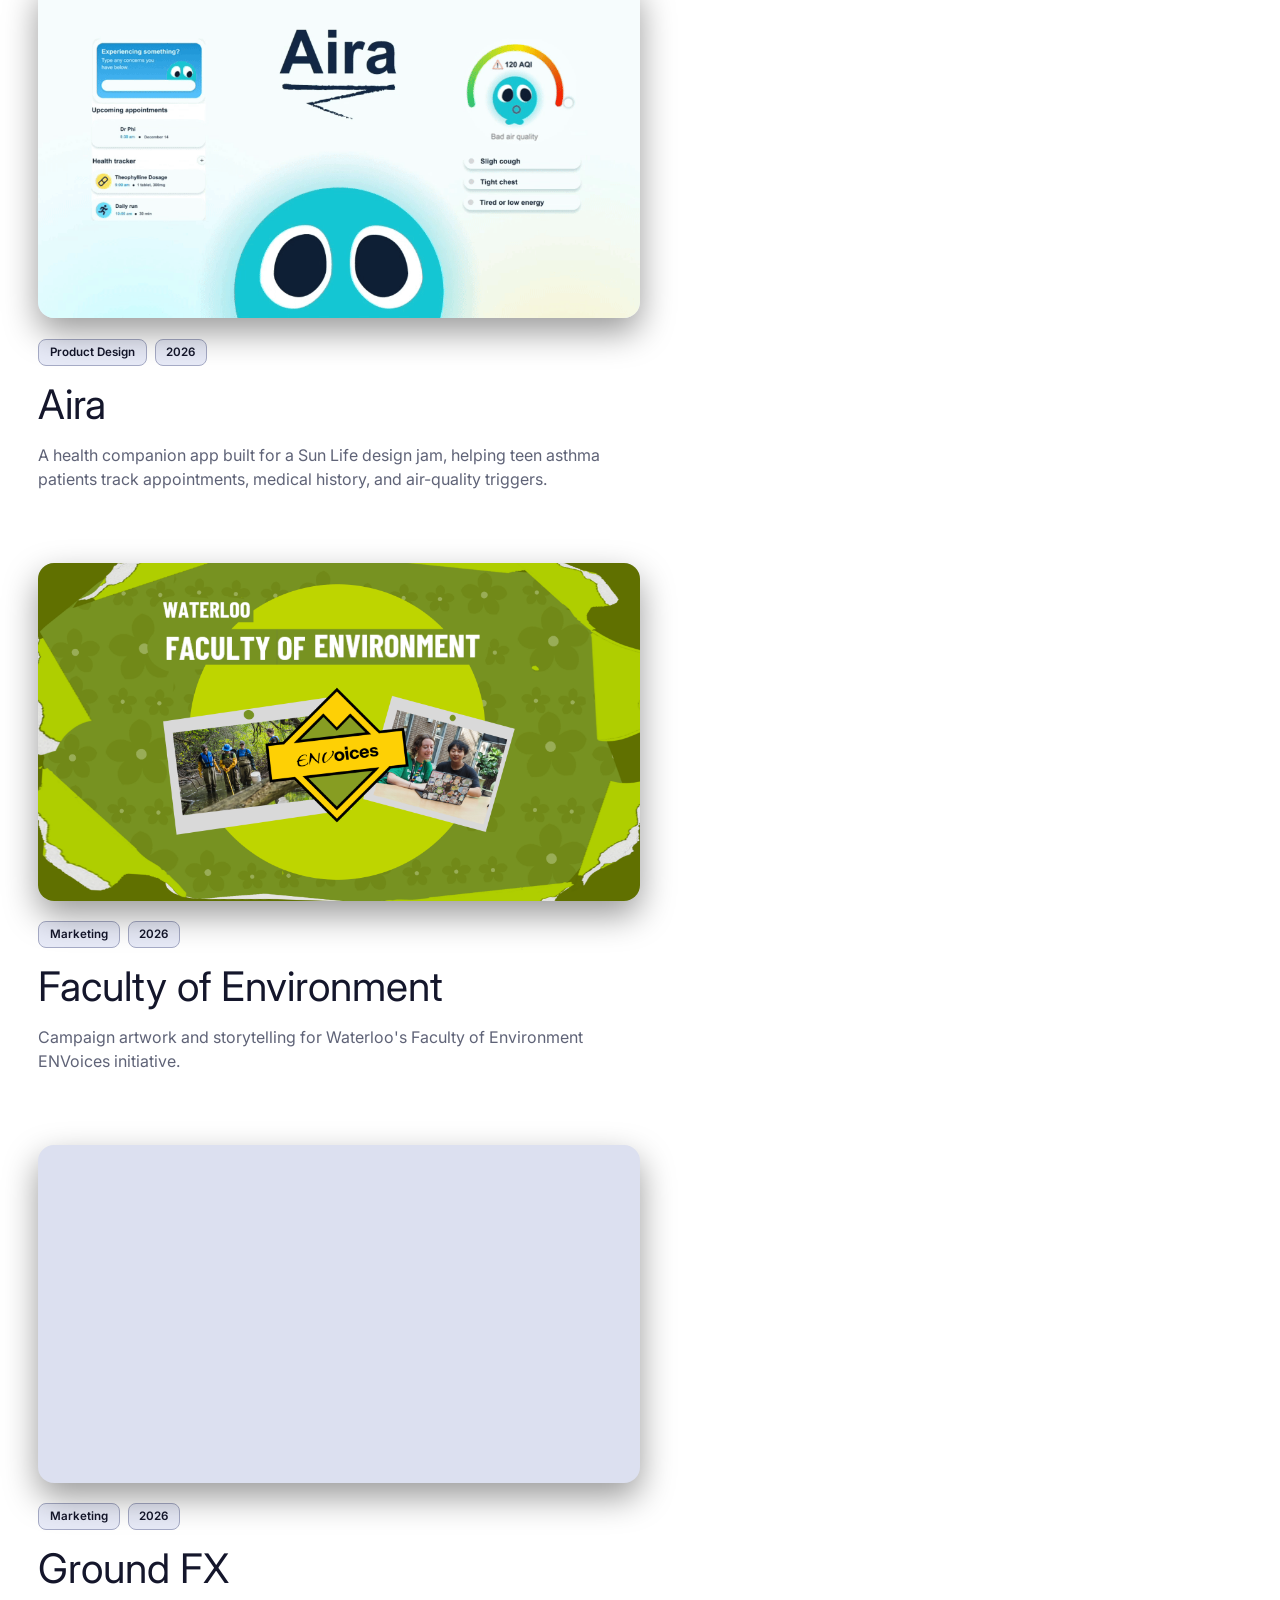
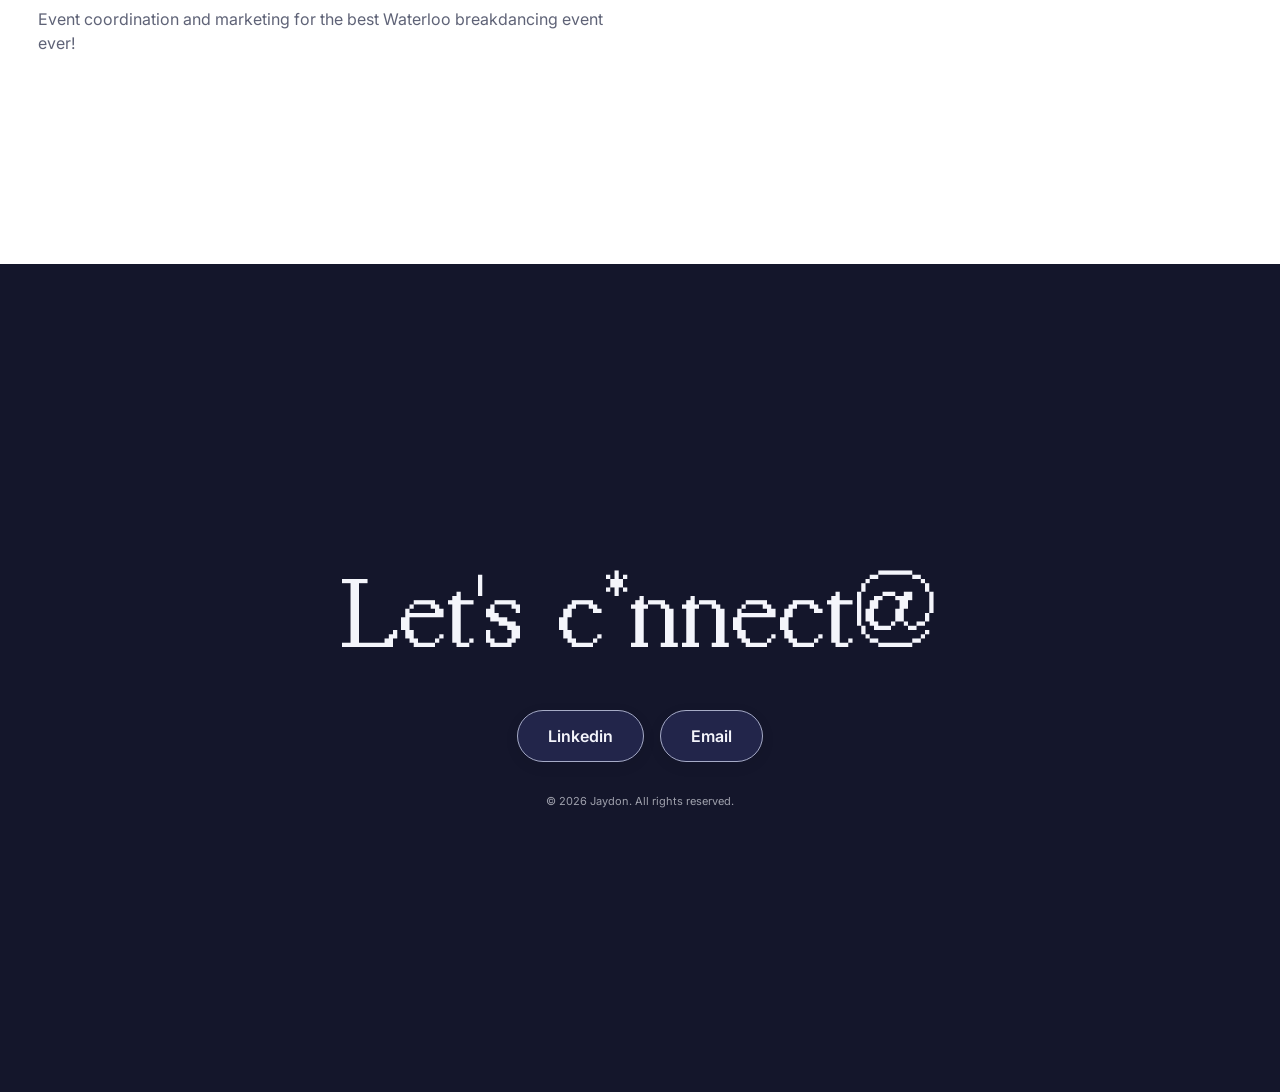
==== commit e50640e7: "Open the resume as an overlay, drop the Event coordination filter The nav's Resume link now opens th" ====
--- a/index.html
+++ b/index.html
@@ -39,7 +39,7 @@
 <link rel="preconnect" href="https://fonts.googleapis.com" />
 <link rel="preconnect" href="https://fonts.gstatic.com" crossorigin />
 <link href="https://fonts.googleapis.com/css2?family=Inter:wght@300;400;500;600;700&display=swap" rel="stylesheet" />
-<link rel="stylesheet" href="css/style.css?v=142" />
+<link rel="stylesheet" href="css/style.css?v=143" />
 </head>
 <body>
 
@@ -186,7 +186,6 @@
           <button class="filter-pill is-active" data-filter="all">All</button>
           <button class="filter-pill" data-filter="product-design">Product design</button>
           <button class="filter-pill" data-filter="marketing">Marketing</button>
-          <button class="filter-pill" data-filter="event-coordination">Event coordination</button>
         </div>
       </div>
     </div>
@@ -349,7 +348,7 @@
   </div>
 </footer>
 
-<script src="js/main.js?v=77"></script>
+<script src="js/main.js?v=78"></script>
 <script src="js/scramble-text.js?v=59"></script>
 </body>
 </html>
--- a/css/style.css
+++ b/css/style.css
@@ -3194,7 +3194,8 @@
 
 .dm-media-grid {
   display: grid;
-  gap: clamp(1rem, calc(0.818rem + 0.777vw), 1.75rem);
+  --dm-media-gap: clamp(1rem, calc(0.818rem + 0.777vw), 1.75rem);
+  gap: var(--dm-media-gap);
   margin-top: clamp(1.5rem, 3vw, 2.25rem);
 }
 
@@ -3245,9 +3246,24 @@
    two stacked tiles beside it and pushed rows 1 and 2 apart (a 230px+
    hole between them at ~1280x1270). 0.9 is measured, not picked: it
    makes the recap + caption end level with the side stacks (within
-   ~0-45px) from 1100px to 2560px wide, without ever outgrowing them. */
+   ~0-45px) from 1100px to 2560px wide, without ever outgrowing them.
+
+   The middle track is that same 0.9fr share written as a percentage
+   ((100% - 2 gaps) * 0.9 / 2.9), capped at the width the recap's 78vh
+   height ceiling works out to. On a short, wide window the recap hits
+   78vh and comes out narrower than a 0.9fr column, which used to leave
+   an empty strip on its right, so it sat visibly off-center between
+   the side stacks. Shrinking the track to the video's own width instead
+   hands that leftover space to the two 1fr side columns, so the gaps
+   on both sides stay equal and the side videos grow to fill it. */
 .dm-media-grid--motion {
-  grid-template-columns: 1fr 0.9fr 1fr;
+  grid-template-columns:
+    1fr
+    min(
+      calc(78vh * 711 / 1206),
+      calc((100% - 2 * var(--dm-media-gap)) * 9 / 29)
+    )
+    1fr;
 }
 
 .dm-media-grid--motion .dm-media-item:nth-child(1) {
@@ -7099,3 +7115,122 @@
     grid-column: span 4;
   }
 }
+
+/* ---------- resume overlay ----------
+   Opened from the nav's Resume link on every page (js/main.js). The
+   dialog is the dimmed, blurred layer itself rather than ::backdrop,
+   because ::backdrop only inherits custom properties in recent browsers
+   and this needs the theme's --bg-bottom.
+
+   The sheet takes a project card's interactions: the same rotateY(-15deg)
+   -> 0 flip-in over 1.1s ease-in-out paired with an opacity fade, the
+   same +-10deg pointer tilt with a 0.25s ease-out, and the same shadow
+   lift on hover. Perspective is roughly double the cards' 900px because
+   the sheet is roughly double their size; at 900px the same angles throw
+   its far edge out much harder than they do on a thumbnail. */
+.resume-overlay {
+  position: fixed;
+  inset: 0;
+  width: 100%;
+  height: 100%;
+  max-width: none;
+  max-height: none;
+  margin: 0;
+  padding: 0 16px 32px;
+  border: 0;
+  color: var(--text-primary);
+  background: color-mix(in srgb, var(--bg-bottom) 72%, transparent);
+  backdrop-filter: blur(12px);
+  -webkit-backdrop-filter: blur(12px);
+  overflow-y: auto;
+  overscroll-behavior: contain;
+  opacity: 0;
+  transition: opacity 0.25s ease;
+}
+
+.resume-overlay::backdrop {
+  background: transparent;
+}
+
+.resume-overlay.is-open {
+  opacity: 1;
+}
+
+/* the page underneath stays put; the reserved gutter stops it shifting
+   sideways when its scrollbar goes away */
+html.is-resume-open {
+  overflow: hidden;
+  scrollbar-gutter: stable;
+}
+
+.resume-overlay__bar {
+  position: sticky;
+  top: 0;
+  z-index: 1;
+  display: flex;
+  justify-content: flex-end;
+  gap: 12px;
+  padding: 16px 0;
+}
+
+.resume-overlay__btn {
+  padding: 0.625rem 1.25rem;
+  text-decoration: none;
+}
+
+.resume-overlay__stage {
+  display: flex;
+  justify-content: center;
+  perspective: 1800px;
+}
+
+/* sized to fit the window's height on a desktop (A4 is 595 x 842), and
+   the gutter's width on a phone, where the overlay scrolls instead */
+.resume-overlay__sheet {
+  width: min(100%, calc((100dvh - 120px) * 595 / 842), 860px);
+  aspect-ratio: 595 / 842;
+  overflow: hidden;
+  border-radius: 16px;
+  /* paper while the image is still on its way */
+  background: #ffffff;
+  box-shadow: 0 14px 34px rgba(0, 0, 0, 0.4);
+  opacity: 0;
+  transition: transform 0.25s ease-out, box-shadow 0.3s ease, opacity 0.7s ease;
+  will-change: transform;
+  backface-visibility: hidden;
+  -webkit-backface-visibility: hidden;
+}
+
+.resume-overlay__sheet.is-shown {
+  opacity: 1;
+}
+
+.resume-overlay__sheet:hover {
+  box-shadow: 0 22px 48px rgba(0, 0, 0, 0.55);
+}
+
+.resume-overlay__sheet.is-flipping-in,
+.resume-overlay__sheet.is-flipped-in {
+  transition: transform 1.1s ease-in-out, box-shadow 0.3s ease, opacity 0.7s ease;
+}
+
+.resume-overlay__sheet.is-flipping-in {
+  transform: rotateY(-15deg);
+}
+
+.resume-overlay__sheet.is-flipped-in {
+  transform: rotateY(0deg);
+}
+
+.resume-overlay__sheet img {
+  display: block;
+  width: 100%;
+  height: 100%;
+}
+
+@media (prefers-reduced-motion: reduce) {
+  .resume-overlay,
+  .resume-overlay__sheet {
+    transition: none;
+  }
+}
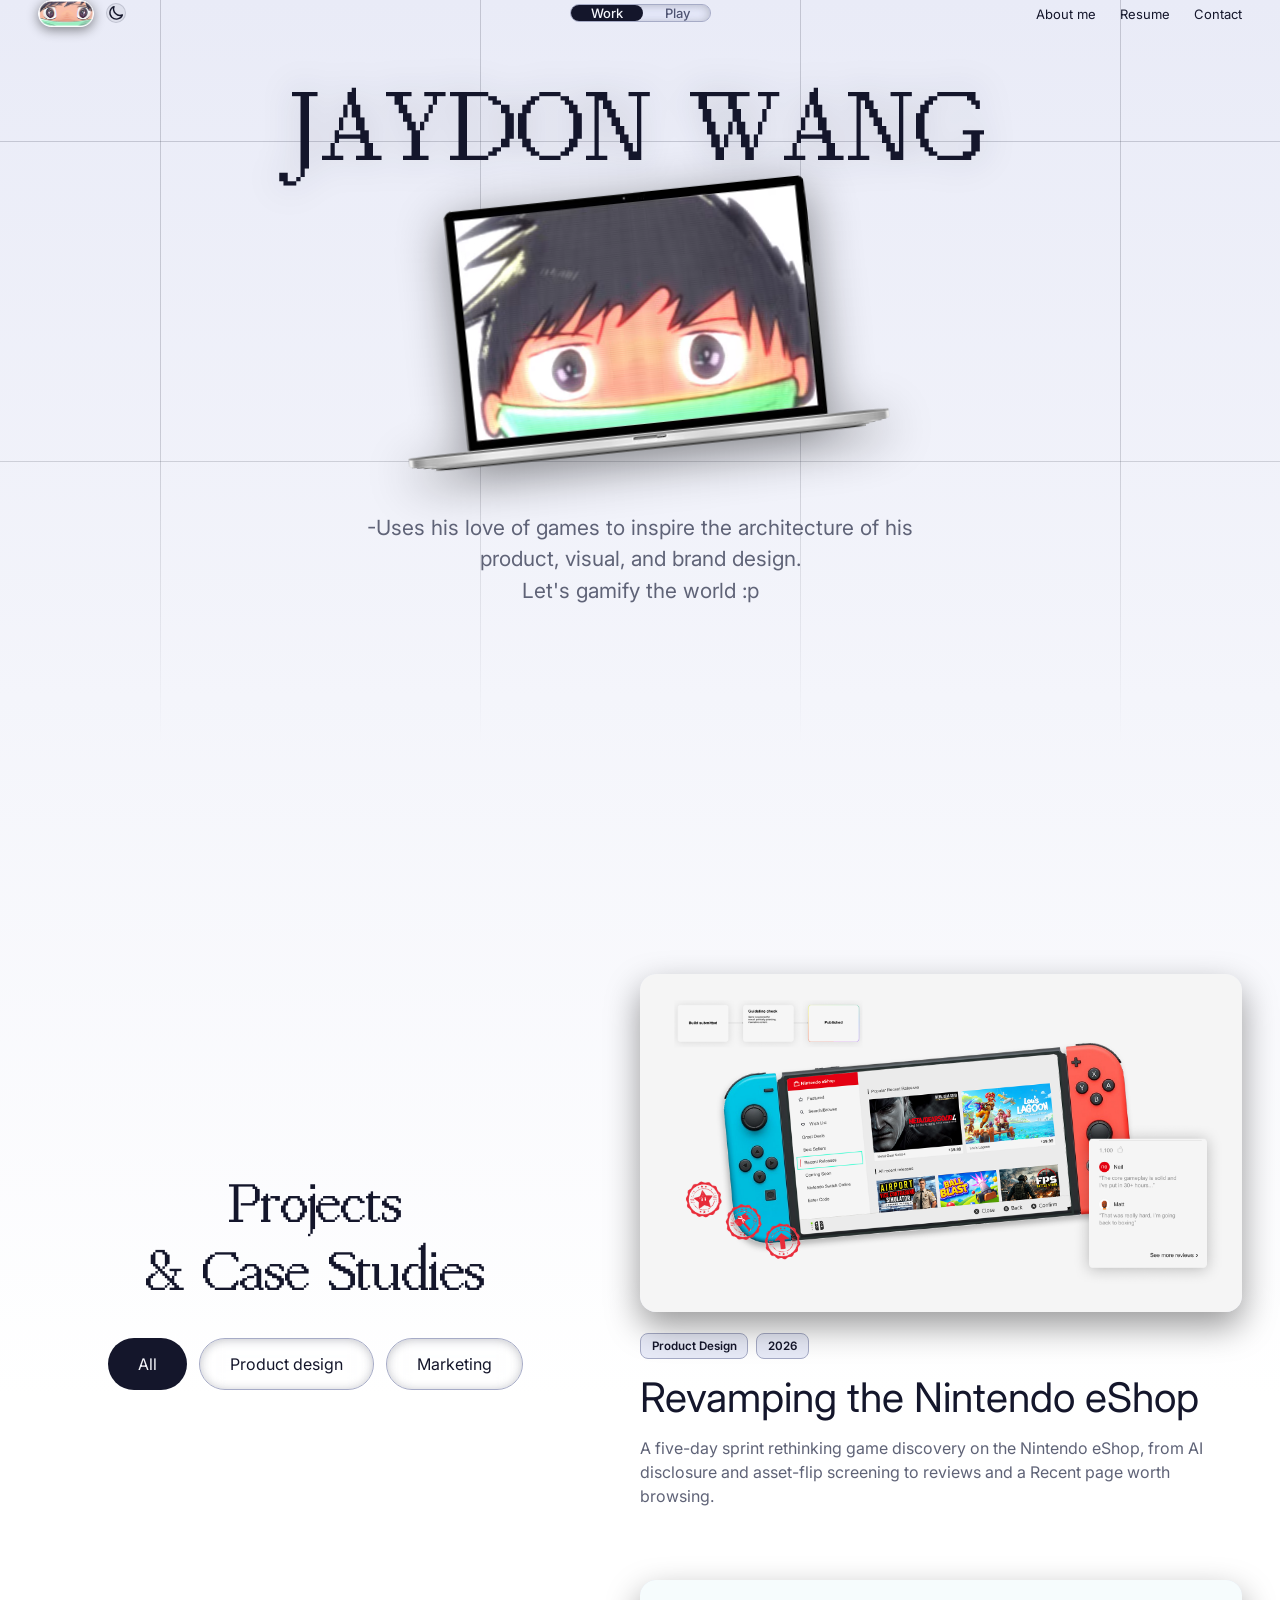
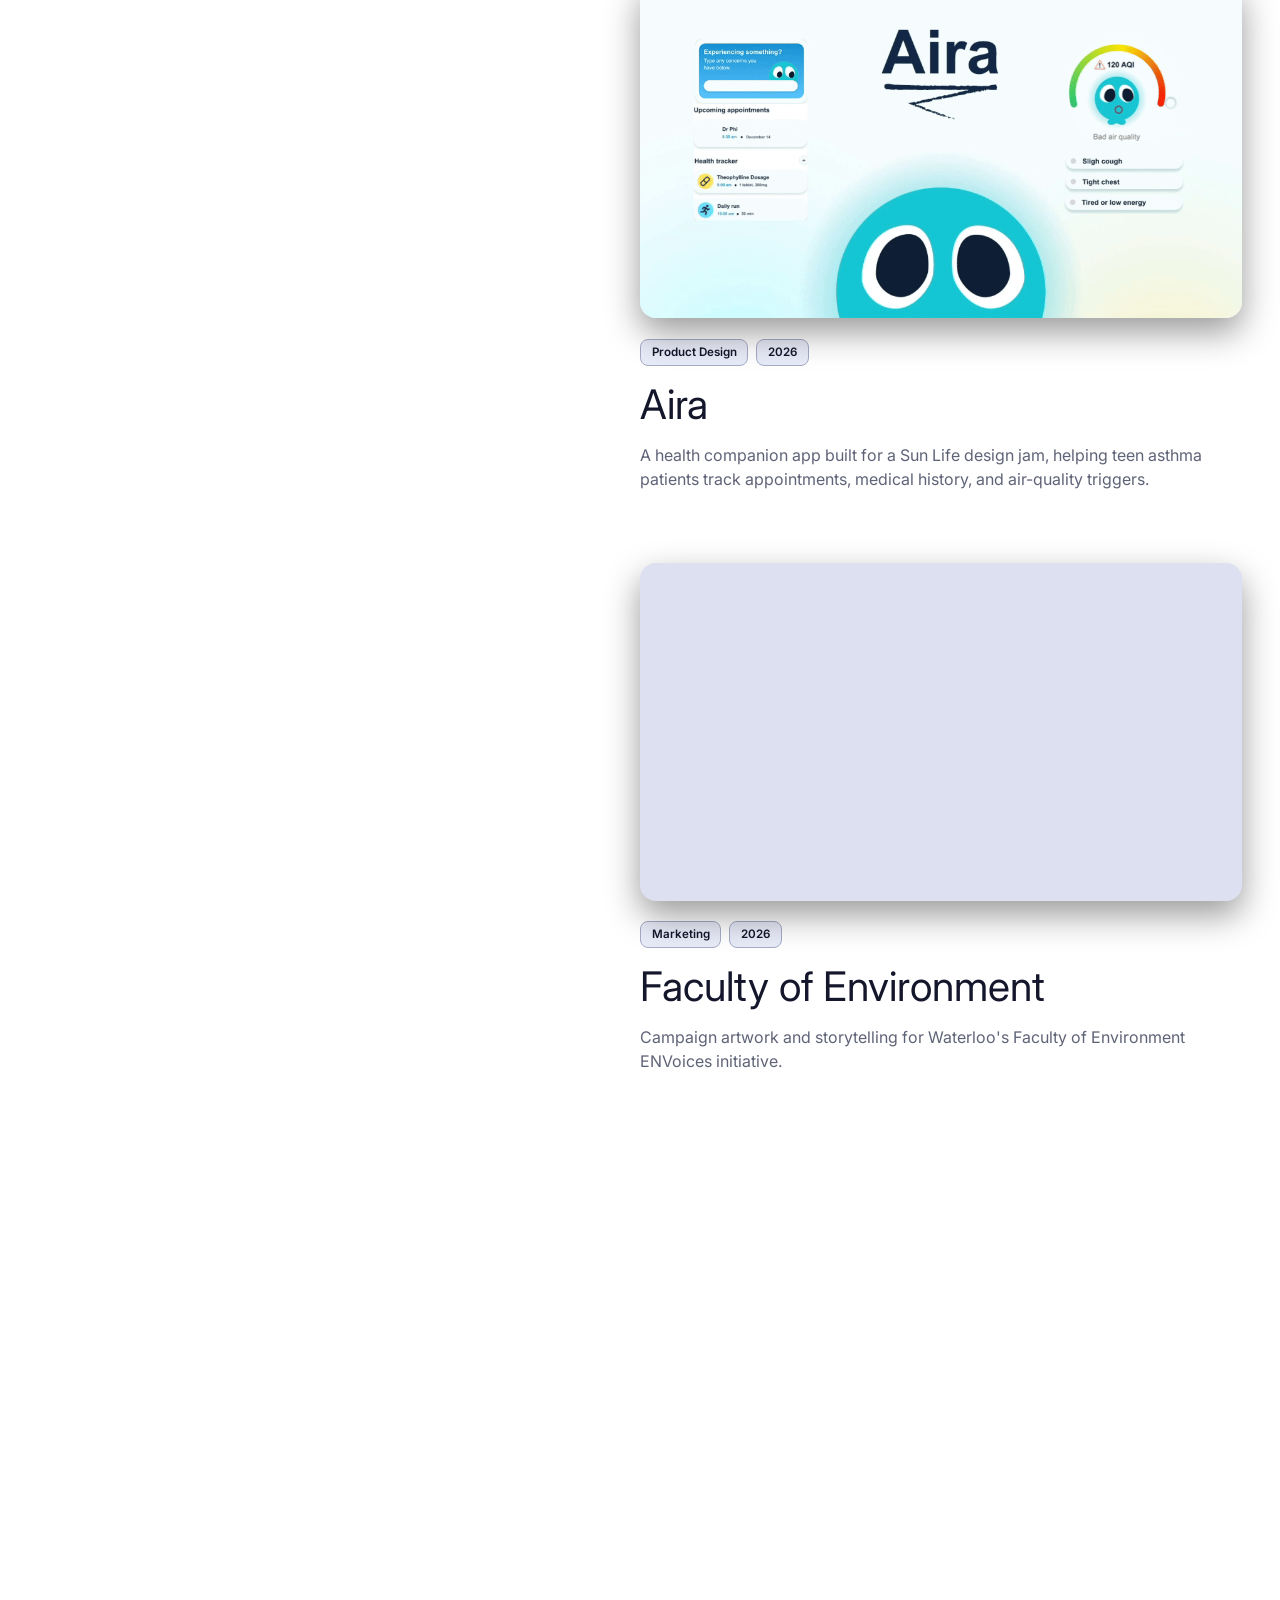
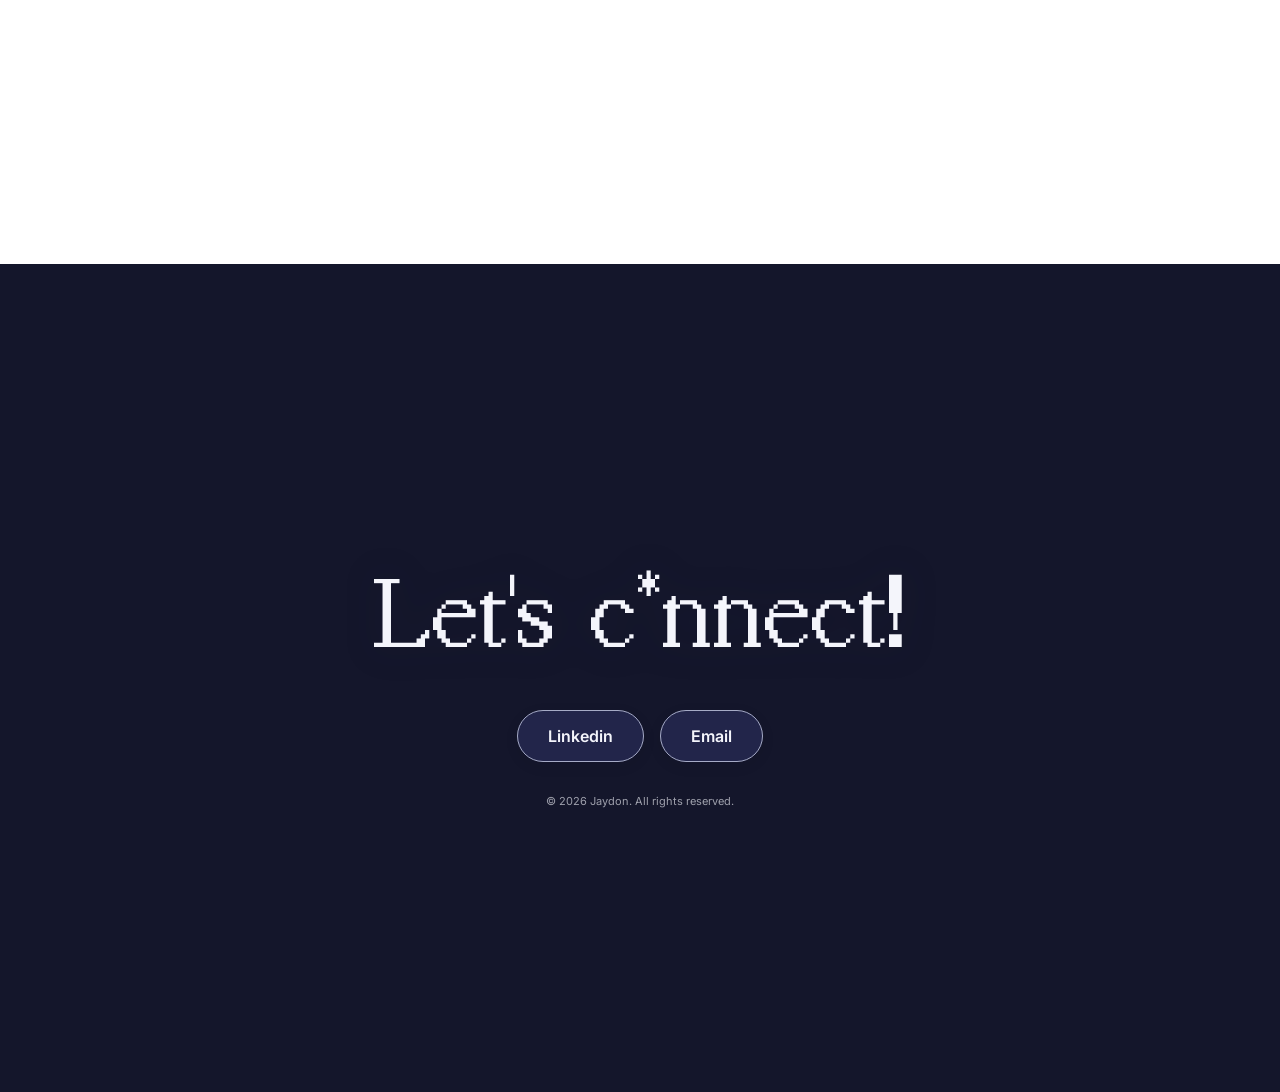
==== commit 2868d62f: "Move the case studies heading and filters to the left of the cards Co-Authored-By: Claude Opus 5.5 <" ====
--- a/index.html
+++ b/index.html
@@ -115,6 +115,20 @@
 
   <section id="case-studies" class="container container--wide">
     <div class="case-studies__layout">
+      <div class="case-studies__side">
+        <div class="section-head reveal">
+          <div>
+            <h2>Projects<br>&amp; Case Studies</h2>
+          </div>
+        </div>
+
+        <div class="filters reveal">
+          <button class="filter-pill is-active" data-filter="all">All</button>
+          <button class="filter-pill" data-filter="product-design">Product design</button>
+          <button class="filter-pill" data-filter="marketing">Marketing</button>
+        </div>
+      </div>
+
       <div class="project-grid">
 
         <a class="project-card reveal" href="case-studies/nintendo-eshop/" data-category="product-design">
@@ -173,20 +187,6 @@
           </div>
         </a>
 
-      </div>
-
-      <div class="case-studies__side">
-        <div class="section-head reveal">
-          <div>
-            <h2>Projects<br>&amp; Case Studies</h2>
-          </div>
-        </div>
-
-        <div class="filters reveal">
-          <button class="filter-pill is-active" data-filter="all">All</button>
-          <button class="filter-pill" data-filter="product-design">Product design</button>
-          <button class="filter-pill" data-filter="marketing">Marketing</button>
-        </div>
       </div>
     </div>
   </section>
--- a/css/style.css
+++ b/css/style.css
@@ -2221,8 +2221,8 @@
   max-width: none;
 }
 
-/* ---------- case studies layout: narrow card list + right-hand
-   heading/filters column ---------- */
+/* ---------- case studies layout: left-hand heading/filters column +
+   card list on the right ---------- */
 
 .case-studies__layout {
   display: flex;
@@ -2238,8 +2238,8 @@
   margin-top: 40px;
 }
 
-/* heading + filters, right of the card list — sticks in view while the
-   (now taller, 3-card) list scrolls past on the left, and is forced to
+/* heading + filters, left of the card list — sticks in view while the
+   (now taller, 3-card) list scrolls past on the right, and is forced to
    exactly one viewport tall (top: 0 + height: 100vh) with its content
    flex-centered inside that box, so once pinned the heading/filters land
    near the vertical middle of the screen rather than hugging the top
@@ -4095,11 +4095,12 @@
 /* ---------- responsive ---------- */
 
 @media (max-width: 900px) {
-  /* stacks the side column (heading + filters) above the card list —
+  /* stacks the side column (heading + filters) above the card list (it
+     comes first in the markup, so plain column order does it) —
      .project-card and .project-card__media need no override here
      anymore, they're already full-width/column at every size now */
   .case-studies__layout {
-    flex-direction: column-reverse;
+    flex-direction: column;
     gap: 32px;
   }
 
@@ -4112,15 +4113,14 @@
   }
 
   /* sticky only makes sense in the side-by-side desktop layout — on
-     mobile .case-studies__layout stacks into one column (column-reverse
+     mobile .case-studies__layout stacks into one column (see
      above), so this sits in normal flow above the cards instead */
   .case-studies__side {
     width: 100%;
     position: static;
     /* the forced 100vh height and the sticky-delay margin (see
        .case-studies__side) only make sense ahead of the desktop sticky
-       behavior; mobile stacks this column above the cards via
-       column-reverse, so it just needs its own natural content height
+       behavior; mobile stacks this column above the cards, so it just needs its own natural content height
        and the layout's own 32px gap like everything else here */
     height: auto;
     padding-bottom: 0;
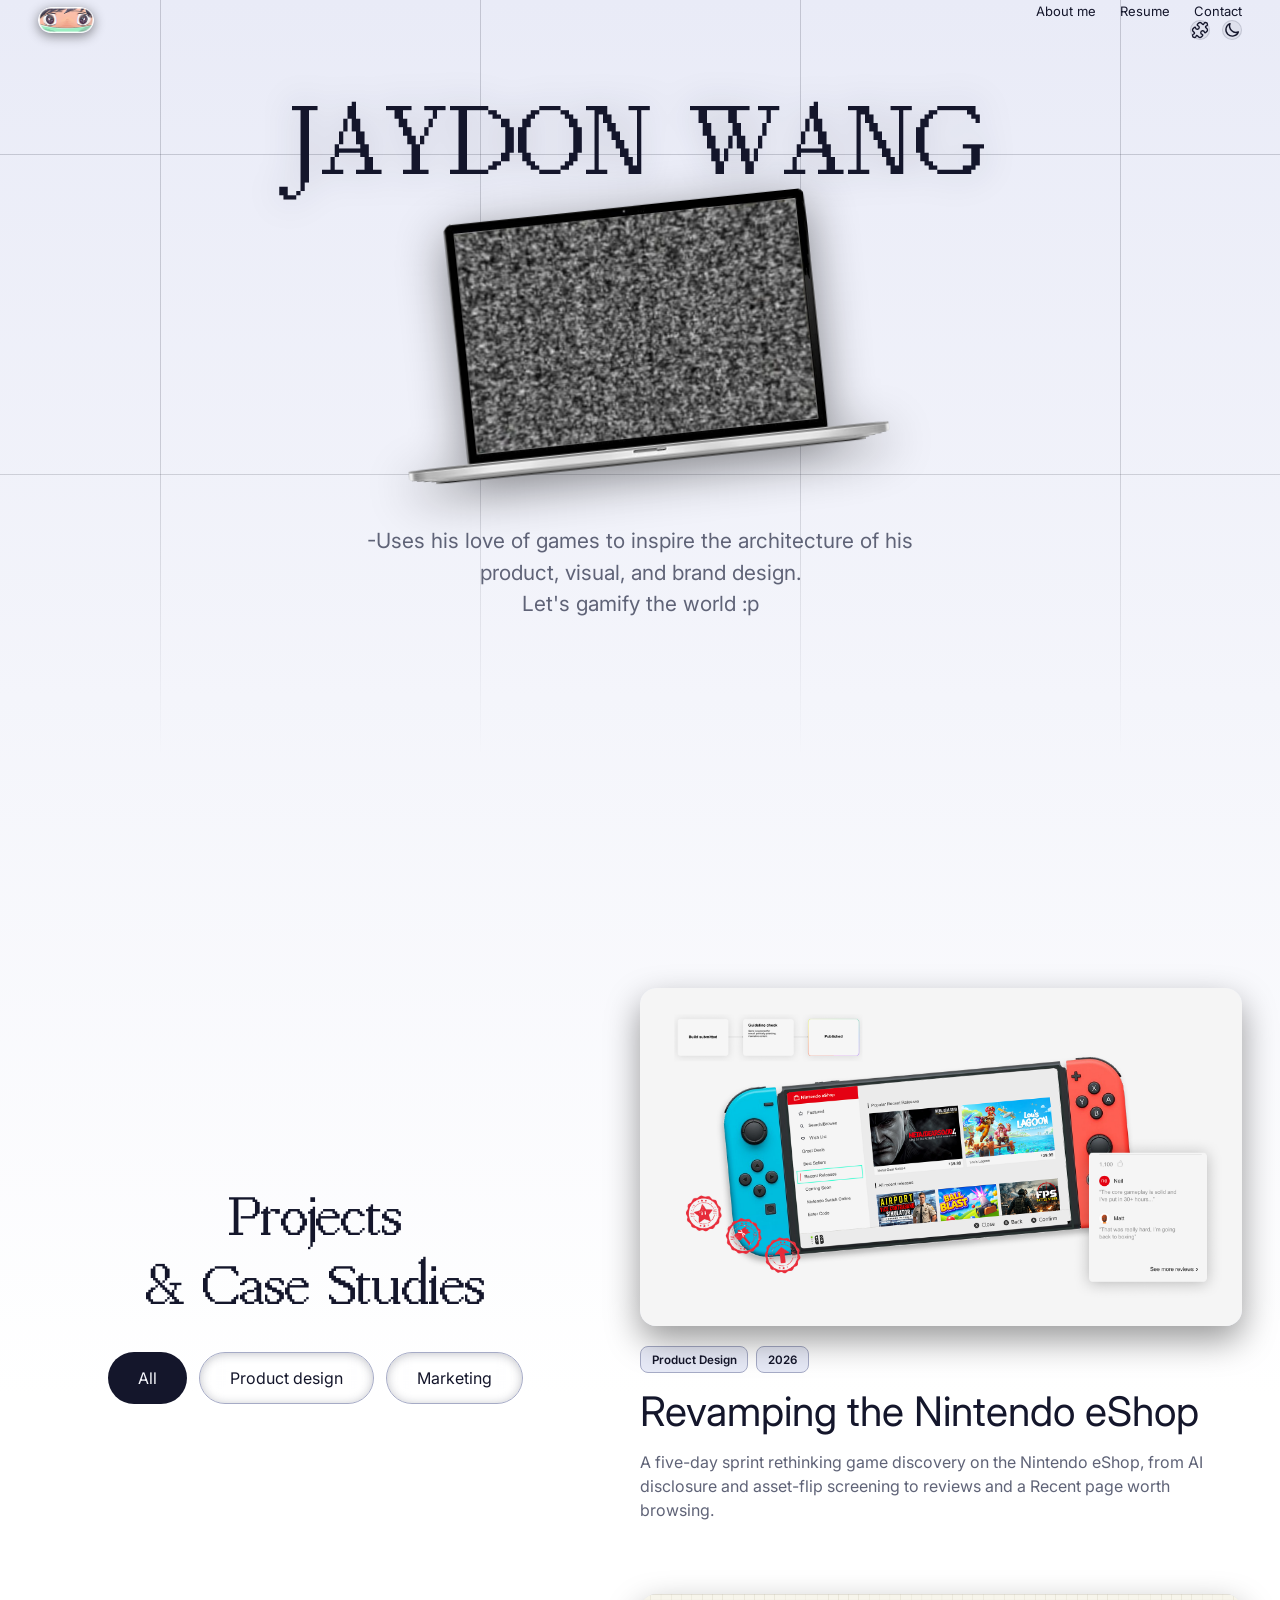
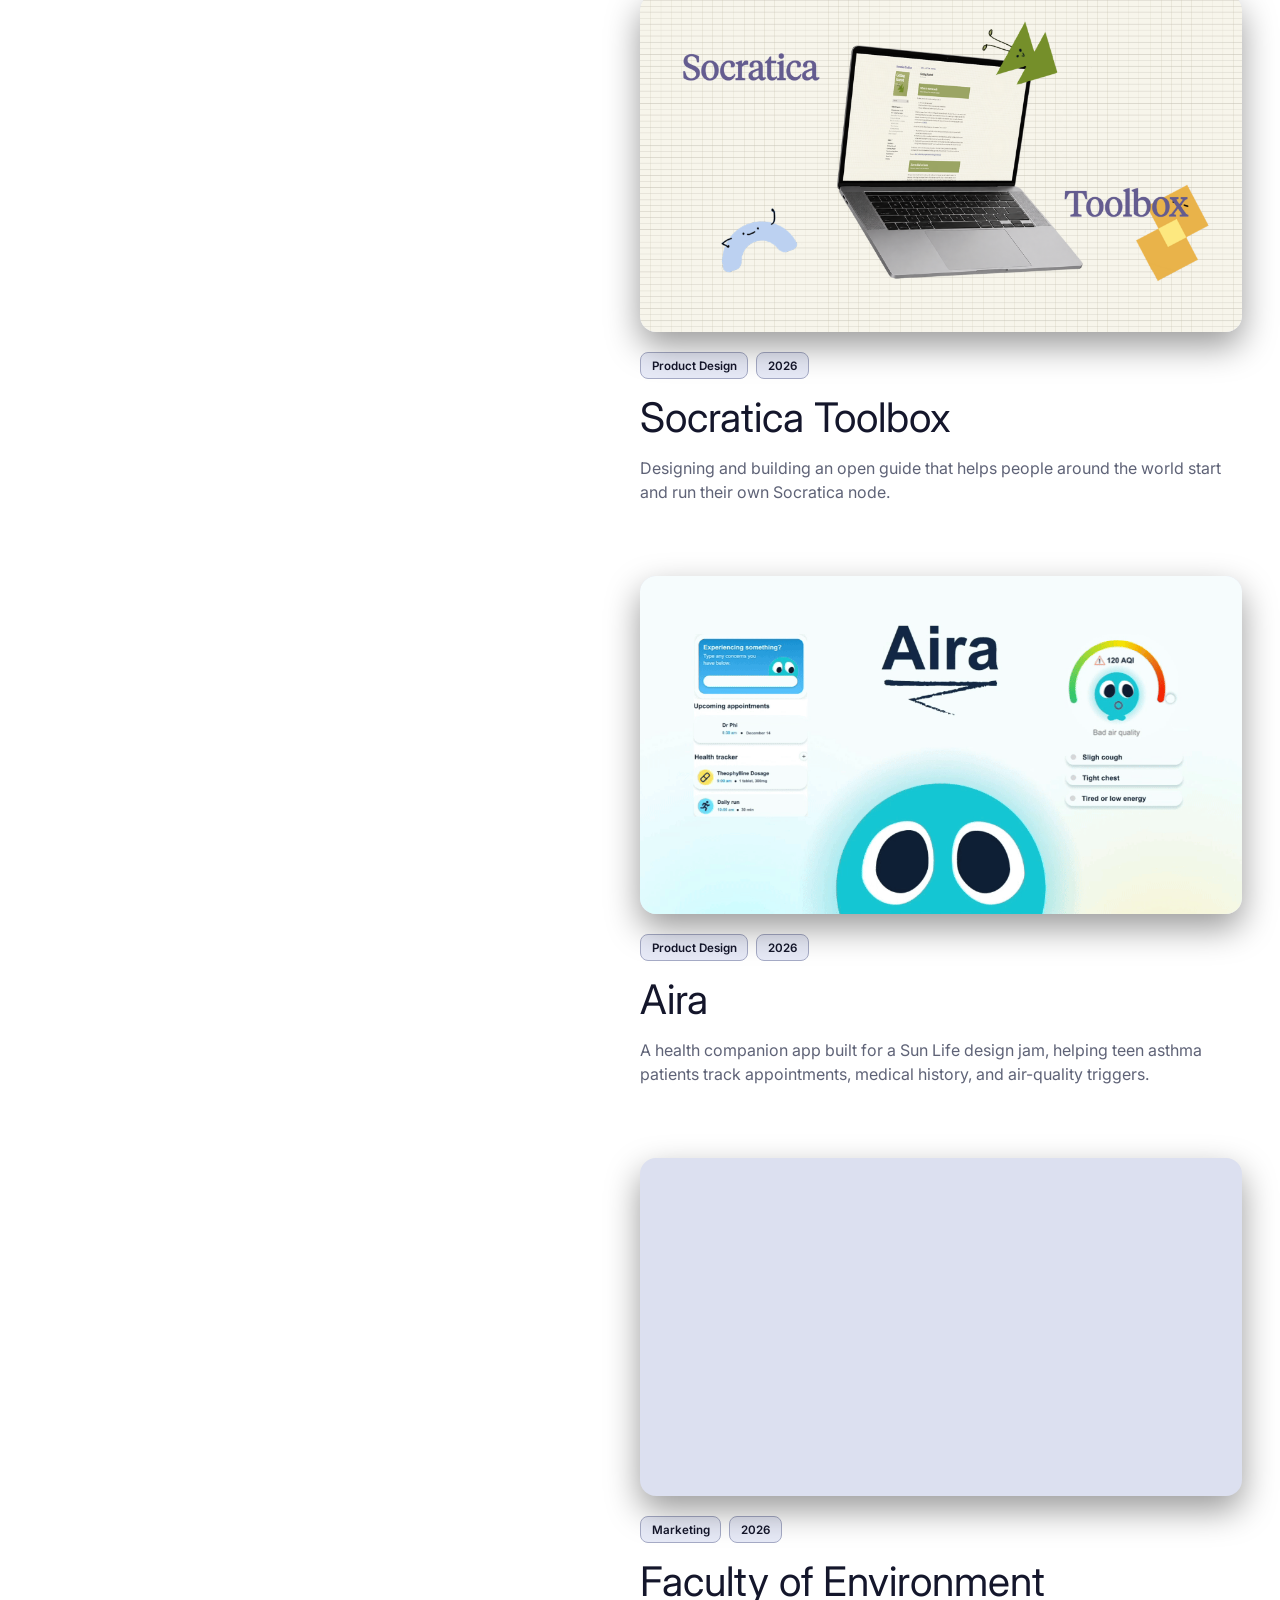
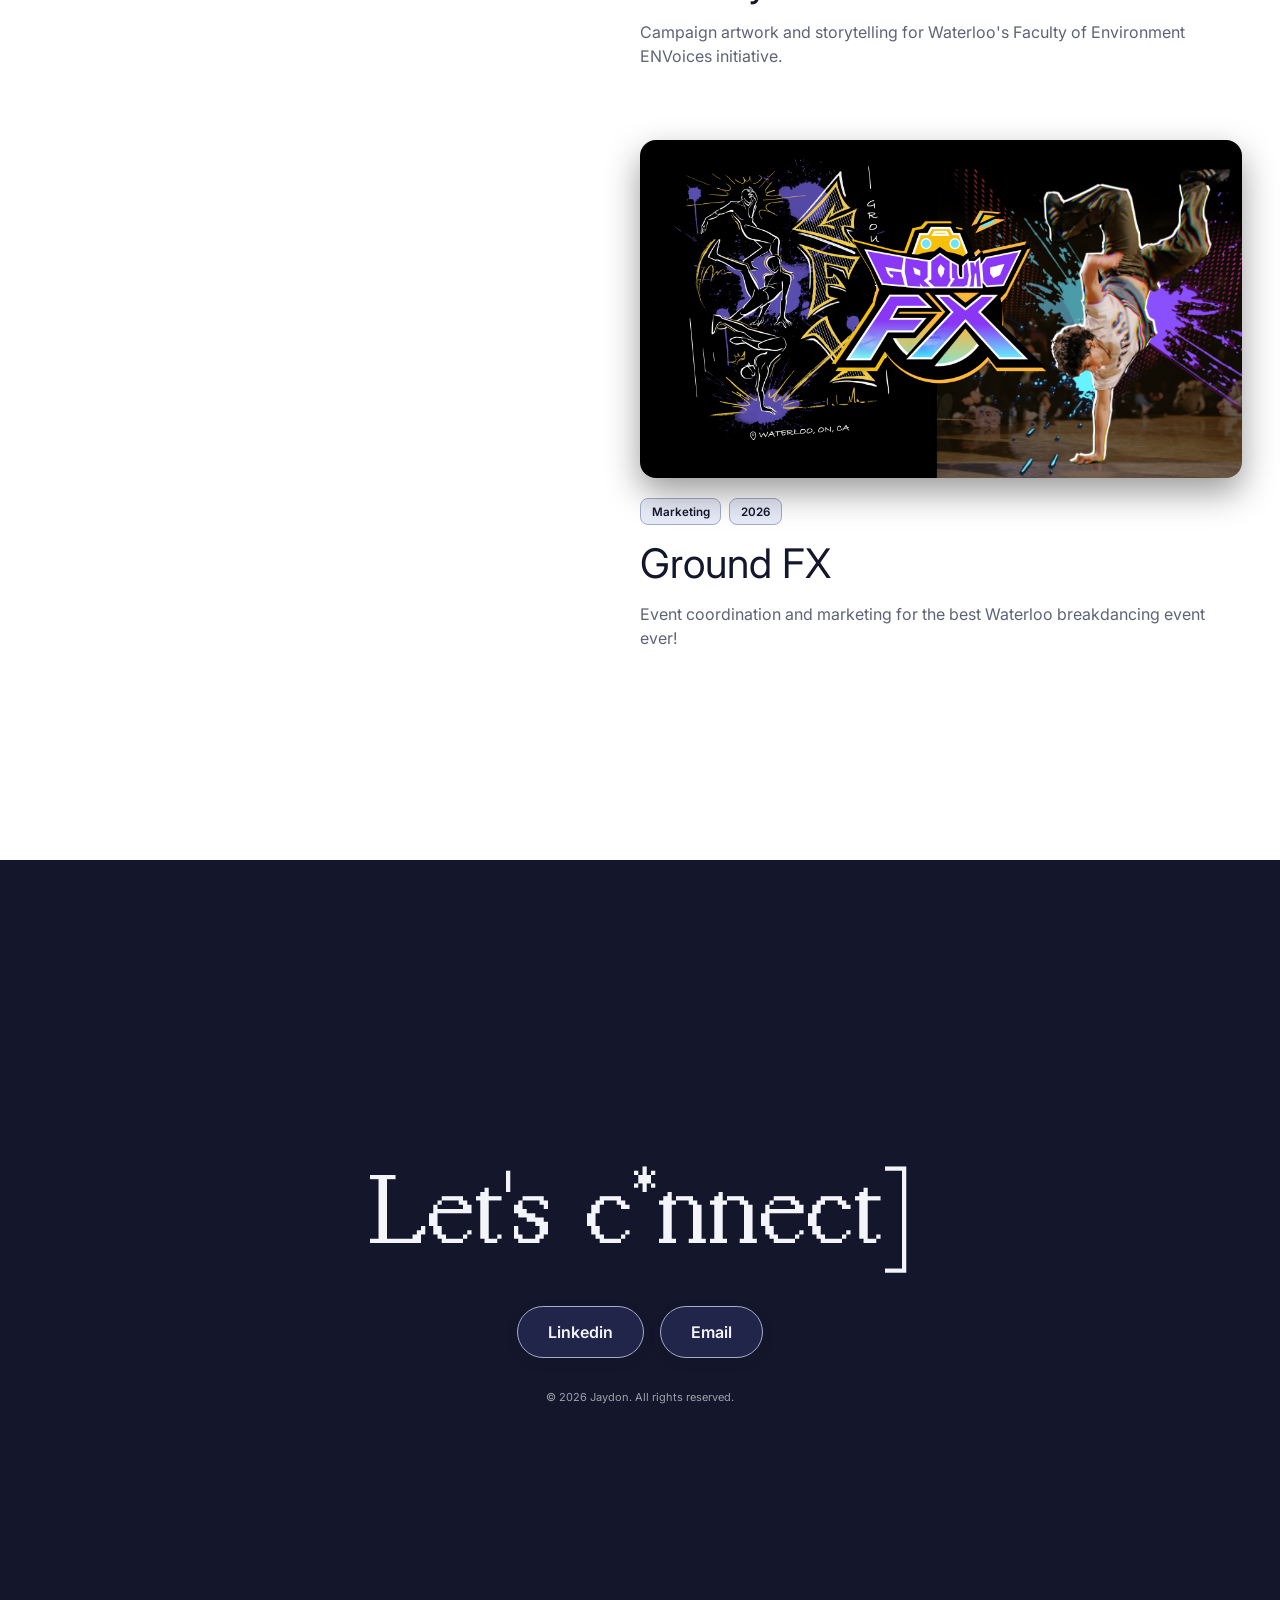
==== commit 62d0d564: "Add the Socratica Toolbox case study, move Play into the nav Co-Authored-By: Claude Opus 5.5 <norepl" ====
--- a/index.html
+++ b/index.html
@@ -39,7 +39,7 @@
 <link rel="preconnect" href="https://fonts.googleapis.com" />
 <link rel="preconnect" href="https://fonts.gstatic.com" crossorigin />
 <link href="https://fonts.googleapis.com/css2?family=Inter:wght@300;400;500;600;700&display=swap" rel="stylesheet" />
-<link rel="stylesheet" href="css/style.css?v=143" />
+<link rel="stylesheet" href="css/style.css?v=144" />
 </head>
 <body>
 
@@ -53,37 +53,36 @@
 
 <div class="nav-wrap">
   <header class="nav container container--wide" id="top">
-    <!-- logo + theme switch share the grid's first column so the bar
-         stays a single row; see .nav__brand in style.css -->
     <div class="nav__brand">
       <a class="nav__logo" href="./" aria-label="Jaydon — home">
         <span class="nav__logo-badge"><img src="assets/images/nav-avatar.png" alt="" /></span>
       </a>
-      <!-- light/dark switch. The CSS for this (.nav__theme-toggle and the
-           sun/moon icon swap) already existed but no page ever rendered the
-           button, so the theme could only be reached by hand-editing
-           localStorage. -->
-      <button class="nav__theme-toggle" id="themeToggle" aria-label="Switch colour theme" aria-pressed="true">
-        <svg class="nav__theme-icon nav__theme-icon--sun" width="18" height="18" viewBox="0 0 24 24" fill="none" stroke="currentColor" stroke-width="1.8" stroke-linecap="round" aria-hidden="true">
-          <circle cx="12" cy="12" r="4.2"/>
-          <path d="M12 2.4v2.3M12 19.3v2.3M4.2 4.2l1.6 1.6M18.2 18.2l1.6 1.6M2.4 12h2.3M19.3 12h2.3M4.2 19.8l1.6-1.6M18.2 5.8l1.6-1.6"/>
-        </svg>
-        <svg class="nav__theme-icon nav__theme-icon--moon" width="18" height="18" viewBox="0 0 24 24" fill="none" stroke="currentColor" stroke-width="1.8" stroke-linecap="round" stroke-linejoin="round" aria-hidden="true">
-          <path d="M20.5 14.6A8.6 8.6 0 0 1 9.4 3.5a8.6 8.6 0 1 0 11.1 11.1Z"/>
-        </svg>
-      </button>
-    </div>
-
-    <div class="nav__switch">
-      <a class="nav__switch-opt is-active" href="./" aria-current="page">Work</a>
-      <a class="nav__switch-opt" href="digital-media/">Play</a>
-    </div>
-
-    <ul class="nav__links" id="navLinks">
-      <li><a href="about/">About me</a></li>
-      <li><a href="assets/resume.pdf?v=3" target="_blank" rel="noopener">Resume</a></li>
-      <li><a href="mailto:wang.jaydon1@gmail.com">Contact</a></li>
-    </ul>
+    </div>
+
+    <!-- links on top, Play + theme switch on a second row under them -->
+    <div class="nav__right">
+      <ul class="nav__links" id="navLinks">
+        <li><a href="about/">About me</a></li>
+        <li><a href="assets/resume.pdf?v=3" target="_blank" rel="noopener">Resume</a></li>
+        <li><a href="mailto:wang.jaydon1@gmail.com">Contact</a></li>
+      </ul>
+      <div class="nav__tools">
+        <a class="nav__play" href="digital-media/" aria-label="Play — digital media">
+          <svg width="18" height="18" viewBox="0 0 24 24" fill="none" stroke="currentColor" stroke-width="1.8" stroke-linecap="round" stroke-linejoin="round" aria-hidden="true">
+            <path d="M15.39 4.39a1 1 0 0 0 1.68-.474 2.5 2.5 0 1 1 3.014 3.015 1 1 0 0 0-.474 1.68l1.683 1.682a2.414 2.414 0 0 1 0 3.414L19.61 15.39a1 1 0 0 1-1.68-.474 2.5 2.5 0 1 0-3.014 3.015 1 1 0 0 1 .474 1.68l-1.683 1.682a2.414 2.414 0 0 1-3.414 0L8.61 19.61a1 1 0 0 0-1.68.474 2.5 2.5 0 1 1-3.014-3.015 1 1 0 0 0 .474-1.68l-1.683-1.682a2.414 2.414 0 0 1 0-3.414L4.39 8.61a1 1 0 0 1 1.68.474 2.5 2.5 0 1 0 3.014-3.015 1 1 0 0 1-.474-1.68l1.683-1.682a2.414 2.414 0 0 1 3.414 0z"/>
+          </svg>
+        </a>
+        <button class="nav__theme-toggle" id="themeToggle" aria-label="Switch colour theme" aria-pressed="true">
+          <svg class="nav__theme-icon nav__theme-icon--sun" width="18" height="18" viewBox="0 0 24 24" fill="none" stroke="currentColor" stroke-width="1.8" stroke-linecap="round" aria-hidden="true">
+            <circle cx="12" cy="12" r="4.2"/>
+            <path d="M12 2.4v2.3M12 19.3v2.3M4.2 4.2l1.6 1.6M18.2 18.2l1.6 1.6M2.4 12h2.3M19.3 12h2.3M4.2 19.8l1.6-1.6M18.2 5.8l1.6-1.6"/>
+          </svg>
+          <svg class="nav__theme-icon nav__theme-icon--moon" width="18" height="18" viewBox="0 0 24 24" fill="none" stroke="currentColor" stroke-width="1.8" stroke-linecap="round" stroke-linejoin="round" aria-hidden="true">
+            <path d="M20.5 14.6A8.6 8.6 0 0 1 9.4 3.5a8.6 8.6 0 1 0 11.1 11.1Z"/>
+          </svg>
+        </button>
+      </div>
+    </div>
 
 
     <button class="nav__toggle" id="navToggle" aria-label="Toggle menu" aria-expanded="false">
@@ -142,6 +141,20 @@
             </div>
             <h3>Revamping the Nintendo eShop</h3>
             <p>A five-day sprint rethinking game discovery on the Nintendo eShop, from AI disclosure and asset-flip screening to reviews and a Recent page worth browsing.</p>
+          </div>
+        </a>
+
+        <a class="project-card reveal" href="case-studies/socratica-toolbox/" data-category="product-design">
+          <div class="project-card__media is-flipping-in">
+            <img src="assets/images/socratica-thumb.png" alt="Laptop showing the Socratica Toolbox Getting Started page, with the guide's hand-drawn characters floating around it" loading="lazy" decoding="async" />
+          </div>
+          <div class="project-card__body">
+            <div class="tag-row">
+              <span class="tag">Product Design</span>
+              <span class="tag">2026</span>
+            </div>
+            <h3>Socratica Toolbox</h3>
+            <p>Designing and building an open guide that helps people around the world start and run their own Socratica node.</p>
           </div>
         </a>
 
--- a/css/style.css
+++ b/css/style.css
@@ -746,13 +746,15 @@
 }
 
 .nav {
-  /* three independent groups (logo / Work·Play switch / links), not one
-     floating pill — a grid keeps the switch mathematically centered
-     (equal 1fr side columns) no matter how wide the logo or the link
-     list ends up being, which justify-content:space-between can't
-     guarantee once the two sides are different widths */
+  /* logo in a 1fr first column, then .nav__right (links over the Play +
+     theme buttons) and, on mobile, the hamburger each auto-placed into
+     their own auto column on the right. The Work/Play switch that used to
+     sit centered between them is gone. The display: none hamburger on
+     desktop never gets a track, so no stray gap is left behind for it. */
   display: grid;
-  grid-template-columns: 1fr auto 1fr;
+  grid-template-columns: 1fr;
+  grid-auto-flow: column;
+  grid-auto-columns: auto;
   align-items: center;
   gap: clamp(14px, calc(11.087px + 0.777vw), 26px);
   /* height arm as on .nav-wrap above — gap is horizontal so it's left
@@ -796,11 +798,7 @@
   pointer-events: none;
 }
 
-/* The grid's first column, holding the logo and the theme switch side by
-   side. Without this wrapper the switch had no grid-column of its own, so
-   auto-placement dropped it into row 2 — the bar became two rows tall,
-   which is what pushed --nav-h (and with it main's padding-top and every
-   hero below) down the page. One row again. */
+/* The grid's first column, holding the logo. */
 .nav__brand {
   grid-column: 1;
   justify-self: start;
@@ -933,8 +931,22 @@
      old, larger type */
   gap: clamp(14px, calc(8.140px + 1.563vw), 24px);
   flex-wrap: nowrap;
-  grid-column: 3;
   justify-self: end;
+}
+
+/* right-hand group: the text links on top, the Play + theme buttons on a
+   row beneath them, both flush right */
+.nav__right {
+  display: flex;
+  flex-direction: column;
+  align-items: flex-end;
+  gap: max(10px, calc(16px * var(--nav-fit)));
+}
+
+.nav__tools {
+  display: flex;
+  align-items: center;
+  gap: clamp(8px, calc(6.545px + 0.388vw), 14px);
 }
 
 .nav__links a {
@@ -956,9 +968,12 @@
   color: var(--text-secondary);
 }
 
-/* light/dark mode switch — always visible (unlike .nav__toggle, which
-   only shows up once the mobile hamburger breakpoint kicks in) */
-.nav__theme-toggle {
+/* light/dark mode switch and the puzzle-piece Play button — always
+   visible (unlike .nav__toggle, which only shows up once the mobile
+   hamburger breakpoint kicks in). Play shares the toggle's round button
+   so the two read as a pair. */
+.nav__theme-toggle,
+.nav__play {
   display: flex;
   align-items: center;
   justify-content: center;
@@ -977,12 +992,21 @@
   transition: background 0.2s ease, transform 0.22s cubic-bezier(0.34, 1.56, 0.64, 1);
 }
 
-.nav__theme-toggle:hover {
+.nav__theme-toggle:hover,
+.nav__play:hover {
   background: rgba(var(--overlay-rgb), 0.1);
 }
 
-.nav__theme-toggle:active {
+.nav__theme-toggle:active,
+.nav__play:active {
   transform: scale(0.92);
+}
+
+/* lit on the Play page, the way the old Work/Play switch lit its active
+   side (see .filter-pill.is-active) */
+.nav__play[aria-current="page"] {
+  background: var(--sel-bg);
+  color: var(--sel-ink);
 }
 
 /* dark mode (default): sun shown, click to switch TO light.
@@ -1001,7 +1025,6 @@
 
 .nav__toggle {
   display: none;
-  grid-column: 3;
   justify-self: end;
   /* same bouncy back-out curve as .btn — see its own comment for why */
   transition: transform 0.22s cubic-bezier(0.34, 1.56, 0.64, 1);
@@ -1163,6 +1186,7 @@
    the nav bar, where lifting reads as drift rather than as a
    press-ready button. */
 .nav__theme-toggle:hover,
+.nav__play:hover,
 .nav__toggle:hover {
   transform: scale(1.14);
 }
@@ -4567,6 +4591,12 @@
   --cs-hero-card-w: min(clamp(12rem, 30vw, 42rem), 90vh);
 }
 
+/* the Socratica laptop: square, pre-cut art, so it takes the ENVoices
+   card's size with no corner radius of its own */
+.cs-hero__card--socratica {
+  --cs-hero-card-w: min(clamp(9rem, 20vw, 27rem), 40vh);
+}
+
 /* Phones: the 12rem floor above made the Switch ~192px wide on a
    ~390px screen, so it covered the tag pills and hung 3-8px past the
    right edge. Here the meta band is a single stacked column whose text
@@ -6195,6 +6225,17 @@
   font-variant-numeric: tabular-nums;
 }
 
+/* the stat counterpart of __index (Socratica's "At a glance"): the same
+   slot, but the figure IS the card, so it takes display-size type */
+.cs-takeaway-card__stat {
+  display: block;
+  margin-bottom: clamp(1.25rem, calc(1.1286rem + 0.518vw), 1.75rem);
+  font-family: var(--font-display);
+  font-size: var(--text-h2);
+  line-height: 1;
+  font-variant-numeric: tabular-nums;
+}
+
 .cs-takeaway-card__text {
   display: flex;
   flex-direction: column;
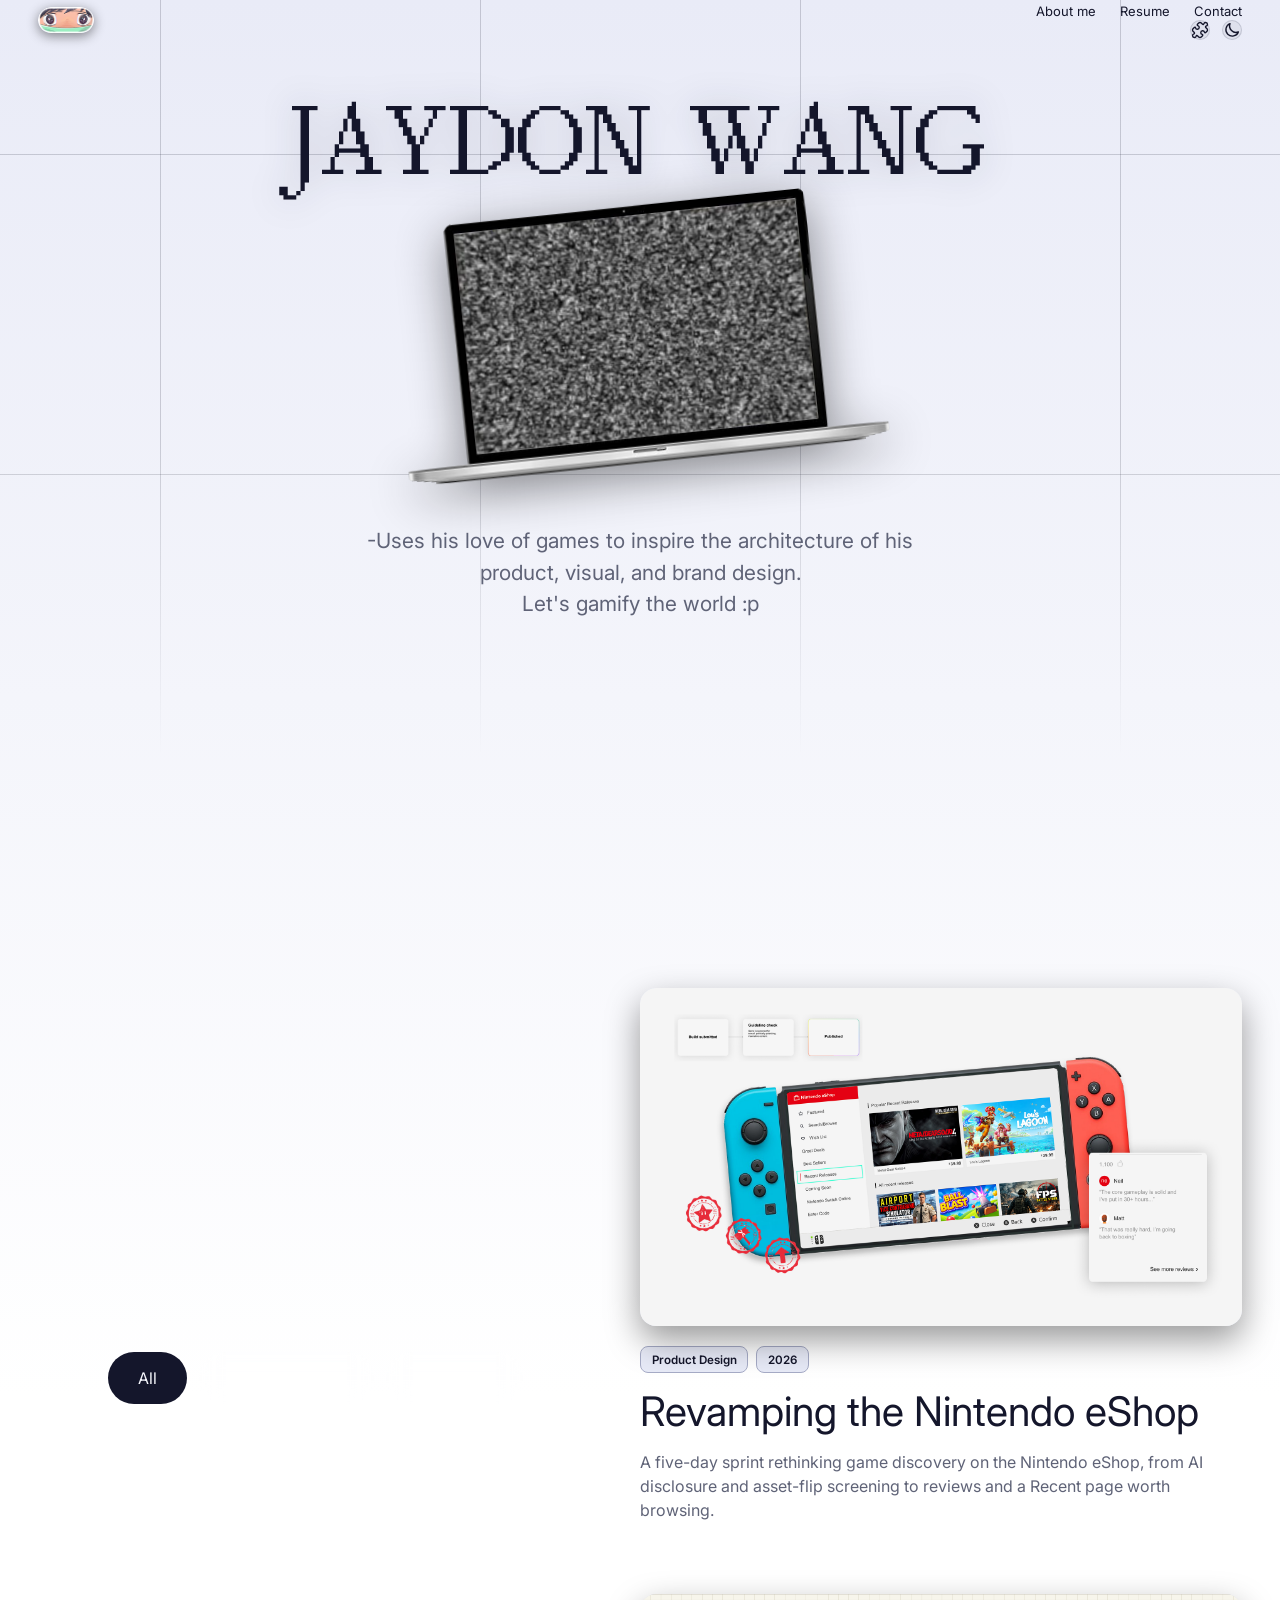
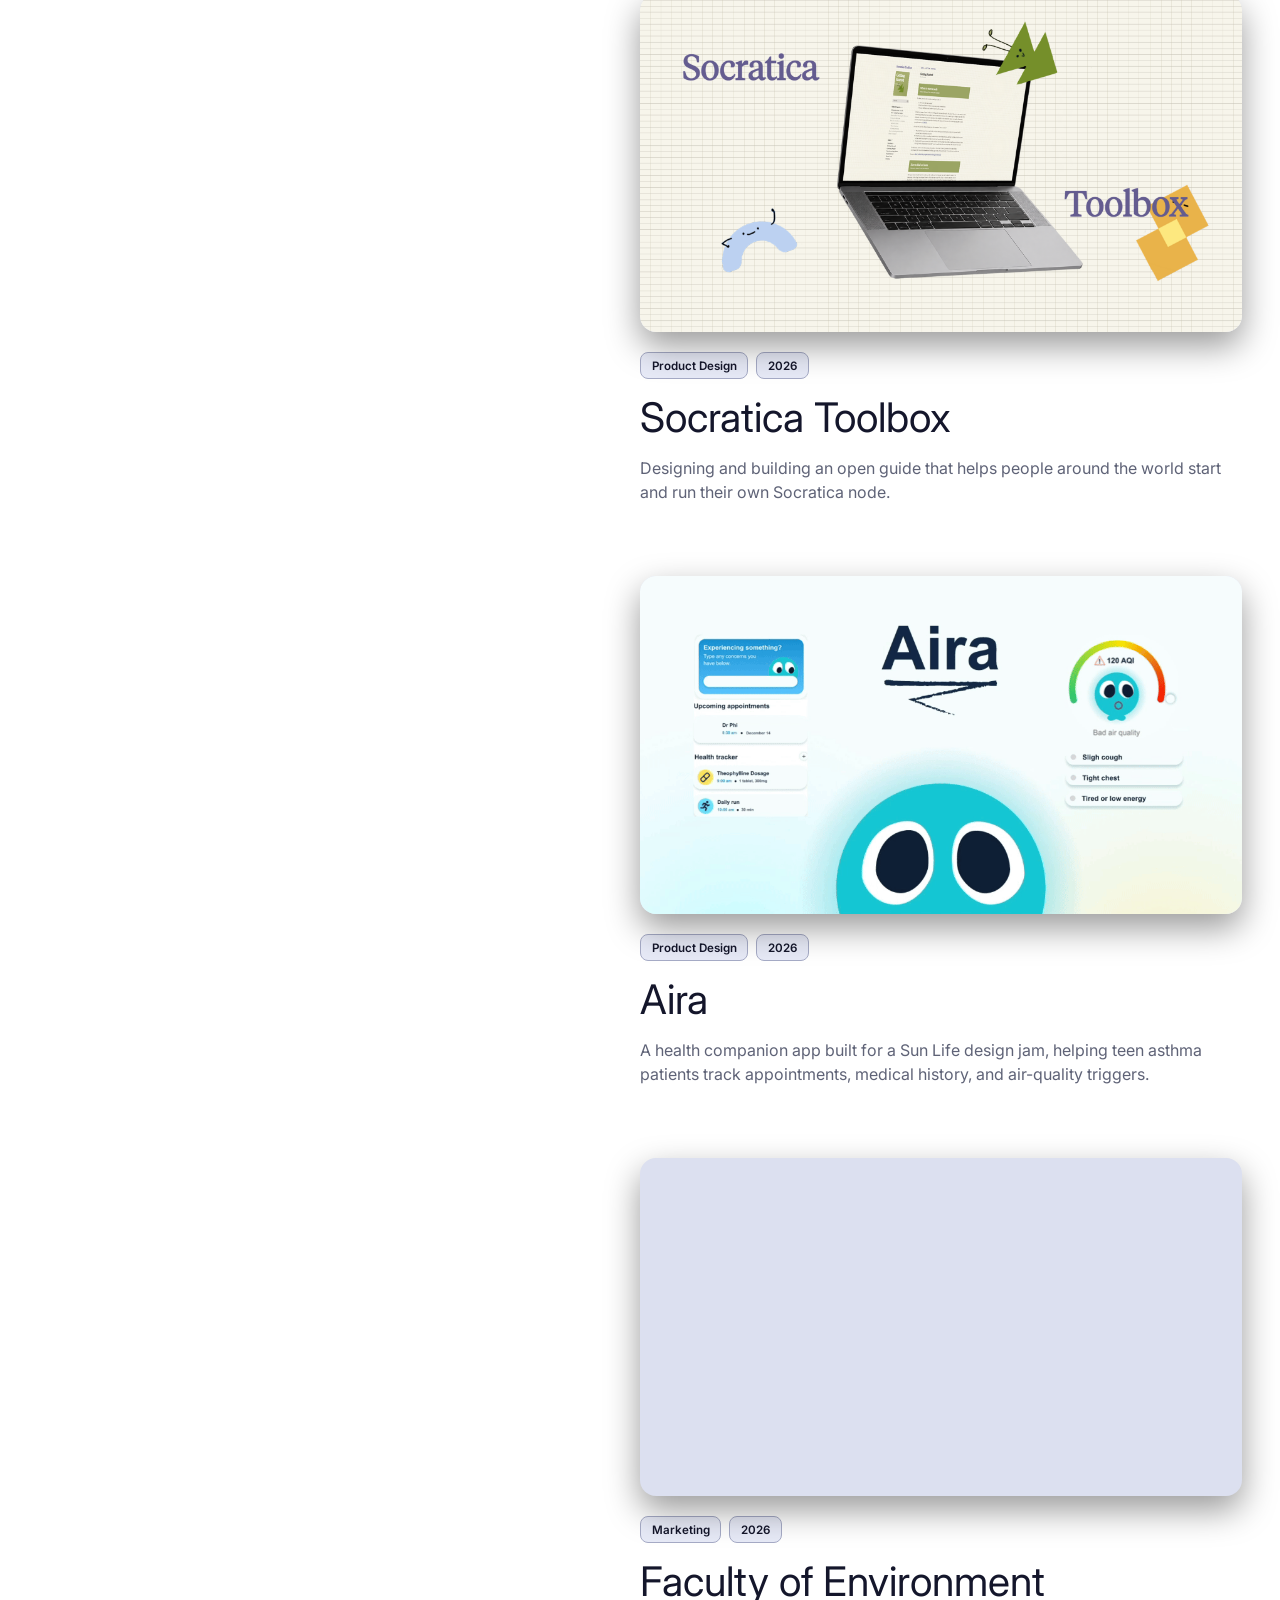
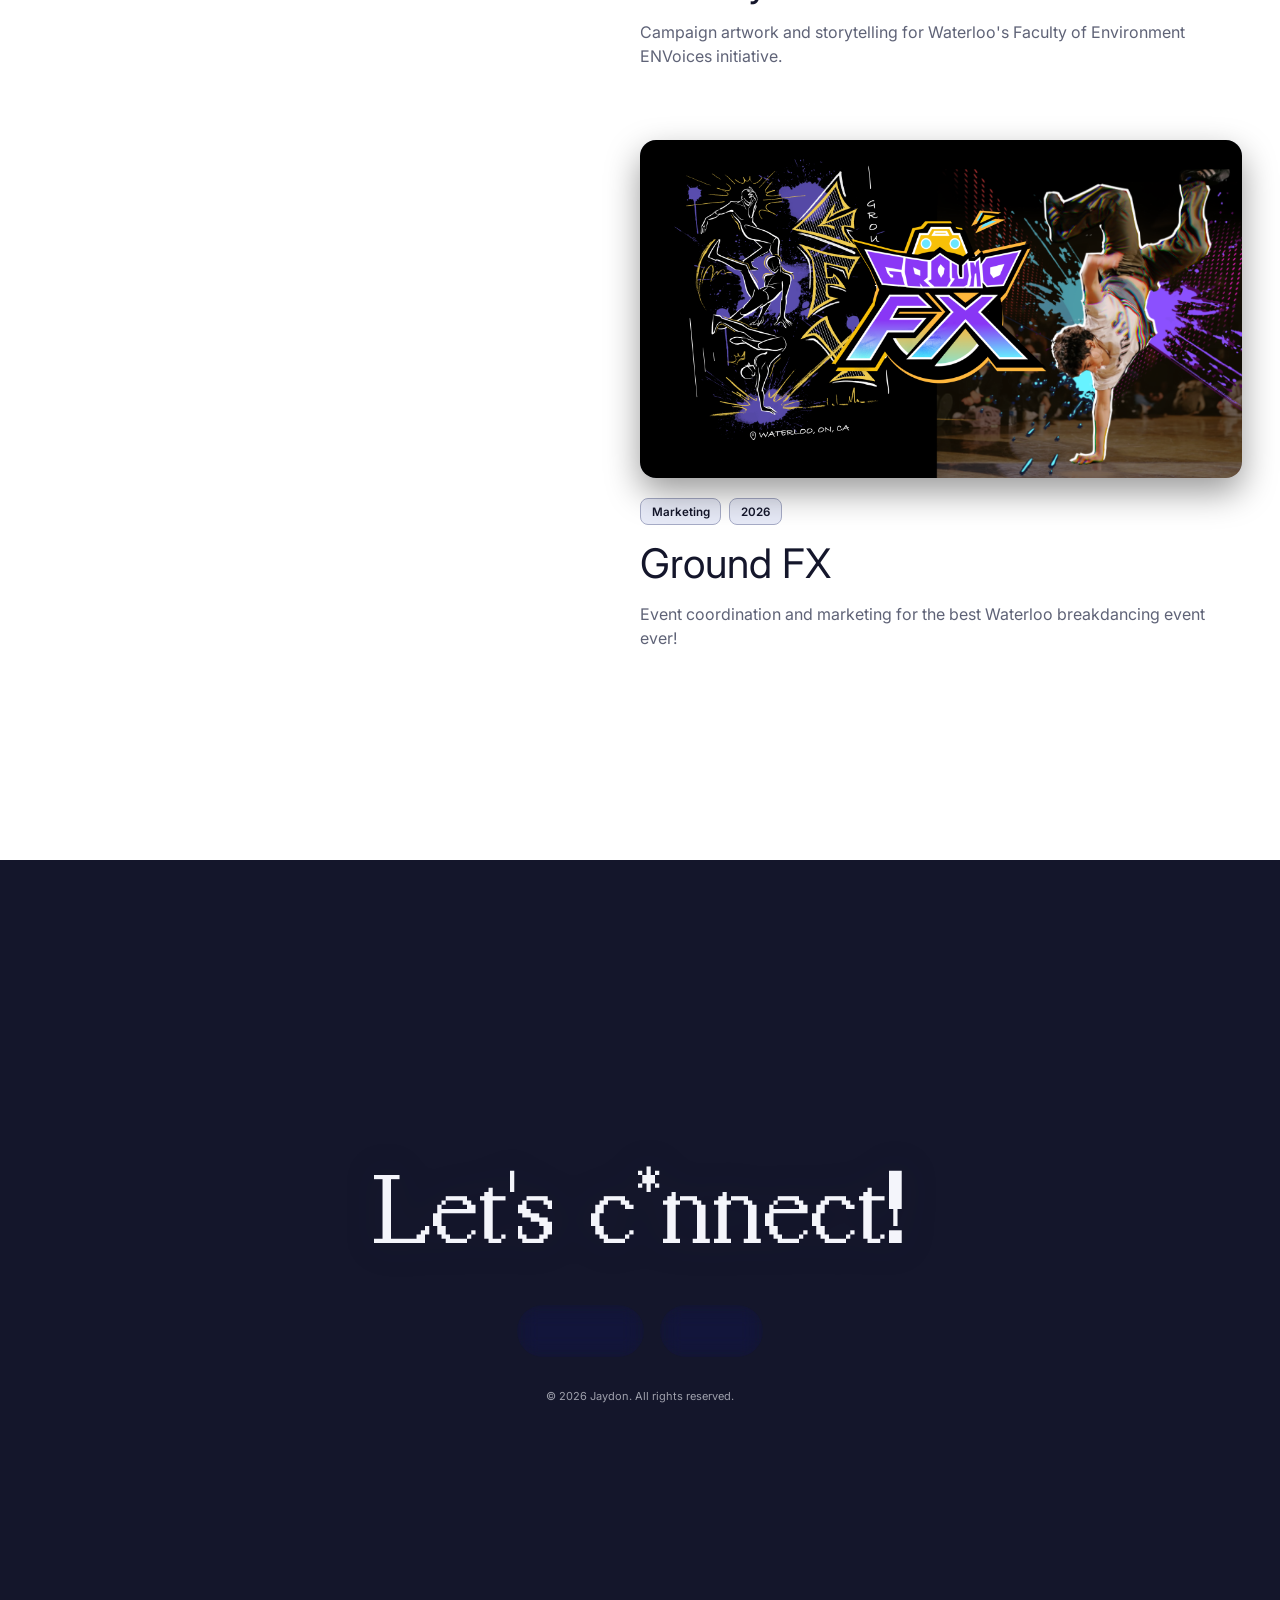
==== commit 350e4b4b: "Rework the Socratica case study's design cycles, make text selection grey Co-Authored-By: Claude Opu" ====
--- a/index.html
+++ b/index.html
@@ -39,7 +39,7 @@
 <link rel="preconnect" href="https://fonts.googleapis.com" />
 <link rel="preconnect" href="https://fonts.gstatic.com" crossorigin />
 <link href="https://fonts.googleapis.com/css2?family=Inter:wght@300;400;500;600;700&display=swap" rel="stylesheet" />
-<link rel="stylesheet" href="css/style.css?v=144" />
+<link rel="stylesheet" href="css/style.css?v=145" />
 </head>
 <body>
 
--- a/css/style.css
+++ b/css/style.css
@@ -640,7 +640,7 @@
 }
 
 ::selection {
-  background: var(--accent);
+  background: rgba(var(--overlay-rgb), 0.22);
   color: var(--ink);
 }
 
@@ -4591,10 +4591,11 @@
   --cs-hero-card-w: min(clamp(12rem, 30vw, 42rem), 90vh);
 }
 
-/* the Socratica laptop: square, pre-cut art, so it takes the ENVoices
-   card's size with no corner radius of its own */
+/* the Socratica critters card: portrait (664:1080) with its rounded
+   corners pre-cut, so no radius of its own. Sized like Aira's portrait
+   card: the vh cap keeps it to about half the window's height */
 .cs-hero__card--socratica {
-  --cs-hero-card-w: min(clamp(9rem, 20vw, 27rem), 40vh);
+  --cs-hero-card-w: min(clamp(8rem, 18vw, 24rem), 30vh);
 }
 
 /* Phones: the 12rem floor above made the Switch ~192px wide on a
@@ -5984,6 +5985,7 @@
 
 .cs-validation-toggle {
   display: flex;
+  flex-wrap: wrap;
   gap: 0.625rem;
   margin-bottom: clamp(1.5rem, calc(1.318rem + 0.777vw), 2.25rem);
 }
